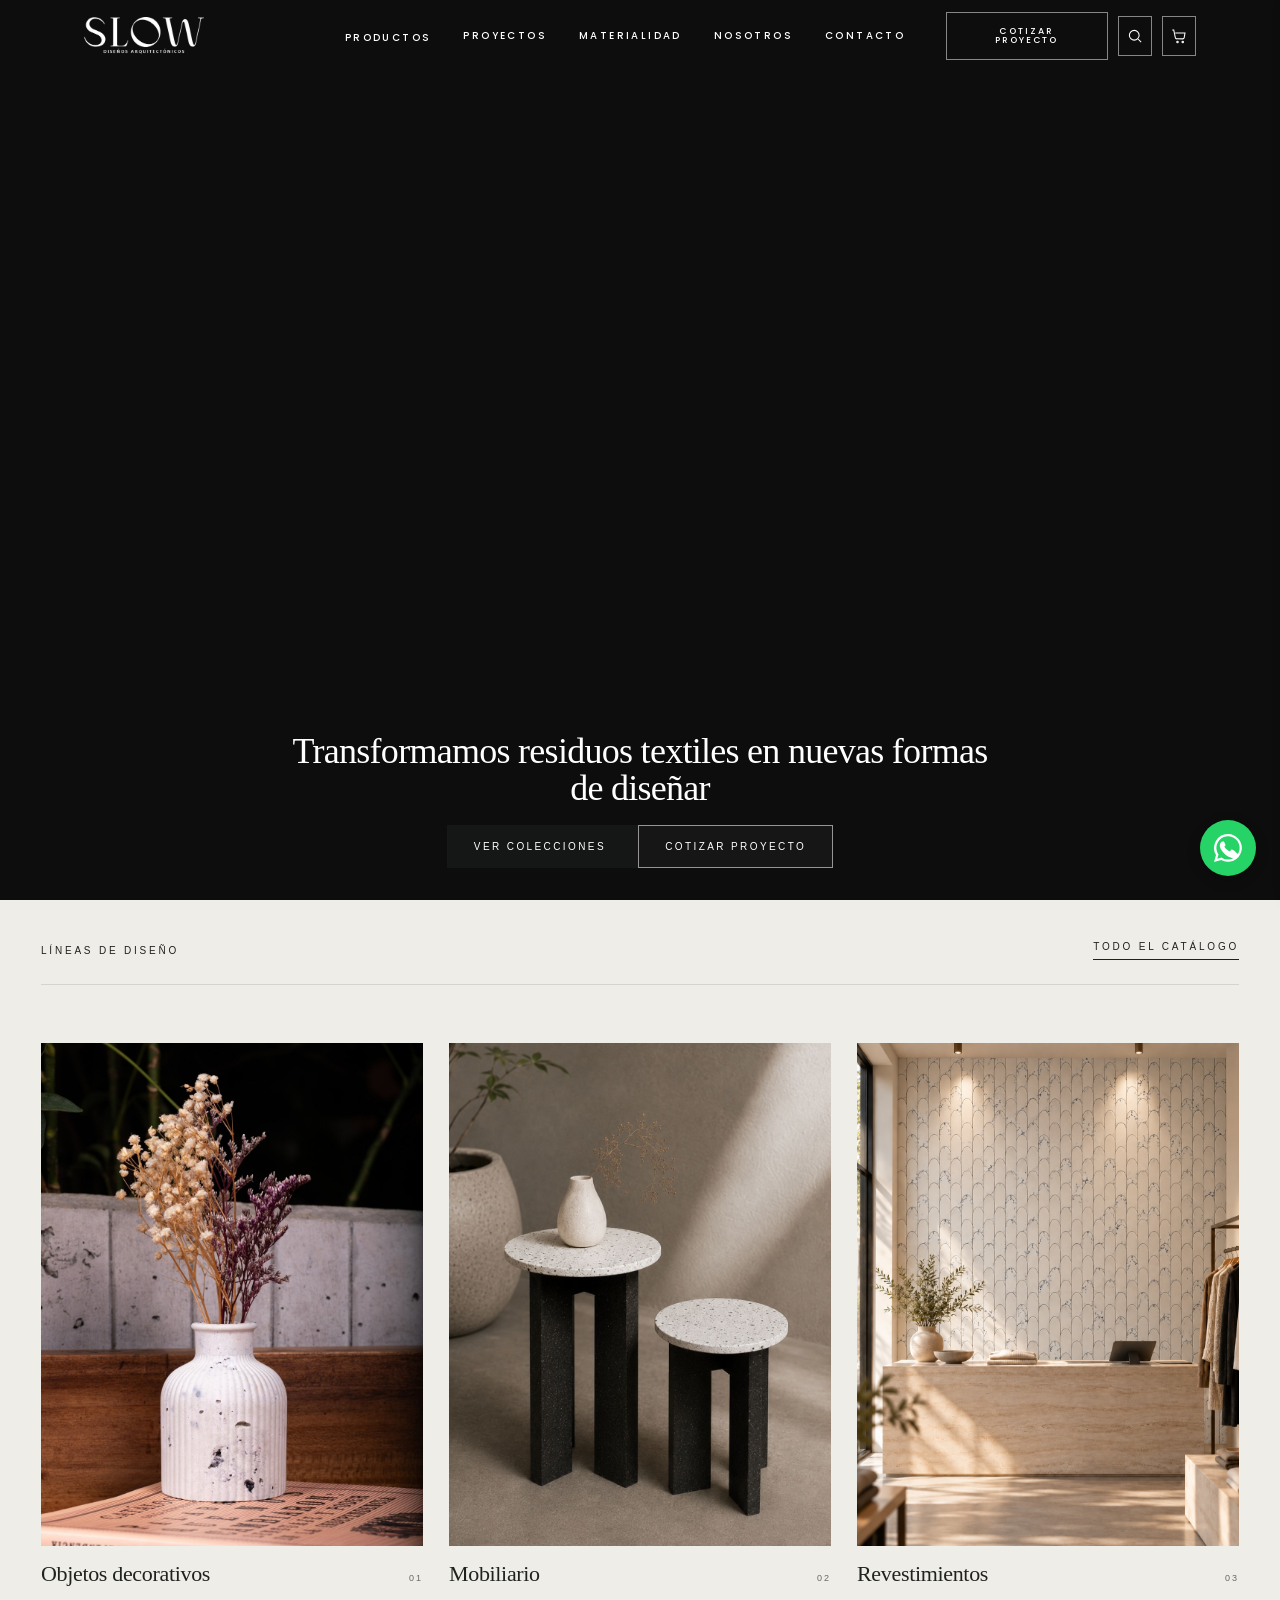
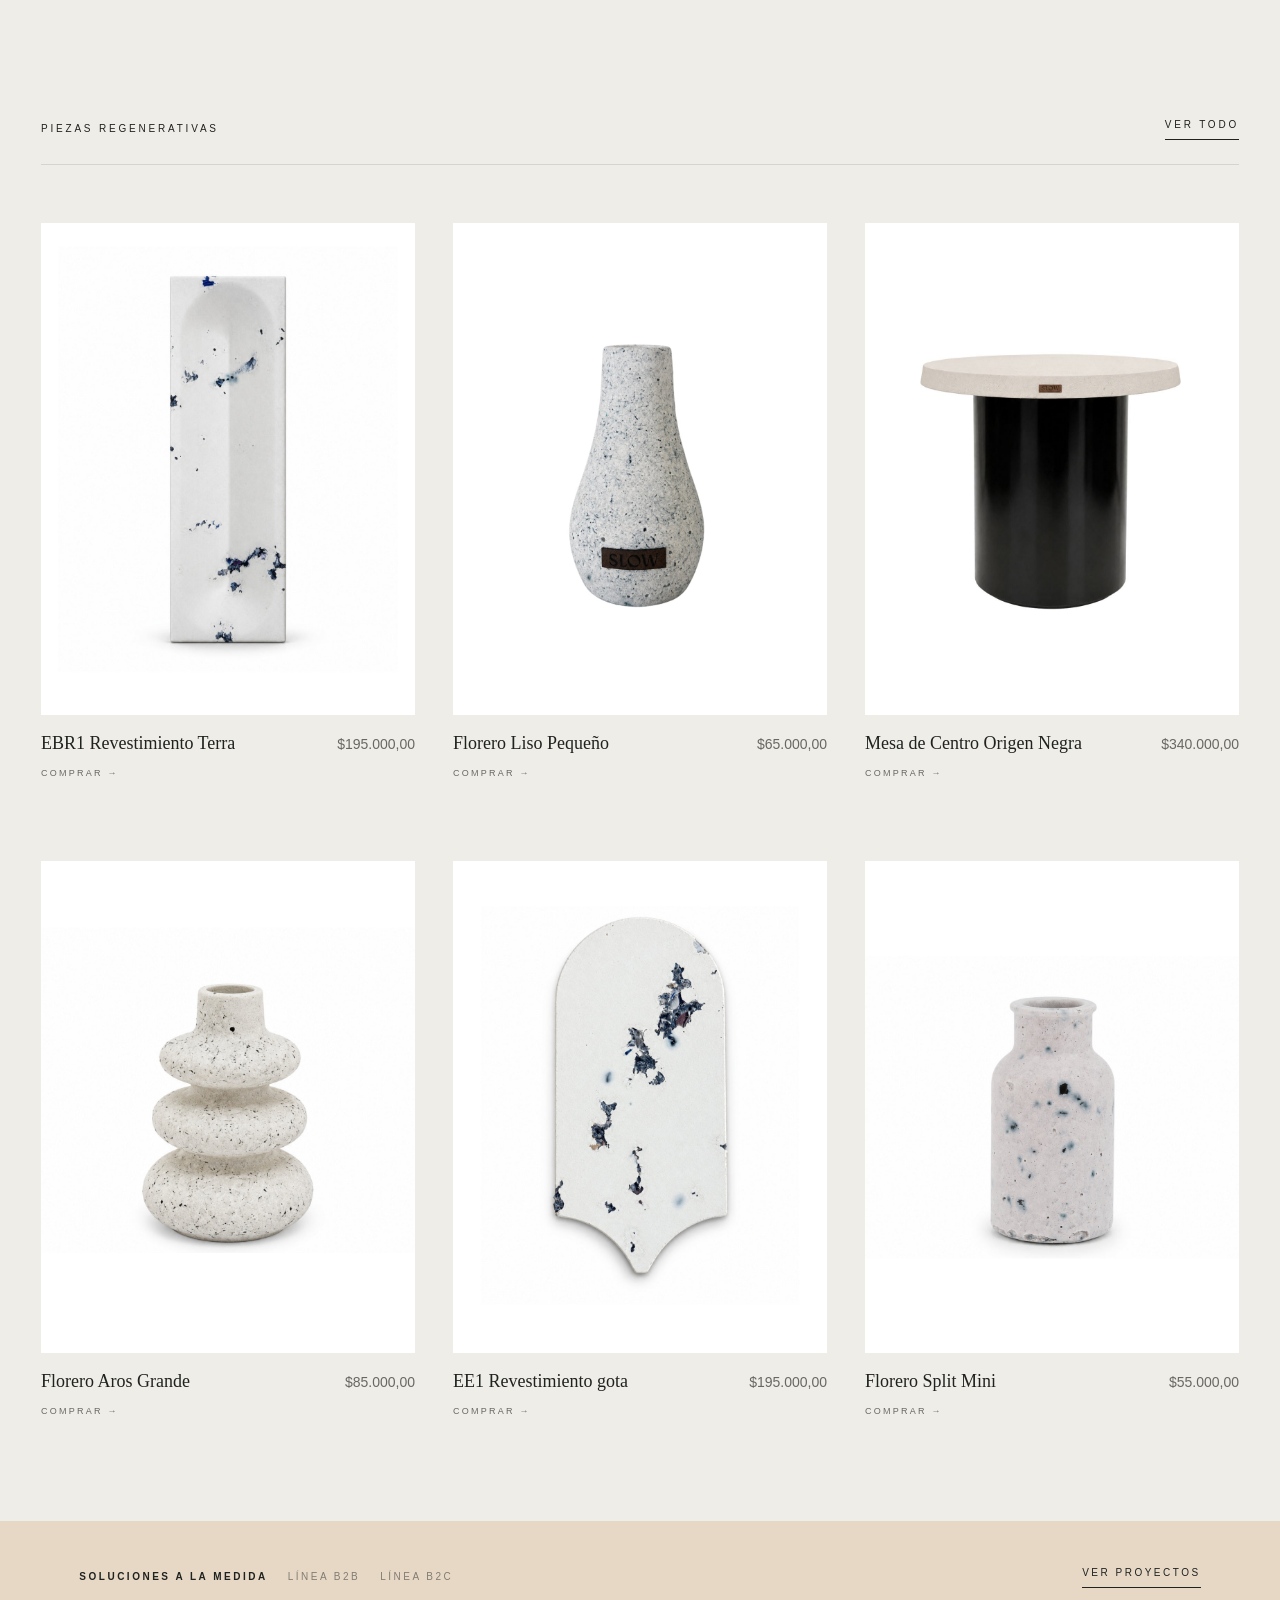
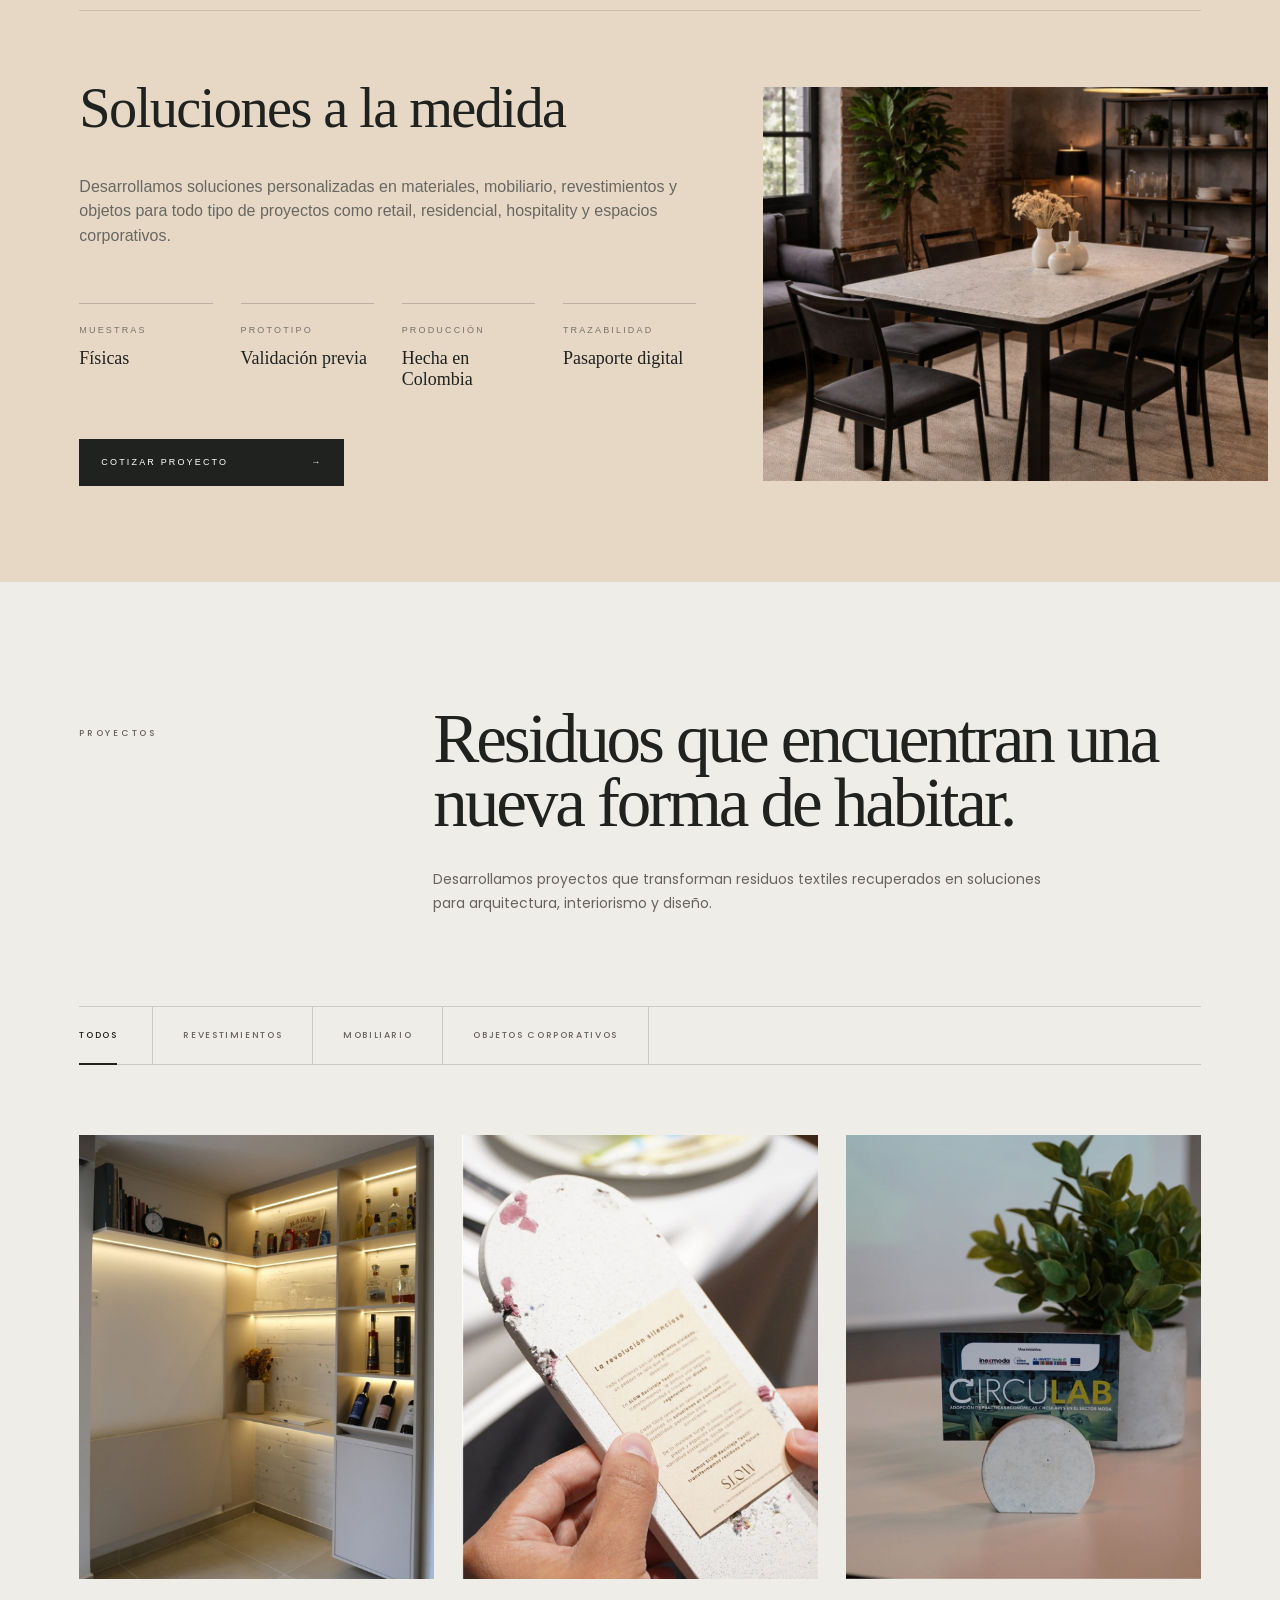
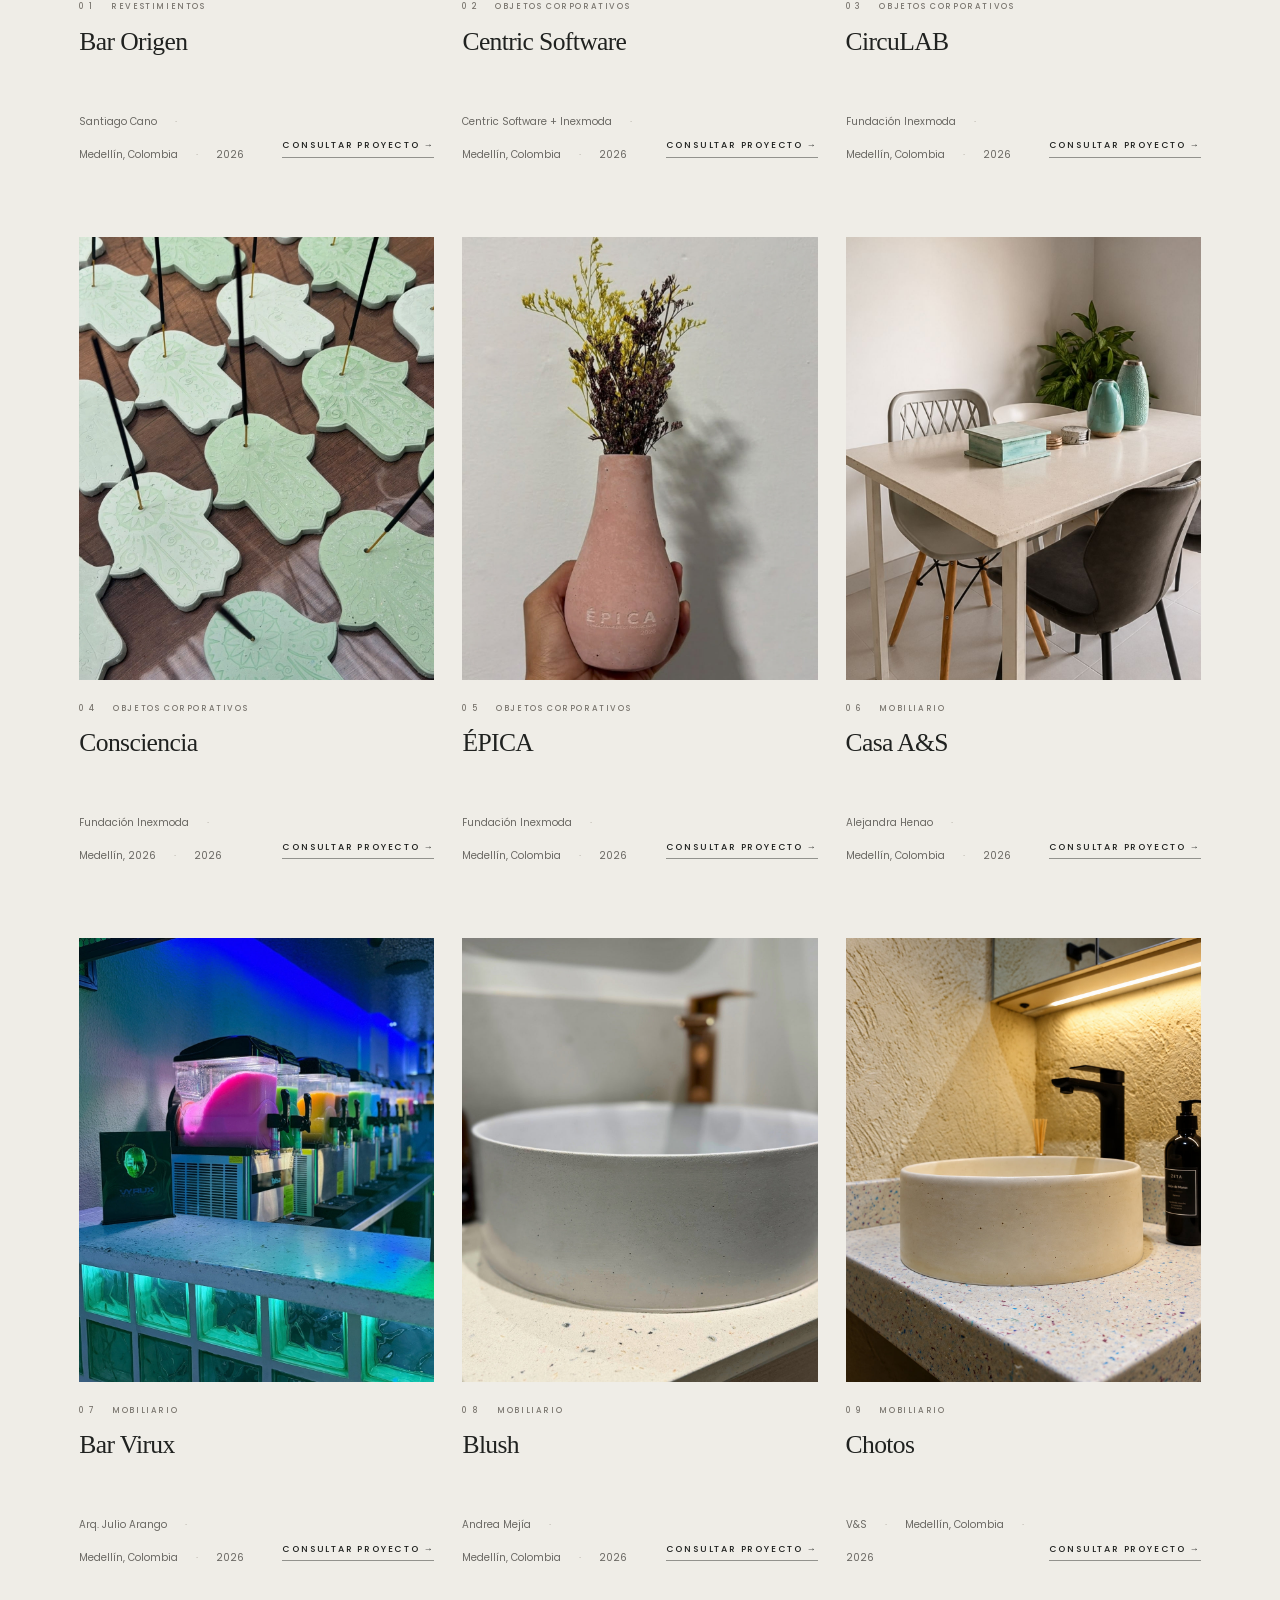
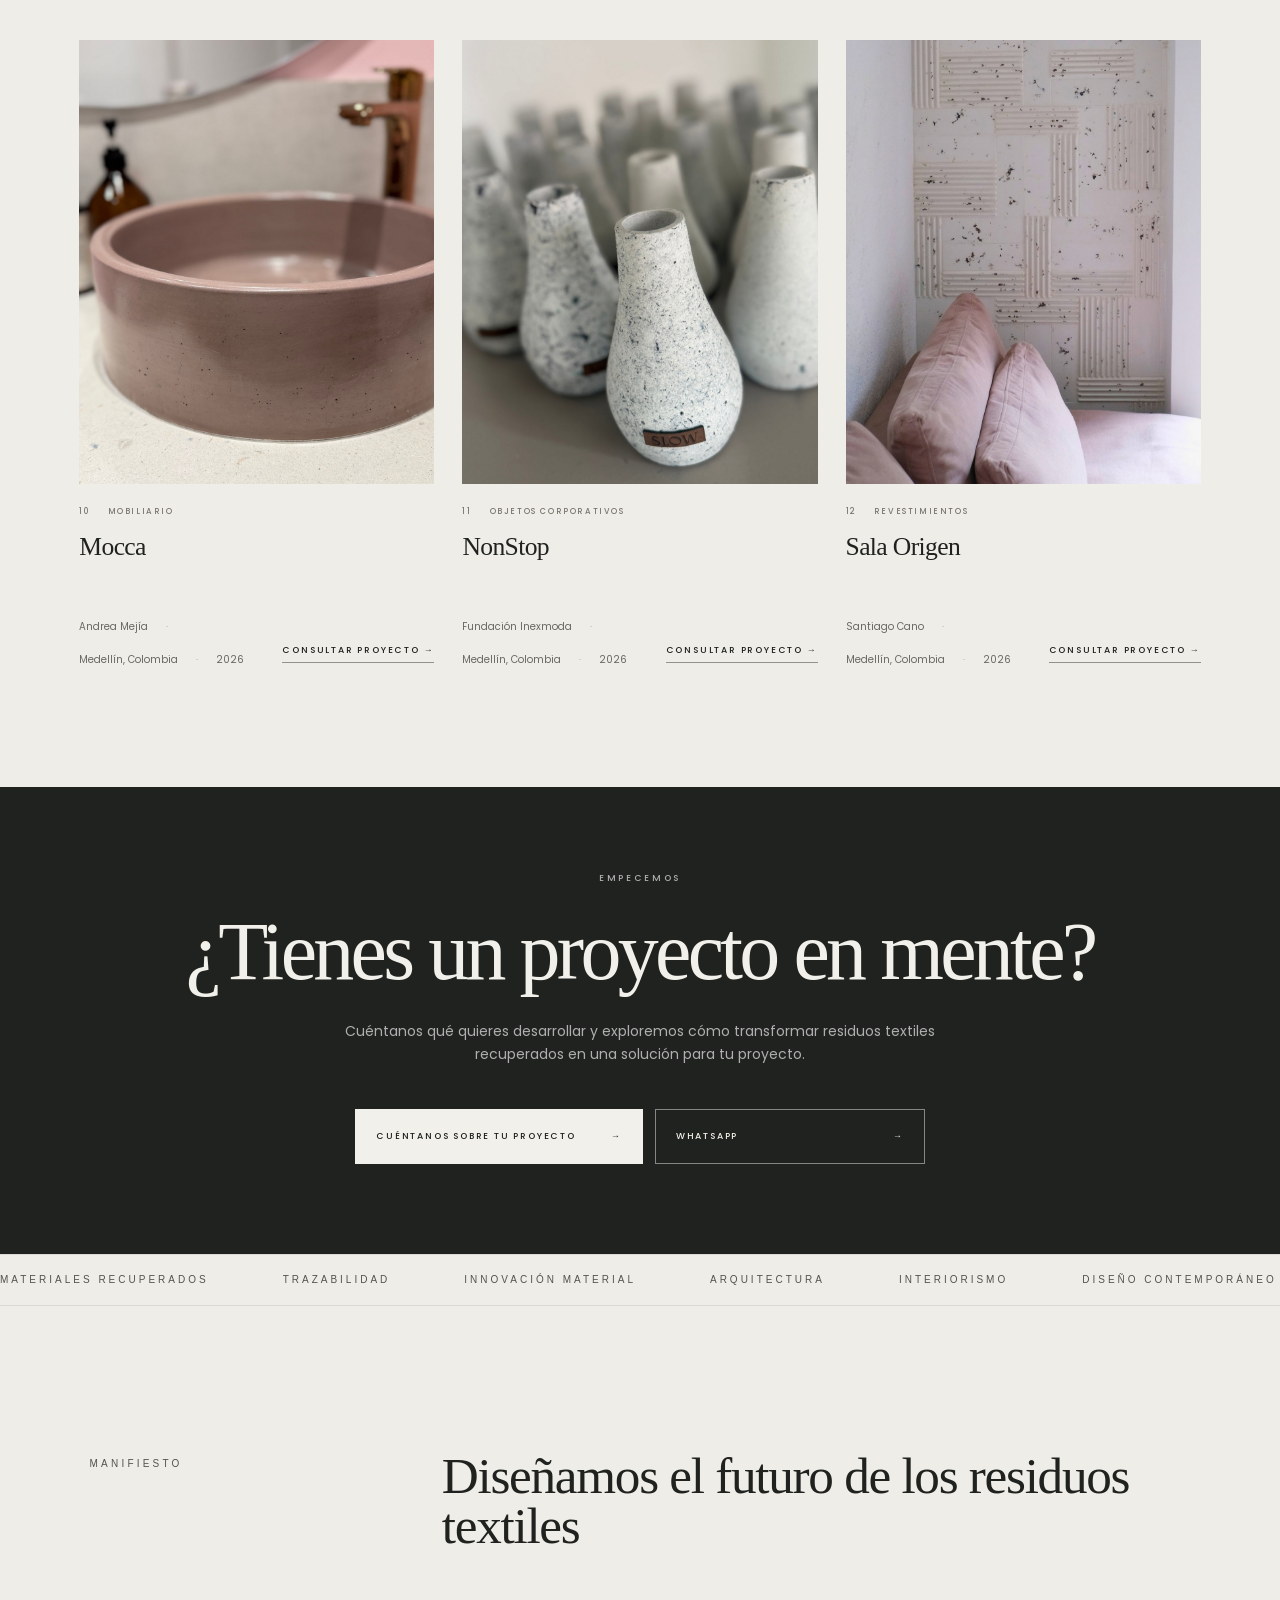
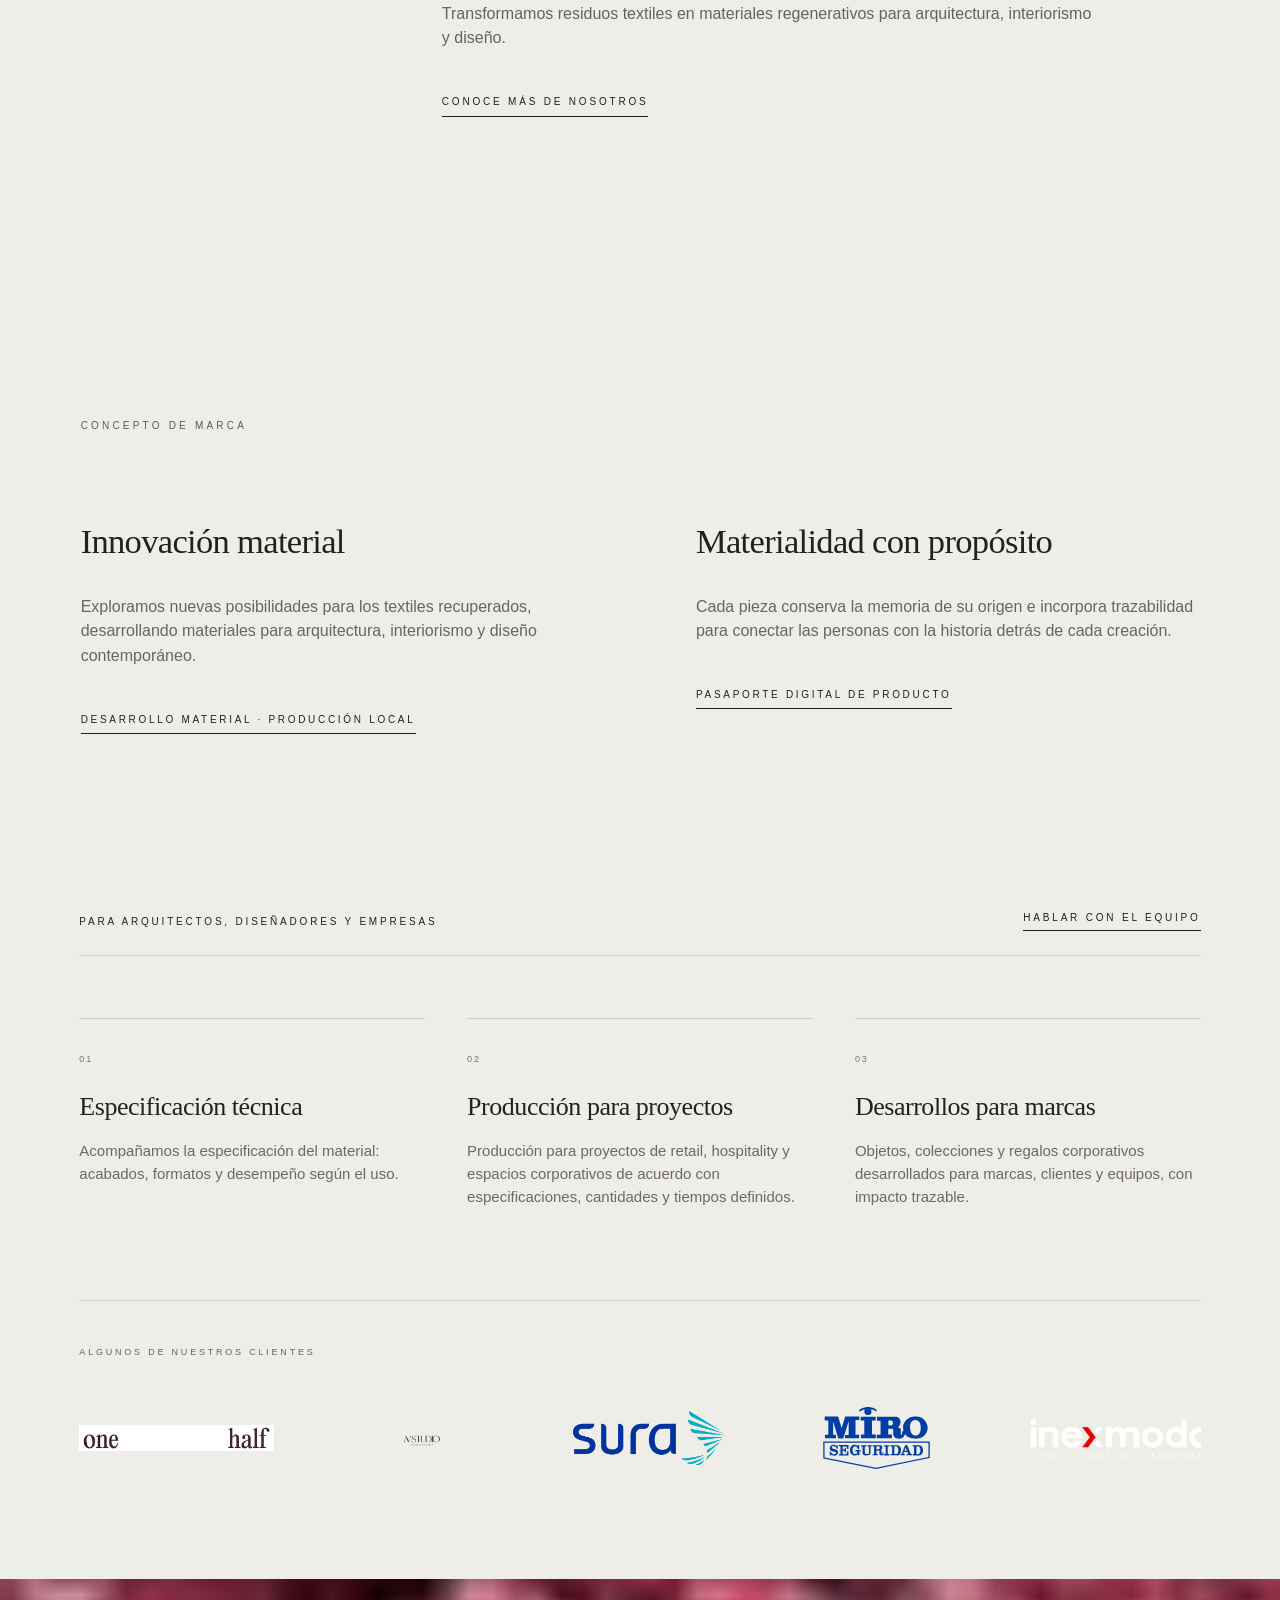
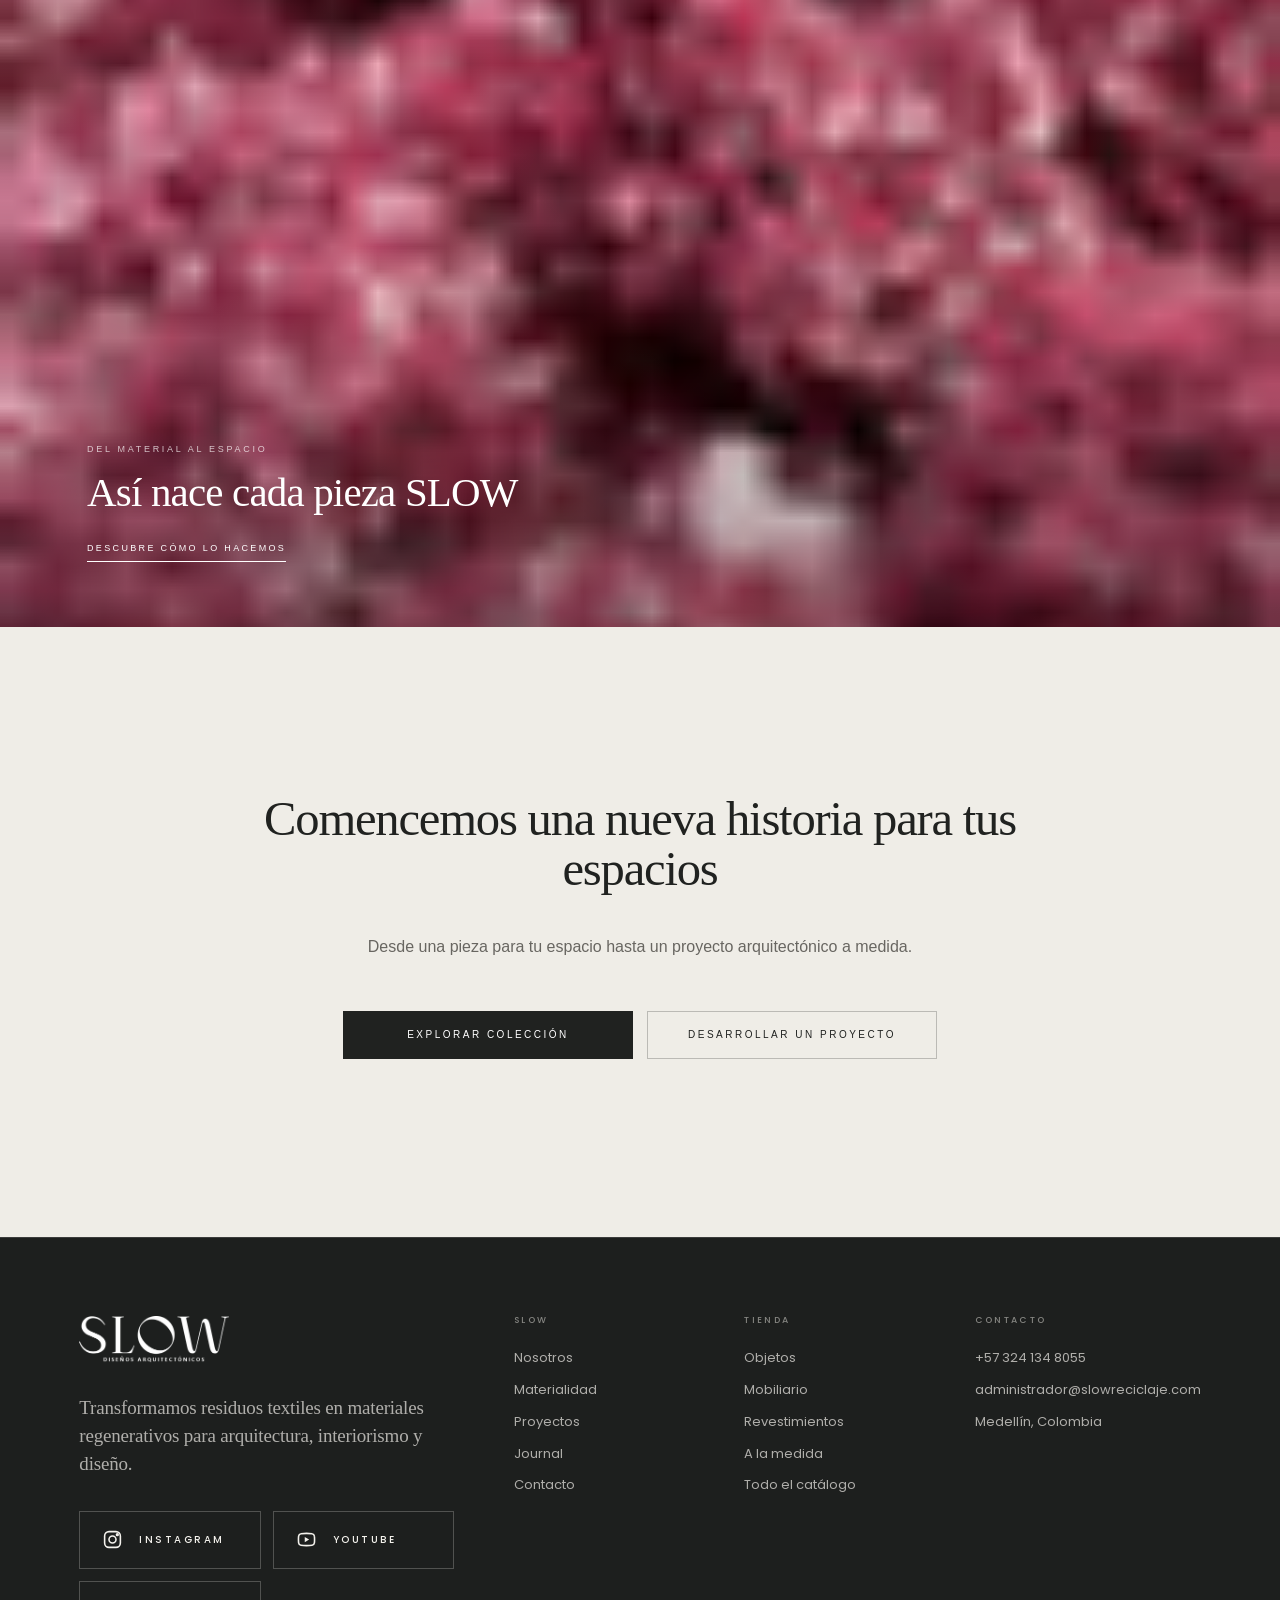
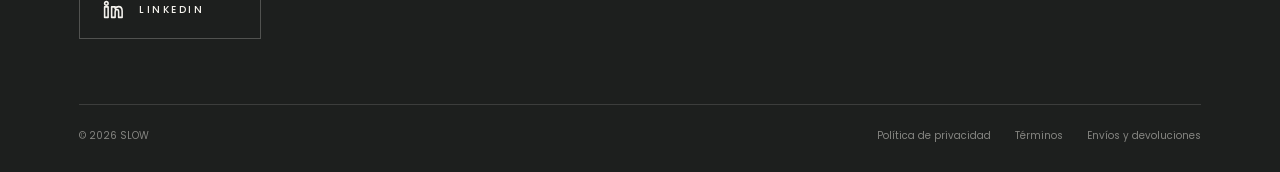
==== index.html @ 468e0f8c "Actualización: imágenes de proyectos, ajustes en index.html, script.js, styles.css y subpages/proyec" ====
﻿<!DOCTYPE html>
<html lang="es">
<head>
  <meta charset="UTF-8">
  <meta name="viewport" content="width=device-width, initial-scale=1.0">
  <title>SLOW | Materiales con Residuos Textiles en Colombia – SLOW Diseños Arquitectónicos</title>
  <meta name="description" content="Transformamos residuos textiles en materiales para arquitectura, interiorismo y diseño. Revestimientos, mobiliario y objetos desarrollados en Colombia.">
  <link rel="icon" type="image/png" href="assets/images/SLOW_RT_Negro.png">
  
  <!-- Google Fonts: Poppins -->
  <link rel="preconnect" href="https://fonts.googleapis.com">
  <link rel="preconnect" href="https://fonts.gstatic.com" crossorigin>
  <link href="https://fonts.googleapis.com/css2?family=Poppins:ital,wght@0,300;0,400;0,500;0,600;0,700;1,400;1,700&display=swap" rel="stylesheet">
  
  <!-- Main Stylesheet -->
  <link rel="stylesheet" href="styles.css">
</head>
<body class="template-index">

  <!-- HEADER -->
  <header
  class="
    slow-lovable-header
    
  "
  data-slow-header
>
 
  <div class="slow-lovable-header__inner">
 
 
    <!-- =========================
         LOGO
    ========================== -->
 
    <a
      href="/"
      class="slow-lovable-header__logo"
      aria-label="SLOW Diseños Arquitectónicos"
    >
 
      
 
        <img src="assets/images/SLOW_RT_Negro.png" alt="SLOW Diseños Arquitectónicos"  width="260" height="84" loading="eager" class="slow-lovable-header__logo-img">
 
      
 
    </a>
 
 
 
    <!-- =========================
         DESKTOP NAV
    ========================== -->
 
    <nav
      class="slow-lovable-header__nav"
      aria-label="Navegación principal"
    >
 
 
      <!-- PRODUCTOS -->
 
      <div
        class="
          slow-lovable-header__item
          slow-lovable-header__item--products
        "
      >
 
        <a
          href="subpages/productos.html"
          class="
            slow-lovable-header__nav-link
            slow-lovable-header__products-trigger
          "
        >
          PRODUCTOS
        </a>
 
 
        <div class="slow-lovable-header__dropdown">
 
 
          
 
            <a href="subpages/objetos.html">
              Objetos
            </a>
 
          
 
 
          
 
            <a href="subpages/mobiliario.html">
              Mobiliario
            </a>
 
          
 
 
          
 
            <a href="subpages/revestimientos.html">
              Revestimientos
            </a>
 
          
 
 
          
 
            <a href="subpages/a-la-medida.html">
              Soluciones a la medida
            </a>
 
          
</div>
 
      </div>
 
 
 
      <!-- PROYECTOS -->
 
      
 
        <a
          href="#proyectos"
          class="slow-lovable-header__nav-link"
        >
          PROYECTOS
        </a>
 
      
 
 
 
      <!-- MATERIALIDAD -->
 
      
 
        <a
          href="subpages/materialidad.html"
          class="slow-lovable-header__nav-link"
        >
          MATERIALIDAD
        </a>
 
      
 
 
 
      <!-- JOURNAL -->
 
      
 
 
 
      <!-- NOSOTROS -->
 
      
 
        <a
          href="subpages/nosotros.html"
          class="slow-lovable-header__nav-link"
        >
          NOSOTROS
        </a>
 
      
 
 
 
      <!-- CONTACTO -->
 
      
 
        <a
          href="subpages/contacto.html"
          class="slow-lovable-header__nav-link"
        >
          CONTACTO
        </a>
 
      
 
    </nav>
 
 
 
    <!-- =========================
         ACTIONS
    ========================== -->
 
    <div class="slow-lovable-header__actions">
 
 
      
 
        <a
          href="https://wa.me/573241348055"
          class="slow-lovable-header__quote"
        >
          COTIZAR PROYECTO
        </a>
 
      
 
 
      <button
        type="button"
        class="slow-lovable-header__search-toggle"
        aria-label="Buscar"
        aria-expanded="false"
        data-slow-search-toggle
      >
        <svg
          viewBox="0 0 24 24"
          fill="none"
          stroke="currentColor"
          stroke-width="1.4"
          aria-hidden="true"
        >
          <circle cx="11" cy="11" r="6.5"></circle>
          <path d="M16 16l4.2 4.2"></path>
        </svg>
      </button>
 
 
      <a
        href="/cart"
        class="slow-lovable-header__cart"
        aria-label="Carrito"
      >
 
        <svg
          viewBox="0 0 24 24"
          fill="none"
          stroke="currentColor"
          stroke-width="1.4"
          aria-hidden="true"
        >
 
          <path
            d="M3 4h2l2.1 10.2a2 2 0 0 0 2 1.6h7.8a2 2 0 0 0 2-1.6L20 8H7"
          />
 
          <circle
            cx="10"
            cy="20"
            r="1"
          />
 
          <circle
            cx="17"
            cy="20"
            r="1"
          />
 
        </svg>
 
        <span
          class="slow-lovable-header__cart-count is-empty"
          data-slow-cart-count
          aria-label="0 productos en el carrito"
        >
          <span data-slow-cart-count-text>
            0
          </span>
        </span>
 
      </a>
 
 
      <button
        type="button"
        class="slow-lovable-header__menu-toggle"
        aria-label="Abrir menú"
        aria-expanded="false"
      >
 
        <span></span>
        <span></span>
 
      </button>
 
 
    </div>
 
  </div>
 
 
 
  <!-- =========================
       GLOBAL SEARCH
  ========================== -->
 
  <div
    class="slow-lovable-header__search-panel"
    data-slow-search-panel
    aria-hidden="true"
  >
    <form
      action="/search"
      method="get"
      role="search"
      class="slow-lovable-header__search-form"
    >
      <label
        for="slow-global-search-sections--22717416308953__slow_lovable_header_d7waWR"
        class="visually-hidden"
      >
        Buscar en SLOW
      </label>
 
      <input
        id="slow-global-search-sections--22717416308953__slow_lovable_header_d7waWR"
        class="slow-lovable-header__search-input"
        type="search"
        name="q"
        value=""
        placeholder="Buscar producto, material o palabra..."
        autocomplete="off"
        data-slow-search-input
      >
 
      <button
        type="submit"
        class="slow-lovable-header__search-submit"
      >
        BUSCAR
      </button>
 
      <button
        type="button"
        class="slow-lovable-header__search-close"
        aria-label="Cerrar búsqueda"
        data-slow-search-close
      >
        ×
      </button>
    </form>
  </div>
 
 
  <!-- =========================
       MOBILE MENU
  ========================== -->
 
  <div class="slow-lovable-header__mobile">
 
    <nav class="slow-lovable-header__mobile-nav">
 
 
      
 
        <a href="subpages/objetos.html">
          OBJETOS
        </a>
 
      
 
 
      
 
        <a href="subpages/mobiliario.html">
          MOBILIARIO
        </a>
 
      
 
 
      
 
        <a href="subpages/revestimientos.html">
          REVESTIMIENTOS
        </a>
 
      
 
      
 
        <a href="subpages/a-la-medida.html">
          A LA MEDIDA
        </a>
 
      
 
 
      
 
        <a href="subpages/productos.html">
          PRODUCTOS
        </a>
 
      
 
 
      
 
        <a href="#proyectos">
          PROYECTOS
        </a>
 
      
 
 
      
 
        <a href="subpages/materialidad.html">
          MATERIALIDAD
        </a>
 
      
 
 
      
 
 
      
 
        <a href="subpages/nosotros.html">
          NOSOTROS
        </a>
 
      
 
 
      
 
        <a href="subpages/contacto.html">
          CONTACTO
        </a>
 
      
 
 
      
 
        <a
          href="https://wa.me/573241348055"
          class="slow-lovable-header__mobile-quote"
        >
          COTIZAR PROYECTO
        </a>
 
      
 
 
    </nav>
 
  </div>
 
</header>

  <!-- MAIN CONTENT -->
  <main id="MainContent" role="main">
    
<section class="slow-lovable-hero">
  <div class="slow-lovable-hero__media">
    
      <video playsinline="true" autoplay="autoplay" loop="loop" muted="muted" class="slow-lovable-hero__video" preload="metadata" poster="assets/images/6e42c0cf475540d3bdcc96270a161ef5.thumbnail.0000000000_small.jpg"><source src="assets/videos/hero_video.mp4" type="video/mp4"><img src="assets/images/6e42c0cf475540d3bdcc96270a161ef5.thumbnail.0000000000_small.jpg"></video>
    

    <div class="slow-lovable-hero__overlay"></div>
  </div>

  <div class="slow-lovable-hero__content">
    
      <h1 class="slow-lovable-hero__heading">
        Transformamos residuos textiles en nuevas formas de diseñar
      </h1>
    

    <div class="slow-lovable-hero__buttons">
      
        <a
          href="subpages/productos.html"
          class="slow-lovable-hero__button slow-lovable-hero__button--primary"
        >
          VER COLECCIONES
        </a>
      

      
        <a
          href="https://wa.me/573241348055"
          class="slow-lovable-hero__button slow-lovable-hero__button--secondary"
        >
          COTIZAR PROYECTO
        </a>
      
    </div>
  </div>
</section>

<section class="slow-lines" id="slow-lines-template--22717420830937__slow_lovable_lines_QwkFa3">
  <div class="slow-lines__top">
    <span class="slow-lines__eyebrow">
      LÍNEAS DE DISEÑO
    </span>

    
      <a href="subpages/productos.html" class="slow-lines__catalog-link">
        TODO EL CATÁLOGO
      </a>
    
  </div>

  <div class="slow-lines__grid">
    
      <article class="slow-lines__card" >
        
          <a href="subpages/objetos.html" class="slow-lines__card-link">
        

          <div class="slow-lines__image-wrap">
            
              <img src="assets/images/florero_Botanic_editorial.jpg" alt="Objetos decorativos"  width="1600" height="2000" loading="lazy" class="slow-lines__image">
            
          </div>

          <div class="slow-lines__meta">
            <h3 class="slow-lines__title">
              Objetos decorativos
            </h3>

            <span class="slow-lines__number">
              01
            </span>
          </div>

        
          </a>
        
      </article>
    
      <article class="slow-lines__card" >
        
          <a href="subpages/mobiliario.html" class="slow-lines__card-link">
        

          <div class="slow-lines__image-wrap">
            
              <img src="assets/images/MOBILIARIO_72311884-2e6a-4bbb-8da3-7fe47c004300.jpg" alt="Mobiliario"  width="1600" height="2000" loading="lazy" class="slow-lines__image">
            
          </div>

          <div class="slow-lines__meta">
            <h3 class="slow-lines__title">
              Mobiliario
            </h3>

            <span class="slow-lines__number">
              02
            </span>
          </div>

        
          </a>
        
      </article>
    
      <article class="slow-lines__card" >
        
          <a href="subpages/revestimientos.html" class="slow-lines__card-link">
        

          <div class="slow-lines__image-wrap">
            
              <img src="assets/images/ChatGPT_Image_23_sept_2026_21_33_56.png" alt="Revestimientos"  width="1600" height="1999" loading="lazy" class="slow-lines__image">
            
          </div>

          <div class="slow-lines__meta">
            <h3 class="slow-lines__title">
              Revestimientos
            </h3>

            <span class="slow-lines__number">
              03
            </span>
          </div>

        
          </a>
        
      </article>
    
  </div>
</section>

<section class="slow-selection" id="slow-selection-template--22717420830937__slow_lovable_selection_rwGyJg">

  <div class="slow-selection__top">
    <span>PIEZAS REGENERATIVAS</span>

    
      <a href="subpages/productos.html">
        VER TODO
      </a>
    
  </div>


  <div class="slow-selection__grid">

    
      

      

        <article
          class="slow-selection__product"
          
        >

          <a
            href="/products/ebr2-revestimiento-terra-tela-expuesta"
            class="slow-selection__image-link"
          >

            <div class="slow-selection__image-wrap">

              
                <img src="assets/images/RevestimientoRegenerativoTerra_2.jpg" alt="EBR1 Revestimiento Terra"  width="1400" height="1750" loading="lazy" class="slow-selection__image slow-selection__image--primary">
              


              

                

                <img src="assets/images/RevestimientoRegenerativoTerra_4.jpg" alt="EBR1 Revestimiento Terra"  width="1400" height="1750" loading="lazy" class="slow-selection__image slow-selection__image--secondary">

              

            </div>

          </a>


          <div class="slow-selection__info">

            <a
              href="/products/ebr2-revestimiento-terra-tela-expuesta"
              class="slow-selection__title"
            >
              EBR1 Revestimiento Terra
            </a>


            <span class="slow-selection__price">
              $195.000,00
            </span>

          </div>


          <a
            href="/products/ebr2-revestimiento-terra-tela-expuesta"
            class="slow-selection__buy"
          >
            COMPRAR →
          </a>

        </article>

      
    
      

      

        <article
          class="slow-selection__product"
          
        >

          <a
            href="/products/florero-liso"
            class="slow-selection__image-link"
          >

            <div class="slow-selection__image-wrap">

              
                <img src="assets/images/Florero_Liso_Regenerativo_blanco_tela_expuesta.png" alt="Florero Liso Pequeño"  width="1400" height="1750" loading="lazy" class="slow-selection__image slow-selection__image--primary">
              


              

                

                <img src="assets/images/Florero_liso_regenerativo_foto_editorial_blanca.jpg" alt="Florero Liso Pequeño"  width="1400" height="1750" loading="lazy" class="slow-selection__image slow-selection__image--secondary">

              

            </div>

          </a>


          <div class="slow-selection__info">

            <a
              href="/products/florero-liso"
              class="slow-selection__title"
            >
              Florero Liso Pequeño
            </a>


            <span class="slow-selection__price">
              $65.000,00
            </span>

          </div>


          <a
            href="/products/florero-liso"
            class="slow-selection__buy"
          >
            COMPRAR →
          </a>

        </article>

      
    
      

      

        <article
          class="slow-selection__product"
          
        >

          <a
            href="/products/mesa-grande-50cm"
            class="slow-selection__image-link"
          >

            <div class="slow-selection__image-wrap">

              
                <img src="assets/images/MesadeCentroOrigenNegra.jpg" alt="Mesa de Centro Origen Negra"  width="1400" height="1750" loading="lazy" class="slow-selection__image slow-selection__image--primary">
              


              

                

                <img src="assets/images/MEsa_de_centro_origen_negra.png" alt="Mesa de Centro Origen Negra"  width="1400" height="1748" loading="lazy" class="slow-selection__image slow-selection__image--secondary">

              

            </div>

          </a>


          <div class="slow-selection__info">

            <a
              href="/products/mesa-grande-50cm"
              class="slow-selection__title"
            >
              Mesa de Centro Origen Negra
            </a>


            <span class="slow-selection__price">
              $340.000,00
            </span>

          </div>


          <a
            href="/products/mesa-grande-50cm"
            class="slow-selection__buy"
          >
            COMPRAR →
          </a>

        </article>

      
    
      

      

        <article
          class="slow-selection__product"
          
        >

          <a
            href="/products/florero-aros-grande"
            class="slow-selection__image-link"
          >

            <div class="slow-selection__image-wrap">

              
                <img src="assets/images/Florero_Aros_rela_pulido.png" alt="Florero Aros Grande"  width="1400" height="1750" loading="lazy" class="slow-selection__image slow-selection__image--primary">
              


              

                

                <img src="assets/images/Florero_aros_foto_editorial_blanco.png" alt="Florero Aros Grande"  width="1400" height="1750" loading="lazy" class="slow-selection__image slow-selection__image--secondary">

              

            </div>

          </a>


          <div class="slow-selection__info">

            <a
              href="/products/florero-aros-grande"
              class="slow-selection__title"
            >
              Florero Aros Grande
            </a>


            <span class="slow-selection__price">
              $85.000,00
            </span>

          </div>


          <a
            href="/products/florero-aros-grande"
            class="slow-selection__buy"
          >
            COMPRAR →
          </a>

        </article>

      
    
      

      

        <article
          class="slow-selection__product"
          
        >

          <a
            href="/products/ee1-revestimiento-gota"
            class="slow-selection__image-link"
          >

            <div class="slow-selection__image-wrap">

              
                <img src="assets/images/RevestimientoGota.jpg" alt="EE1 Revestimiento gota"  width="1400" height="1750" loading="lazy" class="slow-selection__image slow-selection__image--primary">
              


              

                

                <img src="assets/images/RevestimientoGotamosaico1.jpg" alt="EE1 Revestimiento gota"  width="1400" height="1750" loading="lazy" class="slow-selection__image slow-selection__image--secondary">

              

            </div>

          </a>


          <div class="slow-selection__info">

            <a
              href="/products/ee1-revestimiento-gota"
              class="slow-selection__title"
            >
              EE1 Revestimiento gota
            </a>


            <span class="slow-selection__price">
              $195.000,00
            </span>

          </div>


          <a
            href="/products/ee1-revestimiento-gota"
            class="slow-selection__buy"
          >
            COMPRAR →
          </a>

        </article>

      
    
      

      

        <article
          class="slow-selection__product"
          
        >

          <a
            href="/products/florero-split-mini"
            class="slow-selection__image-link"
          >

            <div class="slow-selection__image-wrap">

              
                <img src="assets/images/FloreroBotanic_d0a3ee1f-5c14-4bbb-9f17-74ecba193adb.png" alt="Florero Split Mini"  width="1400" height="1750" loading="lazy" class="slow-selection__image slow-selection__image--primary">
              


              

                

                <img src="assets/images/Florero_Split_Mini_editorial.jpg" alt="Florero Split Mini"  width="1400" height="1750" loading="lazy" class="slow-selection__image slow-selection__image--secondary">

              

            </div>

          </a>


          <div class="slow-selection__info">

            <a
              href="/products/florero-split-mini"
              class="slow-selection__title"
            >
              Florero Split Mini
            </a>


            <span class="slow-selection__price">
              $55.000,00
            </span>

          </div>


          <a
            href="/products/florero-split-mini"
            class="slow-selection__buy"
          >
            COMPRAR →
          </a>

        </article>

      
    

  </div>

</section>

<section class="slow-custom" id="slow-custom-template--22717420830937__slow_lovable_custom_BcRaxP">

  <div class="slow-custom__top">
    <div class="slow-custom__tabs">
      <span>SOLUCIONES A LA MEDIDA</span>
      <span>LÍNEA B2B</span>
      <span>LÍNEA B2C</span>
    </div>

    
      <a href="#proyectos" class="slow-custom__projects-link">
        VER PROYECTOS
      </a>
    
  </div>

  <div class="slow-custom__main">

    <div class="slow-custom__content">

      
        <h2 class="slow-custom__heading">
          Soluciones a la medida
        </h2>
      

      
        <div class="slow-custom__description">
          <p>Desarrollamos soluciones personalizadas en materiales, mobiliario, revestimientos y objetos para todo tipo de proyectos como retail, residencial, hospitality y espacios corporativos.</p>
        </div>
      

      <div class="slow-custom__features">
        
          <div class="slow-custom__feature" >
            <div class="slow-custom__feature-line"></div>

            <span class="slow-custom__feature-label">
              MUESTRAS
            </span>

            <strong class="slow-custom__feature-value">
              Físicas
            </strong>
          </div>
        
          <div class="slow-custom__feature" >
            <div class="slow-custom__feature-line"></div>

            <span class="slow-custom__feature-label">
              PROTOTIPO
            </span>

            <strong class="slow-custom__feature-value">
              Validación previa
            </strong>
          </div>
        
          <div class="slow-custom__feature" >
            <div class="slow-custom__feature-line"></div>

            <span class="slow-custom__feature-label">
              PRODUCCIÓN
            </span>

            <strong class="slow-custom__feature-value">
              Hecha en Colombia
            </strong>
          </div>
        
          <div class="slow-custom__feature" >
            <div class="slow-custom__feature-line"></div>

            <span class="slow-custom__feature-label">
              TRAZABILIDAD
            </span>

            <strong class="slow-custom__feature-value">
              Pasaporte digital
            </strong>
          </div>
        
      </div>

      
        <a
          
            href="https://wa.me/573241348055"
          
          class="slow-custom__button"
        >
          COTIZAR PROYECTO
          <span>→</span>
        </a>
      

    </div>

    <div class="slow-custom__media">
      
        <img src="assets/images/Mesones.png" alt="Soluciones a la medida"  width="1800" height="2250" loading="lazy" class="slow-custom__image">
      
    </div>

  </div>

</section>

<!-- =========================================
     PROYECTOS - HERO & FILTROS
========================================= -->
<section class="slow-projects-hero" id="proyectos">
  <div class="slow-projects-hero__inner">

    <div class="slow-projects-hero__header">
      <div class="slow-projects-hero__label">
        <span>PROYECTOS</span>
      </div>

      <div class="slow-projects-hero__content">
        <h2 class="slow-projects-hero__heading">
          Residuos que encuentran una nueva forma de habitar.
        </h2>

        <div class="slow-projects-hero__description">
          <p>Desarrollamos proyectos que transforman residuos textiles recuperados en soluciones para arquitectura, interiorismo y diseño.</p>
        </div>
      </div>
    </div>

    <!-- FILTROS -->
    <nav class="slow-projects-hero__filters" aria-label="Categorías de proyectos">
      <button type="button" class="slow-projects-hero__filter is-active" data-project-filter="all">
        TODOS
      </button>
      <button type="button" class="slow-projects-hero__filter" data-project-filter="revestimientos">
        REVESTIMIENTOS
      </button>
      <button type="button" class="slow-projects-hero__filter" data-project-filter="mobiliario">
        MOBILIARIO
      </button>
      <button type="button" class="slow-projects-hero__filter" data-project-filter="objetos-corporativos">
        OBJETOS CORPORATIVOS
      </button>
    </nav>

  </div>
</section>

<!-- =========================================
     PROYECTOS - GRID (12 PROYECTOS)
========================================= -->
<section class="slow-projects-grid">
  <div class="slow-projects-grid__inner">
    <div class="slow-projects-grid__list">
      <article class="slow-projects-grid__project" data-project-category="revestimientos">
        <!-- IMAGEN -->
        <a href="https://wa.me/573122387209?text=Hola%20SLOW%2C%20me%20interesa%20conocer%20m%C3%A1s%20sobre%20el%20proyecto%3A%20Bar%20Origen" target="_blank" rel="noopener" class="slow-projects-grid__media-link" aria-label="Ver proyecto Bar Origen">
          <div class="slow-projects-grid__media" style="position:relative !important; display:block !important; width:100% !important; height:auto !important; overflow:hidden !important;">
            <div aria-hidden="true" style="display:block !important; width:100% !important; padding-top:125% !important; pointer-events:none !important;"></div>
            <img src="assets/images/projects/BAR_CHOTOS.jpg" alt="Bar Origen" loading="lazy" class="slow-projects-grid__image" style="position:absolute !important; inset:0 !important; width:100% !important; height:100% !important; object-fit:cover !important; object-position:center center !important; display:block !important;">
          </div>
        </a>

        <!-- INFORMACIÓN -->
        <div class="slow-projects-grid__info">
          <div class="slow-projects-grid__info-main">
            <!-- NÚMERO + CATEGORÍA -->
            <div class="slow-projects-grid__meta-top">
              <span class="slow-projects-grid__number">0 1</span>
              <span class="slow-projects-grid__category">Revestimientos</span>
            </div>

            <!-- TÍTULO -->
            <h3 class="slow-projects-grid__title">
              <a href="https://wa.me/573122387209?text=Hola%20SLOW%2C%20me%20interesa%20conocer%20m%C3%A1s%20sobre%20el%20proyecto%3A%20Bar%20Origen" target="_blank" rel="noopener" class="slow-projects-grid__title-link">
                Bar Origen
              </a>
            </h3>

            <!-- CLIENTE · CIUDAD · AÑO -->
            <div class="slow-projects-grid__meta-bottom">
              <span>Santiago Cano</span>
              <span>Medellín, Colombia</span>
              <span>2026</span>
            </div>
          </div>

          <!-- ENLACE ACCIÓN -->
          <a href="https://wa.me/573122387209?text=Hola%20SLOW%2C%20me%20interesa%20conocer%20m%C3%A1s%20sobre%20el%20proyecto%3A%20Bar%20Origen" target="_blank" rel="noopener" class="slow-projects-grid__link">
            CONSULTAR PROYECTO →
          </a>
        </div>
      </article>
      <article class="slow-projects-grid__project" data-project-category="objetos-corporativos">
        <!-- IMAGEN -->
        <a href="https://wa.me/573122387209?text=Hola%20SLOW%2C%20me%20interesa%20conocer%20m%C3%A1s%20sobre%20el%20proyecto%3A%20Centric%20Software" target="_blank" rel="noopener" class="slow-projects-grid__media-link" aria-label="Ver proyecto Centric Software">
          <div class="slow-projects-grid__media" style="position:relative !important; display:block !important; width:100% !important; height:auto !important; overflow:hidden !important;">
            <div aria-hidden="true" style="display:block !important; width:100% !important; padding-top:125% !important; pointer-events:none !important;"></div>
            <img src="assets/images/projects/CENTRIC_SOFTWARE_5.jpg" alt="Centric Software" loading="lazy" class="slow-projects-grid__image" style="position:absolute !important; inset:0 !important; width:100% !important; height:100% !important; object-fit:cover !important; object-position:center center !important; display:block !important;">
          </div>
        </a>

        <!-- INFORMACIÓN -->
        <div class="slow-projects-grid__info">
          <div class="slow-projects-grid__info-main">
            <!-- NÚMERO + CATEGORÍA -->
            <div class="slow-projects-grid__meta-top">
              <span class="slow-projects-grid__number">0 2</span>
              <span class="slow-projects-grid__category">Objetos Corporativos</span>
            </div>

            <!-- TÍTULO -->
            <h3 class="slow-projects-grid__title">
              <a href="https://wa.me/573122387209?text=Hola%20SLOW%2C%20me%20interesa%20conocer%20m%C3%A1s%20sobre%20el%20proyecto%3A%20Centric%20Software" target="_blank" rel="noopener" class="slow-projects-grid__title-link">
                Centric Software
              </a>
            </h3>

            <!-- CLIENTE · CIUDAD · AÑO -->
            <div class="slow-projects-grid__meta-bottom">
              <span>Centric Software + Inexmoda</span>
              <span>Medellín, Colombia</span>
              <span>2026</span>
            </div>
          </div>

          <!-- ENLACE ACCIÓN -->
          <a href="https://wa.me/573122387209?text=Hola%20SLOW%2C%20me%20interesa%20conocer%20m%C3%A1s%20sobre%20el%20proyecto%3A%20Centric%20Software" target="_blank" rel="noopener" class="slow-projects-grid__link">
            CONSULTAR PROYECTO →
          </a>
        </div>
      </article>
      <article class="slow-projects-grid__project" data-project-category="objetos-corporativos">
        <!-- IMAGEN -->
        <a href="https://wa.me/573122387209?text=Hola%20SLOW%2C%20me%20interesa%20conocer%20m%C3%A1s%20sobre%20el%20proyecto%3A%20CircuLAB" target="_blank" rel="noopener" class="slow-projects-grid__media-link" aria-label="Ver proyecto CircuLAB">
          <div class="slow-projects-grid__media" style="position:relative !important; display:block !important; width:100% !important; height:auto !important; overflow:hidden !important;">
            <div aria-hidden="true" style="display:block !important; width:100% !important; padding-top:125% !important; pointer-events:none !important;"></div>
            <img src="assets/images/projects/CIRCULAB_3.jpg" alt="CircuLAB" loading="lazy" class="slow-projects-grid__image" style="position:absolute !important; inset:0 !important; width:100% !important; height:100% !important; object-fit:cover !important; object-position:center center !important; display:block !important;">
          </div>
        </a>

        <!-- INFORMACIÓN -->
        <div class="slow-projects-grid__info">
          <div class="slow-projects-grid__info-main">
            <!-- NÚMERO + CATEGORÍA -->
            <div class="slow-projects-grid__meta-top">
              <span class="slow-projects-grid__number">0 3</span>
              <span class="slow-projects-grid__category">Objetos Corporativos</span>
            </div>

            <!-- TÍTULO -->
            <h3 class="slow-projects-grid__title">
              <a href="https://wa.me/573122387209?text=Hola%20SLOW%2C%20me%20interesa%20conocer%20m%C3%A1s%20sobre%20el%20proyecto%3A%20CircuLAB" target="_blank" rel="noopener" class="slow-projects-grid__title-link">
                CircuLAB
              </a>
            </h3>

            <!-- CLIENTE · CIUDAD · AÑO -->
            <div class="slow-projects-grid__meta-bottom">
              <span>Fundación Inexmoda</span>
              <span>Medellín, Colombia</span>
              <span>2026</span>
            </div>
          </div>

          <!-- ENLACE ACCIÓN -->
          <a href="https://wa.me/573122387209?text=Hola%20SLOW%2C%20me%20interesa%20conocer%20m%C3%A1s%20sobre%20el%20proyecto%3A%20CircuLAB" target="_blank" rel="noopener" class="slow-projects-grid__link">
            CONSULTAR PROYECTO →
          </a>
        </div>
      </article>
      <article class="slow-projects-grid__project" data-project-category="objetos-corporativos">
        <!-- IMAGEN -->
        <a href="https://wa.me/573122387209?text=Hola%20SLOW%2C%20me%20interesa%20conocer%20m%C3%A1s%20sobre%20el%20proyecto%3A%20Consciencia" target="_blank" rel="noopener" class="slow-projects-grid__media-link" aria-label="Ver proyecto Consciencia">
          <div class="slow-projects-grid__media" style="position:relative !important; display:block !important; width:100% !important; height:auto !important; overflow:hidden !important;">
            <div aria-hidden="true" style="display:block !important; width:100% !important; padding-top:125% !important; pointer-events:none !important;"></div>
            <img src="assets/images/projects/OBJETOS_CORPORATIVOS.jpg" alt="Consciencia" loading="lazy" class="slow-projects-grid__image" style="position:absolute !important; inset:0 !important; width:100% !important; height:100% !important; object-fit:cover !important; object-position:center center !important; display:block !important;">
          </div>
        </a>

        <!-- INFORMACIÓN -->
        <div class="slow-projects-grid__info">
          <div class="slow-projects-grid__info-main">
            <!-- NÚMERO + CATEGORÍA -->
            <div class="slow-projects-grid__meta-top">
              <span class="slow-projects-grid__number">0 4</span>
              <span class="slow-projects-grid__category">Objetos corporativos</span>
            </div>

            <!-- TÍTULO -->
            <h3 class="slow-projects-grid__title">
              <a href="https://wa.me/573122387209?text=Hola%20SLOW%2C%20me%20interesa%20conocer%20m%C3%A1s%20sobre%20el%20proyecto%3A%20Consciencia" target="_blank" rel="noopener" class="slow-projects-grid__title-link">
                Consciencia
              </a>
            </h3>

            <!-- CLIENTE · CIUDAD · AÑO -->
            <div class="slow-projects-grid__meta-bottom">
              <span>Fundación Inexmoda</span>
              <span>Medellín, 2026</span>
              <span>2026</span>
            </div>
          </div>

          <!-- ENLACE ACCIÓN -->
          <a href="https://wa.me/573122387209?text=Hola%20SLOW%2C%20me%20interesa%20conocer%20m%C3%A1s%20sobre%20el%20proyecto%3A%20Consciencia" target="_blank" rel="noopener" class="slow-projects-grid__link">
            CONSULTAR PROYECTO →
          </a>
        </div>
      </article>
      <article class="slow-projects-grid__project" data-project-category="objetos-corporativos">
        <!-- IMAGEN -->
        <a href="https://wa.me/573122387209?text=Hola%20SLOW%2C%20me%20interesa%20conocer%20m%C3%A1s%20sobre%20el%20proyecto%3A%20%C3%89PICA" target="_blank" rel="noopener" class="slow-projects-grid__media-link" aria-label="Ver proyecto ÉPICA">
          <div class="slow-projects-grid__media" style="position:relative !important; display:block !important; width:100% !important; height:auto !important; overflow:hidden !important;">
            <div aria-hidden="true" style="display:block !important; width:100% !important; padding-top:125% !important; pointer-events:none !important;"></div>
            <img src="assets/images/projects/EPICA_3.jpg" alt="ÉPICA" loading="lazy" class="slow-projects-grid__image" style="position:absolute !important; inset:0 !important; width:100% !important; height:100% !important; object-fit:cover !important; object-position:center center !important; display:block !important;">
          </div>
        </a>

        <!-- INFORMACIÓN -->
        <div class="slow-projects-grid__info">
          <div class="slow-projects-grid__info-main">
            <!-- NÚMERO + CATEGORÍA -->
            <div class="slow-projects-grid__meta-top">
              <span class="slow-projects-grid__number">0 5</span>
              <span class="slow-projects-grid__category">Objetos Corporativos</span>
            </div>

            <!-- TÍTULO -->
            <h3 class="slow-projects-grid__title">
              <a href="https://wa.me/573122387209?text=Hola%20SLOW%2C%20me%20interesa%20conocer%20m%C3%A1s%20sobre%20el%20proyecto%3A%20%C3%89PICA" target="_blank" rel="noopener" class="slow-projects-grid__title-link">
                ÉPICA
              </a>
            </h3>

            <!-- CLIENTE · CIUDAD · AÑO -->
            <div class="slow-projects-grid__meta-bottom">
              <span>Fundación Inexmoda</span>
              <span>Medellín, Colombia</span>
              <span>2026</span>
            </div>
          </div>

          <!-- ENLACE ACCIÓN -->
          <a href="https://wa.me/573122387209?text=Hola%20SLOW%2C%20me%20interesa%20conocer%20m%C3%A1s%20sobre%20el%20proyecto%3A%20%C3%89PICA" target="_blank" rel="noopener" class="slow-projects-grid__link">
            CONSULTAR PROYECTO →
          </a>
        </div>
      </article>
      <article class="slow-projects-grid__project" data-project-category="mobiliario">
        <!-- IMAGEN -->
        <a href="https://wa.me/573122387209?text=Hola%20SLOW%2C%20me%20interesa%20conocer%20m%C3%A1s%20sobre%20el%20proyecto%3A%20Casa%20A%26S" target="_blank" rel="noopener" class="slow-projects-grid__media-link" aria-label="Ver proyecto Casa A&S">
          <div class="slow-projects-grid__media" style="position:relative !important; display:block !important; width:100% !important; height:auto !important; overflow:hidden !important;">
            <div aria-hidden="true" style="display:block !important; width:100% !important; padding-top:125% !important; pointer-events:none !important;"></div>
            <img src="assets/images/projects/Comedor_AyS.jpg" alt="Casa A&S" loading="lazy" class="slow-projects-grid__image" style="position:absolute !important; inset:0 !important; width:100% !important; height:100% !important; object-fit:cover !important; object-position:center center !important; display:block !important;">
          </div>
        </a>

        <!-- INFORMACIÓN -->
        <div class="slow-projects-grid__info">
          <div class="slow-projects-grid__info-main">
            <!-- NÚMERO + CATEGORÍA -->
            <div class="slow-projects-grid__meta-top">
              <span class="slow-projects-grid__number">0 6</span>
              <span class="slow-projects-grid__category">Mobiliario</span>
            </div>

            <!-- TÍTULO -->
            <h3 class="slow-projects-grid__title">
              <a href="https://wa.me/573122387209?text=Hola%20SLOW%2C%20me%20interesa%20conocer%20m%C3%A1s%20sobre%20el%20proyecto%3A%20Casa%20A%26S" target="_blank" rel="noopener" class="slow-projects-grid__title-link">
                Casa A&S
              </a>
            </h3>

            <!-- CLIENTE · CIUDAD · AÑO -->
            <div class="slow-projects-grid__meta-bottom">
              <span>Alejandra Henao</span>
              <span>Medellín, Colombia</span>
              <span>2026</span>
            </div>
          </div>

          <!-- ENLACE ACCIÓN -->
          <a href="https://wa.me/573122387209?text=Hola%20SLOW%2C%20me%20interesa%20conocer%20m%C3%A1s%20sobre%20el%20proyecto%3A%20Casa%20A%26S" target="_blank" rel="noopener" class="slow-projects-grid__link">
            CONSULTAR PROYECTO →
          </a>
        </div>
      </article>
      <article class="slow-projects-grid__project" data-project-category="mobiliario">
        <!-- IMAGEN -->
        <a href="https://wa.me/573122387209?text=Hola%20SLOW%2C%20me%20interesa%20conocer%20m%C3%A1s%20sobre%20el%20proyecto%3A%20Bar%20Virux" target="_blank" rel="noopener" class="slow-projects-grid__media-link" aria-label="Ver proyecto Bar Virux">
          <div class="slow-projects-grid__media" style="position:relative !important; display:block !important; width:100% !important; height:auto !important; overflow:hidden !important;">
            <div aria-hidden="true" style="display:block !important; width:100% !important; padding-top:125% !important; pointer-events:none !important;"></div>
            <img src="assets/images/projects/PROYECTO_VIRUX_3.jpg" alt="Bar Virux" loading="lazy" class="slow-projects-grid__image" style="position:absolute !important; inset:0 !important; width:100% !important; height:100% !important; object-fit:cover !important; object-position:center center !important; display:block !important;">
          </div>
        </a>

        <!-- INFORMACIÓN -->
        <div class="slow-projects-grid__info">
          <div class="slow-projects-grid__info-main">
            <!-- NÚMERO + CATEGORÍA -->
            <div class="slow-projects-grid__meta-top">
              <span class="slow-projects-grid__number">0 7</span>
              <span class="slow-projects-grid__category">Mobiliario</span>
            </div>

            <!-- TÍTULO -->
            <h3 class="slow-projects-grid__title">
              <a href="https://wa.me/573122387209?text=Hola%20SLOW%2C%20me%20interesa%20conocer%20m%C3%A1s%20sobre%20el%20proyecto%3A%20Bar%20Virux" target="_blank" rel="noopener" class="slow-projects-grid__title-link">
                Bar Virux
              </a>
            </h3>

            <!-- CLIENTE · CIUDAD · AÑO -->
            <div class="slow-projects-grid__meta-bottom">
              <span>Arq. Julio Arango</span>
              <span>Medellín, Colombia</span>
              <span>2026</span>
            </div>
          </div>

          <!-- ENLACE ACCIÓN -->
          <a href="https://wa.me/573122387209?text=Hola%20SLOW%2C%20me%20interesa%20conocer%20m%C3%A1s%20sobre%20el%20proyecto%3A%20Bar%20Virux" target="_blank" rel="noopener" class="slow-projects-grid__link">
            CONSULTAR PROYECTO →
          </a>
        </div>
      </article>
      <article class="slow-projects-grid__project" data-project-category="mobiliario">
        <!-- IMAGEN -->
        <a href="https://wa.me/573122387209?text=Hola%20SLOW%2C%20me%20interesa%20conocer%20m%C3%A1s%20sobre%20el%20proyecto%3A%20Blush" target="_blank" rel="noopener" class="slow-projects-grid__media-link" aria-label="Ver proyecto Blush">
          <div class="slow-projects-grid__media" style="position:relative !important; display:block !important; width:100% !important; height:auto !important; overflow:hidden !important;">
            <div aria-hidden="true" style="display:block !important; width:100% !important; padding-top:125% !important; pointer-events:none !important;"></div>
            <img src="assets/images/projects/disenos_personalizados_79d19720-cbae-4885-9673-04213934d46d.jpg" alt="Blush" loading="lazy" class="slow-projects-grid__image" style="position:absolute !important; inset:0 !important; width:100% !important; height:100% !important; object-fit:cover !important; object-position:center center !important; display:block !important;">
          </div>
        </a>

        <!-- INFORMACIÓN -->
        <div class="slow-projects-grid__info">
          <div class="slow-projects-grid__info-main">
            <!-- NÚMERO + CATEGORÍA -->
            <div class="slow-projects-grid__meta-top">
              <span class="slow-projects-grid__number">0 8</span>
              <span class="slow-projects-grid__category">Mobiliario</span>
            </div>

            <!-- TÍTULO -->
            <h3 class="slow-projects-grid__title">
              <a href="https://wa.me/573122387209?text=Hola%20SLOW%2C%20me%20interesa%20conocer%20m%C3%A1s%20sobre%20el%20proyecto%3A%20Blush" target="_blank" rel="noopener" class="slow-projects-grid__title-link">
                Blush
              </a>
            </h3>

            <!-- CLIENTE · CIUDAD · AÑO -->
            <div class="slow-projects-grid__meta-bottom">
              <span>Andrea Mejía</span>
              <span>Medellín, Colombia</span>
              <span>2026</span>
            </div>
          </div>

          <!-- ENLACE ACCIÓN -->
          <a href="https://wa.me/573122387209?text=Hola%20SLOW%2C%20me%20interesa%20conocer%20m%C3%A1s%20sobre%20el%20proyecto%3A%20Blush" target="_blank" rel="noopener" class="slow-projects-grid__link">
            CONSULTAR PROYECTO →
          </a>
        </div>
      </article>
      <article class="slow-projects-grid__project" data-project-category="mobiliario">
        <!-- IMAGEN -->
        <a href="https://wa.me/573122387209?text=Hola%20SLOW%2C%20me%20interesa%20conocer%20m%C3%A1s%20sobre%20el%20proyecto%3A%20Chotos" target="_blank" rel="noopener" class="slow-projects-grid__media-link" aria-label="Ver proyecto Chotos">
          <div class="slow-projects-grid__media" style="position:relative !important; display:block !important; width:100% !important; height:auto !important; overflow:hidden !important;">
            <div aria-hidden="true" style="display:block !important; width:100% !important; padding-top:125% !important; pointer-events:none !important;"></div>
            <img src="assets/images/projects/Lavabo_moderno_con_luz_calida_y_jabon_ZETA.png" alt="Chotos" loading="lazy" class="slow-projects-grid__image" style="position:absolute !important; inset:0 !important; width:100% !important; height:100% !important; object-fit:cover !important; object-position:center center !important; display:block !important;">
          </div>
        </a>

        <!-- INFORMACIÓN -->
        <div class="slow-projects-grid__info">
          <div class="slow-projects-grid__info-main">
            <!-- NÚMERO + CATEGORÍA -->
            <div class="slow-projects-grid__meta-top">
              <span class="slow-projects-grid__number">0 9</span>
              <span class="slow-projects-grid__category">Mobiliario</span>
            </div>

            <!-- TÍTULO -->
            <h3 class="slow-projects-grid__title">
              <a href="https://wa.me/573122387209?text=Hola%20SLOW%2C%20me%20interesa%20conocer%20m%C3%A1s%20sobre%20el%20proyecto%3A%20Chotos" target="_blank" rel="noopener" class="slow-projects-grid__title-link">
                Chotos
              </a>
            </h3>

            <!-- CLIENTE · CIUDAD · AÑO -->
            <div class="slow-projects-grid__meta-bottom">
              <span>V&S</span>
              <span>Medellín, Colombia</span>
              <span>2026</span>
            </div>
          </div>

          <!-- ENLACE ACCIÓN -->
          <a href="https://wa.me/573122387209?text=Hola%20SLOW%2C%20me%20interesa%20conocer%20m%C3%A1s%20sobre%20el%20proyecto%3A%20Chotos" target="_blank" rel="noopener" class="slow-projects-grid__link">
            CONSULTAR PROYECTO →
          </a>
        </div>
      </article>
      <article class="slow-projects-grid__project" data-project-category="mobiliario">
        <!-- IMAGEN -->
        <a href="https://wa.me/573122387209?text=Hola%20SLOW%2C%20me%20interesa%20conocer%20m%C3%A1s%20sobre%20el%20proyecto%3A%20Mocca" target="_blank" rel="noopener" class="slow-projects-grid__media-link" aria-label="Ver proyecto Mocca">
          <div class="slow-projects-grid__media" style="position:relative !important; display:block !important; width:100% !important; height:auto !important; overflow:hidden !important;">
            <div aria-hidden="true" style="display:block !important; width:100% !important; padding-top:125% !important; pointer-events:none !important;"></div>
            <img src="assets/images/projects/118.jpg" alt="Mocca" loading="lazy" class="slow-projects-grid__image" style="position:absolute !important; inset:0 !important; width:100% !important; height:100% !important; object-fit:cover !important; object-position:center center !important; display:block !important;">
          </div>
        </a>

        <!-- INFORMACIÓN -->
        <div class="slow-projects-grid__info">
          <div class="slow-projects-grid__info-main">
            <!-- NÚMERO + CATEGORÍA -->
            <div class="slow-projects-grid__meta-top">
              <span class="slow-projects-grid__number">10</span>
              <span class="slow-projects-grid__category">Mobiliario</span>
            </div>

            <!-- TÍTULO -->
            <h3 class="slow-projects-grid__title">
              <a href="https://wa.me/573122387209?text=Hola%20SLOW%2C%20me%20interesa%20conocer%20m%C3%A1s%20sobre%20el%20proyecto%3A%20Mocca" target="_blank" rel="noopener" class="slow-projects-grid__title-link">
                Mocca
              </a>
            </h3>

            <!-- CLIENTE · CIUDAD · AÑO -->
            <div class="slow-projects-grid__meta-bottom">
              <span>Andrea Mejía</span>
              <span>Medellín, Colombia</span>
              <span>2026</span>
            </div>
          </div>

          <!-- ENLACE ACCIÓN -->
          <a href="https://wa.me/573122387209?text=Hola%20SLOW%2C%20me%20interesa%20conocer%20m%C3%A1s%20sobre%20el%20proyecto%3A%20Mocca" target="_blank" rel="noopener" class="slow-projects-grid__link">
            CONSULTAR PROYECTO →
          </a>
        </div>
      </article>
      <article class="slow-projects-grid__project" data-project-category="objetos-corporativos">
        <!-- IMAGEN -->
        <a href="https://wa.me/573122387209?text=Hola%20SLOW%2C%20me%20interesa%20conocer%20m%C3%A1s%20sobre%20el%20proyecto%3A%20NonStop" target="_blank" rel="noopener" class="slow-projects-grid__media-link" aria-label="Ver proyecto NonStop">
          <div class="slow-projects-grid__media" style="position:relative !important; display:block !important; width:100% !important; height:auto !important; overflow:hidden !important;">
            <div aria-hidden="true" style="display:block !important; width:100% !important; padding-top:125% !important; pointer-events:none !important;"></div>
            <img src="assets/images/projects/NONSTOP.jpg" alt="NonStop" loading="lazy" class="slow-projects-grid__image" style="position:absolute !important; inset:0 !important; width:100% !important; height:100% !important; object-fit:cover !important; object-position:center center !important; display:block !important;">
          </div>
        </a>

        <!-- INFORMACIÓN -->
        <div class="slow-projects-grid__info">
          <div class="slow-projects-grid__info-main">
            <!-- NÚMERO + CATEGORÍA -->
            <div class="slow-projects-grid__meta-top">
              <span class="slow-projects-grid__number">11</span>
              <span class="slow-projects-grid__category">Objetos Corporativos</span>
            </div>

            <!-- TÍTULO -->
            <h3 class="slow-projects-grid__title">
              <a href="https://wa.me/573122387209?text=Hola%20SLOW%2C%20me%20interesa%20conocer%20m%C3%A1s%20sobre%20el%20proyecto%3A%20NonStop" target="_blank" rel="noopener" class="slow-projects-grid__title-link">
                NonStop
              </a>
            </h3>

            <!-- CLIENTE · CIUDAD · AÑO -->
            <div class="slow-projects-grid__meta-bottom">
              <span>Fundación Inexmoda</span>
              <span>Medellín, Colombia</span>
              <span>2026</span>
            </div>
          </div>

          <!-- ENLACE ACCIÓN -->
          <a href="https://wa.me/573122387209?text=Hola%20SLOW%2C%20me%20interesa%20conocer%20m%C3%A1s%20sobre%20el%20proyecto%3A%20NonStop" target="_blank" rel="noopener" class="slow-projects-grid__link">
            CONSULTAR PROYECTO →
          </a>
        </div>
      </article>
      <article class="slow-projects-grid__project" data-project-category="revestimientos">
        <!-- IMAGEN -->
        <a href="https://wa.me/573122387209?text=Hola%20SLOW%2C%20me%20interesa%20conocer%20m%C3%A1s%20sobre%20el%20proyecto%3A%20Sala%20Origen" target="_blank" rel="noopener" class="slow-projects-grid__media-link" aria-label="Ver proyecto Sala Origen">
          <div class="slow-projects-grid__media" style="position:relative !important; display:block !important; width:100% !important; height:auto !important; overflow:hidden !important;">
            <div aria-hidden="true" style="display:block !important; width:100% !important; padding-top:125% !important; pointer-events:none !important;"></div>
            <img src="assets/images/projects/SALA_CHOTOS.jpg" alt="Sala Origen" loading="lazy" class="slow-projects-grid__image" style="position:absolute !important; inset:0 !important; width:100% !important; height:100% !important; object-fit:cover !important; object-position:center center !important; display:block !important;">
          </div>
        </a>

        <!-- INFORMACIÓN -->
        <div class="slow-projects-grid__info">
          <div class="slow-projects-grid__info-main">
            <!-- NÚMERO + CATEGORÍA -->
            <div class="slow-projects-grid__meta-top">
              <span class="slow-projects-grid__number">12</span>
              <span class="slow-projects-grid__category">Revestimientos</span>
            </div>

            <!-- TÍTULO -->
            <h3 class="slow-projects-grid__title">
              <a href="https://wa.me/573122387209?text=Hola%20SLOW%2C%20me%20interesa%20conocer%20m%C3%A1s%20sobre%20el%20proyecto%3A%20Sala%20Origen" target="_blank" rel="noopener" class="slow-projects-grid__title-link">
                Sala Origen
              </a>
            </h3>

            <!-- CLIENTE · CIUDAD · AÑO -->
            <div class="slow-projects-grid__meta-bottom">
              <span>Santiago Cano</span>
              <span>Medellín, Colombia</span>
              <span>2026</span>
            </div>
          </div>

          <!-- ENLACE ACCIÓN -->
          <a href="https://wa.me/573122387209?text=Hola%20SLOW%2C%20me%20interesa%20conocer%20m%C3%A1s%20sobre%20el%20proyecto%3A%20Sala%20Origen" target="_blank" rel="noopener" class="slow-projects-grid__link">
            CONSULTAR PROYECTO →
          </a>
        </div>
      </article>
    </div>
  </div>
</section>

<!-- =========================================
     PROYECTOS - LLAMADO A LA ACCIÓN
========================================= -->
<section class="slow-projects-cta">
  <div class="slow-projects-cta__inner">
    <span class="slow-projects-cta__eyebrow">EMPECEMOS</span>
    <h2 class="slow-projects-cta__heading">¿Tienes un proyecto en mente?</h2>
    <div class="slow-projects-cta__description">
      <p>Cuéntanos qué quieres desarrollar y exploremos cómo transformar residuos textiles recuperados en una solución para tu proyecto.</p>
    </div>

    <div class="slow-projects-cta__actions">
      <a href="https://wa.me/message/6XTM4HJWD54NJ1" target="_blank" rel="noopener" class="slow-projects-cta__button slow-projects-cta__button--light">
        <span>CUÉNTANOS SOBRE TU PROYECTO</span>
        <span aria-hidden="true">→</span>
      </a>
      <a href="https://wa.me/573122387209" target="_blank" rel="noopener" class="slow-projects-cta__button slow-projects-cta__button--outline">
        <span>WHATSAPP</span>
        <span aria-hidden="true">→</span>
      </a>
    </div>
  </div>
</section>

<section class="slow-intro" id="slow-intro-template--22717420830937__slow_lovable_intro_4LbcWf">

  <!-- MARQUESINA -->
  
    <div class="slow-intro__marquee">
      <div class="slow-intro__marquee-track">
        
          <div class="slow-intro__marquee-group" aria-hidden="false">
            
              
                <span class="slow-intro__marquee-item">
                  MATERIALES RECUPERADOS
                </span>
              
            
              
                <span class="slow-intro__marquee-item">
                  TRAZABILIDAD
                </span>
              
            
              
                <span class="slow-intro__marquee-item">
                  INNOVACIÓN MATERIAL
                </span>
              
            
              
                <span class="slow-intro__marquee-item">
                  ARQUITECTURA
                </span>
              
            
              
                <span class="slow-intro__marquee-item">
                  INTERIORISMO
                </span>
              
            
              
                <span class="slow-intro__marquee-item">
                  DISEÑO CONTEMPORÁNEO
                </span>
              
            
              
                <span class="slow-intro__marquee-item">
                  CIRCULARIDAD
                </span>
              
            
              
                <span class="slow-intro__marquee-item">
                  MATERIALIDAD
                </span>
              
            
              
                <span class="slow-intro__marquee-item">
                  HECHO EN COLOMBIA
                </span>
              
            
              
                <span class="slow-intro__marquee-item">
                  DISEÑO REGENERATIVO
                </span>
              
            
          </div>
        
          <div class="slow-intro__marquee-group" aria-hidden="true">
            
              
                <span class="slow-intro__marquee-item">
                  MATERIALES RECUPERADOS
                </span>
              
            
              
                <span class="slow-intro__marquee-item">
                  TRAZABILIDAD
                </span>
              
            
              
                <span class="slow-intro__marquee-item">
                  INNOVACIÓN MATERIAL
                </span>
              
            
              
                <span class="slow-intro__marquee-item">
                  ARQUITECTURA
                </span>
              
            
              
                <span class="slow-intro__marquee-item">
                  INTERIORISMO
                </span>
              
            
              
                <span class="slow-intro__marquee-item">
                  DISEÑO CONTEMPORÁNEO
                </span>
              
            
              
                <span class="slow-intro__marquee-item">
                  CIRCULARIDAD
                </span>
              
            
              
                <span class="slow-intro__marquee-item">
                  MATERIALIDAD
                </span>
              
            
              
                <span class="slow-intro__marquee-item">
                  HECHO EN COLOMBIA
                </span>
              
            
              
                <span class="slow-intro__marquee-item">
                  DISEÑO REGENERATIVO
                </span>
              
            
          </div>
        
      </div>
    </div>
  


  <!-- MANIFIESTO -->
  <div class="slow-intro__manifesto">

    <div class="slow-intro__label">
      MANIFIESTO
    </div>

    <div class="slow-intro__content">

      
        <h2 class="slow-intro__heading">
          Diseñamos el futuro de los residuos textiles
        </h2>
      

      
        <div class="slow-intro__description">
          <p>Transformamos residuos textiles en materiales regenerativos para arquitectura, interiorismo y diseño.</p>
        </div>
      

      
        <a
          class="slow-intro__link"
          
            href="subpages/nosotros.html"
          
        >
          CONOCE MÁS DE NOSOTROS
        </a>
      

    </div>

  </div>

</section>

<section class="slow-materiality" id="slow-materiality-template--22717420830937__slow_lovable_materiality_qVELYj">

  <div class="slow-materiality__eyebrow">
    CONCEPTO DE MARCA
  </div>

  <div class="slow-materiality__grid">

    <!-- COLUMNA 1 -->
    <div class="slow-materiality__column">

      
        <h2 class="slow-materiality__heading">
          Innovación material
        </h2>
      

      
        <div class="slow-materiality__description">
          <p>Exploramos nuevas posibilidades para los textiles recuperados, desarrollando materiales para arquitectura, interiorismo y diseño contemporáneo.</p>
        </div>
      

      
        
          <a
            href="subpages/materialidad.html"
            class="slow-materiality__link"
          >
            DESARROLLO MATERIAL · PRODUCCIÓN LOCAL
          </a>
        
      

    </div>


    <!-- COLUMNA 2 -->
    <div class="slow-materiality__column">

      
        <h2 class="slow-materiality__heading">
          Materialidad con propósito
        </h2>
      

      
        <div class="slow-materiality__description">
          <p>Cada pieza conserva la memoria de su origen e incorpora trazabilidad para conectar las personas con la historia detrás de cada creación.</p>
        </div>
      

      
        
          <a
            href="https://pasaportedigitalobjetos.slowreciclaje.com"
            class="slow-materiality__link"
          >
            PASAPORTE DIGITAL DE PRODUCTO
          </a>
        
      

    </div>

  </div>

</section>

<section class="slow-professionals" id="slow-professionals-template--22717420830937__slow_lovable_professionals_YRWaQC">
 
  <div class="slow-professionals__top">
    <span class="slow-professionals__eyebrow">
      PARA ARQUITECTOS, DISEÑADORES Y EMPRESAS
    </span>
 
    
      <a
        href="https://wa.me/573241348055"
        class="slow-professionals__contact"
      >
        HABLAR CON EL EQUIPO
      </a>
    
  </div>
 
  <div class="slow-professionals__services">
 
    
      
    
      
    
      
    
      
    
      
    
      
 
        <article
          class="slow-professionals__service"
          
        >
 
          <div class="slow-professionals__service-line"></div>
 
          <span class="slow-professionals__number">
            01
          </span>
 
          <h3 class="slow-professionals__title">
            Especificación técnica
          </h3>
 
          <div class="slow-professionals__description">
            <p>Acompañamos la especificación del material: acabados, formatos y desempeño según el uso.</p>
          </div>
 
        </article>
 
      
    
      
 
        <article
          class="slow-professionals__service"
          
        >
 
          <div class="slow-professionals__service-line"></div>
 
          <span class="slow-professionals__number">
            02
          </span>
 
          <h3 class="slow-professionals__title">
            Producción para proyectos
          </h3>
 
          <div class="slow-professionals__description">
            <p>Producción para proyectos de retail, hospitality y espacios corporativos de acuerdo con especificaciones, cantidades y tiempos definidos.</p>
          </div>
 
        </article>
 
      
    
      
 
        <article
          class="slow-professionals__service"
          
        >
 
          <div class="slow-professionals__service-line"></div>
 
          <span class="slow-professionals__number">
            03
          </span>
 
          <h3 class="slow-professionals__title">
            Desarrollos para marcas
          </h3>
 
          <div class="slow-professionals__description">
            <p>Objetos, colecciones y regalos corporativos desarrollados para marcas, clientes y equipos, con impacto trazable.</p>
          </div>
 
        </article>
 
      
    
 
  </div>
 
 
  <!-- CLIENTES / CARRUSEL -->
 
  <div class="slow-professionals__clients">
 
    <div class="slow-professionals__clients-title">
      ALGUNOS DE NUESTROS CLIENTES
    </div>
 
    <div class="slow-professionals__logos-marquee">
 
      <div class="slow-professionals__logos-track">
 
        
 
          <div class="slow-professionals__logos-group">
 
            
              
 
                <div
                  class="slow-professionals__logo"
                  
                    
                  
                >
 
                  
 
                  
 
                    <img src="assets/images/images.png" alt=""  width="600" height="80" loading="lazy" class="slow-professionals__logo-image">
 
                  
 
                  
 
                </div>
 
              
            
              
 
                <div
                  class="slow-professionals__logo"
                  
                    
                  
                >
 
                  
 
                  
 
                    <img src="assets/images/Photoroom_20260507_173307_3_png.webp" alt=""  width="600" height="716" loading="lazy" class="slow-professionals__logo-image">
 
                  
 
                  
 
                </div>
 
              
            
              
 
                <div
                  class="slow-professionals__logo"
                  
                    
                  
                >
 
                  
 
                  
 
                    <img src="assets/images/Seguros_SURA_Logo_svg.png" alt=""  width="600" height="233" loading="lazy" class="slow-professionals__logo-image">
 
                  
 
                  
 
                </div>
 
              
            
              
 
                <div
                  class="slow-professionals__logo"
                  
                    
                  
                >
 
                  
 
                  
 
                    <img src="assets/images/Miro-Segurodad-logo.svg" alt=""  width="600" height="348" loading="lazy" class="slow-professionals__logo-image">
 
                  
 
                  
 
                </div>
 
              
            
              
 
                <div
                  class="slow-professionals__logo"
                  
                    
                  
                >
 
                  
 
                  
 
                    <img src="assets/images/Logo-Inexmoda_png.webp" alt=""  width="600" height="154" loading="lazy" class="slow-professionals__logo-image">
 
                  
 
                  
 
                </div>
 
              
            
              
            
              
            
              
            
 
          </div>
 
        
 
          <div class="slow-professionals__logos-group">
 
            
              
 
                <div
                  class="slow-professionals__logo"
                  
                >
 
                  
 
                  
 
                    <img src="assets/images/images.png" alt=""  width="600" height="80" loading="lazy" class="slow-professionals__logo-image">
 
                  
 
                  
 
                </div>
 
              
            
              
 
                <div
                  class="slow-professionals__logo"
                  
                >
 
                  
 
                  
 
                    <img src="assets/images/Photoroom_20260507_173307_3_png.webp" alt=""  width="600" height="716" loading="lazy" class="slow-professionals__logo-image">
 
                  
 
                  
 
                </div>
 
              
            
              
 
                <div
                  class="slow-professionals__logo"
                  
                >
 
                  
 
                  
 
                    <img src="assets/images/Seguros_SURA_Logo_svg.png" alt=""  width="600" height="233" loading="lazy" class="slow-professionals__logo-image">
 
                  
 
                  
 
                </div>
 
              
            
              
 
                <div
                  class="slow-professionals__logo"
                  
                >
 
                  
 
                  
 
                    <img src="assets/images/Miro-Segurodad-logo.svg" alt=""  width="600" height="348" loading="lazy" class="slow-professionals__logo-image">
 
                  
 
                  
 
                </div>
 
              
            
              
 
                <div
                  class="slow-professionals__logo"
                  
                >
 
                  
 
                  
 
                    <img src="assets/images/Logo-Inexmoda_png.webp" alt=""  width="600" height="154" loading="lazy" class="slow-professionals__logo-image">
 
                  
 
                  
 
                </div>
 
              
            
              
            
              
            
              
            
 
          </div>
 
        
 
      </div>
 
    </div>
 
  </div>
 
</section>

<section class="slow-process" id="slow-process-template--22717420830937__slow_lovable_process_CxGKKK">

  <div class="slow-process__media">

    
      <video playsinline="true" autoplay="autoplay" loop="loop" muted="muted" class="slow-process__video" preload="metadata" poster="assets/images/65fd7bcc17444a9a82d346a794281bfa.thumbnail.0000000000_small.jpg" loading="lazy"><source src="assets/videos/process_video.mp4" type="video/mp4"><img src="assets/images/65fd7bcc17444a9a82d346a794281bfa.thumbnail.0000000000_small.jpg"></video>
    

    <div class="slow-process__overlay"></div>

    <div class="slow-process__content">

      
        <span class="slow-process__eyebrow">
          DEL MATERIAL AL ESPACIO
        </span>
      

      
        <h2 class="slow-process__heading">
          Así nace cada pieza SLOW
        </h2>
      

      
        <a
          
            href="subpages/materialidad.html"
          
          class="slow-process__link"
        >
          DESCUBRE CÓMO LO HACEMOS
        </a>
      

    </div>

  </div>

</section>

<section class="slow-final-cta" id="slow-final-cta-template--22717420830937__slow_lovable_final_cta_yBGamd">

  <div class="slow-final-cta__inner">

    
      <h2 class="slow-final-cta__heading">
        Comencemos una nueva historia para tus espacios
      </h2>
    

    
      <div class="slow-final-cta__description">
        <p>Desde una pieza para tu espacio hasta un proyecto arquitectónico a medida.</p>
      </div>
    

    <div class="slow-final-cta__buttons">

      
        <a
          
            href="subpages/productos.html"
          
          class="slow-final-cta__button slow-final-cta__button--primary"
        >
          EXPLORAR COLECCIÓN
        </a>
      

      
        <a
          
            href="https://wa.me/573241348055"
          
          class="slow-final-cta__button slow-final-cta__button--secondary"
        >
          DESARROLLAR UN PROYECTO
        </a>
      

    </div>

  </div>

</section>

  </main>

  <!-- FOOTER -->
  <footer>
      <!-- BEGIN sections: footer-group -->
<div id="shopify-section-sections--22717416177881__slow_lovable_footer_XLrp7i" class="shopify-section shopify-section-group-footer-group"><footer class="slow-footer" id="slow-footer-sections--22717416177881__slow_lovable_footer_XLrp7i">
 
  <div class="slow-footer__main">
 
    <!-- MARCA -->
    <div class="slow-footer__brand">
 
      
        <img src="assets/images/SLOW_RT_Negro.png" alt="SLOW Diseños Arquitectónicos"  width="320" height="103" loading="lazy" class="slow-footer__logo">
      
 
      
        <div class="slow-footer__brand-text">
          <p>Transformamos residuos textiles en materiales regenerativos para arquitectura, interiorismo y diseño.</p>
        </div>
      
 
 
      <!-- REDES SOCIALES -->
      <div class="slow-footer__socials">
 
        
          <a
            href="https://www.instagram.com/slow_reciclajetextil/"
            target="_blank"
            rel="noopener"
            class="slow-footer__social"
            aria-label="Instagram"
          >
            <svg viewBox="0 0 24 24" aria-hidden="true">
              <rect x="3" y="3" width="18" height="18" rx="5"></rect>
              <circle cx="12" cy="12" r="4"></circle>
              <circle cx="17.5" cy="6.5" r="1"></circle>
            </svg>
 
            <span>INSTAGRAM</span>
          </a>
        
 
 
        
          <a
            href="https://www.youtube.com/@slow_reciclajetextil"
            target="_blank"
            rel="noopener"
            class="slow-footer__social"
            aria-label="YouTube"
          >
            <svg viewBox="0 0 24 24" aria-hidden="true">
              <path d="M21 8.2c-.2-1.5-1.2-2.6-2.7-2.8C16.5 5.1 14.2 5 12 5s-4.5.1-6.3.4C4.2 5.6 3.2 6.7 3 8.2A25.6 25.6 0 0 0 2.8 12c0 1.3.1 2.6.2 3.8.2 1.5 1.2 2.6 2.7 2.8 1.8.3 4.1.4 6.3.4s4.5-.1 6.3-.4c1.5-.2 2.5-1.3 2.7-2.8.2-1.2.2-2.5.2-3.8s0-2.6-.2-3.8Z"></path>
              <path class="slow-footer__youtube-play" d="m10 9 5 3-5 3Z"></path>
            </svg>
 
            <span>YOUTUBE</span>
          </a>
        
 
 
        
          <a
            href="https://www.linkedin.com/company/slow-reciclaje-textil/"
            target="_blank"
            rel="noopener"
            class="slow-footer__social"
            aria-label="LinkedIn"
          >
            <svg viewBox="0 0 24 24" aria-hidden="true">
              <rect x="3" y="9" width="4" height="12"></rect>
              <circle cx="5" cy="5" r="2"></circle>
              <path d="M11 21V9h4v2c1-1.5 2.4-2.3 4-2.3 3 0 4 2 4 5V21h-4v-6.3c0-1.7-.5-2.7-1.9-2.7-1.5 0-2.1 1-2.1 3V21Z"></path>
            </svg>
 
            <span>LINKEDIN</span>
          </a>
        
 
      </div>
 
    </div>
 
 
    <!-- COLUMNA SLOW -->
    <div class="slow-footer__column">
 
      <h3 class="slow-footer__heading">
        SLOW
      </h3>
 
      
        <a href="subpages/nosotros.html">Nosotros</a>
      
 
      
        <a href="subpages/materialidad.html">Materialidad</a>
      
 
      
        <a href="#proyectos">Proyectos</a>
      
 
      
        <a href="subpages/a-la-medida.html">Journal</a>
      
 
      
        <a href="subpages/contacto.html">Contacto</a>
      
 
    </div>
 
 
    <!-- COLUMNA TIENDA -->
    <div class="slow-footer__column">
 
      <h3 class="slow-footer__heading">
        TIENDA
      </h3>
 
      
        <a href="subpages/objetos.html">Objetos</a>
      
 
      
        <a href="subpages/mobiliario.html">Mobiliario</a>
      
 
      
        <a href="subpages/revestimientos.html">Revestimientos</a>
      
 
      
        <a href="subpages/a-la-medida.html">A la medida</a>
      
 
      
        <a href="subpages/productos.html">Todo el catálogo</a>
      
 
    </div>
 
 
    <!-- CONTACTO -->
    <div class="slow-footer__column slow-footer__contact">
 
      <h3 class="slow-footer__heading">
        CONTACTO
      </h3>
 
      
        <a href="tel:+573241348055">
          +57 324 134 8055
        </a>
      
 
      
        <a href="mailto:administrador@slowreciclaje.com">
          administrador@slowreciclaje.com
        </a>
      
 
      
        <span>Medellín, Colombia</span>
      
 
    </div>
 
  </div>
 
 
  <!-- PARTE INFERIOR -->
  <div class="slow-footer__bottom">
 
    <div class="slow-footer__copyright">
      © 2026 SLOW
    </div>
 
    <div class="slow-footer__legal">
 
      
        <a href="/policies/privacy-policy">
          Política de privacidad
        </a>
      
 
      
        <a href="/policies/terms-of-service">
          Términos
        </a>
      
 
      
        <a href="/policies/refund-policy">
          Envíos y devoluciones
        </a>
      
 
    </div>
 
  </div>
 
</footer>

  <!-- FLOATING WHATSAPP -->
  <a href="https://wa.me/573241348055" target="_blank" rel="noopener" class="slow-whatsapp-floating" aria-label="Escríbenos por WhatsApp">
    <svg viewBox="0 0 32 32" aria-hidden="true">
      <path d="M16 2a13.9 13.9 0 0 0-12 21L2 30l7.3-1.9A13.9 13.9 0 1 0 16 2zm0 25.5a11.6 11.6 0 0 1-5.9-1.6l-.4-.3-4.4 1.1 1.2-4.2-.3-.4A11.6 11.6 0 1 1 16 27.5zm6.4-8.7c-.4-.2-2.1-1-2.4-1.2s-.6-.2-.8.2-.9 1.2-1.2 1.4-.4.2-.8 0a9.8 9.8 0 0 1-4.7-4.1c-.4-.6.4-.6 1-1.8.1-.2 0-.4-.1-.6s-.8-2-1.2-2.7c-.3-.7-.7-.6-.9-.6h-.8a1.6 1.6 0 0 0-1.2.6 5 5 0 0 0-1.5 3.7c0 2.2 1.6 4.3 1.8 4.6s3.2 4.9 7.7 6.8c1.1.5 1.9.7 2.6.9a6.2 6.2 0 0 0 2.8.2c.9-.1 2.7-1.1 3.1-2.2s.4-2 .2-2.2-.6-.3-.9-.4z"/>
    </svg>
  </a>

  <!-- CART BACKDROP & DRAWER -->
  <div class="slow-cart-backdrop" id="slow-cart-backdrop"></div>
  <aside class="slow-cart-drawer" id="slow-cart-drawer" aria-label="Carrito de compras">
    <div class="slow-cart-drawer__header">
      <span class="slow-cart-drawer__title">CARRITO</span>
      <button type="button" class="slow-cart-drawer__close" id="slow-cart-close" aria-label="Cerrar carrito">×</button>
    </div>
    <div class="slow-cart-drawer__body" id="slow-cart-items">
      <div class="slow-cart-drawer__empty">Tu carrito está actualmente vacío.</div>
    </div>
    <div class="slow-cart-drawer__footer">
      <div class="slow-cart-drawer__total">
        <span>SUBTOTAL</span>
        <span id="slow-cart-subtotal">$0,00</span>
      </div>
      <a href="https://wa.me/573241348055?text=Hola,%20quisiera%20finalizar%20mi%20pedido" target="_blank" rel="noopener" class="slow-cart-drawer__checkout-btn">
        FINALIZAR COMPRA
      </a>
    </div>
  </aside>

  <!-- TOAST NOTIFICATION -->
  <div class="slow-toast" id="slow-toast">¡Producto agregado al carrito!</div>

  <!-- SCRIPT -->
  <script src="script.js"></script>
</body>
</html>
---- styles.css ----
﻿/* SLOW RECICLAJE TEXTIL - CLONE STYLES */
@import url('https://fonts.googleapis.com/css2?family=Poppins:ital,wght@0,300;0,400;0,500;0,600;0,700;1,400;1,700&display=swap');

:root {
  --font-family: 'Poppins', -apple-system, BlinkMacSystemFont, 'Segoe UI', Roboto, Helvetica, Arial, sans-serif;
  --slow-cream: #efede7;
  --slow-bg: #efede7;
  --slow-black: #202220;
  --slow-dark: #1d1f1e;
  --slow-gray: #6a6863;
  --slow-muted: rgba(32, 34, 32, 0.65);
  --slow-border: rgba(32, 34, 32, 0.12);
  --slow-accent: #2e4a38;
}

* {
  box-sizing: border-box;
  margin: 0;
  padding: 0;
}

html {
  font-family: var(--font-family);
  font-size: 16px;
  color: var(--slow-black);
  background-color: var(--slow-cream);
  scroll-behavior: smooth;
  -webkit-font-smoothing: antialiased;
  -moz-osx-font-smoothing: grayscale;
}

body {
  font-family: var(--font-family);
  color: var(--slow-black);
  background-color: var(--slow-cream);
  line-height: 1.5;
  overflow-x: hidden;
  position: relative;
}

a {
  color: inherit;
  text-decoration: none;
  transition: opacity 0.2s ease, color 0.2s ease;
}

img {
  max-width: 100%;
  height: auto;
  display: block;
}

button {
  font-family: inherit;
  border: none;
  background: none;
  cursor: pointer;
}

.visually-hidden {
  position: absolute;
  width: 1px;
  height: 1px;
  margin: -1px;
  padding: 0;
  overflow: hidden;
  clip: rect(0, 0, 0, 0);
  border: 0;
}


/* ==================== STYLE 2 ==================== */

 
  /* =========================================
     GLOBAL HEADER
  ========================================= */
 
  .slow-lovable-header {
 
    --slow-bg: #efede7;
    --slow-text: #1d1f1e;
    --slow-light: #ffffff;
 
    position: fixed;
 
    top: 0;
    left: 0;
    right: 0;
 
    z-index: 9999;
 
    width: 100%;
 
    color: var(--slow-light);
 
    background: transparent;
 
    transition:
      background-color 0.35s ease,
      color 0.35s ease,
      box-shadow 0.35s ease;
 
  }
 
 
 
  /* =========================================
     INTERNAL PAGES
     Objetos / Catálogo / Proyectos /
     Nosotros / Contacto / etc.
  ========================================= */
 
  .slow-lovable-header.is-internal {
 
    background:
      rgba(239,237,231,0.97);
 
    color:
      var(--slow-text);
 
    box-shadow:
      0 1px 0
      rgba(0,0,0,0.08);
 
    backdrop-filter:
      blur(10px);
 
    -webkit-backdrop-filter:
      blur(10px);
 
  }
 
 
 
  /* =========================================
     HOME AFTER SCROLL
  ========================================= */
 
  .slow-lovable-header.is-scrolled {
 
    background:
      rgba(239,237,231,0.97);
 
    color:
      var(--slow-text);
 
    box-shadow:
      0 1px 0
      rgba(0,0,0,0.08);
 
    backdrop-filter:
      blur(10px);
 
    -webkit-backdrop-filter:
      blur(10px);
 
  }
 
 
 
  /* =========================================
     INNER
  ========================================= */
 
  .slow-lovable-header__inner {
 
    width: 100%;
 
    min-height: 72px;
 
    padding:
      0
      6.6%;
 
    display: grid;
 
    grid-template-columns:
      220px
      1fr
      250px;
 
    align-items: center;
 
    gap: 24px;
 
  }
 
 
 
  /* =========================================
     LOGO
  ========================================= */
 
  .slow-lovable-header__logo {
 
    display: inline-flex;
 
    align-items: center;
 
    justify-content: flex-start;
 
    width: fit-content;
 
    color: inherit;
 
    text-decoration: none;
 
  }
 
 
  .slow-lovable-header__logo-img {
 
    width: auto;
 
    max-width: 120px;
 
    max-height: 48px;
 
    object-fit: contain;
 
    filter:
      brightness(0)
      invert(1);
 
    transition:
      filter
      0.35s ease;
 
  }
 
 
 
  /* INTERNAL = ORIGINAL/DARK LOGO */
 
  .slow-lovable-header.is-internal
  .slow-lovable-header__logo-img,
 
  .slow-lovable-header.is-scrolled
  .slow-lovable-header__logo-img {
 
    filter: none;
 
  }
 
 
  .slow-lovable-header__logo-text {
 
    font-family:
      Georgia,
      'Times New Roman',
      serif;
 
    font-size: 30px;
 
    letter-spacing: 0.06em;
 
  }
 
 
 
  /* =========================================
     NAV
  ========================================= */
 
  .slow-lovable-header__nav {
 
    display: flex;
 
    align-items: center;
 
    justify-content: center;
 
    gap:
      clamp(
        22px,
        2.5vw,
        42px
      );
 
  }
 
 
  .slow-lovable-header__nav-link {
 
    appearance: none;
 
    border: 0;
 
    background: none;
 
    padding:
      28px
      0;
 
    margin: 0;
 
    color: inherit;
 
    font-family:
      'Poppins',
      sans-serif !important;
 
    font-size:
      10px !important;
 
    font-weight:
      500 !important;
 
    letter-spacing:
      0.24em !important;
 
    line-height:
      1 !important;
 
    text-decoration: none;
 
    cursor: pointer;
 
    white-space: nowrap;
 
  }
 
 
  .slow-lovable-header__item {
 
    position: relative;
 
  }
 
 
 
  /* =========================================
     PRODUCTS DROPDOWN
  ========================================= */
 
  .slow-lovable-header__dropdown {
 
    position: absolute;
 
    top:
      calc(100% - 4px);
 
    left: 50%;
 
    transform:
      translate(-50%,8px);
 
    min-width: 245px;
 
    padding:
      20px
      24px;
 
    background:
      #efede7;
 
    color:
      #1d1f1e;
 
    opacity: 0;
 
    visibility: hidden;
 
    pointer-events: none;
 
    transition:
      opacity 0.25s ease,
      transform 0.25s ease,
      visibility 0.25s ease;
 
    box-shadow:
      0
      16px
      40px
      rgba(0,0,0,0.08);
 
  }
 
 
  .slow-lovable-header__dropdown a {
 
    display: block;
 
    padding:
      9px
      0;
 
    color: inherit;
 
    font-family:
      'Poppins',
      sans-serif !important;
 
    font-size:
      10px !important;
 
    font-weight:
      400 !important;
 
    letter-spacing:
      0.08em !important;
 
    text-decoration: none;
 
  }
 
 
  .slow-lovable-header__dropdown a:hover {
 
    opacity: 0.55;
 
  }
 
 
  .slow-lovable-header__item--products:hover
  .slow-lovable-header__dropdown,
 
  .slow-lovable-header__item--products.is-open
  .slow-lovable-header__dropdown {
 
    opacity: 1;
 
    visibility: visible;
 
    pointer-events: auto;
 
    transform:
      translate(-50%,0);
 
  }
 
 
 
  /* =========================================
     ACTIONS
  ========================================= */
 
  .slow-lovable-header__actions {
 
    display: flex;
 
    justify-content: flex-end;
 
    align-items: center;
 
    gap: 10px;
 
  }
 
 
 
  /* =========================================
     QUOTE BUTTON
  ========================================= */
 
  .slow-lovable-header__quote {
 
    min-width: 162px;
 
    padding:
      14px
      20px;
 
    border:
      1px solid
      rgba(255,255,255,0.50);
 
    color: inherit;
 
    font-family:
      'Poppins',
      sans-serif !important;
 
    font-size:
      9px !important;
 
    font-weight:
      500 !important;
 
    letter-spacing:
      0.22em !important;
 
    line-height:
      1 !important;
 
    text-align: center;
 
    text-decoration: none;
 
    transition:
      background-color 0.25s ease,
      color 0.25s ease,
      border-color 0.25s ease;
 
  }
 
 
 
  /* INTERNAL / SCROLLED QUOTE */
 
  .slow-lovable-header.is-internal
  .slow-lovable-header__quote,
 
  .slow-lovable-header.is-scrolled
  .slow-lovable-header__quote {
 
    background:
      #1d1f1e;
 
    border-color:
      #1d1f1e;
 
    color:
      #ffffff;
 
  }
 
 
 
  /* =========================================
     GLOBAL SEARCH
  ========================================= */
 
  .slow-lovable-header__search-toggle {
    display: inline-flex;
    width: 40px;
    height: 40px;
    align-items: center;
    justify-content: center;
    padding: 0;
    border: 1px solid rgba(255,255,255,0.50);
    background: transparent;
    color: inherit;
    cursor: pointer;
    transition: border-color 0.25s ease, opacity 0.25s ease;
  }
 
  .slow-lovable-header.is-internal .slow-lovable-header__search-toggle,
  .slow-lovable-header.is-scrolled .slow-lovable-header__search-toggle {
    border-color: rgba(29,31,30,0.20);
  }
 
  .slow-lovable-header__search-toggle:hover {
    opacity: 0.6;
  }
 
  .slow-lovable-header__search-toggle svg {
    width: 18px;
    height: 18px;
  }
 
  .slow-lovable-header__search-panel {
    position: absolute;
    top: 100%;
    left: 0;
    right: 0;
    z-index: 5;
    padding: 26px 6.6%;
    background: #efede7;
    color: #1d1f1e;
    border-top: 1px solid rgba(29,31,30,0.08);
    border-bottom: 1px solid rgba(29,31,30,0.10);
    box-shadow: 0 18px 44px rgba(0,0,0,0.08);
    opacity: 0;
    visibility: hidden;
    pointer-events: none;
    transform: translateY(-8px);
    transition: opacity 0.25s ease, visibility 0.25s ease, transform 0.25s ease;
  }
 
  .slow-lovable-header.is-search-open .slow-lovable-header__search-panel {
    opacity: 1;
    visibility: visible;
    pointer-events: auto;
    transform: translateY(0);
  }
 
  .slow-lovable-header__search-form {
    display: grid;
    grid-template-columns: 1fr auto auto;
    align-items: center;
    gap: 12px;
    max-width: 1180px;
    margin: 0 auto;
  }
 
  .slow-lovable-header__search-input {
    width: 100%;
    min-height: 52px;
    padding: 0 18px;
    border: 1px solid rgba(29,31,30,0.20);
    border-radius: 0;
    outline: none;
    background: rgba(255,255,255,0.45);
    color: #1d1f1e;
    font-family: 'Poppins', sans-serif !important;
    font-size: 13px !important;
    font-weight: 400 !important;
  }
 
  .slow-lovable-header__search-input::placeholder {
    color: rgba(29,31,30,0.50);
  }
 
  .slow-lovable-header__search-input:focus {
    border-color: #1d1f1e;
  }
 
  .slow-lovable-header__search-submit {
    min-height: 52px;
    padding: 0 24px;
    border: 1px solid #1d1f1e;
    background: #1d1f1e;
    color: #ffffff;
    cursor: pointer;
    font-family: 'Poppins', sans-serif !important;
    font-size: 9px !important;
    font-weight: 500 !important;
    letter-spacing: 0.22em !important;
  }
 
  .slow-lovable-header__search-close {
    display: inline-flex;
    width: 52px;
    height: 52px;
    align-items: center;
    justify-content: center;
    padding: 0;
    border: 1px solid rgba(29,31,30,0.20);
    background: transparent;
    color: #1d1f1e;
    cursor: pointer;
    font-family: Arial, sans-serif;
    font-size: 26px;
    font-weight: 300;
    line-height: 1;
  }
 
 
  /* =========================================
     CART
  ========================================= */
 
  .slow-lovable-header__cart {
 
    position: relative;
 
    display: inline-flex;
 
    width: 40px;
 
    height: 40px;
 
    align-items: center;
 
    justify-content: center;
 
    border:
      1px solid
      rgba(255,255,255,0.50);
 
    color: inherit;
 
    text-decoration: none;
 
    overflow: visible;
 
    transition:
      border-color
      0.25s ease;
 
  }
 
 
  .slow-lovable-header.is-internal
  .slow-lovable-header__cart,
 
  .slow-lovable-header.is-scrolled
  .slow-lovable-header__cart {
 
    border-color:
      rgba(29,31,30,0.20);
 
  }
 
 
  .slow-lovable-header__cart svg {
 
    width: 18px;
 
    height: 18px;
 
  }
 
 
  /* =========================================
     CART COUNT BADGE
  ========================================= */
 
  .slow-lovable-header__cart-count {
    position: absolute;
    top: -7px;
    right: -7px;
    z-index: 2;
 
    display: inline-flex;
    align-items: center;
    justify-content: center;
 
    min-width: 17px;
    height: 17px;
    padding: 0 4px;
 
    border-radius: 999px;
 
    background: #1d1f1e;
    color: #ffffff;
 
    font-family: 'Poppins', sans-serif;
    font-size: 8px;
    font-weight: 500;
    line-height: 1;
 
    pointer-events: none;
  }
 
  .slow-lovable-header__cart-count.is-empty {
    display: none;
  }
 
  @media screen and (max-width: 900px) {
    .slow-lovable-header__cart-count {
      top: -6px;
      right: -6px;
    }
  }
 
 
  /* =========================================
     MOBILE TOGGLE
  ========================================= */
 
  .slow-lovable-header__menu-toggle {
 
    display: none;
 
    width: 42px;
 
    height: 42px;
 
    border: 0;
 
    background: transparent;
 
    color: inherit;
 
    padding:
      11px
      8px;
 
    cursor: pointer;
 
  }
 
 
  .slow-lovable-header__menu-toggle span {
 
    display: block;
 
    width: 100%;
 
    height: 1px;
 
    margin:
      6px
      0;
 
    background:
      currentColor;
 
    transition:
      transform
      0.25s ease;
 
  }
 
 
 
  /* =========================================
     MOBILE MENU
  ========================================= */
 
  .slow-lovable-header__mobile {
 
    display: none;
 
  }
 
 
 
  /* =========================================
     TABLET / SMALL DESKTOP
  ========================================= */
 
  @media screen and (max-width: 1150px) {
 
    .slow-lovable-header__inner {
 
      grid-template-columns:
        160px
        1fr
        210px;
 
      padding:
        0
        4%;
 
    }
 
 
    .slow-lovable-header__nav {
 
      gap: 20px;
 
    }
 
 
    .slow-lovable-header__nav-link {
 
      font-size:
        9px !important;
 
      letter-spacing:
        0.18em !important;
 
    }
 
 
    .slow-lovable-header__quote {
 
      min-width: 150px;
 
      padding-left: 14px;
 
      padding-right: 14px;
 
    }
 
  }
 
 
 
  /* =========================================
     MOBILE
  ========================================= */
 
  @media screen and (max-width: 900px) {
 
    .slow-lovable-header__inner {
 
      min-height: 66px;
 
      grid-template-columns:
        1fr
        auto;
 
      padding:
        0
        22px;
 
    }
 
 
    .slow-lovable-header__nav,
 
    .slow-lovable-header__quote {
 
      display: none;
 
    }
 
 
    .slow-lovable-header__logo-img {
 
      max-width: 100px;
 
    }
 
 
    .slow-lovable-header__actions {
 
      gap: 4px;
 
    }
 
 
    .slow-lovable-header__menu-toggle {
 
      display: block;
 
    }
 
 
    .slow-lovable-header__search-toggle {
      width: 40px;
      height: 40px;
    }
 
    .slow-lovable-header__search-panel {
      position: fixed;
      top: 66px;
      padding: 18px 22px;
    }
 
    .slow-lovable-header__search-form {
      grid-template-columns: 1fr auto;
      gap: 8px;
    }
 
    .slow-lovable-header__search-input {
      min-height: 48px;
      font-size: 12px !important;
    }
 
    .slow-lovable-header__search-submit {
      min-height: 48px;
      padding: 0 16px;
      font-size: 8px !important;
    }
 
    .slow-lovable-header__search-close {
      grid-column: 1 / -1;
      width: 100%;
      height: 42px;
      font-size: 22px;
    }
 
 
    .slow-lovable-header__mobile {
 
      position: fixed;
 
      height: calc(100dvh - 66px);
      min-height: calc(100vh - 66px);

      inset:
        66px
        0
        0;
 
      display: block;
 
      background:
        #efede7;
 
      color:
        #1d1f1e;
 
      transform:
        translateX(100%);
 
      visibility: hidden;
 
      transition:
        transform 0.35s ease,
        visibility 0.35s ease;
 
    }
 
 
    .slow-lovable-header.is-menu-open
    .slow-lovable-header__mobile {
 
      transform:
        translateX(0);
 
      visibility:
        visible;
 
    }
 
 
    .slow-lovable-header__mobile-nav {
 
      display: flex;
 
      flex-direction: column;
 
      padding:
        40px
        26px
        60px;
 
      overflow-y: auto;
 
      height: 100%;
 
    }
 
 
    .slow-lovable-header__mobile-nav a {
 
      padding:
        15px
        0;
 
      border-bottom:
        1px solid
        rgba(29,31,30,0.12);
 
      color: inherit;
 
      font-family:
        'Poppins',
        sans-serif !important;
 
      font-size:
        11px !important;
 
      font-weight:
        500 !important;
 
      letter-spacing:
        0.18em !important;
 
      text-decoration: none;
 
    }
 
 
    .slow-lovable-header__mobile-quote {
 
      margin-top: 26px;
 
      padding:
        17px
        20px !important;
 
      background:
        #1d1f1e;
 
      color:
        #ffffff !important;
 
      text-align: center;
 
      border:
        0 !important;
 
    }
 
  }
 


/* ==================== STYLE 3 ==================== */

  .slow-lovable-hero {
    position: relative;
    width: 100%;
    height: 100svh;
    min-height: 700px;
    overflow: hidden;
    background: #1d1f1e;
  }

  .slow-lovable-hero__media {
    position: absolute;
    inset: 0;
    width: 100%;
    height: 100%;
  }

  .slow-lovable-hero__video,
  .slow-lovable-hero__media video {
    width: 100%;
    height: 100%;
    object-fit: cover;
    object-position: center;
    display: block;
  }

  .slow-lovable-hero__placeholder {
    width: 100%;
    height: 100%;
    background: #d8d5ce;
  }

  .slow-lovable-hero__overlay {
    position: absolute;
    inset: 0;
    background: rgba(0, 0, 0, 0.25);
    pointer-events: none;
  }

  .slow-lovable-hero__content {
  position: absolute;
  left: 50%;
  bottom: 4.8%;
  transform: translateX(-50%);
  width: min(820px, calc(100% - 48px));
  text-align: center;
  z-index: 2;
  color: #ffffff;
}

.slow-lovable-hero__heading {
  margin: 0 auto 26px;
  max-width: 720px;
  font-family: Georgia, 'Times New Roman', serif;
  font-weight: 400;
  font-size: clamp(36px, 2.65vw, 48px);
  line-height: 1.03;
  letter-spacing: -0.02em;
  color: #ffffff;
}

.slow-lovable-hero__button {
  min-width: 200px;
  padding: 15px 26px;
  text-decoration: none;
  text-transform: uppercase;
  font-family: Arial, sans-serif;
  font-size: 10px;
  font-weight: 500;
  letter-spacing: 0.24em;
  line-height: 1;
  transition: all 0.25s ease;
}

  .slow-lovable-hero__button--primary {
    background: rgba(22, 24, 23, 0.92);
    border: 1px solid rgba(22, 24, 23, 0.92);
    color: #ffffff;
  }

  .slow-lovable-hero__button--secondary {
    background: rgba(255, 255, 255, 0.04);
    border: 1px solid rgba(255, 255, 255, 0.55);
    color: #ffffff;
    backdrop-filter: blur(2px);
  }

  .slow-lovable-hero__button:hover {
    transform: translateY(-1px);
  }

  .slow-lovable-hero__button--primary:hover {
    background: #ffffff;
    border-color: #ffffff;
    color: #1d1f1e;
  }

  .slow-lovable-hero__button--secondary:hover {
    background: #ffffff;
    border-color: #ffffff;
    color: #1d1f1e;
  }

  @media screen and (max-width: 749px) {
    .slow-lovable-hero {
      height: 100svh;
      min-height: 620px;
    }

    .slow-lovable-hero__content {
      bottom: 7%;
      width: calc(100% - 32px);
    }

    .slow-lovable-hero__heading {
      max-width: 520px;
      margin-bottom: 24px;
      font-size: clamp(34px, 10vw, 46px);
      line-height: 1.05;
    }

    .slow-lovable-hero__buttons {
      flex-direction: column;
      width: 100%;
    }

    .slow-lovable-hero__button {
      width: min(100%, 310px);
      min-width: 0;
    }
  }


/* ==================== STYLE 4 ==================== */

  #slow-lines-template--22717420830937__slow_lovable_lines_QwkFa3 {
    --slow-cream: #efede7;
    --slow-black: #202220;
    --slow-gray: #6a6863;

    width: 100%;
    padding: 42px 3.2% 90px;
    background: var(--slow-cream);
    color: var(--slow-black);
  }

  #slow-lines-template--22717420830937__slow_lovable_lines_QwkFa3 .slow-lines__top {
    display: flex;
    align-items: center;
    justify-content: space-between;

    padding-bottom: 24px;
    border-bottom: 1px solid rgba(32, 34, 32, 0.12);
  }

  #slow-lines-template--22717420830937__slow_lovable_lines_QwkFa3 .slow-lines__eyebrow,
  #slow-lines-template--22717420830937__slow_lovable_lines_QwkFa3 .slow-lines__catalog-link {
    font-family: Arial, sans-serif;
    font-size: 10px;
    font-weight: 500;
    line-height: 1;
    letter-spacing: 0.28em;
    text-transform: uppercase;
    color: var(--slow-black);
  }

  #slow-lines-template--22717420830937__slow_lovable_lines_QwkFa3 .slow-lines__catalog-link {
    padding-bottom: 7px;
    border-bottom: 1px solid currentColor;
    text-decoration: none;
  }

  #slow-lines-template--22717420830937__slow_lovable_lines_QwkFa3 .slow-lines__grid {
    display: grid;
    grid-template-columns: repeat(3, minmax(0, 1fr));
    gap: 26px;
    margin-top: 58px;
  }

  #slow-lines-template--22717420830937__slow_lovable_lines_QwkFa3 .slow-lines__card-link {
    display: block;
    color: inherit;
    text-decoration: none;
  }

  #slow-lines-template--22717420830937__slow_lovable_lines_QwkFa3 .slow-lines__image-wrap {
    position: relative;
    width: 100%;
    aspect-ratio: 0.76;
    overflow: hidden;
    background: #dedbd3;
  }

  #slow-lines-template--22717420830937__slow_lovable_lines_QwkFa3 .slow-lines__image {
    width: 100%;
    height: 100%;
    display: block;
    object-fit: cover;
    transition: transform 0.6s ease;
  }

  #slow-lines-template--22717420830937__slow_lovable_lines_QwkFa3 .slow-lines__card:hover .slow-lines__image {
    transform: scale(1.025);
  }

  #slow-lines-template--22717420830937__slow_lovable_lines_QwkFa3 .slow-lines__placeholder {
    width: 100%;
    height: 100%;
    background: #dedbd3;
  }

  #slow-lines-template--22717420830937__slow_lovable_lines_QwkFa3 .slow-lines__meta {
    display: flex;
    align-items: baseline;
    justify-content: space-between;
    gap: 20px;
    padding-top: 17px;
  }

  #slow-lines-template--22717420830937__slow_lovable_lines_QwkFa3 .slow-lines__title {
    margin: 0;

    font-family: Georgia, 'Times New Roman', serif;
    font-size: clamp(22px, 1.6vw, 30px);
    font-weight: 400;
    line-height: 1;
    letter-spacing: -0.015em;
    color: var(--slow-black);
  }

  #slow-lines-template--22717420830937__slow_lovable_lines_QwkFa3 .slow-lines__number {
    flex-shrink: 0;

    font-family: Arial, sans-serif;
    font-size: 9px;
    font-weight: 500;
    line-height: 1;
    letter-spacing: 0.22em;
    color: var(--slow-gray);
  }

  @media screen and (max-width: 990px) {
    #slow-lines-template--22717420830937__slow_lovable_lines_QwkFa3 {
      padding-left: 4%;
      padding-right: 4%;
    }

    #slow-lines-template--22717420830937__slow_lovable_lines_QwkFa3 .slow-lines__grid {
      gap: 18px;
    }

    #slow-lines-template--22717420830937__slow_lovable_lines_QwkFa3 .slow-lines__image-wrap {
      aspect-ratio: 0.78;
    }
  }

  @media screen and (max-width: 749px) {
    #slow-lines-template--22717420830937__slow_lovable_lines_QwkFa3 {
      padding: 34px 20px 72px;
    }

    #slow-lines-template--22717420830937__slow_lovable_lines_QwkFa3 .slow-lines__top {
      padding-bottom: 18px;
    }

    #slow-lines-template--22717420830937__slow_lovable_lines_QwkFa3 .slow-lines__grid {
      grid-template-columns: 1fr;
      gap: 46px;
      margin-top: 40px;
    }

    #slow-lines-template--22717420830937__slow_lovable_lines_QwkFa3 .slow-lines__image-wrap {
      aspect-ratio: 0.82;
    }

    #slow-lines-template--22717420830937__slow_lovable_lines_QwkFa3 .slow-lines__title {
      font-size: 26px;
    }
  }


/* ==================== STYLE 5 ==================== */


  /* =========================
     SECTION
  ========================== */

  #slow-selection-template--22717420830937__slow_lovable_selection_rwGyJg {

    --slow-bg: #efede7;
    --slow-black: #202220;
    --slow-gray: #696762;

    width: 100%;

    padding:
      42px
      3.2%
      100px;

    background: var(--slow-bg);

    color: var(--slow-black);

  }


  /* =========================
     TOP
  ========================== */

  #slow-selection-template--22717420830937__slow_lovable_selection_rwGyJg .slow-selection__top {

    display: flex;

    justify-content: space-between;

    align-items: center;

    padding-bottom: 24px;

    margin-bottom: 58px;

    border-bottom:
      1px solid
      rgba(32, 34, 32, 0.12);

    font-family:
      Arial,
      sans-serif;

    font-size: 10px;

    font-weight: 500;

    letter-spacing: 0.28em;

    text-transform: uppercase;

  }


  #slow-selection-template--22717420830937__slow_lovable_selection_rwGyJg .slow-selection__top a {

    color: inherit;

    text-decoration: none;

    padding-bottom: 7px;

    border-bottom:
      1px solid
      currentColor;

  }


  /* =========================
     GRID
  ========================== */

  #slow-selection-template--22717420830937__slow_lovable_selection_rwGyJg .slow-selection__grid {

    display: grid;

    grid-template-columns:
      repeat(
        3,
        minmax(0, 1fr)
      );

    column-gap: 38px;

    row-gap: 78px;

  }


  /* =========================
     IMAGE LINK
  ========================== */

  #slow-selection-template--22717420830937__slow_lovable_selection_rwGyJg .slow-selection__image-link {

    display: block !important;

    position: relative;

    width: 100%;

    margin: 0 !important;

    padding: 0 !important;

    border: 0 !important;

    line-height: 0 !important;

    font-size: 0 !important;

    text-decoration: none !important;

  }


  #slow-selection-template--22717420830937__slow_lovable_selection_rwGyJg .slow-selection__image-link::before,
  #slow-selection-template--22717420830937__slow_lovable_selection_rwGyJg .slow-selection__image-link::after {

    content: none !important;

    display: none !important;

  }


  /* =========================
     IMAGE CONTAINER
  ========================== */

  #slow-selection-template--22717420830937__slow_lovable_selection_rwGyJg .slow-selection__image-wrap {

    position: relative;

    width: 100%;

    aspect-ratio: 0.76;

    margin: 0 !important;

    padding: 0 !important;

    overflow: hidden;

    background: #ffffff;

    line-height: 0;

  }


  /* =========================
     BOTH IMAGES
  ========================== */

  #slow-selection-template--22717420830937__slow_lovable_selection_rwGyJg .slow-selection__image {

    position: absolute;

    inset: 0;

    display: block;

    width: 100%;

    height: 100%;

    margin: 0 !important;

    padding: 0 !important;

    border: 0 !important;

    transition:
      opacity 0.45s ease,
      transform 0.55s ease;

  }


  /* =========================
     PRIMARY IMAGE
     Ecommerce image
  ========================== */

  #slow-selection-template--22717420830937__slow_lovable_selection_rwGyJg .slow-selection__image--primary {

    object-fit: contain;

    object-position: center;

    opacity: 1;

    z-index: 1;

  }


  /* =========================
     SECONDARY IMAGE
     Editorial hover image
  ========================== */

  #slow-selection-template--22717420830937__slow_lovable_selection_rwGyJg .slow-selection__image--secondary {

    object-fit: cover;

    object-position: center;

    opacity: 0;

    z-index: 2;

  }


  /* =========================
     HOVER
  ========================== */

  #slow-selection-template--22717420830937__slow_lovable_selection_rwGyJg
  .slow-selection__product:hover
  .slow-selection__image--primary {

    opacity: 0;

    transform: scale(1.01);

  }


  #slow-selection-template--22717420830937__slow_lovable_selection_rwGyJg
  .slow-selection__product:hover
  .slow-selection__image--secondary {

    opacity: 1;

    transform: scale(1.02);

  }


  /* =========================
     PRODUCT INFORMATION
  ========================== */

  #slow-selection-template--22717420830937__slow_lovable_selection_rwGyJg .slow-selection__info {

    display: flex;

    align-items: baseline;

    justify-content: space-between;

    gap: 20px;

    margin-top: 17px;

  }


  #slow-selection-template--22717420830937__slow_lovable_selection_rwGyJg .slow-selection__title {

    color: var(--slow-black);

    text-decoration: none;

    font-family:
      Georgia,
      'Times New Roman',
      serif;

    font-size: 18px;

    font-weight: 400;

    line-height: 1.25;

  }


  #slow-selection-template--22717420830937__slow_lovable_selection_rwGyJg .slow-selection__price {

    flex-shrink: 0;

    font-family:
      Arial,
      sans-serif;

    font-size: 14px;

    color: var(--slow-gray);

  }


  /* =========================
     BUY LINK
  ========================== */

  #slow-selection-template--22717420830937__slow_lovable_selection_rwGyJg .slow-selection__buy {

    display: inline-block;

    margin-top: 12px;

    color: var(--slow-gray);

    text-decoration: none;

    font-family:
      Arial,
      sans-serif;

    font-size: 9px;

    font-weight: 500;

    letter-spacing: 0.25em;

    text-transform: uppercase;

  }


  /* =========================
     TABLET
  ========================== */

  @media screen and (max-width: 990px) {

    #slow-selection-template--22717420830937__slow_lovable_selection_rwGyJg {

      padding-left: 4%;

      padding-right: 4%;

    }


    #slow-selection-template--22717420830937__slow_lovable_selection_rwGyJg .slow-selection__grid {

      column-gap: 22px;

    }

  }


  /* =========================
     MOBILE
  ========================== */

  @media screen and (max-width: 749px) {

    #slow-selection-template--22717420830937__slow_lovable_selection_rwGyJg {

      padding:
        34px
        20px
        72px;

    }


    #slow-selection-template--22717420830937__slow_lovable_selection_rwGyJg .slow-selection__top {

      margin-bottom: 40px;

    }


    #slow-selection-template--22717420830937__slow_lovable_selection_rwGyJg .slow-selection__grid {

      grid-template-columns: 1fr;

      gap: 50px;

    }


    #slow-selection-template--22717420830937__slow_lovable_selection_rwGyJg .slow-selection__image-wrap {

      aspect-ratio: 0.82;

    }


    /* En móvil no existe hover real.
       Dejamos visible la imagen principal. */

    #slow-selection-template--22717420830937__slow_lovable_selection_rwGyJg
    .slow-selection__product:hover
    .slow-selection__image--primary {

      opacity: 1;

      transform: none;

    }


    #slow-selection-template--22717420830937__slow_lovable_selection_rwGyJg
    .slow-selection__product:hover
    .slow-selection__image--secondary {

      opacity: 0;

      transform: none;

    }

  }



/* ==================== STYLE 6 ==================== */

  #slow-custom-template--22717420830937__slow_lovable_custom_BcRaxP {
    --slow-bg: #e6d8c5;
    --slow-black: #202220;
    --slow-gray: #696762;

    width: 100%;
    padding: 44px 6.2% 96px;
    background: var(--slow-bg);
    color: var(--slow-black);
  }

  #slow-custom-template--22717420830937__slow_lovable_custom_BcRaxP .slow-custom__top {
    display: flex;
    justify-content: space-between;
    align-items: center;
    padding-bottom: 22px;
    border-bottom: 1px solid rgba(32, 34, 32, 0.14);
  }

  #slow-custom-template--22717420830937__slow_lovable_custom_BcRaxP .slow-custom__tabs {
    display: flex;
    gap: 20px;
    flex-wrap: wrap;
  }

  #slow-custom-template--22717420830937__slow_lovable_custom_BcRaxP .slow-custom__tabs span,
  #slow-custom-template--22717420830937__slow_lovable_custom_BcRaxP .slow-custom__projects-link {
    font-family: Arial, sans-serif;
    font-size: 10px;
    font-weight: 500;
    letter-spacing: 0.25em;
    text-transform: uppercase;
    color: var(--slow-black);
  }

  #slow-custom-template--22717420830937__slow_lovable_custom_BcRaxP .slow-custom__projects-link {
    padding-bottom: 7px;
    border-bottom: 1px solid currentColor;
    text-decoration: none;
  }

  #slow-custom-template--22717420830937__slow_lovable_custom_BcRaxP .slow-custom__main {
    display: grid;
    grid-template-columns: 55% 45%;
    gap: 6%;
    align-items: center;
    margin-top: 70px;
  }

  #slow-custom-template--22717420830937__slow_lovable_custom_BcRaxP .slow-custom__content {
    min-width: 0;
  }

  #slow-custom-template--22717420830937__slow_lovable_custom_BcRaxP .slow-custom__heading {
    margin: 0;
    max-width: 760px;

    font-family: Georgia, 'Times New Roman', serif;
    font-size: clamp(48px, 4.4vw, 76px);
    font-weight: 400;
    line-height: 0.99;
    letter-spacing: -0.028em;
    color: var(--slow-black);
  }

  #slow-custom-template--22717420830937__slow_lovable_custom_BcRaxP .slow-custom__description {
    max-width: 720px;
    margin-top: 38px;

    font-family: Arial, sans-serif;
    font-size: 16px;
    line-height: 1.55;
    color: var(--slow-gray);
  }

  #slow-custom-template--22717420830937__slow_lovable_custom_BcRaxP .slow-custom__description p {
    margin: 0;
  }

  #slow-custom-template--22717420830937__slow_lovable_custom_BcRaxP .slow-custom__features {
    display: grid;
    grid-template-columns: repeat(4, minmax(0, 1fr));
    gap: 28px;
    margin-top: 54px;
  }

  #slow-custom-template--22717420830937__slow_lovable_custom_BcRaxP .slow-custom__feature-line {
    height: 1px;
    background: rgba(32, 34, 32, 0.22);
    margin-bottom: 20px;
  }

  #slow-custom-template--22717420830937__slow_lovable_custom_BcRaxP .slow-custom__feature-label {
    display: block;
    margin-bottom: 10px;

    font-family: Arial, sans-serif;
    font-size: 9px;
    font-weight: 500;
    letter-spacing: 0.24em;
    text-transform: uppercase;
    color: #77736c;
  }

  #slow-custom-template--22717420830937__slow_lovable_custom_BcRaxP .slow-custom__feature-value {
    display: block;

    font-family: Georgia, 'Times New Roman', serif;
    font-size: 18px;
    font-weight: 400;
    line-height: 1.2;
    color: var(--slow-black);
  }

  #slow-custom-template--22717420830937__slow_lovable_custom_BcRaxP .slow-custom__button {
    display: inline-flex;
    align-items: center;
    justify-content: space-between;
    gap: 34px;

    margin-top: 48px;
    min-width: 265px;
    padding: 17px 22px;

    background: #202220;
    color: #ffffff;
    text-decoration: none;

    font-family: Arial, sans-serif;
    font-size: 9px;
    font-weight: 500;
    letter-spacing: 0.24em;
    text-transform: uppercase;
  }

  #slow-custom-template--22717420830937__slow_lovable_custom_BcRaxP .slow-custom__media {
    width: 100%;
    aspect-ratio: 1.28;
    overflow: hidden;
    background: #d6c9b6;
  }

  #slow-custom-template--22717420830937__slow_lovable_custom_BcRaxP .slow-custom__image {
    display: block;
    width: 100%;
    height: 100%;
    object-fit: cover;
    object-position: center;
  }

  #slow-custom-template--22717420830937__slow_lovable_custom_BcRaxP .slow-custom__placeholder,
  #slow-custom-template--22717420830937__slow_lovable_custom_BcRaxP .slow-custom__placeholder svg {
    width: 100%;
    height: 100%;
  }

  @media screen and (max-width: 990px) {
    #slow-custom-template--22717420830937__slow_lovable_custom_BcRaxP {
      padding-left: 5%;
      padding-right: 5%;
    }

    #slow-custom-template--22717420830937__slow_lovable_custom_BcRaxP .slow-custom__main {
      grid-template-columns: 1fr 0.9fr;
      gap: 5%;
    }

    #slow-custom-template--22717420830937__slow_lovable_custom_BcRaxP .slow-custom__features {
      grid-template-columns: repeat(2, minmax(0, 1fr));
      row-gap: 32px;
    }
  }

  @media screen and (max-width: 749px) {
    #slow-custom-template--22717420830937__slow_lovable_custom_BcRaxP {
      padding: 36px 22px 72px;
    }

    #slow-custom-template--22717420830937__slow_lovable_custom_BcRaxP .slow-custom__top {
      align-items: flex-start;
      gap: 20px;
    }

    #slow-custom-template--22717420830937__slow_lovable_custom_BcRaxP .slow-custom__tabs {
      gap: 12px 18px;
    }

    #slow-custom-template--22717420830937__slow_lovable_custom_BcRaxP .slow-custom__main {
      grid-template-columns: 1fr;
      gap: 48px;
      margin-top: 52px;
    }

    #slow-custom-template--22717420830937__slow_lovable_custom_BcRaxP .slow-custom__heading {
      font-size: 42px;
    }

    #slow-custom-template--22717420830937__slow_lovable_custom_BcRaxP .slow-custom__description {
      margin-top: 28px;
      font-size: 15px;
    }

    #slow-custom-template--22717420830937__slow_lovable_custom_BcRaxP .slow-custom__features {
      grid-template-columns: repeat(2, minmax(0, 1fr));
      gap: 28px 20px;
      margin-top: 40px;
    }

    #slow-custom-template--22717420830937__slow_lovable_custom_BcRaxP .slow-custom__button {
      margin-top: 38px;
    }

    #slow-custom-template--22717420830937__slow_lovable_custom_BcRaxP .slow-custom__media {
      aspect-ratio: 1.1;
    }
  }


/* ==================== STYLE 7 ==================== */


  #slow-intro-template--22717420830937__slow_lovable_intro_4LbcWf {
    --slow-cream: #efede7;
    --slow-black: #202220;
    --slow-gray: #65635f;

    background: var(--slow-cream);
    color: var(--slow-black);
    width: 100%;
  }


  /* =========================
     MARQUESINA
  ========================== */

  #slow-intro-template--22717420830937__slow_lovable_intro_4LbcWf .slow-intro__marquee {
    width: 100%;
    overflow: hidden;
    border-top: 1px solid rgba(32, 34, 32, 0.10);
    border-bottom: 1px solid rgba(32, 34, 32, 0.10);
    padding: 20px 0;
  }

  #slow-intro-template--22717420830937__slow_lovable_intro_4LbcWf .slow-intro__marquee-track {
    display: flex;
    width: max-content;
    animation: slow-marquee-template--22717420830937__slow_lovable_intro_4LbcWf 40s linear infinite;
  }

  #slow-intro-template--22717420830937__slow_lovable_intro_4LbcWf .slow-intro__marquee-group {
    display: flex;
    align-items: center;
    flex-shrink: 0;
  }

  #slow-intro-template--22717420830937__slow_lovable_intro_4LbcWf .slow-intro__marquee-item {
    display: inline-block;
    flex-shrink: 0;
    margin-right: 74px;

    font-family: Arial, sans-serif;
    font-size: 10px;
    font-weight: 500;
    line-height: 1;
    letter-spacing: 0.30em;
    text-transform: uppercase;
    white-space: nowrap;
    color: #54534f;
  }

  @keyframes slow-marquee-template--22717420830937__slow_lovable_intro_4LbcWf {
    from {
      transform: translateX(0);
    }

    to {
      transform: translateX(-50%);
    }
  }


  /* =========================
     MANIFIESTO
  ========================== */

  #slow-intro-template--22717420830937__slow_lovable_intro_4LbcWf .slow-intro__manifesto {
    min-height: 610px;
    padding: 145px 7% 135px;

    display: grid;
    grid-template-columns: 25% 1fr;
    column-gap: 7%;
    align-items: start;
  }

  #slow-intro-template--22717420830937__slow_lovable_intro_4LbcWf .slow-intro__label {
    padding-top: 7px;

    font-family: Arial, sans-serif;
    font-size: 10px;
    font-weight: 500;
    line-height: 1.2;
    letter-spacing: 0.32em;
    text-transform: uppercase;
    color: #54534f;
  }

  #slow-intro-template--22717420830937__slow_lovable_intro_4LbcWf .slow-intro__content {
    max-width: 760px;
  }

  #slow-intro-template--22717420830937__slow_lovable_intro_4LbcWf .slow-intro__heading {
    margin: 0;
    max-width: 730px;

    font-family: Georgia, 'Times New Roman', serif;
    font-size: clamp(42px, 4vw, 68px);
    font-weight: 400;
    line-height: 0.98;
    letter-spacing: -0.025em;
    color: var(--slow-black);
  }

  #slow-intro-template--22717420830937__slow_lovable_intro_4LbcWf .slow-intro__description {
    max-width: 660px;
    margin-top: 50px;

    font-family: Arial, sans-serif;
    font-size: 16px;
    font-weight: 400;
    line-height: 1.55;
    color: var(--slow-gray);
  }

  #slow-intro-template--22717420830937__slow_lovable_intro_4LbcWf .slow-intro__description p {
    margin: 0;
  }

  #slow-intro-template--22717420830937__slow_lovable_intro_4LbcWf .slow-intro__link {
    display: inline-block;
    margin-top: 46px;
    padding-bottom: 9px;

    border-bottom: 1px solid currentColor;

    font-family: Arial, sans-serif;
    font-size: 10px;
    font-weight: 500;
    line-height: 1;
    letter-spacing: 0.28em;
    text-transform: uppercase;
    text-decoration: none;
    color: var(--slow-black);
  }


  /* =========================
     TABLET
  ========================== */

  @media screen and (max-width: 990px) {

    #slow-intro-template--22717420830937__slow_lovable_intro_4LbcWf .slow-intro__manifesto {
      min-height: auto;
      padding: 110px 6%;

      grid-template-columns: 20% 1fr;
      column-gap: 6%;
    }

    #slow-intro-template--22717420830937__slow_lovable_intro_4LbcWf .slow-intro__heading {
      font-size: clamp(40px, 5vw, 58px);
    }

  }


  /* =========================
     MOBILE
  ========================== */

  @media screen and (max-width: 749px) {

    #slow-intro-template--22717420830937__slow_lovable_intro_4LbcWf .slow-intro__marquee {
      padding: 17px 0;
    }

    #slow-intro-template--22717420830937__slow_lovable_intro_4LbcWf .slow-intro__marquee-item {
      margin-right: 44px;
      font-size: 9px;
      letter-spacing: 0.25em;
    }

    #slow-intro-template--22717420830937__slow_lovable_intro_4LbcWf .slow-intro__manifesto {
      padding: 82px 24px 90px;

      display: block;
    }

    #slow-intro-template--22717420830937__slow_lovable_intro_4LbcWf .slow-intro__label {
      margin-bottom: 48px;
      padding-top: 0;
    }

    #slow-intro-template--22717420830937__slow_lovable_intro_4LbcWf .slow-intro__heading {
      font-size: clamp(38px, 11vw, 52px);
      line-height: 1;
    }

    #slow-intro-template--22717420830937__slow_lovable_intro_4LbcWf .slow-intro__description {
      margin-top: 34px;
      font-size: 15px;
    }

    #slow-intro-template--22717420830937__slow_lovable_intro_4LbcWf .slow-intro__link {
      margin-top: 36px;
    }

  }



/* ==================== STYLE 8 ==================== */


  #slow-materiality-template--22717420830937__slow_lovable_materiality_qVELYj {
    --slow-bg: #efede7;
    --slow-black: #202220;
    --slow-gray: #686661;

    width: 100%;
    background: var(--slow-bg);
    color: var(--slow-black);

    padding:
      105px
      6.3%
      125px;
  }


  /* =========================
     EYEBROW
  ========================== */

  #slow-materiality-template--22717420830937__slow_lovable_materiality_qVELYj .slow-materiality__eyebrow {
    margin-bottom: 92px;

    font-family: Arial, sans-serif;
    font-size: 10px;
    font-weight: 500;
    line-height: 1;
    letter-spacing: 0.32em;
    text-transform: uppercase;
    color: #5d5b57;
  }


  /* =========================
     GRID
  ========================== */

  #slow-materiality-template--22717420830937__slow_lovable_materiality_qVELYj .slow-materiality__grid {
    display: grid;
    grid-template-columns: repeat(2, minmax(0, 1fr));
    column-gap: 10%;
  }


  #slow-materiality-template--22717420830937__slow_lovable_materiality_qVELYj .slow-materiality__column {
    max-width: 610px;
  }


  /* =========================
     HEADING
  ========================== */

  #slow-materiality-template--22717420830937__slow_lovable_materiality_qVELYj .slow-materiality__heading {
    margin: 0;

    font-family: Georgia, 'Times New Roman', serif;
    font-size: clamp(34px, 2.7vw, 48px);
    font-weight: 400;
    line-height: 1.05;
    letter-spacing: -0.02em;
    color: var(--slow-black);
  }


  /* =========================
     DESCRIPTION
  ========================== */

  #slow-materiality-template--22717420830937__slow_lovable_materiality_qVELYj .slow-materiality__description {
    max-width: 560px;
    margin-top: 35px;

    font-family: Arial, sans-serif;
    font-size: 16px;
    font-weight: 400;
    line-height: 1.55;
    color: var(--slow-gray);
  }


  #slow-materiality-template--22717420830937__slow_lovable_materiality_qVELYj .slow-materiality__description p {
    margin: 0;
  }


  /* =========================
     LINK / LABEL
  ========================== */

  #slow-materiality-template--22717420830937__slow_lovable_materiality_qVELYj .slow-materiality__link {
    display: inline-block;
    margin-top: 46px;
    padding-bottom: 8px;

    border-bottom: 1px solid currentColor;

    font-family: Arial, sans-serif;
    font-size: 10px;
    font-weight: 500;
    line-height: 1;
    letter-spacing: 0.27em;
    text-transform: uppercase;
    text-decoration: none;
    color: var(--slow-black);
  }


  #slow-materiality-template--22717420830937__slow_lovable_materiality_qVELYj .slow-materiality__link--static {
    cursor: default;
  }


  /* =========================
     TABLET
  ========================== */

  @media screen and (max-width: 990px) {

    #slow-materiality-template--22717420830937__slow_lovable_materiality_qVELYj {
      padding:
        90px
        5%
        105px;
    }


    #slow-materiality-template--22717420830937__slow_lovable_materiality_qVELYj .slow-materiality__eyebrow {
      margin-bottom: 70px;
    }


    #slow-materiality-template--22717420830937__slow_lovable_materiality_qVELYj .slow-materiality__grid {
      column-gap: 7%;
    }

  }


  /* =========================
     MOBILE
  ========================== */

  @media screen and (max-width: 749px) {

    #slow-materiality-template--22717420830937__slow_lovable_materiality_qVELYj {
      padding:
        76px
        24px
        84px;
    }


    #slow-materiality-template--22717420830937__slow_lovable_materiality_qVELYj .slow-materiality__eyebrow {
      margin-bottom: 52px;
    }


    #slow-materiality-template--22717420830937__slow_lovable_materiality_qVELYj .slow-materiality__grid {
      grid-template-columns: 1fr;
      row-gap: 72px;
    }


    #slow-materiality-template--22717420830937__slow_lovable_materiality_qVELYj .slow-materiality__heading {
      font-size: 36px;
    }


    #slow-materiality-template--22717420830937__slow_lovable_materiality_qVELYj .slow-materiality__description {
      margin-top: 26px;
      font-size: 15px;
    }


    #slow-materiality-template--22717420830937__slow_lovable_materiality_qVELYj .slow-materiality__link {
      margin-top: 32px;
    }

  }



/* ==================== STYLE 9 ==================== */

 
  #slow-professionals-template--22717420830937__slow_lovable_professionals_YRWaQC {
    --slow-bg: #efede7;
    --slow-black: #202220;
    --slow-gray: #6c6964;
 
    width: 100%;
    padding: 54px 6.2% 105px;
    background: var(--slow-bg);
    color: var(--slow-black);
    overflow: hidden;
  }
 
 
  /* =========================
     TOP
  ========================== */
 
  #slow-professionals-template--22717420830937__slow_lovable_professionals_YRWaQC .slow-professionals__top {
    display: flex;
    justify-content: space-between;
    align-items: center;
 
    padding-bottom: 24px;
 
    border-bottom:
      1px solid
      rgba(32, 34, 32, 0.13);
  }
 
 
  #slow-professionals-template--22717420830937__slow_lovable_professionals_YRWaQC .slow-professionals__eyebrow,
  #slow-professionals-template--22717420830937__slow_lovable_professionals_YRWaQC .slow-professionals__contact {
    font-family: Arial, sans-serif;
    font-size: 10px;
    font-weight: 500;
    line-height: 1;
    letter-spacing: 0.28em;
    text-transform: uppercase;
    color: var(--slow-black);
  }
 
 
  #slow-professionals-template--22717420830937__slow_lovable_professionals_YRWaQC .slow-professionals__contact {
    padding-bottom: 7px;
    border-bottom: 1px solid currentColor;
    text-decoration: none;
  }
 
 
  /* =========================
     SERVICIOS
  ========================== */
 
  #slow-professionals-template--22717420830937__slow_lovable_professionals_YRWaQC .slow-professionals__services {
    display: grid;
    grid-template-columns:
      repeat(3, minmax(0, 1fr));
 
    gap: 42px;
    margin-top: 62px;
  }
 
 
  #slow-professionals-template--22717420830937__slow_lovable_professionals_YRWaQC .slow-professionals__service-line {
    width: 100%;
    height: 1px;
    margin-bottom: 34px;
 
    background:
      rgba(32, 34, 32, 0.16);
  }
 
 
  #slow-professionals-template--22717420830937__slow_lovable_professionals_YRWaQC .slow-professionals__number {
    display: block;
    margin-bottom: 27px;
 
    font-family: Arial, sans-serif;
    font-size: 9px;
    font-weight: 500;
    letter-spacing: 0.22em;
 
    color: #77746e;
  }
 
 
  #slow-professionals-template--22717420830937__slow_lovable_professionals_YRWaQC .slow-professionals__title {
    margin: 0;
 
    font-family:
      Georgia,
      'Times New Roman',
      serif;
 
    font-size:
      clamp(26px, 2vw, 34px);
 
    font-weight: 400;
    line-height: 1.05;
    letter-spacing: -0.018em;
 
    color: var(--slow-black);
  }
 
 
  #slow-professionals-template--22717420830937__slow_lovable_professionals_YRWaQC .slow-professionals__description {
    max-width: 470px;
    margin-top: 18px;
 
    font-family: Arial, sans-serif;
    font-size: 15px;
    line-height: 1.55;
 
    color: var(--slow-gray);
  }
 
 
  #slow-professionals-template--22717420830937__slow_lovable_professionals_YRWaQC .slow-professionals__description p {
    margin: 0;
  }
 
 
  /* =========================
     CLIENTES
  ========================== */
 
  #slow-professionals-template--22717420830937__slow_lovable_professionals_YRWaQC .slow-professionals__clients {
    margin-top: 92px;
    padding-top: 45px;
 
    border-top:
      1px solid
      rgba(32, 34, 32, 0.13);
  }
 
 
  #slow-professionals-template--22717420830937__slow_lovable_professionals_YRWaQC .slow-professionals__clients-title {
    font-family: Arial, sans-serif;
    font-size: 9px;
    font-weight: 500;
    letter-spacing: 0.31em;
    text-transform: uppercase;
 
    color: #66635e;
  }
 
 
  /* =========================
     CARRUSEL
  ========================== */
 
  #slow-professionals-template--22717420830937__slow_lovable_professionals_YRWaQC .slow-professionals__logos-marquee {
    width: 100%;
    margin-top: 42px;
 
    overflow: hidden;
  }
 
 
  #slow-professionals-template--22717420830937__slow_lovable_professionals_YRWaQC .slow-professionals__logos-track {
    display: flex;
    width: max-content;
 
    animation:
      slow-client-marquee-template--22717420830937__slow_lovable_professionals_YRWaQC
      38s
      linear
      infinite;
  }
 
 
  #slow-professionals-template--22717420830937__slow_lovable_professionals_YRWaQC .slow-professionals__logos-group {
    display: flex;
    align-items: center;
    flex-shrink: 0;
 
    gap: 80px;
 
    padding-right: 80px;
  }
 
 
  #slow-professionals-template--22717420830937__slow_lovable_professionals_YRWaQC .slow-professionals__logo {
    display: flex;
    align-items: center;
    justify-content: center;
 
    flex-shrink: 0;
 
    min-width: 135px;
    height: 72px;
  }
 
 
  #slow-professionals-template--22717420830937__slow_lovable_professionals_YRWaQC .slow-professionals__logo a {
    display: block;
    line-height: 0;
  }
 
 
  #slow-professionals-template--22717420830937__slow_lovable_professionals_YRWaQC .slow-professionals__logo-image {
    display: block;
 
    width: auto;
    max-width: 195px;
    max-height: 62px;
 
    object-fit: contain;
 
    /* Respeta los colores originales de cada marca */
    filter: none;
 
    opacity: 1;
 
    transition:
      transform 0.3s ease;
  }
 
 
  #slow-professionals-template--22717420830937__slow_lovable_professionals_YRWaQC
  .slow-professionals__logo:hover
  .slow-professionals__logo-image {
    transform: scale(1.02);
  }
 
 
  #slow-professionals-template--22717420830937__slow_lovable_professionals_YRWaQC .slow-professionals__logo-name {
    font-family: Arial, sans-serif;
    font-size: 15px;
    color: #77746e;
  }
 
 
  #slow-professionals-template--22717420830937__slow_lovable_professionals_YRWaQC
  .slow-professionals__logos-marquee:hover
  .slow-professionals__logos-track {
    animation-play-state: paused;
  }
 
 
  @keyframes slow-client-marquee-template--22717420830937__slow_lovable_professionals_YRWaQC {
 
    from {
      transform: translateX(0);
    }
 
    to {
      transform: translateX(-50%);
    }
 
  }
 
 
  /* =========================
     TABLET
  ========================== */
 
  @media screen and (max-width: 990px) {
 
    #slow-professionals-template--22717420830937__slow_lovable_professionals_YRWaQC {
      padding-left: 5%;
      padding-right: 5%;
    }
 
 
    #slow-professionals-template--22717420830937__slow_lovable_professionals_YRWaQC .slow-professionals__services {
      gap: 26px;
    }
 
 
    #slow-professionals-template--22717420830937__slow_lovable_professionals_YRWaQC .slow-professionals__logos-group {
      gap: 60px;
      padding-right: 60px;
    }
 
 
    #slow-professionals-template--22717420830937__slow_lovable_professionals_YRWaQC .slow-professionals__logo {
      min-width: 120px;
    }
 
 
    #slow-professionals-template--22717420830937__slow_lovable_professionals_YRWaQC .slow-professionals__logo-image {
      max-width: 165px;
      max-height: 55px;
    }
 
  }
 
 
  /* =========================
     MOBILE
  ========================== */
 
  @media screen and (max-width: 749px) {
 
    #slow-professionals-template--22717420830937__slow_lovable_professionals_YRWaQC {
      padding: 42px 22px 78px;
    }
 
 
    #slow-professionals-template--22717420830937__slow_lovable_professionals_YRWaQC .slow-professionals__top {
      align-items: flex-start;
      gap: 25px;
    }
 
 
    #slow-professionals-template--22717420830937__slow_lovable_professionals_YRWaQC .slow-professionals__services {
      grid-template-columns: 1fr;
 
      gap: 55px;
 
      margin-top: 48px;
    }
 
 
    #slow-professionals-template--22717420830937__slow_lovable_professionals_YRWaQC .slow-professionals__service-line {
      margin-bottom: 27px;
    }
 
 
    #slow-professionals-template--22717420830937__slow_lovable_professionals_YRWaQC .slow-professionals__title {
      font-size: 30px;
    }
 
 
    #slow-professionals-template--22717420830937__slow_lovable_professionals_YRWaQC .slow-professionals__clients {
      margin-top: 68px;
      padding-top: 38px;
    }
 
 
    #slow-professionals-template--22717420830937__slow_lovable_professionals_YRWaQC .slow-professionals__logos-marquee {
      margin-top: 34px;
    }
 
 
    #slow-professionals-template--22717420830937__slow_lovable_professionals_YRWaQC .slow-professionals__logos-group {
      gap: 48px;
      padding-right: 48px;
    }
 
 
    #slow-professionals-template--22717420830937__slow_lovable_professionals_YRWaQC .slow-professionals__logo {
      min-width: 110px;
      height: 58px;
    }
 
 
    #slow-professionals-template--22717420830937__slow_lovable_professionals_YRWaQC .slow-professionals__logo-image {
      max-width: 145px;
      max-height: 48px;
    }
 
  }
 


/* ==================== STYLE 10 ==================== */


  #slow-process-template--22717420830937__slow_lovable_process_CxGKKK {
    width: 100%;
    background: #202220;
  }

  #slow-process-template--22717420830937__slow_lovable_process_CxGKKK .slow-process__media {
    position: relative;
    width: 100%;
    height: 72vh;
    min-height: 620px;
    max-height: 920px;
    overflow: hidden;
    background: #202220;
  }

  #slow-process-template--22717420830937__slow_lovable_process_CxGKKK .slow-process__video,
  #slow-process-template--22717420830937__slow_lovable_process_CxGKKK .slow-process__media video {
    position: absolute;
    inset: 0;

    width: 100%;
    height: 100%;

    display: block;

    object-fit: cover;
    object-position: center;
  }

  #slow-process-template--22717420830937__slow_lovable_process_CxGKKK .slow-process__placeholder {
    position: absolute;
    inset: 0;

    width: 100%;
    height: 100%;

    background: #b45c63;
  }

  #slow-process-template--22717420830937__slow_lovable_process_CxGKKK .slow-process__overlay {
    position: absolute;
    inset: 0;

    background:
      linear-gradient(
        180deg,
        rgba(0,0,0,0.02) 0%,
        rgba(0,0,0,0.08) 55%,
        rgba(0,0,0,0.34) 100%
      );

    pointer-events: none;
  }

  #slow-process-template--22717420830937__slow_lovable_process_CxGKKK .slow-process__content {
    position: absolute;
    left: 6.8%;
    bottom: 10%;

    z-index: 2;

    max-width: 560px;

    color: #ffffff;
  }

  #slow-process-template--22717420830937__slow_lovable_process_CxGKKK .slow-process__eyebrow {
    display: block;

    margin-bottom: 18px;

    font-family: Arial, sans-serif;
    font-size: 9px;
    font-weight: 500;
    line-height: 1;
    letter-spacing: 0.30em;
    text-transform: uppercase;

    color: rgba(255,255,255,0.72);
  }

  #slow-process-template--22717420830937__slow_lovable_process_CxGKKK .slow-process__heading {
    margin: 0;

    font-family:
      Georgia,
      'Times New Roman',
      serif;

    font-size: clamp(38px, 3.2vw, 58px);
    font-weight: 400;
    line-height: 1.02;
    letter-spacing: -0.02em;

    color: #ffffff;
  }

  #slow-process-template--22717420830937__slow_lovable_process_CxGKKK .slow-process__link {
    display: inline-block;

    margin-top: 30px;
    padding-bottom: 8px;

    border-bottom: 1px solid currentColor;

    font-family: Arial, sans-serif;
    font-size: 9px;
    font-weight: 500;
    line-height: 1;
    letter-spacing: 0.26em;
    text-transform: uppercase;
    text-decoration: none;

    color: #ffffff;
  }

  @media screen and (max-width: 990px) {

    #slow-process-template--22717420830937__slow_lovable_process_CxGKKK .slow-process__media {
      height: 68vh;
      min-height: 560px;
    }

    #slow-process-template--22717420830937__slow_lovable_process_CxGKKK .slow-process__content {
      left: 5%;
      bottom: 9%;
    }

  }

  @media screen and (max-width: 749px) {

    #slow-process-template--22717420830937__slow_lovable_process_CxGKKK .slow-process__media {
      height: 72svh;
      min-height: 520px;
      max-height: none;
    }

    #slow-process-template--22717420830937__slow_lovable_process_CxGKKK .slow-process__content {
      left: 24px;
      right: 24px;
      bottom: 8%;

      max-width: none;
    }

    #slow-process-template--22717420830937__slow_lovable_process_CxGKKK .slow-process__heading {
      font-size: 40px;
    }

    #slow-process-template--22717420830937__slow_lovable_process_CxGKKK .slow-process__link {
      margin-top: 26px;
    }

  }



/* ==================== STYLE 11 ==================== */


  #slow-final-cta-template--22717420830937__slow_lovable_final_cta_yBGamd {
    --slow-bg: #efede7;
    --slow-black: #202220;
    --slow-gray: #686661;

    width: 100%;
    background: var(--slow-bg);
    color: var(--slow-black);
  }


  #slow-final-cta-template--22717420830937__slow_lovable_final_cta_yBGamd .slow-final-cta__inner {
    min-height: 610px;

    display: flex;
    flex-direction: column;
    align-items: center;
    justify-content: center;

    padding:
      100px
      24px
      110px;

    text-align: center;
  }


  #slow-final-cta-template--22717420830937__slow_lovable_final_cta_yBGamd .slow-final-cta__heading {
    max-width: 820px;
    margin: 0;

    font-family:
      Georgia,
      'Times New Roman',
      serif;

    font-size:
      clamp(42px, 3.8vw, 64px);

    font-weight: 400;
    line-height: 1.02;
    letter-spacing: -0.025em;

    color: var(--slow-black);
  }


  #slow-final-cta-template--22717420830937__slow_lovable_final_cta_yBGamd .slow-final-cta__description {
    max-width: 650px;

    margin-top: 40px;

    font-family:
      Arial,
      sans-serif;

    font-size: 16px;
    font-weight: 400;
    line-height: 1.5;

    color: var(--slow-gray);
  }


  #slow-final-cta-template--22717420830937__slow_lovable_final_cta_yBGamd .slow-final-cta__description p {
    margin: 0;
  }


  #slow-final-cta-template--22717420830937__slow_lovable_final_cta_yBGamd .slow-final-cta__buttons {
    display: flex;
    align-items: center;
    justify-content: center;

    gap: 14px;

    margin-top: 52px;

    flex-wrap: wrap;
  }


  #slow-final-cta-template--22717420830937__slow_lovable_final_cta_yBGamd .slow-final-cta__button {
    display: inline-flex;
    align-items: center;
    justify-content: center;

    min-width: 290px;

    padding:
      18px
      30px;

    font-family:
      Arial,
      sans-serif;

    font-size: 10px;
    font-weight: 500;
    line-height: 1;

    letter-spacing: 0.25em;
    text-transform: uppercase;
    text-decoration: none;

    transition:
      background 0.25s ease,
      color 0.25s ease,
      border-color 0.25s ease;
  }


  #slow-final-cta-template--22717420830937__slow_lovable_final_cta_yBGamd .slow-final-cta__button--primary {
    background: var(--slow-black);

    border:
      1px solid
      var(--slow-black);

    color: #ffffff;
  }


  #slow-final-cta-template--22717420830937__slow_lovable_final_cta_yBGamd .slow-final-cta__button--secondary {
    background: transparent;

    border:
      1px solid
      rgba(32, 34, 32, 0.25);

    color: var(--slow-black);
  }


  #slow-final-cta-template--22717420830937__slow_lovable_final_cta_yBGamd .slow-final-cta__button--primary:hover {
    background: transparent;
    color: var(--slow-black);
  }


  #slow-final-cta-template--22717420830937__slow_lovable_final_cta_yBGamd .slow-final-cta__button--secondary:hover {
    background: var(--slow-black);
    border-color: var(--slow-black);
    color: #ffffff;
  }


  @media screen and (max-width: 749px) {

    #slow-final-cta-template--22717420830937__slow_lovable_final_cta_yBGamd .slow-final-cta__inner {
      min-height: 520px;

      padding:
        82px
        22px
        90px;
    }


    #slow-final-cta-template--22717420830937__slow_lovable_final_cta_yBGamd .slow-final-cta__heading {
      font-size: 40px;
      line-height: 1.03;
    }


    #slow-final-cta-template--22717420830937__slow_lovable_final_cta_yBGamd .slow-final-cta__description {
      margin-top: 30px;

      font-size: 15px;
    }


    #slow-final-cta-template--22717420830937__slow_lovable_final_cta_yBGamd .slow-final-cta__buttons {
      width: 100%;

      margin-top: 40px;

      flex-direction: column;
    }


    #slow-final-cta-template--22717420830937__slow_lovable_final_cta_yBGamd .slow-final-cta__button {
      width: min(100%, 330px);

      min-width: 0;
    }

  }



/* ==================== STYLE 12 ==================== */

 
  #slow-footer-sections--22717416177881__slow_lovable_footer_XLrp7i {
    --slow-bg: #1d1f1e;
    --slow-text: #f4f2ed;
    --slow-muted: rgba(244, 242, 237, 0.68);
    --slow-soft: rgba(244, 242, 237, 0.48);
    --slow-line: rgba(244, 242, 237, 0.14);
 
    width: 100%;
    padding: 78px 6.2% 30px;
 
    background: var(--slow-bg);
    color: var(--slow-text);
 
    border-top: 1px solid var(--slow-line);
  }
 
 
  /* MAIN GRID */
 
  #slow-footer-sections--22717416177881__slow_lovable_footer_XLrp7i .slow-footer__main {
    display: grid;
    grid-template-columns: 2.2fr 1fr 1fr 1.2fr;
    gap: 60px;
    align-items: start;
  }
 
 
  /* BRAND */
 
  #slow-footer-sections--22717416177881__slow_lovable_footer_XLrp7i .slow-footer__brand {
    max-width: 480px;
  }
 
  #slow-footer-sections--22717416177881__slow_lovable_footer_XLrp7i .slow-footer__logo {
    display: block;
    width: auto;
    max-width: 150px;
    max-height: 72px;
 
    object-fit: contain;
 
    filter: brightness(0) invert(1);
  }
 
  #slow-footer-sections--22717416177881__slow_lovable_footer_XLrp7i .slow-footer__logo-text {
    font-family: Georgia, 'Times New Roman', serif;
    font-size: 46px;
    font-weight: 400;
    line-height: 1;
    letter-spacing: 0.03em;
    color: var(--slow-text);
  }
 
  #slow-footer-sections--22717416177881__slow_lovable_footer_XLrp7i .slow-footer__brand-text {
    max-width: 440px;
    margin-top: 30px;
 
    font-family: Georgia, 'Times New Roman', serif;
    font-size: 19px;
    font-weight: 400;
    line-height: 1.48;
    letter-spacing: -0.01em;
 
    color: var(--slow-muted);
  }
 
  #slow-footer-sections--22717416177881__slow_lovable_footer_XLrp7i .slow-footer__brand-text p {
    margin: 0;
  }
 
 
  /* REDES */
 
  #slow-footer-sections--22717416177881__slow_lovable_footer_XLrp7i .slow-footer__socials {
    display: grid;
    grid-template-columns: repeat(2, minmax(0, 1fr));
    gap: 12px;
    max-width: 430px;
    margin-top: 32px;
  }
 
  #slow-footer-sections--22717416177881__slow_lovable_footer_XLrp7i .slow-footer__social {
    min-height: 58px;
 
    display: flex;
    align-items: center;
    justify-content: flex-start;
    gap: 16px;
 
    padding: 0 22px;
 
    border: 1px solid rgba(244, 242, 237, 0.24);
 
    color: var(--slow-text);
    text-decoration: none;
 
    font-family: 'Poppins', sans-serif;
    font-size: 10px;
    font-weight: 500;
    letter-spacing: 0.25em;
 
    transition:
      background 0.25s ease,
      color 0.25s ease,
      border-color 0.25s ease;
  }
 
  #slow-footer-sections--22717416177881__slow_lovable_footer_XLrp7i .slow-footer__social svg {
    width: 21px;
    height: 21px;
    flex-shrink: 0;
 
    fill: none;
    stroke: currentColor;
    stroke-width: 1.8;
    stroke-linecap: round;
    stroke-linejoin: round;
  }
 
  #slow-footer-sections--22717416177881__slow_lovable_footer_XLrp7i .slow-footer__social svg path:not(.slow-footer__youtube-play) {
    fill: none;
  }
 
  #slow-footer-sections--22717416177881__slow_lovable_footer_XLrp7i .slow-footer__social .slow-footer__youtube-play {
    fill: currentColor;
    stroke: none;
  }
 
  #slow-footer-sections--22717416177881__slow_lovable_footer_XLrp7i .slow-footer__social:hover {
    background: var(--slow-black);
    color: var(--slow-bg);
    border-color: var(--slow-text);
  }
 
 
  /* COLUMNAS */
 
  #slow-footer-sections--22717416177881__slow_lovable_footer_XLrp7i .slow-footer__column {
    display: flex;
    flex-direction: column;
    align-items: flex-start;
  }
 
  #slow-footer-sections--22717416177881__slow_lovable_footer_XLrp7i .slow-footer__heading {
    margin: 0 0 24px;
 
    font-family: 'Poppins', sans-serif;
    font-size: 9px;
    font-weight: 500;
    line-height: 1;
 
    letter-spacing: 0.26em;
    text-transform: uppercase;
 
    color: var(--slow-soft);
  }
 
  #slow-footer-sections--22717416177881__slow_lovable_footer_XLrp7i .slow-footer__column a,
  #slow-footer-sections--22717416177881__slow_lovable_footer_XLrp7i .slow-footer__column span {
    display: inline-block;
    margin-bottom: 13px;
 
    font-family: 'Poppins', sans-serif;
    font-size: 13px;
    font-weight: 400;
    line-height: 1.45;
 
    color: var(--slow-muted);
    text-decoration: none;
 
    transition: color 0.2s ease;
  }
 
  #slow-footer-sections--22717416177881__slow_lovable_footer_XLrp7i .slow-footer__column a:hover {
    color: var(--slow-text);
  }
 
 
  /* BOTTOM */
 
  #slow-footer-sections--22717416177881__slow_lovable_footer_XLrp7i .slow-footer__bottom {
    display: flex;
    justify-content: space-between;
    align-items: center;
    gap: 30px;
 
    margin-top: 65px;
    padding-top: 24px;
 
    border-top: 1px solid var(--slow-line);
  }
 
  #slow-footer-sections--22717416177881__slow_lovable_footer_XLrp7i .slow-footer__copyright,
  #slow-footer-sections--22717416177881__slow_lovable_footer_XLrp7i .slow-footer__legal a {
    font-family: 'Poppins', sans-serif;
    font-size: 10px;
    line-height: 1.3;
 
    color: var(--slow-soft);
    text-decoration: none;
  }
 
  #slow-footer-sections--22717416177881__slow_lovable_footer_XLrp7i .slow-footer__legal {
    display: flex;
    align-items: center;
    gap: 24px;
    flex-wrap: wrap;
  }
 
  #slow-footer-sections--22717416177881__slow_lovable_footer_XLrp7i .slow-footer__legal a:hover {
    color: var(--slow-text);
  }
 
 
  /* TABLET */
 
  @media screen and (max-width: 990px) {
 
    #slow-footer-sections--22717416177881__slow_lovable_footer_XLrp7i {
      padding-left: 5%;
      padding-right: 5%;
    }
 
    #slow-footer-sections--22717416177881__slow_lovable_footer_XLrp7i .slow-footer__main {
      grid-template-columns: 1.8fr 1fr 1fr;
      gap: 55px 40px;
    }
 
    #slow-footer-sections--22717416177881__slow_lovable_footer_XLrp7i .slow-footer__contact {
      grid-column: 2 / 4;
    }
 
  }
 
 
  /* MOBILE */
 
  @media screen and (max-width: 749px) {
 
    #slow-footer-sections--22717416177881__slow_lovable_footer_XLrp7i {
      padding: 58px 24px 26px;
    }
 
    #slow-footer-sections--22717416177881__slow_lovable_footer_XLrp7i .slow-footer__main {
      grid-template-columns: 1fr;
      gap: 46px;
    }
 
    #slow-footer-sections--22717416177881__slow_lovable_footer_XLrp7i .slow-footer__brand {
      max-width: none;
    }
 
    #slow-footer-sections--22717416177881__slow_lovable_footer_XLrp7i .slow-footer__socials {
      grid-template-columns: 1fr 1fr;
      max-width: 100%;
    }
 
    #slow-footer-sections--22717416177881__slow_lovable_footer_XLrp7i .slow-footer__social {
      padding: 0 16px;
      gap: 12px;
      font-size: 9px;
    }
 
    #slow-footer-sections--22717416177881__slow_lovable_footer_XLrp7i .slow-footer__contact {
      grid-column: auto;
    }
 
    #slow-footer-sections--22717416177881__slow_lovable_footer_XLrp7i .slow-footer__bottom {
      flex-direction: column;
      align-items: flex-start;
      margin-top: 54px;
    }
 
    #slow-footer-sections--22717416177881__slow_lovable_footer_XLrp7i .slow-footer__legal {
      flex-direction: column;
      align-items: flex-start;
      gap: 10px;
    }
 
  }
 
 
  @media screen and (max-width: 480px) {
 
    #slow-footer-sections--22717416177881__slow_lovable_footer_XLrp7i .slow-footer__socials {
      grid-template-columns: 1fr;
    }
 
  }
 

/* ==================== CLONE ENHANCEMENTS & MARQUEE ANIMATIONS ==================== */
@keyframes slowMarqueeAnim {
  0% { transform: translateX(0); }
  100% { transform: translateX(-50%); }
}

.slow-intro__marquee-track,
.slow-professionals__logos-track {
  display: flex;
  width: max-content;
  animation: slowMarqueeAnim 35s linear infinite;
}

.slow-intro__marquee-track:hover,
.slow-professionals__logos-track:hover {
  animation-play-state: paused;
}

.slow-intro__marquee-group,
.slow-professionals__logos-group {
  display: flex;
  align-items: center;
  flex-shrink: 0;
}

/* Floating WhatsApp Button */
.slow-whatsapp-floating {
  position: fixed;
  bottom: 24px;
  right: 24px;
  z-index: 999;
  display: flex;
  align-items: center;
  justify-content: center;
  width: 56px;
  height: 56px;
  background-color: #25d366;
  color: #fff;
  border-radius: 50%;
  box-shadow: 0 4px 14px rgba(0, 0, 0, 0.2);
  transition: transform 0.25s ease, box-shadow 0.25s ease;
}

.slow-whatsapp-floating:hover {
  transform: scale(1.08);
  box-shadow: 0 6px 20px rgba(0, 0, 0, 0.28);
}

.slow-whatsapp-floating svg {
  width: 32px;
  height: 32px;
  fill: currentColor;
}

/* Cart Modal Drawer */
.slow-cart-drawer {
  position: fixed;
  top: 0;
  right: -420px;
  width: 100%;
  max-width: 400px;
  height: 100vh;
  background: #ffffff;
  box-shadow: -4px 0 24px rgba(0,0,0,0.15);
  z-index: 10000;
  transition: right 0.35s cubic-bezier(0.16, 1, 0.3, 1);
  display: flex;
  flex-direction: column;
}

.slow-cart-drawer.is-open {
  right: 0;
}

.slow-cart-backdrop {
  position: fixed;
  top: 0;
  left: 0;
  width: 100vw;
  height: 100vh;
  background: rgba(0,0,0,0.45);
  z-index: 9999;
  opacity: 0;
  visibility: hidden;
  transition: opacity 0.3s ease, visibility 0.3s ease;
}

.slow-cart-backdrop.is-open {
  opacity: 1;
  visibility: visible;
}

.slow-cart-drawer__header {
  padding: 20px 24px;
  border-bottom: 1px solid #ebebeb;
  display: flex;
  justify-content: space-between;
  align-items: center;
}

.slow-cart-drawer__title {
  font-size: 1.1rem;
  font-weight: 600;
  letter-spacing: 0.05em;
  text-transform: uppercase;
}

.slow-cart-drawer__close {
  font-size: 1.5rem;
  line-height: 1;
  color: #333;
  padding: 4px;
}

.slow-cart-drawer__body {
  padding: 24px;
  flex: 1;
  overflow-y: auto;
}

.slow-cart-drawer__empty {
  text-align: center;
  color: #777;
  padding: 40px 0;
  font-size: 0.95rem;
}

.slow-cart-item {
  display: flex;
  gap: 16px;
  margin-bottom: 20px;
  padding-bottom: 16px;
  border-bottom: 1px solid #f0f0f0;
}

.slow-cart-item img {
  width: 70px;
  height: 70px;
  object-fit: cover;
  border-radius: 4px;
}

.slow-cart-item__info {
  flex: 1;
}

.slow-cart-item__title {
  font-size: 0.9rem;
  font-weight: 500;
  margin-bottom: 4px;
}

.slow-cart-item__price {
  font-size: 0.85rem;
  color: #666;
}

.slow-cart-drawer__footer {
  padding: 20px 24px;
  border-top: 1px solid #ebebeb;
  background: #fcfcfc;
}

.slow-cart-drawer__total {
  display: flex;
  justify-content: space-between;
  font-weight: 600;
  font-size: 1rem;
  margin-bottom: 16px;
}

.slow-cart-drawer__checkout-btn {
  display: block;
  width: 100%;
  background: var(--slow-black);
  color: #fff;
  text-align: center;
  padding: 14px;
  font-size: 0.85rem;
  font-weight: 600;
  letter-spacing: 0.08em;
  text-transform: uppercase;
  border-radius: 2px;
  transition: background 0.2s ease;
}

.slow-cart-drawer__checkout-btn:hover {
  background: #333;
}

/* Toast alert */
.slow-toast {
  position: fixed;
  bottom: 30px;
  left: 50%;
  transform: translateX(-50%) translateY(100px);
  background: var(--slow-black);
  color: #fff;
  padding: 12px 24px;
  border-radius: 4px;
  font-size: 0.9rem;
  font-weight: 500;
  z-index: 10001;
  opacity: 0;
  transition: transform 0.3s ease, opacity 0.3s ease;
  box-shadow: 0 4px 16px rgba(0,0,0,0.25);
  pointer-events: none;
}

.slow-toast.show {
  transform: translateX(-50%) translateY(0);
  opacity: 1;
}

/* =========================================
   PROYECTOS SECTION STYLES
========================================= */


/* === SECTION STYLE BLOCK === */

 
 
 
  .slow-projects-hero {
 
    --slow-bg: #efede7;
 
    --slow-black: #202220;
 
    --slow-gray: #68635d;
 
    --slow-line: rgba(32,34,32,0.17);
 
 
 
    width: 100%;
 
 
 
    padding:
 
      125px
 
      6.2%
 
      0;
 
 
 
    background: var(--slow-bg);
 
    color: var(--slow-black);
 
  }
 
 
 
 
 
  .slow-projects-hero
 
  .slow-projects-hero__inner {
 
 
 
    width: 100%;
 
    max-width: 1700px;
 
 
 
    margin: 0 auto;
 
  }
 
 
 
 
 
  /* =============================
 
     HEADER
 
  ============================= */
 
 
 
  .slow-projects-hero
 
  .slow-projects-hero__header {
 
 
 
    display: grid;
 
 
 
    grid-template-columns:
 
      28%
 
      72%;
 
 
 
    gap: 40px;
 
 
 
    padding-bottom: 90px;
 
  }
 
 
 
 
 
  /* LABEL */
 
 
 
  .slow-projects-hero
 
  .slow-projects-hero__label {
 
 
 
    padding-top: 12px;
 
  }
 
 
 
 
 
  .slow-projects-hero
 
  .slow-projects-hero__label span {
 
 
 
    font-family:
 
      'Poppins',
 
      sans-serif !important;
 
 
 
    font-size: 9px !important;
 
    font-weight: 500 !important;
 
 
 
    line-height: 1.4 !important;
 
 
 
    letter-spacing: 0.30em !important;
 
 
 
    text-transform: uppercase;
 
 
 
    color: var(--slow-gray) !important;
 
  }
 
 
 
 
 
  /* CONTENT */
 
 
 
  .slow-projects-hero
 
  .slow-projects-hero__content {
 
 
 
    max-width: 1000px;
 
  }
 
 
 
 
 
  /* HEADING */
 
 
 
  .slow-projects-hero
 
  .slow-projects-hero__heading {
 
 
 
    max-width: 980px;
 
 
 
    margin: 0 !important;
 
 
 
    font-family:
 
      Georgia,
 
      'Times New Roman',
 
      serif !important;
 
 
 
    font-size:
 
      clamp(52px, 5.4vw, 82px) !important;
 
 
 
    font-weight: 400 !important;
 
 
 
    line-height: 0.92 !important;
 
 
 
    letter-spacing: -0.045em !important;
 
 
 
    color: var(--slow-black) !important;
 
  }
 
 
 
 
 
  /* DESCRIPTION */
 
 
 
  .slow-projects-hero
 
  .slow-projects-hero__description {
 
 
 
    max-width: 620px;
 
 
 
    margin-top: 34px;
 
  }
 
 
 
 
 
  .slow-projects-hero
 
  .slow-projects-hero__description,
 
 
 
  .slow-projects-hero
 
  .slow-projects-hero__description p,
 
 
 
  .slow-projects-hero
 
  .slow-projects-hero__description span {
 
 
 
    font-family:
 
      'Poppins',
 
      sans-serif !important;
 
 
 
    font-size: 14px !important;
 
    font-weight: 400 !important;
 
 
 
    line-height: 1.7 !important;
 
 
 
    letter-spacing: 0 !important;
 
 
 
    color: var(--slow-gray) !important;
 
  }
 
 
 
 
 
  .slow-projects-hero
 
  .slow-projects-hero__description p {
 
 
 
    margin: 0 !important;
 
  }
 
 
 
 
 
  /* =============================
 
     FILTERS
 
  ============================= */
 
 
 
  .slow-projects-hero
 
  .slow-projects-hero__filters {
 
 
 
    width: 100%;
 
 
 
    display: flex;
 
 
 
    align-items: center;
 
 
 
    gap: 0;
 
 
 
    border-top:
 
      1px solid
 
      var(--slow-line);
 
 
 
    border-bottom:
 
      1px solid
 
      var(--slow-line);
 
  }
 
 
 
 
 
  .slow-projects-hero
 
  .slow-projects-hero__filter {
 
 
 
    position: relative;
 
 
 
    appearance: none;
 
 
 
    border: 0;
 
    border-right:
 
      1px solid
 
      var(--slow-line);
 
 
 
    border-radius: 0;
 
 
 
    background: transparent;
 
 
 
    margin: 0;
 
 
 
    padding:
 
      22px
 
      30px;
 
 
 
    cursor: pointer;
 
 
 
    font-family:
 
      'Poppins',
 
      sans-serif !important;
 
 
 
    font-size: 9px !important;
 
    font-weight: 500 !important;
 
 
 
    line-height: 1.4 !important;
 
 
 
    letter-spacing: 0.18em !important;
 
 
 
    text-transform: uppercase;
 
 
 
    color:
 
      var(--slow-gray) !important;
 
 
 
    transition:
 
      background 0.25s ease,
 
      color 0.25s ease;
 
  }
 
 
 
 
 
  .slow-projects-hero
 
  .slow-projects-hero__filter:first-child {
 
 
 
    padding-left: 0;
 
    padding-right: 35px;
 
  }
 
 
 
 
 
  .slow-projects-hero
 
  .slow-projects-hero__filter.is-active {
 
 
 
    color:
 
      var(--slow-black) !important;
 
  }
 
 
 
 
 
  .slow-projects-hero
 
  .slow-projects-hero__filter.is-active::after {
 
 
 
    content: "";
 
 
 
    position: absolute;
 
 
 
    left: 30px;
 
    right: 30px;
 
    bottom: -1px;
 
 
 
    height: 2px;
 
 
 
    background:
 
      var(--slow-black);
 
  }
 
 
 
 
 
  .slow-projects-hero
 
  .slow-projects-hero__filter:first-child.is-active::after {
 
 
 
    left: 0;
 
    right: 35px;
 
  }
 
 
 
 
 
  @media (hover: hover) {
 
 
 
    .slow-projects-hero
 
    .slow-projects-hero__filter:hover {
 
 
 
      color:
 
        var(--slow-black) !important;
 
    }
 
 
 
  }
 
 
 
 
 
  /* =============================
 
     TABLET
 
  ============================= */
 
 
 
  @media screen and (max-width: 990px) {
 
 
 
    .slow-projects-hero {
 
 
 
      padding:
 
        100px
 
        5%
 
        0;
 
    }
 
 
 
 
 
    .slow-projects-hero
 
    .slow-projects-hero__header {
 
 
 
      grid-template-columns:
 
        24%
 
        76%;
 
 
 
      padding-bottom: 75px;
 
    }
 
 
 
 
 
    .slow-projects-hero
 
    .slow-projects-hero__filter {
 
 
 
      padding-left: 20px;
 
      padding-right: 20px;
 
    }
 
 
 
  }
 
 
 
 
 
  /* =============================
 
     MOBILE
 
  ============================= */
 
 
 
  @media screen and (max-width: 749px) {
 
 
 
    .slow-projects-hero {
 
 
 
      padding:
 
        75px
 
        22px
 
        0;
 
    }
 
 
 
 
 
    .slow-projects-hero
 
    .slow-projects-hero__header {
 
 
 
      grid-template-columns: 1fr;
 
 
 
      gap: 30px;
 
 
 
      padding-bottom: 55px;
 
    }
 
 
 
 
 
    .slow-projects-hero
 
    .slow-projects-hero__label {
 
 
 
      padding-top: 0;
 
    }
 
 
 
 
 
    .slow-projects-hero
 
    .slow-projects-hero__heading {
 
 
 
      font-size: 44px !important;
 
 
 
      line-height: 0.95 !important;
 
    }
 
 
 
 
 
    .slow-projects-hero
 
    .slow-projects-hero__description {
 
 
 
      margin-top: 25px;
 
    }
 
 
 
 
 
    /* filtros scroll horizontal */
 
 
 
    .slow-projects-hero
 
    .slow-projects-hero__filters {
 
 
 
      overflow-x: auto;
 
 
 
      justify-content: flex-start;
 
 
 
      scrollbar-width: none;
 
 
 
      -webkit-overflow-scrolling: touch;
 
    }
 
 
 
 
 
    .slow-projects-hero
 
    .slow-projects-hero__filters::-webkit-scrollbar {
 
 
 
      display: none;
 
    }
 
 
 
 
 
    .slow-projects-hero
 
    .slow-projects-hero__filter {
 
 
 
      flex: 0 0 auto;
 
 
 
      white-space: nowrap;
 
 
 
      padding:
 
        19px
 
        20px;
 
    }
 
 
 
 
 
    .slow-projects-hero
 
    .slow-projects-hero__filter:first-child {
 
 
 
      padding-left: 0;
 
      padding-right: 22px;
 
    }
 
 
 
 
 
    .slow-projects-hero
 
    .slow-projects-hero__filter.is-active::after {
 
 
 
      left: 20px;
 
      right: 20px;
 
    }
 
 
 
 
 
    .slow-projects-hero
 
    .slow-projects-hero__filter:first-child.is-active::after {
 
 
 
      left: 0;
 
      right: 22px;
 
    }
 
 
 
  }
 
 
 

/* === SECTION STYLE BLOCK === */

 
  /* =========================================
 
     SECTION
 
  \\========================================= */
 
  .slow-projects-grid {
 
    \\--slow-bg: #efede7;
 
    \\--slow-black: #202220;
 
    \\--slow-gray: #696660;
 
    \\--slow-line: rgba(32,34,32,0.16);
 
    width: 100%;
 
    padding:
 
      70px
 
      6.2%
 
      120px;
 
    background: var(--slow-bg);
 
    color: var(--slow-black);
 
  }
 
  .slow-projects-grid
 
  .slow-projects-grid__inner {
 
    width: 100%;
 
    max-width: 1700px;
 
    margin: 0 auto;
 
  }
 
  /* =========================================
 
     TOP
 
  \\========================================= */
 
  .slow-projects-grid
 
  .slow-projects-grid__top {
 
    display: flex;
 
    justify-content: space-between;
 
    align-items: center;
 
    gap: 30px;
 
    padding-bottom: 26px;
 
    margin-bottom: 55px;
 
    border-bottom:
 
      1px solid
 
      var(--slow-line);
 
  }
 
  .slow-projects-grid
 
  .slow-projects-grid__eyebrow,
 
  .slow-projects-grid
 
  .slow-projects-grid__count {
 
    font-family:
 
      'Poppins',
 
      sans-serif !important;
 
    font-size: 9px !important;
 
    font-weight: 500 !important;
 
    line-height: 1.4 !important;
 
    letter-spacing: 0.25em !important;
 
    text-transform: uppercase;
 
    color: var(--slow-gray) !important;
 
  }
 
  /* =========================================
 
     GRID
 
  \\========================================= */
 
  .slow-projects-grid
 
  .slow-projects-grid__list {
 
    display: grid;
 
    grid-template-columns:
 
      repeat(3, minmax(0, 1fr));
 
    column-gap: 28px;
 
    row-gap: 75px;
 
  }
 
  .slow-projects-grid
 
  .slow-projects-grid__project {
 
    min-width: 0;
 
  }
 
  .slow-projects-grid
 
  .slow-projects-grid__project {
 
    grid-column: span 1;
 
  }
 
  /* =========================================
 
     MEDIA
 
  \\========================================= */
 
  .slow-projects-grid
 
  .slow-projects-grid__media-link {
 
    display: block;
 
    text-decoration: none;
 
  }
 
  .slow-projects-grid
 
  .slow-projects-grid__media {
 
    position: relative;
 
    width: 100%;
 
    overflow: hidden;
 
    background: #d8d5ce;
 
  }
 
  .slow-projects-grid
 
  .slow-projects-grid__media {
 
    aspect-ratio: 4 / 5;
 
  }
 
  .slow-projects-grid
 
  .slow-projects-grid__image {
 
    width: 100%;
 
    height: 100%;
 
    display: block;
 
    object-fit: cover;
 
    object-position: center;
 
    transition:
 
      transform
 
      0.7s
 
      cubic-bezier(0.22,1,0.36,1);
 
  }
 
  .slow-projects-grid
 
  .slow-projects-grid__project:hover
 
  .slow-projects-grid__image {
 
    transform: scale(1.015);
 
  }
 
  .slow-projects-grid
 
  .slow-projects-grid__placeholder {
 
    width: 100%;
 
    height: 100%;
 
  }
 
  .slow-projects-grid
 
  .slow-projects-grid__placeholder svg {
 
    width: 100%;
 
    height: 100%;
 
  }
 
  /* =========================================
 
     PROJECT INFO
 
  \\========================================= */
 
  .slow-projects-grid
 
  .slow-projects-grid__info {
 
    display: flex;
 
    justify-content: space-between;
 
    align-items: flex-end;
 
    gap: 35px;
 
    padding-top: 22px;
 
  }
 
  .slow-projects-grid
 
  .slow-projects-grid__info-main {
 
    max-width: 700px;
 
  }
 
  /* =========================================
 
     META TOP
 
  \\========================================= */
 
  .slow-projects-grid
 
  .slow-projects-grid__meta-top {
 
    display: flex;
 
    align-items: center;
 
    gap: 18px;
 
    margin-bottom: 16px;
 
  }
 
  .slow-projects-grid
 
  .slow-projects-grid__number,
 
  .slow-projects-grid
 
  .slow-projects-grid__category {
 
    font-family:
 
      'Poppins',
 
      sans-serif !important;
 
    font-size: 8px !important;
 
    font-weight: 500 !important;
 
    line-height: 1.4 !important;
 
    letter-spacing: 0.20em !important;
 
    text-transform: uppercase;
 
    color: #7a766f !important;
 
  }
 
  /* =========================================
 
     TITLE
 
  \\========================================= */
 
  .slow-projects-grid
 
  .slow-projects-grid__title {
 
    margin: 0 !important;
 
    font-family:
 
      Georgia,
 
      'Times New Roman',
 
      serif !important;
 
    font-size:
 
      clamp(25px,2vw,34px) !important;
 
    font-weight: 400 !important;
 
    line-height: 1.02 !important;
 
    letter-spacing: -0.025em !important;
 
    color: var(--slow-black) !important;
 
  }
 
  .slow-projects-grid
 
  .slow-projects-grid__title-link {
 
    color: inherit !important;
 
    text-decoration: none !important;
 
  }
 
  /* =========================================
 
     META BOTTOM
 
  \\========================================= */
 
  .slow-projects-grid
 
  .slow-projects-grid__meta-bottom {
 
    display: flex;
 
    gap: 18px;
 
    flex-wrap: wrap;
 
    margin-top: 15px;
 
  }
 
  .slow-projects-grid
 
  .slow-projects-grid__meta-bottom span {
 
    position: relative;
 
    font-family:
 
      'Poppins',
 
      sans-serif !important;
 
    font-size: 10px !important;
 
    font-weight: 400 !important;
 
    line-height: 1.5 !important;
 
    color: var(--slow-gray) !important;
 
  }
 
  .slow-projects-grid
 
  .slow-projects-grid__meta-bottom
 
  span:not(:last-child)::after {
 
    content: "·";
 
    margin-left: 18px;
 
    color: #aaa69e;
 
  }
 
  /* =========================================
 
     LINK
 
  \\========================================= */
 
  .slow-projects-grid
 
  .slow-projects-grid__link {
 
    flex-shrink: 0;
 
    padding-bottom: 5px;
 
    border-bottom:
 
      1px solid
 
      rgba(32,34,32,0.45);
 
    text-decoration: none;
 
    font-family:
 
      'Poppins',
 
      sans-serif !important;
 
    font-size: 9px !important;
 
    font-weight: 500 !important;
 
    line-height: 1.4 !important;
 
    letter-spacing: 0.20em !important;
 
    text-transform: uppercase;
 
    color: var(--slow-black) !important;
 
    transition:
 
      opacity
 
      0.25s
 
      ease;
 
  }
 
  .slow-projects-grid
 
  .slow-projects-grid__link:hover {
 
    opacity: 0.55;
 
  }
 
  /* =========================================
 
     FILTER
 
  \\========================================= */
 
  .slow-projects-grid
 
  .slow-projects-grid__project.is-hidden {
 
    display: none;
 
  }
 
  /* =========================================
 
     EMPTY
 
  \\========================================= */
 
  .slow-projects-grid
 
  .slow-projects-grid__empty {
 
    min-height: 260px;
 
    display: flex;
 
    align-items: center;
 
    justify-content: center;
 
    border:
 
      1px solid
 
      var(--slow-line);
 
  }
 
  .slow-projects-grid
 
  .slow-projects-grid__empty span {
 
    font-family:
 
      'Poppins',
 
      sans-serif !important;
 
    font-size: 9px !important;
 
    font-weight: 500 !important;
 
    letter-spacing: 0.22em !important;
 
    color: var(--slow-gray) !important;
 
  }
 
  /* =========================================
 
     TABLET
 
  \\========================================= */
 
  @media screen and (max-width: 990px) {
 
    .slow-projects-grid {
 
      padding:
 
        60px
 
        5%
 
        100px;
 
    }
 
    .slow-projects-grid
 
    .slow-projects-grid__list {
 
      grid-template-columns:
 
        repeat(2, minmax(0, 1fr));
 
      column-gap: 20px;
 
      row-gap: 60px;
 
    }
 
    .slow-projects-grid
 
    .slow-projects-grid__info {
 
      flex-direction: column;
 
      align-items: flex-start;
 
      gap: 22px;
 
    }
 
  }
 
  /* =========================================
 
     MOBILE
 
  \\========================================= */
 
  @media screen and (max-width: 749px) {
 
    .slow-projects-grid {
 
      padding:
 
        50px
 
        22px
 
        80px;
 
    }
 
    .slow-projects-grid
 
    .slow-projects-grid__top {
 
      margin-bottom: 40px;
 
    }
 
    .slow-projects-grid
 
    .slow-projects-grid__list {
 
      grid-template-columns: 1fr;
 
      gap: 55px;
 
    }
 
    .slow-projects-grid
 
    .slow-projects-grid__project {
 
      grid-column: auto;
 
    }
 
    .slow-projects-grid
 
    .slow-projects-grid__media {
 
      aspect-ratio: 4 / 5;
 
    }
 
    .slow-projects-grid
 
    .slow-projects-grid__info {
 
      padding-top: 18px;
 
      gap: 18px;
 
    }
 
    .slow-projects-grid
 
    .slow-projects-grid__title {
 
      font-size: 31px !important;
 
    }
 
  }
 
  /* =========================================
 
     CARD ALIGNMENT — SAME HEIGHT / SAME ORDER
 
  \\========================================= */
 
  .slow-projects-grid .slow-projects-grid__project {
 
    display: flex;
 
    flex-direction: column;
 
    height: 100%;
 
  }
 
  .slow-projects-grid .slow-projects-grid__info {
 
    flex: 1;
 
    display: grid;
 
    grid-template-columns: minmax(0, 1fr) auto;
 
    align-items: end;
 
    column-gap: 24px;
 
    padding-top: 22px;
 
  }
 
  .slow-projects-grid .slow-projects-grid__info-main {
 
    width: 100%;
 
    max-width: none;
 
    display: flex;
 
    flex-direction: column;
 
  }
 
  .slow-projects-grid .slow-projects-grid__meta-top {
 
    min-height: 12px;
 
  }
 
  .slow-projects-grid .slow-projects-grid__title {
 
    min-height: 70px;
 
    display: flex;
 
    align-items: flex-start;
 
  }
 
  .slow-projects-grid .slow-projects-grid__meta-bottom {
 
    min-height: 46px;
 
    align-content: flex-start;
 
  }
 
  .slow-projects-grid .slow-projects-grid__link {
 
    align-self: end;
 
    justify-self: end;
 
    margin-bottom: 4px;
 
    white-space: nowrap;
 
  }
 
  @media screen and (max-width: 990px) {
 
    .slow-projects-grid .slow-projects-grid__title {
 
      min-height: 64px;
 
    }
 
    .slow-projects-grid .slow-projects-grid__meta-bottom {
 
      min-height: 46px;
 
    }
 
  }
 
  @media screen and (max-width: 749px) {
 
    .slow-projects-grid .slow-projects-grid__info {
 
      grid-template-columns: 1fr;
 
      row-gap: 20px;
 
    }
 
    .slow-projects-grid .slow-projects-grid__title,
 
    .slow-projects-grid .slow-projects-grid__meta-bottom {
 
      min-height: 0;
 
    }
 
    .slow-projects-grid .slow-projects-grid__link {
 
      justify-self: start;
 
      align-self: start;
 
      margin-bottom: 0;
 
    }
 
  }
 
 

/* === SECTION STYLE BLOCK === */


  .slow-projects-cta {
    --slow-bg: #202220;
    --slow-light: #f2f0ea;
    --slow-muted: rgba(255,255,255,0.64);

    width: 100%;

    padding:
      85px
      6.2%
      90px;

    background: var(--slow-bg);
    color: var(--slow-light);
  }


  .slow-projects-cta
  .slow-projects-cta__inner {

    width: 100%;
    max-width: 1450px;

    margin: 0 auto;

    text-align: center;
  }


  /* EYEBROW */

  .slow-projects-cta
  .slow-projects-cta__eyebrow {

    display: block;

    margin-bottom: 28px;

    font-family:
      'Poppins',
      sans-serif !important;

    font-size: 9px !important;
    font-weight: 500 !important;

    line-height: 1.4 !important;

    letter-spacing: 0.30em !important;

    text-transform: uppercase;

    color: var(--slow-muted) !important;
  }


  /* HEADING */

  .slow-projects-cta
  .slow-projects-cta__heading {

    max-width: 1050px;

    margin:
      0
      auto !important;

    font-family:
      Georgia,
      'Times New Roman',
      serif !important;

    font-size:
      clamp(56px, 6.4vw, 96px) !important;

    font-weight: 400 !important;

    line-height: 0.94 !important;

    letter-spacing: -0.045em !important;

    color: var(--slow-light) !important;
  }


  /* DESCRIPTION */

  .slow-projects-cta
  .slow-projects-cta__description {

    max-width: 650px;

    margin:
      30px
      auto
      0;
  }


  .slow-projects-cta
  .slow-projects-cta__description,

  .slow-projects-cta
  .slow-projects-cta__description p,

  .slow-projects-cta
  .slow-projects-cta__description span {

    font-family:
      'Poppins',
      sans-serif !important;

    font-size: 14px !important;
    font-weight: 400 !important;

    line-height: 1.7 !important;

    letter-spacing: 0 !important;

    color: var(--slow-muted) !important;
  }


  .slow-projects-cta
  .slow-projects-cta__description p {

    margin: 0 !important;
  }


  /* ACTIONS */

  .slow-projects-cta
  .slow-projects-cta__actions {

    display: flex;

    align-items: center;
    justify-content: center;

    gap: 12px;

    flex-wrap: wrap;

    margin-top: 42px;
  }


  /* BUTTONS */

  .slow-projects-cta
  .slow-projects-cta__button {

    min-width: 270px;
    min-height: 55px;

    display: inline-flex;

    align-items: center;
    justify-content: space-between;

    gap: 35px;

    padding:
      0
      20px;

    text-decoration: none;

    font-family:
      'Poppins',
      sans-serif !important;

    font-size: 9px !important;
    font-weight: 500 !important;

    line-height: 1.4 !important;

    letter-spacing: 0.20em !important;

    text-transform: uppercase;

    transition:
      background 0.25s ease,
      color 0.25s ease,
      border-color 0.25s ease;
  }


  .slow-projects-cta
  .slow-projects-cta__button--light {

    background: var(--slow-light);

    border:
      1px solid
      var(--slow-light);

    color: var(--slow-bg) !important;
  }


  .slow-projects-cta
  .slow-projects-cta__button--light:hover {

    background: transparent;

    color: var(--slow-light) !important;
  }


  .slow-projects-cta
  .slow-projects-cta__button--outline {

    background: transparent;

    border:
      1px solid
      rgba(255,255,255,0.45);

    color: var(--slow-light) !important;
  }


  .slow-projects-cta
  .slow-projects-cta__button--outline:hover {

    background: var(--slow-light);

    border-color: var(--slow-light);

    color: var(--slow-bg) !important;
  }


  /* MOBILE */

  @media screen and (max-width: 749px) {

    .slow-projects-cta {

      padding:
        70px
        22px
        75px;
    }


    .slow-projects-cta
    .slow-projects-cta__heading {

      font-size: 48px !important;

      line-height: 0.97 !important;
    }


    .slow-projects-cta
    .slow-projects-cta__description {

      margin-top: 25px;
    }


    .slow-projects-cta
    .slow-projects-cta__actions {

      flex-direction: column;

      align-items: stretch;

      gap: 10px;

      margin-top: 35px;
    }


    .slow-projects-cta
    .slow-projects-cta__button {

      width: 100%;

      min-width: 0;
    }

  }


/* =========================================
   PROJECTS FILTER & TRANSITION ENHANCEMENTS
========================================= */
.slow-projects-grid__project {
  transition: opacity 0.3s cubic-bezier(0.25, 0.46, 0.45, 0.94), transform 0.3s cubic-bezier(0.25, 0.46, 0.45, 0.94);
}

.slow-projects-grid__project.is-hidden {
  display: none !important;
}

.slow-projects-hero__filter {
  cursor: pointer;
  transition: all 0.25s ease;
}

.slow-projects-grid__media {
  overflow: hidden;
  position: relative;
}

.slow-projects-grid__image {
  transition: transform 0.6s cubic-bezier(0.16, 1, 0.3, 1);
}

.slow-projects-grid__media-link:hover .slow-projects-grid__image,
.slow-projects-grid__project:hover .slow-projects-grid__image {
  transform: scale(1.05);
}
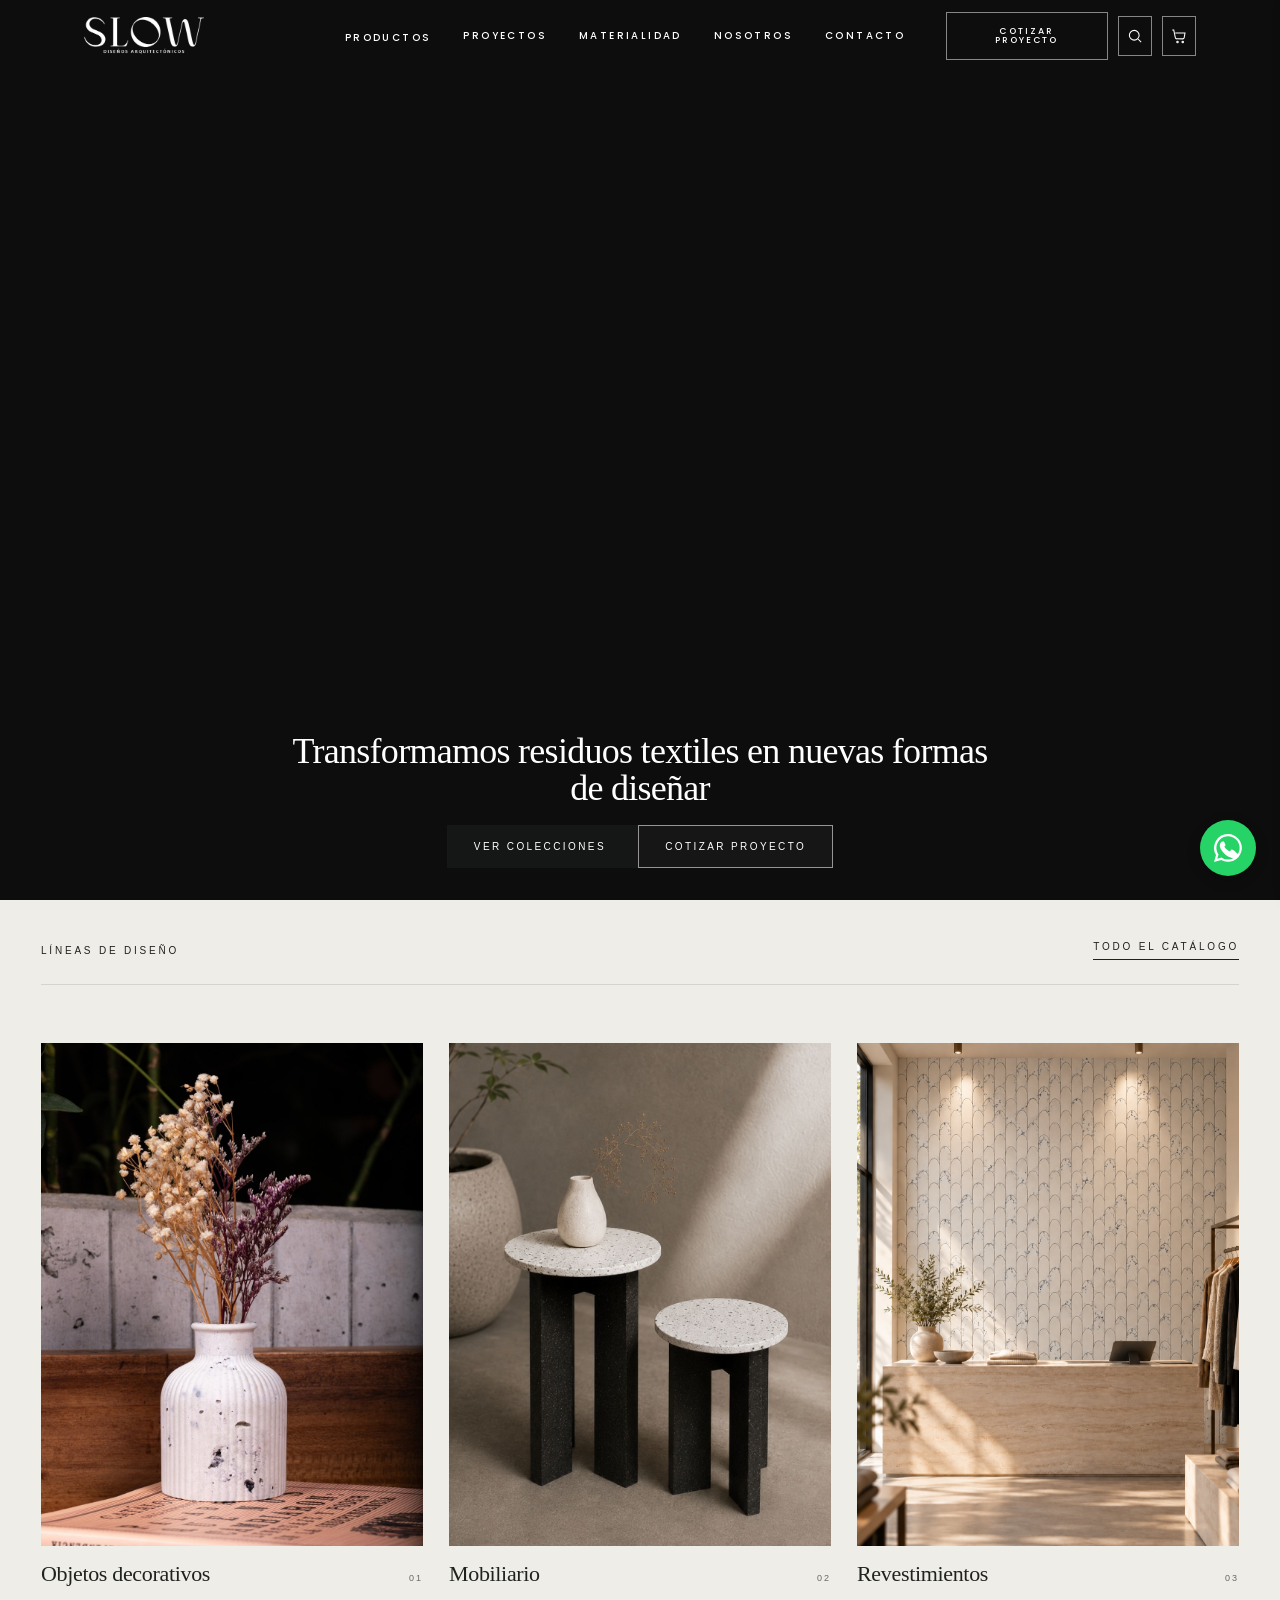
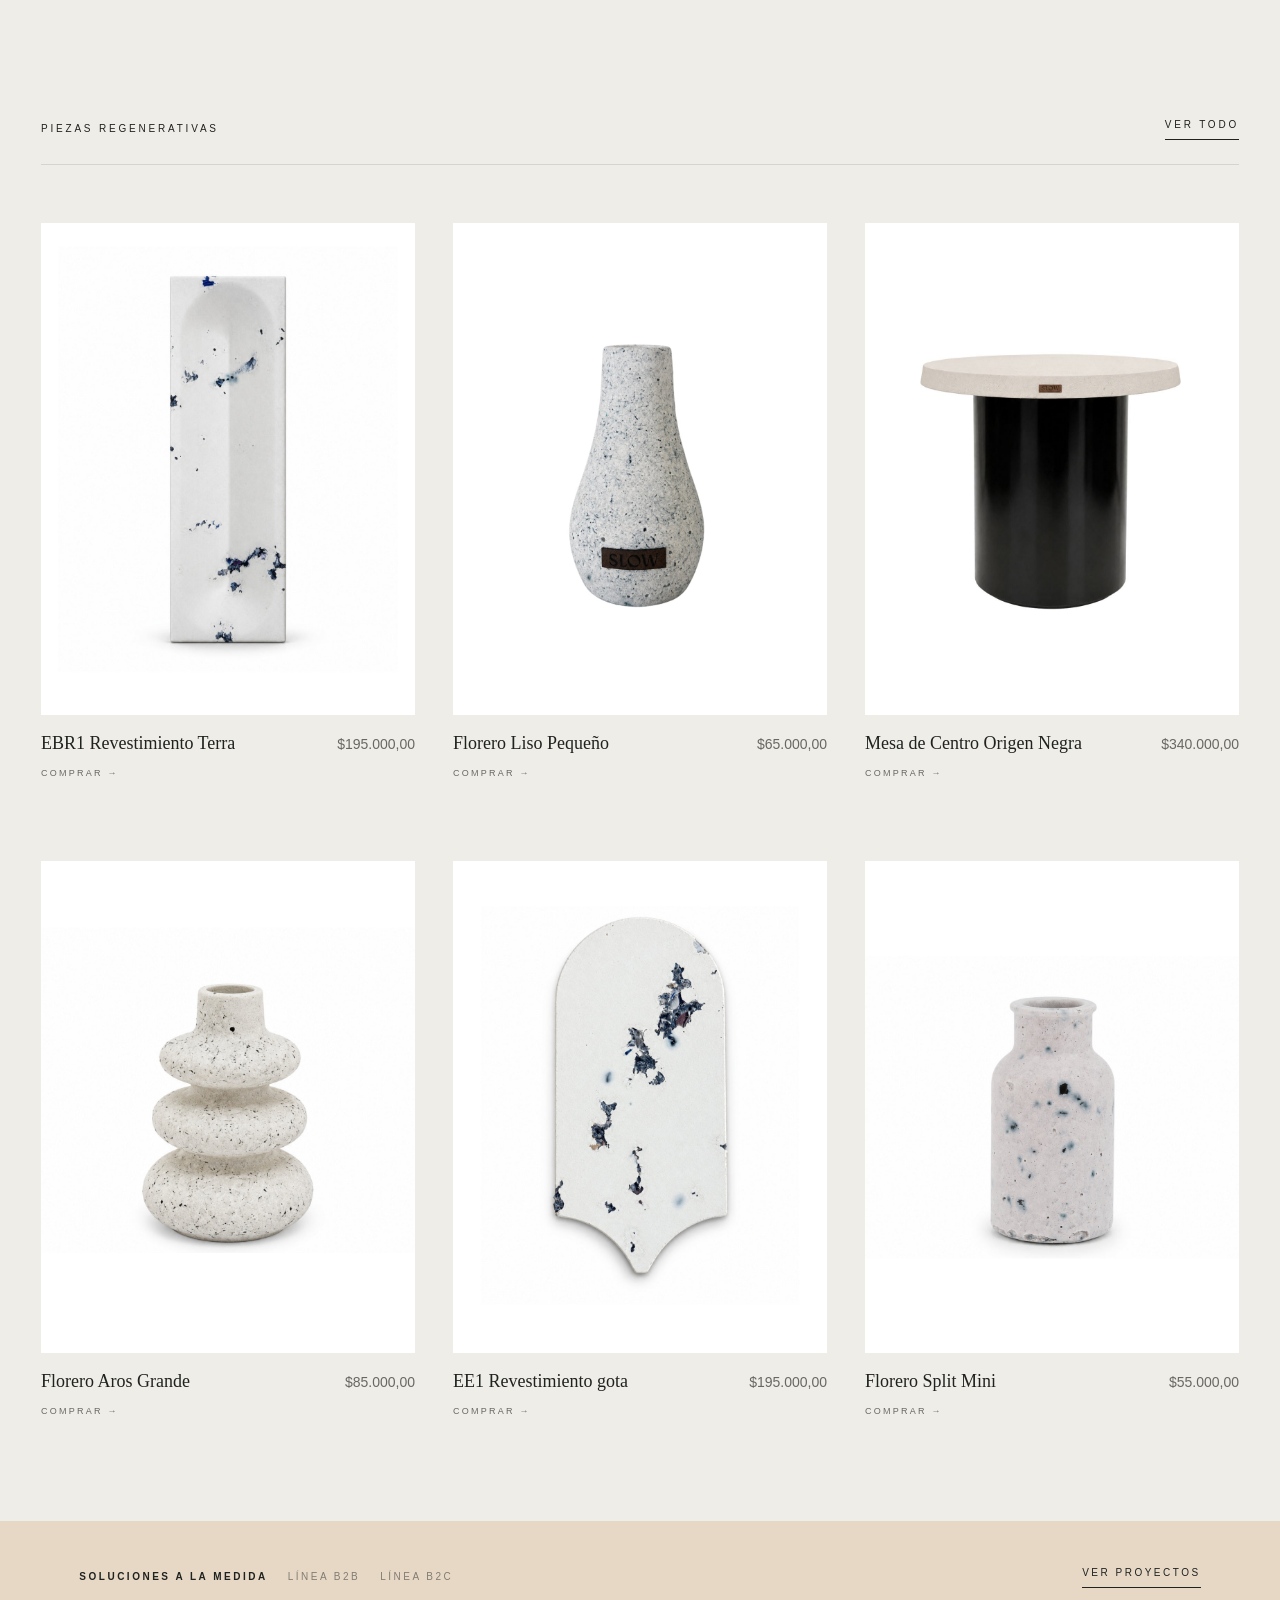
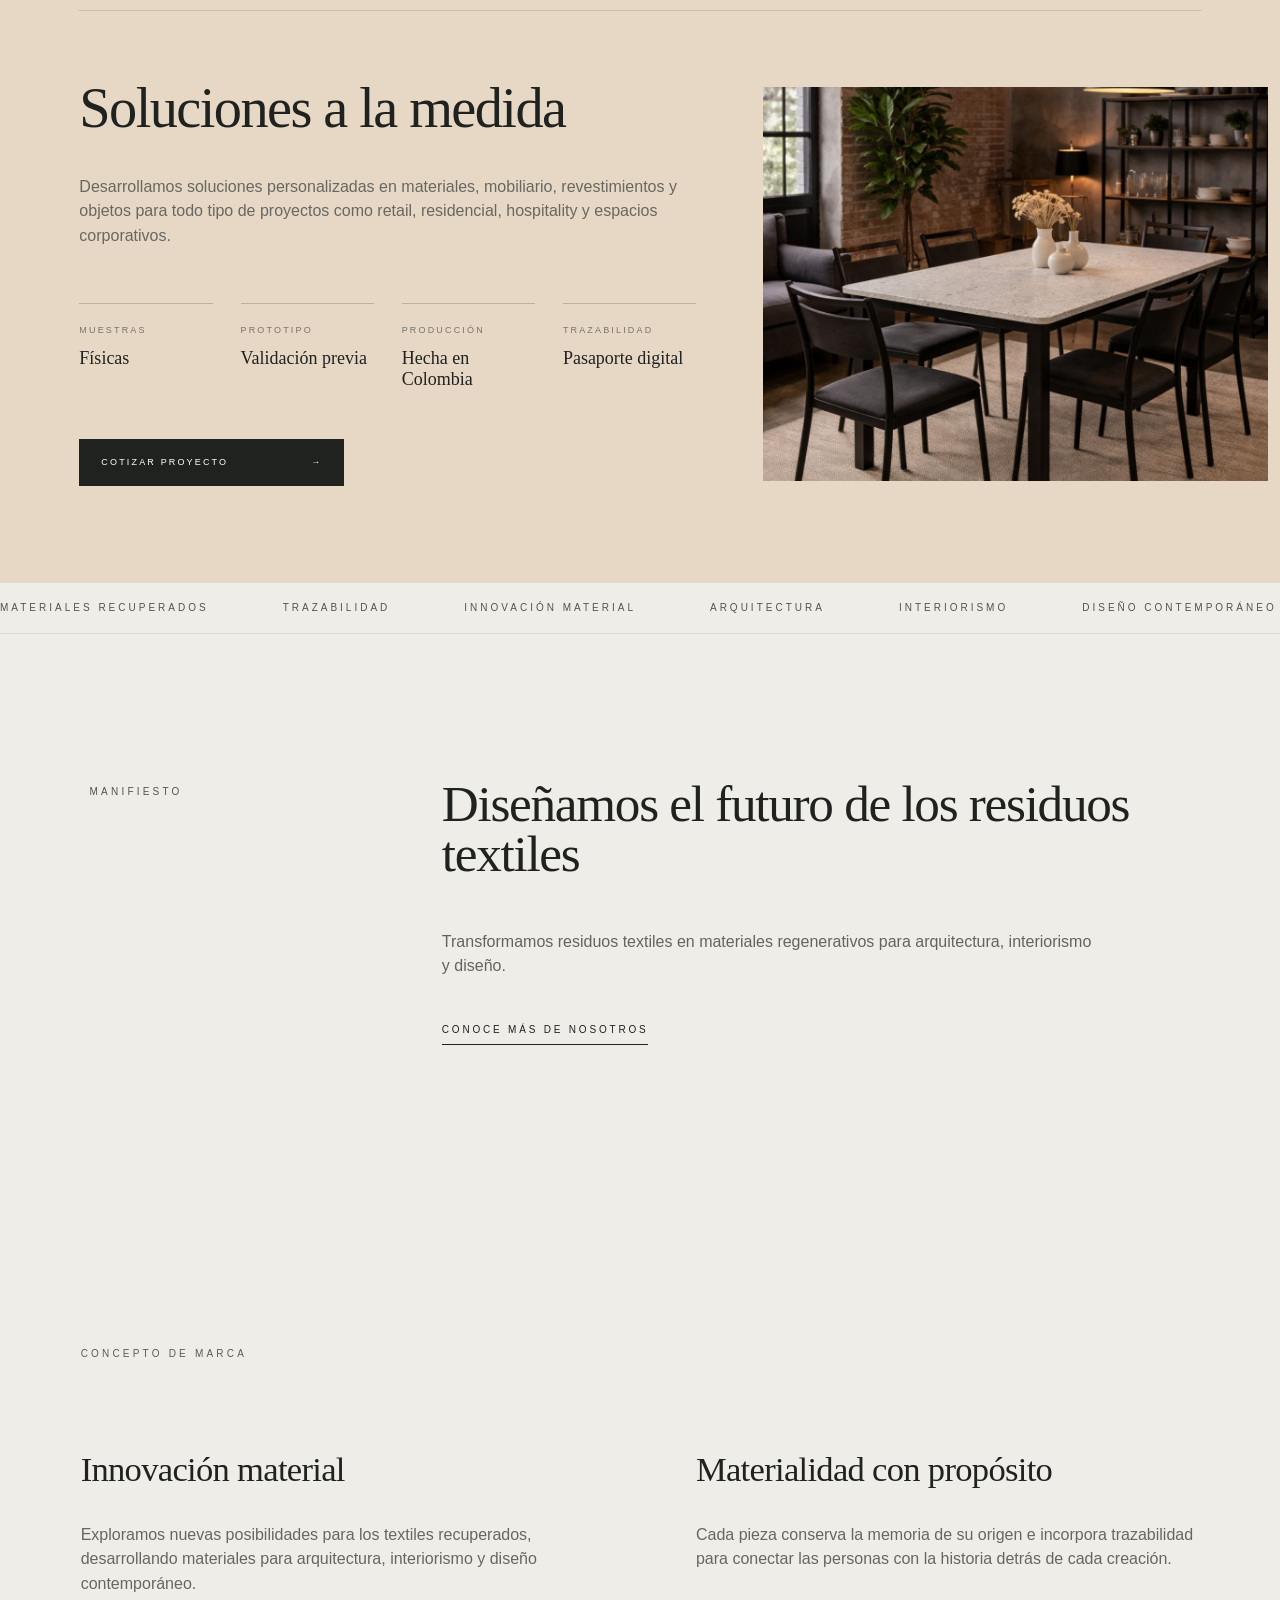
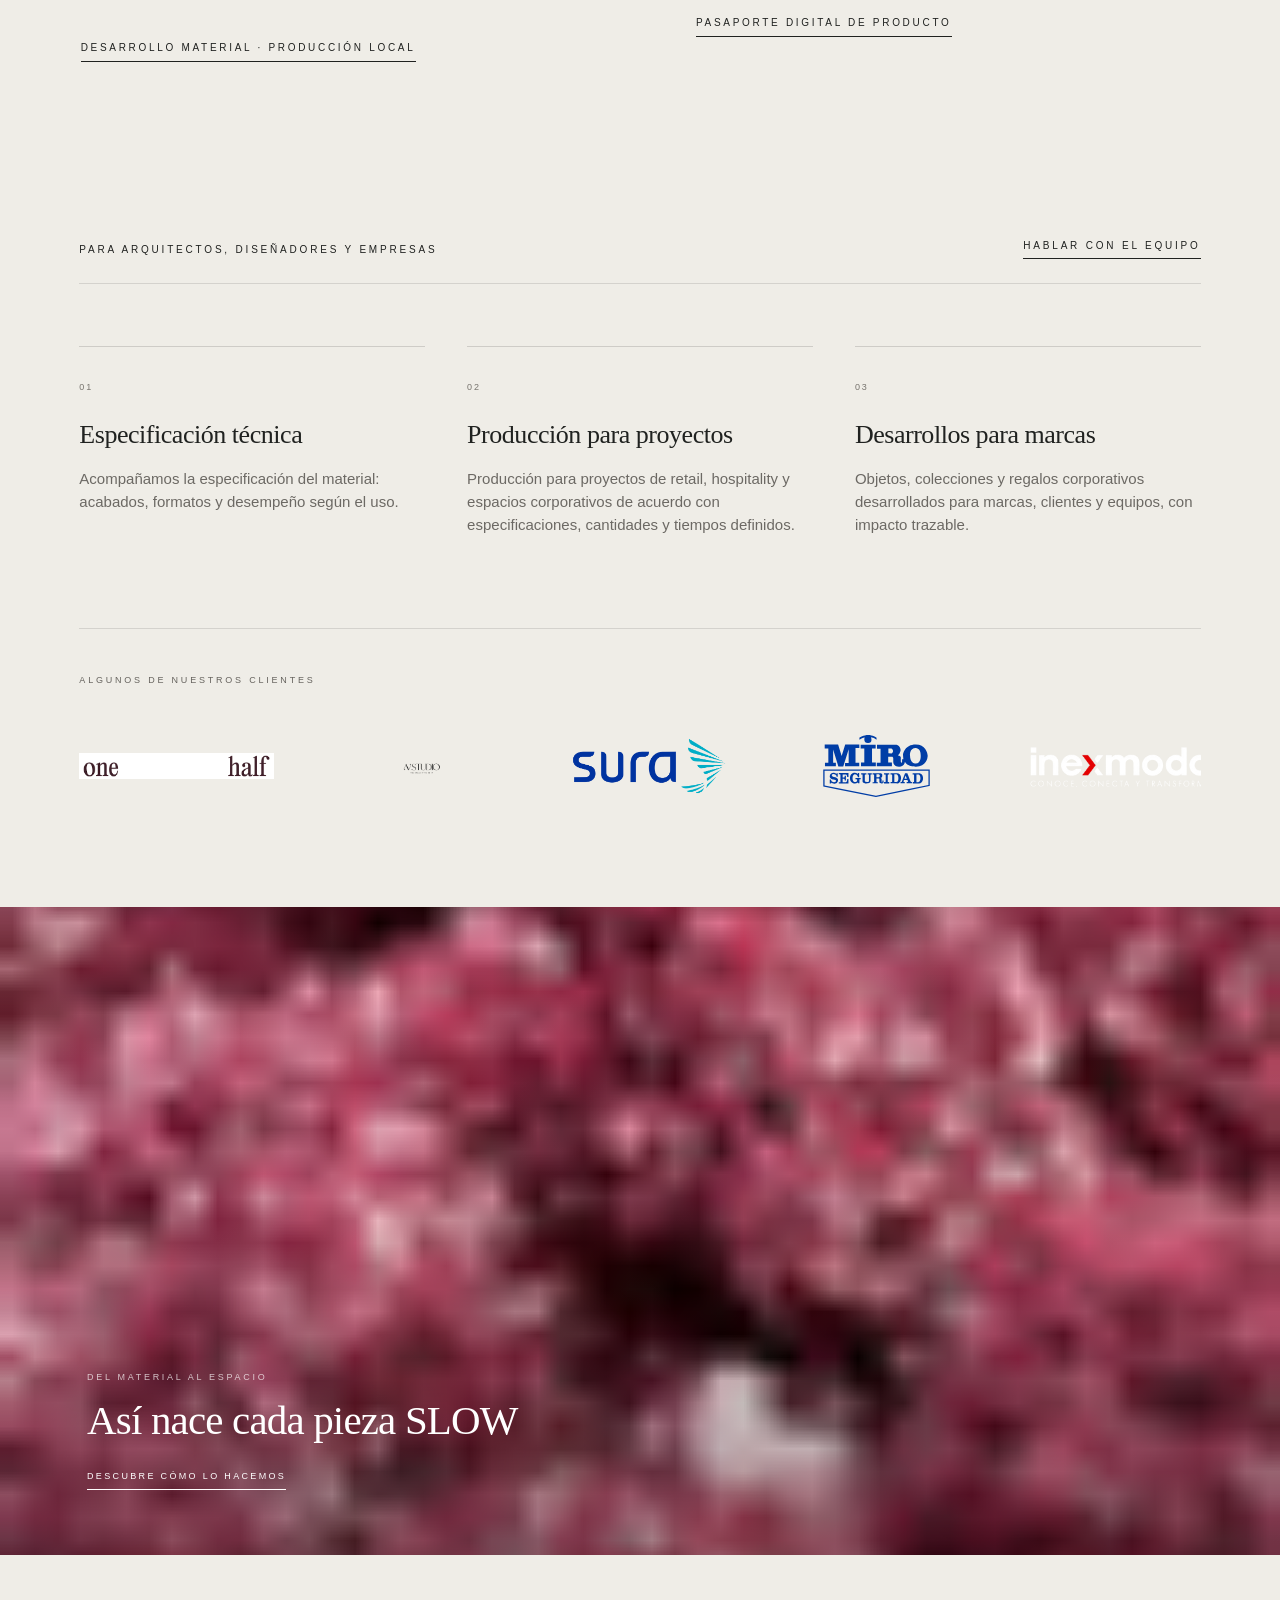
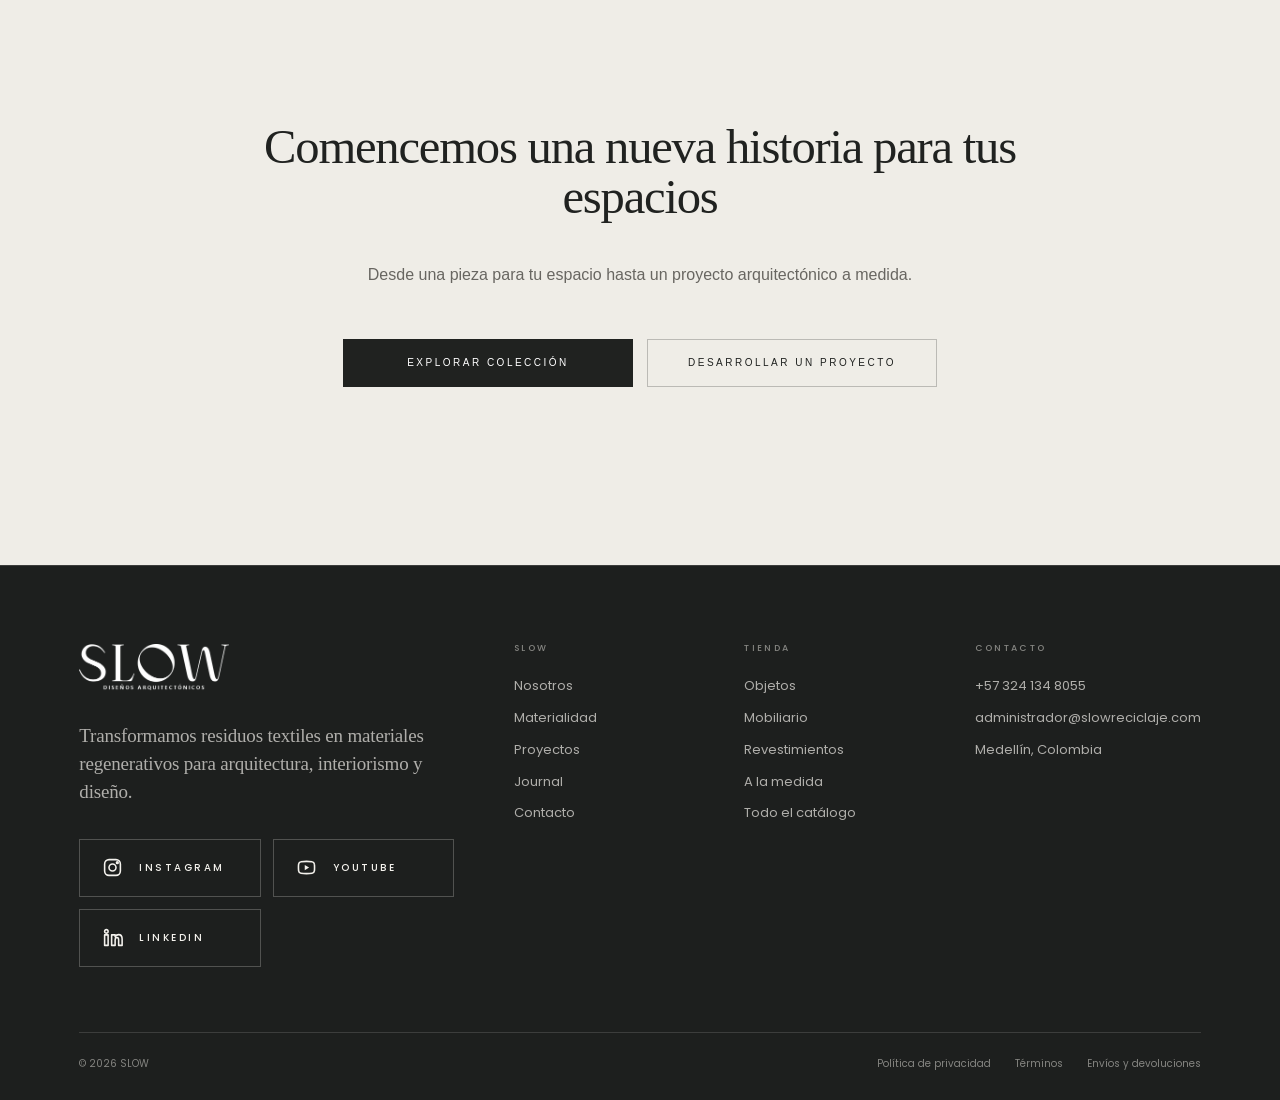
==== commit 13ba7d54: "feat: add Google Tag Manager tracking code to index.html" ====
--- a/index.html
+++ b/index.html
@@ -1,6 +1,20 @@
-﻿<!DOCTYPE html>
+<!DOCTYPE html>
 <html lang="es">
 <head>
+  <!-- Google Tag Manager -->
+  <script>
+    (function(w,d,s,l,i){
+      w[l]=w[l]||[];
+      w[l].push({'gtm.start': new Date().getTime(), event:'gtm.js'});
+      var f=d.getElementsByTagName(s)[0],
+          j=d.createElement(s),
+          dl=l!='dataLayer'?'&l='+l:'';
+      j.async=true;
+      j.src='https://www.googletagmanager.com/gtm.js?id='+i+dl;
+      f.parentNode.insertBefore(j,f);
+    })(window,document,'script','dataLayer','GTM-K6LXQ48J');
+  </script>
+  <!-- End Google Tag Manager -->
   <meta charset="UTF-8">
   <meta name="viewport" content="width=device-width, initial-scale=1.0">
   <title>SLOW | Materiales con Residuos Textiles en Colombia – SLOW Diseños Arquitectónicos</title>
@@ -16,6 +30,12 @@
   <link rel="stylesheet" href="styles.css">
 </head>
 <body class="template-index">
+  <!-- Google Tag Manager (noscript) -->
+  <noscript>
+    <iframe src="https://www.googletagmanager.com/ns.html?id=GTM-K6LXQ48J"
+      height="0" width="0" style="display:none;visibility:hidden"></iframe>
+  </noscript>
+  <!-- End Google Tag Manager (noscript) -->
 
   <!-- HEADER -->
   <header
@@ -127,7 +147,7 @@
       
  
         <a
-          href="#proyectos"
+          href="subpages/proyectos.html"
           class="slow-lovable-header__nav-link"
         >
           PROYECTOS
@@ -400,7 +420,7 @@
  
       
  
-        <a href="#proyectos">
+        <a href="subpages/proyectos.html">
           PROYECTOS
         </a>
  
@@ -995,7 +1015,7 @@
     </div>
 
     
-      <a href="#proyectos" class="slow-custom__projects-link">
+      <a href="subpages/proyectos.html" class="slow-custom__projects-link">
         VER PROYECTOS
       </a>
     
@@ -1091,549 +1111,6 @@
 
   </div>
 
-</section>
-
-<!-- =========================================
-     PROYECTOS - HERO & FILTROS
-========================================= -->
-<section class="slow-projects-hero" id="proyectos">
-  <div class="slow-projects-hero__inner">
-
-    <div class="slow-projects-hero__header">
-      <div class="slow-projects-hero__label">
-        <span>PROYECTOS</span>
-      </div>
-
-      <div class="slow-projects-hero__content">
-        <h2 class="slow-projects-hero__heading">
-          Residuos que encuentran una nueva forma de habitar.
-        </h2>
-
-        <div class="slow-projects-hero__description">
-          <p>Desarrollamos proyectos que transforman residuos textiles recuperados en soluciones para arquitectura, interiorismo y diseño.</p>
-        </div>
-      </div>
-    </div>
-
-    <!-- FILTROS -->
-    <nav class="slow-projects-hero__filters" aria-label="Categorías de proyectos">
-      <button type="button" class="slow-projects-hero__filter is-active" data-project-filter="all">
-        TODOS
-      </button>
-      <button type="button" class="slow-projects-hero__filter" data-project-filter="revestimientos">
-        REVESTIMIENTOS
-      </button>
-      <button type="button" class="slow-projects-hero__filter" data-project-filter="mobiliario">
-        MOBILIARIO
-      </button>
-      <button type="button" class="slow-projects-hero__filter" data-project-filter="objetos-corporativos">
-        OBJETOS CORPORATIVOS
-      </button>
-    </nav>
-
-  </div>
-</section>
-
-<!-- =========================================
-     PROYECTOS - GRID (12 PROYECTOS)
-========================================= -->
-<section class="slow-projects-grid">
-  <div class="slow-projects-grid__inner">
-    <div class="slow-projects-grid__list">
-      <article class="slow-projects-grid__project" data-project-category="revestimientos">
-        <!-- IMAGEN -->
-        <a href="https://wa.me/573122387209?text=Hola%20SLOW%2C%20me%20interesa%20conocer%20m%C3%A1s%20sobre%20el%20proyecto%3A%20Bar%20Origen" target="_blank" rel="noopener" class="slow-projects-grid__media-link" aria-label="Ver proyecto Bar Origen">
-          <div class="slow-projects-grid__media" style="position:relative !important; display:block !important; width:100% !important; height:auto !important; overflow:hidden !important;">
-            <div aria-hidden="true" style="display:block !important; width:100% !important; padding-top:125% !important; pointer-events:none !important;"></div>
-            <img src="assets/images/projects/BAR_CHOTOS.jpg" alt="Bar Origen" loading="lazy" class="slow-projects-grid__image" style="position:absolute !important; inset:0 !important; width:100% !important; height:100% !important; object-fit:cover !important; object-position:center center !important; display:block !important;">
-          </div>
-        </a>
-
-        <!-- INFORMACIÓN -->
-        <div class="slow-projects-grid__info">
-          <div class="slow-projects-grid__info-main">
-            <!-- NÚMERO + CATEGORÍA -->
-            <div class="slow-projects-grid__meta-top">
-              <span class="slow-projects-grid__number">0 1</span>
-              <span class="slow-projects-grid__category">Revestimientos</span>
-            </div>
-
-            <!-- TÍTULO -->
-            <h3 class="slow-projects-grid__title">
-              <a href="https://wa.me/573122387209?text=Hola%20SLOW%2C%20me%20interesa%20conocer%20m%C3%A1s%20sobre%20el%20proyecto%3A%20Bar%20Origen" target="_blank" rel="noopener" class="slow-projects-grid__title-link">
-                Bar Origen
-              </a>
-            </h3>
-
-            <!-- CLIENTE · CIUDAD · AÑO -->
-            <div class="slow-projects-grid__meta-bottom">
-              <span>Santiago Cano</span>
-              <span>Medellín, Colombia</span>
-              <span>2026</span>
-            </div>
-          </div>
-
-          <!-- ENLACE ACCIÓN -->
-          <a href="https://wa.me/573122387209?text=Hola%20SLOW%2C%20me%20interesa%20conocer%20m%C3%A1s%20sobre%20el%20proyecto%3A%20Bar%20Origen" target="_blank" rel="noopener" class="slow-projects-grid__link">
-            CONSULTAR PROYECTO →
-          </a>
-        </div>
-      </article>
-      <article class="slow-projects-grid__project" data-project-category="objetos-corporativos">
-        <!-- IMAGEN -->
-        <a href="https://wa.me/573122387209?text=Hola%20SLOW%2C%20me%20interesa%20conocer%20m%C3%A1s%20sobre%20el%20proyecto%3A%20Centric%20Software" target="_blank" rel="noopener" class="slow-projects-grid__media-link" aria-label="Ver proyecto Centric Software">
-          <div class="slow-projects-grid__media" style="position:relative !important; display:block !important; width:100% !important; height:auto !important; overflow:hidden !important;">
-            <div aria-hidden="true" style="display:block !important; width:100% !important; padding-top:125% !important; pointer-events:none !important;"></div>
-            <img src="assets/images/projects/CENTRIC_SOFTWARE_5.jpg" alt="Centric Software" loading="lazy" class="slow-projects-grid__image" style="position:absolute !important; inset:0 !important; width:100% !important; height:100% !important; object-fit:cover !important; object-position:center center !important; display:block !important;">
-          </div>
-        </a>
-
-        <!-- INFORMACIÓN -->
-        <div class="slow-projects-grid__info">
-          <div class="slow-projects-grid__info-main">
-            <!-- NÚMERO + CATEGORÍA -->
-            <div class="slow-projects-grid__meta-top">
-              <span class="slow-projects-grid__number">0 2</span>
-              <span class="slow-projects-grid__category">Objetos Corporativos</span>
-            </div>
-
-            <!-- TÍTULO -->
-            <h3 class="slow-projects-grid__title">
-              <a href="https://wa.me/573122387209?text=Hola%20SLOW%2C%20me%20interesa%20conocer%20m%C3%A1s%20sobre%20el%20proyecto%3A%20Centric%20Software" target="_blank" rel="noopener" class="slow-projects-grid__title-link">
-                Centric Software
-              </a>
-            </h3>
-
-            <!-- CLIENTE · CIUDAD · AÑO -->
-            <div class="slow-projects-grid__meta-bottom">
-              <span>Centric Software + Inexmoda</span>
-              <span>Medellín, Colombia</span>
-              <span>2026</span>
-            </div>
-          </div>
-
-          <!-- ENLACE ACCIÓN -->
-          <a href="https://wa.me/573122387209?text=Hola%20SLOW%2C%20me%20interesa%20conocer%20m%C3%A1s%20sobre%20el%20proyecto%3A%20Centric%20Software" target="_blank" rel="noopener" class="slow-projects-grid__link">
-            CONSULTAR PROYECTO →
-          </a>
-        </div>
-      </article>
-      <article class="slow-projects-grid__project" data-project-category="objetos-corporativos">
-        <!-- IMAGEN -->
-        <a href="https://wa.me/573122387209?text=Hola%20SLOW%2C%20me%20interesa%20conocer%20m%C3%A1s%20sobre%20el%20proyecto%3A%20CircuLAB" target="_blank" rel="noopener" class="slow-projects-grid__media-link" aria-label="Ver proyecto CircuLAB">
-          <div class="slow-projects-grid__media" style="position:relative !important; display:block !important; width:100% !important; height:auto !important; overflow:hidden !important;">
-            <div aria-hidden="true" style="display:block !important; width:100% !important; padding-top:125% !important; pointer-events:none !important;"></div>
-            <img src="assets/images/projects/CIRCULAB_3.jpg" alt="CircuLAB" loading="lazy" class="slow-projects-grid__image" style="position:absolute !important; inset:0 !important; width:100% !important; height:100% !important; object-fit:cover !important; object-position:center center !important; display:block !important;">
-          </div>
-        </a>
-
-        <!-- INFORMACIÓN -->
-        <div class="slow-projects-grid__info">
-          <div class="slow-projects-grid__info-main">
-            <!-- NÚMERO + CATEGORÍA -->
-            <div class="slow-projects-grid__meta-top">
-              <span class="slow-projects-grid__number">0 3</span>
-              <span class="slow-projects-grid__category">Objetos Corporativos</span>
-            </div>
-
-            <!-- TÍTULO -->
-            <h3 class="slow-projects-grid__title">
-              <a href="https://wa.me/573122387209?text=Hola%20SLOW%2C%20me%20interesa%20conocer%20m%C3%A1s%20sobre%20el%20proyecto%3A%20CircuLAB" target="_blank" rel="noopener" class="slow-projects-grid__title-link">
-                CircuLAB
-              </a>
-            </h3>
-
-            <!-- CLIENTE · CIUDAD · AÑO -->
-            <div class="slow-projects-grid__meta-bottom">
-              <span>Fundación Inexmoda</span>
-              <span>Medellín, Colombia</span>
-              <span>2026</span>
-            </div>
-          </div>
-
-          <!-- ENLACE ACCIÓN -->
-          <a href="https://wa.me/573122387209?text=Hola%20SLOW%2C%20me%20interesa%20conocer%20m%C3%A1s%20sobre%20el%20proyecto%3A%20CircuLAB" target="_blank" rel="noopener" class="slow-projects-grid__link">
-            CONSULTAR PROYECTO →
-          </a>
-        </div>
-      </article>
-      <article class="slow-projects-grid__project" data-project-category="objetos-corporativos">
-        <!-- IMAGEN -->
-        <a href="https://wa.me/573122387209?text=Hola%20SLOW%2C%20me%20interesa%20conocer%20m%C3%A1s%20sobre%20el%20proyecto%3A%20Consciencia" target="_blank" rel="noopener" class="slow-projects-grid__media-link" aria-label="Ver proyecto Consciencia">
-          <div class="slow-projects-grid__media" style="position:relative !important; display:block !important; width:100% !important; height:auto !important; overflow:hidden !important;">
-            <div aria-hidden="true" style="display:block !important; width:100% !important; padding-top:125% !important; pointer-events:none !important;"></div>
-            <img src="assets/images/projects/OBJETOS_CORPORATIVOS.jpg" alt="Consciencia" loading="lazy" class="slow-projects-grid__image" style="position:absolute !important; inset:0 !important; width:100% !important; height:100% !important; object-fit:cover !important; object-position:center center !important; display:block !important;">
-          </div>
-        </a>
-
-        <!-- INFORMACIÓN -->
-        <div class="slow-projects-grid__info">
-          <div class="slow-projects-grid__info-main">
-            <!-- NÚMERO + CATEGORÍA -->
-            <div class="slow-projects-grid__meta-top">
-              <span class="slow-projects-grid__number">0 4</span>
-              <span class="slow-projects-grid__category">Objetos corporativos</span>
-            </div>
-
-            <!-- TÍTULO -->
-            <h3 class="slow-projects-grid__title">
-              <a href="https://wa.me/573122387209?text=Hola%20SLOW%2C%20me%20interesa%20conocer%20m%C3%A1s%20sobre%20el%20proyecto%3A%20Consciencia" target="_blank" rel="noopener" class="slow-projects-grid__title-link">
-                Consciencia
-              </a>
-            </h3>
-
-            <!-- CLIENTE · CIUDAD · AÑO -->
-            <div class="slow-projects-grid__meta-bottom">
-              <span>Fundación Inexmoda</span>
-              <span>Medellín, 2026</span>
-              <span>2026</span>
-            </div>
-          </div>
-
-          <!-- ENLACE ACCIÓN -->
-          <a href="https://wa.me/573122387209?text=Hola%20SLOW%2C%20me%20interesa%20conocer%20m%C3%A1s%20sobre%20el%20proyecto%3A%20Consciencia" target="_blank" rel="noopener" class="slow-projects-grid__link">
-            CONSULTAR PROYECTO →
-          </a>
-        </div>
-      </article>
-      <article class="slow-projects-grid__project" data-project-category="objetos-corporativos">
-        <!-- IMAGEN -->
-        <a href="https://wa.me/573122387209?text=Hola%20SLOW%2C%20me%20interesa%20conocer%20m%C3%A1s%20sobre%20el%20proyecto%3A%20%C3%89PICA" target="_blank" rel="noopener" class="slow-projects-grid__media-link" aria-label="Ver proyecto ÉPICA">
-          <div class="slow-projects-grid__media" style="position:relative !important; display:block !important; width:100% !important; height:auto !important; overflow:hidden !important;">
-            <div aria-hidden="true" style="display:block !important; width:100% !important; padding-top:125% !important; pointer-events:none !important;"></div>
-            <img src="assets/images/projects/EPICA_3.jpg" alt="ÉPICA" loading="lazy" class="slow-projects-grid__image" style="position:absolute !important; inset:0 !important; width:100% !important; height:100% !important; object-fit:cover !important; object-position:center center !important; display:block !important;">
-          </div>
-        </a>
-
-        <!-- INFORMACIÓN -->
-        <div class="slow-projects-grid__info">
-          <div class="slow-projects-grid__info-main">
-            <!-- NÚMERO + CATEGORÍA -->
-            <div class="slow-projects-grid__meta-top">
-              <span class="slow-projects-grid__number">0 5</span>
-              <span class="slow-projects-grid__category">Objetos Corporativos</span>
-            </div>
-
-            <!-- TÍTULO -->
-            <h3 class="slow-projects-grid__title">
-              <a href="https://wa.me/573122387209?text=Hola%20SLOW%2C%20me%20interesa%20conocer%20m%C3%A1s%20sobre%20el%20proyecto%3A%20%C3%89PICA" target="_blank" rel="noopener" class="slow-projects-grid__title-link">
-                ÉPICA
-              </a>
-            </h3>
-
-            <!-- CLIENTE · CIUDAD · AÑO -->
-            <div class="slow-projects-grid__meta-bottom">
-              <span>Fundación Inexmoda</span>
-              <span>Medellín, Colombia</span>
-              <span>2026</span>
-            </div>
-          </div>
-
-          <!-- ENLACE ACCIÓN -->
-          <a href="https://wa.me/573122387209?text=Hola%20SLOW%2C%20me%20interesa%20conocer%20m%C3%A1s%20sobre%20el%20proyecto%3A%20%C3%89PICA" target="_blank" rel="noopener" class="slow-projects-grid__link">
-            CONSULTAR PROYECTO →
-          </a>
-        </div>
-      </article>
-      <article class="slow-projects-grid__project" data-project-category="mobiliario">
-        <!-- IMAGEN -->
-        <a href="https://wa.me/573122387209?text=Hola%20SLOW%2C%20me%20interesa%20conocer%20m%C3%A1s%20sobre%20el%20proyecto%3A%20Casa%20A%26S" target="_blank" rel="noopener" class="slow-projects-grid__media-link" aria-label="Ver proyecto Casa A&S">
-          <div class="slow-projects-grid__media" style="position:relative !important; display:block !important; width:100% !important; height:auto !important; overflow:hidden !important;">
-            <div aria-hidden="true" style="display:block !important; width:100% !important; padding-top:125% !important; pointer-events:none !important;"></div>
-            <img src="assets/images/projects/Comedor_AyS.jpg" alt="Casa A&S" loading="lazy" class="slow-projects-grid__image" style="position:absolute !important; inset:0 !important; width:100% !important; height:100% !important; object-fit:cover !important; object-position:center center !important; display:block !important;">
-          </div>
-        </a>
-
-        <!-- INFORMACIÓN -->
-        <div class="slow-projects-grid__info">
-          <div class="slow-projects-grid__info-main">
-            <!-- NÚMERO + CATEGORÍA -->
-            <div class="slow-projects-grid__meta-top">
-              <span class="slow-projects-grid__number">0 6</span>
-              <span class="slow-projects-grid__category">Mobiliario</span>
-            </div>
-
-            <!-- TÍTULO -->
-            <h3 class="slow-projects-grid__title">
-              <a href="https://wa.me/573122387209?text=Hola%20SLOW%2C%20me%20interesa%20conocer%20m%C3%A1s%20sobre%20el%20proyecto%3A%20Casa%20A%26S" target="_blank" rel="noopener" class="slow-projects-grid__title-link">
-                Casa A&S
-              </a>
-            </h3>
-
-            <!-- CLIENTE · CIUDAD · AÑO -->
-            <div class="slow-projects-grid__meta-bottom">
-              <span>Alejandra Henao</span>
-              <span>Medellín, Colombia</span>
-              <span>2026</span>
-            </div>
-          </div>
-
-          <!-- ENLACE ACCIÓN -->
-          <a href="https://wa.me/573122387209?text=Hola%20SLOW%2C%20me%20interesa%20conocer%20m%C3%A1s%20sobre%20el%20proyecto%3A%20Casa%20A%26S" target="_blank" rel="noopener" class="slow-projects-grid__link">
-            CONSULTAR PROYECTO →
-          </a>
-        </div>
-      </article>
-      <article class="slow-projects-grid__project" data-project-category="mobiliario">
-        <!-- IMAGEN -->
-        <a href="https://wa.me/573122387209?text=Hola%20SLOW%2C%20me%20interesa%20conocer%20m%C3%A1s%20sobre%20el%20proyecto%3A%20Bar%20Virux" target="_blank" rel="noopener" class="slow-projects-grid__media-link" aria-label="Ver proyecto Bar Virux">
-          <div class="slow-projects-grid__media" style="position:relative !important; display:block !important; width:100% !important; height:auto !important; overflow:hidden !important;">
-            <div aria-hidden="true" style="display:block !important; width:100% !important; padding-top:125% !important; pointer-events:none !important;"></div>
-            <img src="assets/images/projects/PROYECTO_VIRUX_3.jpg" alt="Bar Virux" loading="lazy" class="slow-projects-grid__image" style="position:absolute !important; inset:0 !important; width:100% !important; height:100% !important; object-fit:cover !important; object-position:center center !important; display:block !important;">
-          </div>
-        </a>
-
-        <!-- INFORMACIÓN -->
-        <div class="slow-projects-grid__info">
-          <div class="slow-projects-grid__info-main">
-            <!-- NÚMERO + CATEGORÍA -->
-            <div class="slow-projects-grid__meta-top">
-              <span class="slow-projects-grid__number">0 7</span>
-              <span class="slow-projects-grid__category">Mobiliario</span>
-            </div>
-
-            <!-- TÍTULO -->
-            <h3 class="slow-projects-grid__title">
-              <a href="https://wa.me/573122387209?text=Hola%20SLOW%2C%20me%20interesa%20conocer%20m%C3%A1s%20sobre%20el%20proyecto%3A%20Bar%20Virux" target="_blank" rel="noopener" class="slow-projects-grid__title-link">
-                Bar Virux
-              </a>
-            </h3>
-
-            <!-- CLIENTE · CIUDAD · AÑO -->
-            <div class="slow-projects-grid__meta-bottom">
-              <span>Arq. Julio Arango</span>
-              <span>Medellín, Colombia</span>
-              <span>2026</span>
-            </div>
-          </div>
-
-          <!-- ENLACE ACCIÓN -->
-          <a href="https://wa.me/573122387209?text=Hola%20SLOW%2C%20me%20interesa%20conocer%20m%C3%A1s%20sobre%20el%20proyecto%3A%20Bar%20Virux" target="_blank" rel="noopener" class="slow-projects-grid__link">
-            CONSULTAR PROYECTO →
-          </a>
-        </div>
-      </article>
-      <article class="slow-projects-grid__project" data-project-category="mobiliario">
-        <!-- IMAGEN -->
-        <a href="https://wa.me/573122387209?text=Hola%20SLOW%2C%20me%20interesa%20conocer%20m%C3%A1s%20sobre%20el%20proyecto%3A%20Blush" target="_blank" rel="noopener" class="slow-projects-grid__media-link" aria-label="Ver proyecto Blush">
-          <div class="slow-projects-grid__media" style="position:relative !important; display:block !important; width:100% !important; height:auto !important; overflow:hidden !important;">
-            <div aria-hidden="true" style="display:block !important; width:100% !important; padding-top:125% !important; pointer-events:none !important;"></div>
-            <img src="assets/images/projects/disenos_personalizados_79d19720-cbae-4885-9673-04213934d46d.jpg" alt="Blush" loading="lazy" class="slow-projects-grid__image" style="position:absolute !important; inset:0 !important; width:100% !important; height:100% !important; object-fit:cover !important; object-position:center center !important; display:block !important;">
-          </div>
-        </a>
-
-        <!-- INFORMACIÓN -->
-        <div class="slow-projects-grid__info">
-          <div class="slow-projects-grid__info-main">
-            <!-- NÚMERO + CATEGORÍA -->
-            <div class="slow-projects-grid__meta-top">
-              <span class="slow-projects-grid__number">0 8</span>
-              <span class="slow-projects-grid__category">Mobiliario</span>
-            </div>
-
-            <!-- TÍTULO -->
-            <h3 class="slow-projects-grid__title">
-              <a href="https://wa.me/573122387209?text=Hola%20SLOW%2C%20me%20interesa%20conocer%20m%C3%A1s%20sobre%20el%20proyecto%3A%20Blush" target="_blank" rel="noopener" class="slow-projects-grid__title-link">
-                Blush
-              </a>
-            </h3>
-
-            <!-- CLIENTE · CIUDAD · AÑO -->
-            <div class="slow-projects-grid__meta-bottom">
-              <span>Andrea Mejía</span>
-              <span>Medellín, Colombia</span>
-              <span>2026</span>
-            </div>
-          </div>
-
-          <!-- ENLACE ACCIÓN -->
-          <a href="https://wa.me/573122387209?text=Hola%20SLOW%2C%20me%20interesa%20conocer%20m%C3%A1s%20sobre%20el%20proyecto%3A%20Blush" target="_blank" rel="noopener" class="slow-projects-grid__link">
-            CONSULTAR PROYECTO →
-          </a>
-        </div>
-      </article>
-      <article class="slow-projects-grid__project" data-project-category="mobiliario">
-        <!-- IMAGEN -->
-        <a href="https://wa.me/573122387209?text=Hola%20SLOW%2C%20me%20interesa%20conocer%20m%C3%A1s%20sobre%20el%20proyecto%3A%20Chotos" target="_blank" rel="noopener" class="slow-projects-grid__media-link" aria-label="Ver proyecto Chotos">
-          <div class="slow-projects-grid__media" style="position:relative !important; display:block !important; width:100% !important; height:auto !important; overflow:hidden !important;">
-            <div aria-hidden="true" style="display:block !important; width:100% !important; padding-top:125% !important; pointer-events:none !important;"></div>
-            <img src="assets/images/projects/Lavabo_moderno_con_luz_calida_y_jabon_ZETA.png" alt="Chotos" loading="lazy" class="slow-projects-grid__image" style="position:absolute !important; inset:0 !important; width:100% !important; height:100% !important; object-fit:cover !important; object-position:center center !important; display:block !important;">
-          </div>
-        </a>
-
-        <!-- INFORMACIÓN -->
-        <div class="slow-projects-grid__info">
-          <div class="slow-projects-grid__info-main">
-            <!-- NÚMERO + CATEGORÍA -->
-            <div class="slow-projects-grid__meta-top">
-              <span class="slow-projects-grid__number">0 9</span>
-              <span class="slow-projects-grid__category">Mobiliario</span>
-            </div>
-
-            <!-- TÍTULO -->
-            <h3 class="slow-projects-grid__title">
-              <a href="https://wa.me/573122387209?text=Hola%20SLOW%2C%20me%20interesa%20conocer%20m%C3%A1s%20sobre%20el%20proyecto%3A%20Chotos" target="_blank" rel="noopener" class="slow-projects-grid__title-link">
-                Chotos
-              </a>
-            </h3>
-
-            <!-- CLIENTE · CIUDAD · AÑO -->
-            <div class="slow-projects-grid__meta-bottom">
-              <span>V&S</span>
-              <span>Medellín, Colombia</span>
-              <span>2026</span>
-            </div>
-          </div>
-
-          <!-- ENLACE ACCIÓN -->
-          <a href="https://wa.me/573122387209?text=Hola%20SLOW%2C%20me%20interesa%20conocer%20m%C3%A1s%20sobre%20el%20proyecto%3A%20Chotos" target="_blank" rel="noopener" class="slow-projects-grid__link">
-            CONSULTAR PROYECTO →
-          </a>
-        </div>
-      </article>
-      <article class="slow-projects-grid__project" data-project-category="mobiliario">
-        <!-- IMAGEN -->
-        <a href="https://wa.me/573122387209?text=Hola%20SLOW%2C%20me%20interesa%20conocer%20m%C3%A1s%20sobre%20el%20proyecto%3A%20Mocca" target="_blank" rel="noopener" class="slow-projects-grid__media-link" aria-label="Ver proyecto Mocca">
-          <div class="slow-projects-grid__media" style="position:relative !important; display:block !important; width:100% !important; height:auto !important; overflow:hidden !important;">
-            <div aria-hidden="true" style="display:block !important; width:100% !important; padding-top:125% !important; pointer-events:none !important;"></div>
-            <img src="assets/images/projects/118.jpg" alt="Mocca" loading="lazy" class="slow-projects-grid__image" style="position:absolute !important; inset:0 !important; width:100% !important; height:100% !important; object-fit:cover !important; object-position:center center !important; display:block !important;">
-          </div>
-        </a>
-
-        <!-- INFORMACIÓN -->
-        <div class="slow-projects-grid__info">
-          <div class="slow-projects-grid__info-main">
-            <!-- NÚMERO + CATEGORÍA -->
-            <div class="slow-projects-grid__meta-top">
-              <span class="slow-projects-grid__number">10</span>
-              <span class="slow-projects-grid__category">Mobiliario</span>
-            </div>
-
-            <!-- TÍTULO -->
-            <h3 class="slow-projects-grid__title">
-              <a href="https://wa.me/573122387209?text=Hola%20SLOW%2C%20me%20interesa%20conocer%20m%C3%A1s%20sobre%20el%20proyecto%3A%20Mocca" target="_blank" rel="noopener" class="slow-projects-grid__title-link">
-                Mocca
-              </a>
-            </h3>
-
-            <!-- CLIENTE · CIUDAD · AÑO -->
-            <div class="slow-projects-grid__meta-bottom">
-              <span>Andrea Mejía</span>
-              <span>Medellín, Colombia</span>
-              <span>2026</span>
-            </div>
-          </div>
-
-          <!-- ENLACE ACCIÓN -->
-          <a href="https://wa.me/573122387209?text=Hola%20SLOW%2C%20me%20interesa%20conocer%20m%C3%A1s%20sobre%20el%20proyecto%3A%20Mocca" target="_blank" rel="noopener" class="slow-projects-grid__link">
-            CONSULTAR PROYECTO →
-          </a>
-        </div>
-      </article>
-      <article class="slow-projects-grid__project" data-project-category="objetos-corporativos">
-        <!-- IMAGEN -->
-        <a href="https://wa.me/573122387209?text=Hola%20SLOW%2C%20me%20interesa%20conocer%20m%C3%A1s%20sobre%20el%20proyecto%3A%20NonStop" target="_blank" rel="noopener" class="slow-projects-grid__media-link" aria-label="Ver proyecto NonStop">
-          <div class="slow-projects-grid__media" style="position:relative !important; display:block !important; width:100% !important; height:auto !important; overflow:hidden !important;">
-            <div aria-hidden="true" style="display:block !important; width:100% !important; padding-top:125% !important; pointer-events:none !important;"></div>
-            <img src="assets/images/projects/NONSTOP.jpg" alt="NonStop" loading="lazy" class="slow-projects-grid__image" style="position:absolute !important; inset:0 !important; width:100% !important; height:100% !important; object-fit:cover !important; object-position:center center !important; display:block !important;">
-          </div>
-        </a>
-
-        <!-- INFORMACIÓN -->
-        <div class="slow-projects-grid__info">
-          <div class="slow-projects-grid__info-main">
-            <!-- NÚMERO + CATEGORÍA -->
-            <div class="slow-projects-grid__meta-top">
-              <span class="slow-projects-grid__number">11</span>
-              <span class="slow-projects-grid__category">Objetos Corporativos</span>
-            </div>
-
-            <!-- TÍTULO -->
-            <h3 class="slow-projects-grid__title">
-              <a href="https://wa.me/573122387209?text=Hola%20SLOW%2C%20me%20interesa%20conocer%20m%C3%A1s%20sobre%20el%20proyecto%3A%20NonStop" target="_blank" rel="noopener" class="slow-projects-grid__title-link">
-                NonStop
-              </a>
-            </h3>
-
-            <!-- CLIENTE · CIUDAD · AÑO -->
-            <div class="slow-projects-grid__meta-bottom">
-              <span>Fundación Inexmoda</span>
-              <span>Medellín, Colombia</span>
-              <span>2026</span>
-            </div>
-          </div>
-
-          <!-- ENLACE ACCIÓN -->
-          <a href="https://wa.me/573122387209?text=Hola%20SLOW%2C%20me%20interesa%20conocer%20m%C3%A1s%20sobre%20el%20proyecto%3A%20NonStop" target="_blank" rel="noopener" class="slow-projects-grid__link">
-            CONSULTAR PROYECTO →
-          </a>
-        </div>
-      </article>
-      <article class="slow-projects-grid__project" data-project-category="revestimientos">
-        <!-- IMAGEN -->
-        <a href="https://wa.me/573122387209?text=Hola%20SLOW%2C%20me%20interesa%20conocer%20m%C3%A1s%20sobre%20el%20proyecto%3A%20Sala%20Origen" target="_blank" rel="noopener" class="slow-projects-grid__media-link" aria-label="Ver proyecto Sala Origen">
-          <div class="slow-projects-grid__media" style="position:relative !important; display:block !important; width:100% !important; height:auto !important; overflow:hidden !important;">
-            <div aria-hidden="true" style="display:block !important; width:100% !important; padding-top:125% !important; pointer-events:none !important;"></div>
-            <img src="assets/images/projects/SALA_CHOTOS.jpg" alt="Sala Origen" loading="lazy" class="slow-projects-grid__image" style="position:absolute !important; inset:0 !important; width:100% !important; height:100% !important; object-fit:cover !important; object-position:center center !important; display:block !important;">
-          </div>
-        </a>
-
-        <!-- INFORMACIÓN -->
-        <div class="slow-projects-grid__info">
-          <div class="slow-projects-grid__info-main">
-            <!-- NÚMERO + CATEGORÍA -->
-            <div class="slow-projects-grid__meta-top">
-              <span class="slow-projects-grid__number">12</span>
-              <span class="slow-projects-grid__category">Revestimientos</span>
-            </div>
-
-            <!-- TÍTULO -->
-            <h3 class="slow-projects-grid__title">
-              <a href="https://wa.me/573122387209?text=Hola%20SLOW%2C%20me%20interesa%20conocer%20m%C3%A1s%20sobre%20el%20proyecto%3A%20Sala%20Origen" target="_blank" rel="noopener" class="slow-projects-grid__title-link">
-                Sala Origen
-              </a>
-            </h3>
-
-            <!-- CLIENTE · CIUDAD · AÑO -->
-            <div class="slow-projects-grid__meta-bottom">
-              <span>Santiago Cano</span>
-              <span>Medellín, Colombia</span>
-              <span>2026</span>
-            </div>
-          </div>
-
-          <!-- ENLACE ACCIÓN -->
-          <a href="https://wa.me/573122387209?text=Hola%20SLOW%2C%20me%20interesa%20conocer%20m%C3%A1s%20sobre%20el%20proyecto%3A%20Sala%20Origen" target="_blank" rel="noopener" class="slow-projects-grid__link">
-            CONSULTAR PROYECTO →
-          </a>
-        </div>
-      </article>
-    </div>
-  </div>
-</section>
-
-<!-- =========================================
-     PROYECTOS - LLAMADO A LA ACCIÓN
-========================================= -->
-<section class="slow-projects-cta">
-  <div class="slow-projects-cta__inner">
-    <span class="slow-projects-cta__eyebrow">EMPECEMOS</span>
-    <h2 class="slow-projects-cta__heading">¿Tienes un proyecto en mente?</h2>
-    <div class="slow-projects-cta__description">
-      <p>Cuéntanos qué quieres desarrollar y exploremos cómo transformar residuos textiles recuperados en una solución para tu proyecto.</p>
-    </div>
-
-    <div class="slow-projects-cta__actions">
-      <a href="https://wa.me/message/6XTM4HJWD54NJ1" target="_blank" rel="noopener" class="slow-projects-cta__button slow-projects-cta__button--light">
-        <span>CUÉNTANOS SOBRE TU PROYECTO</span>
-        <span aria-hidden="true">→</span>
-      </a>
-      <a href="https://wa.me/573122387209" target="_blank" rel="noopener" class="slow-projects-cta__button slow-projects-cta__button--outline">
-        <span>WHATSAPP</span>
-        <span aria-hidden="true">→</span>
-      </a>
-    </div>
-  </div>
 </section>
 
 <section class="slow-intro" id="slow-intro-template--22717420830937__slow_lovable_intro_4LbcWf">
@@ -2451,7 +1928,7 @@
       
  
       
-        <a href="#proyectos">Proyectos</a>
+        <a href="subpages/proyectos.html">Proyectos</a>
       
  
       
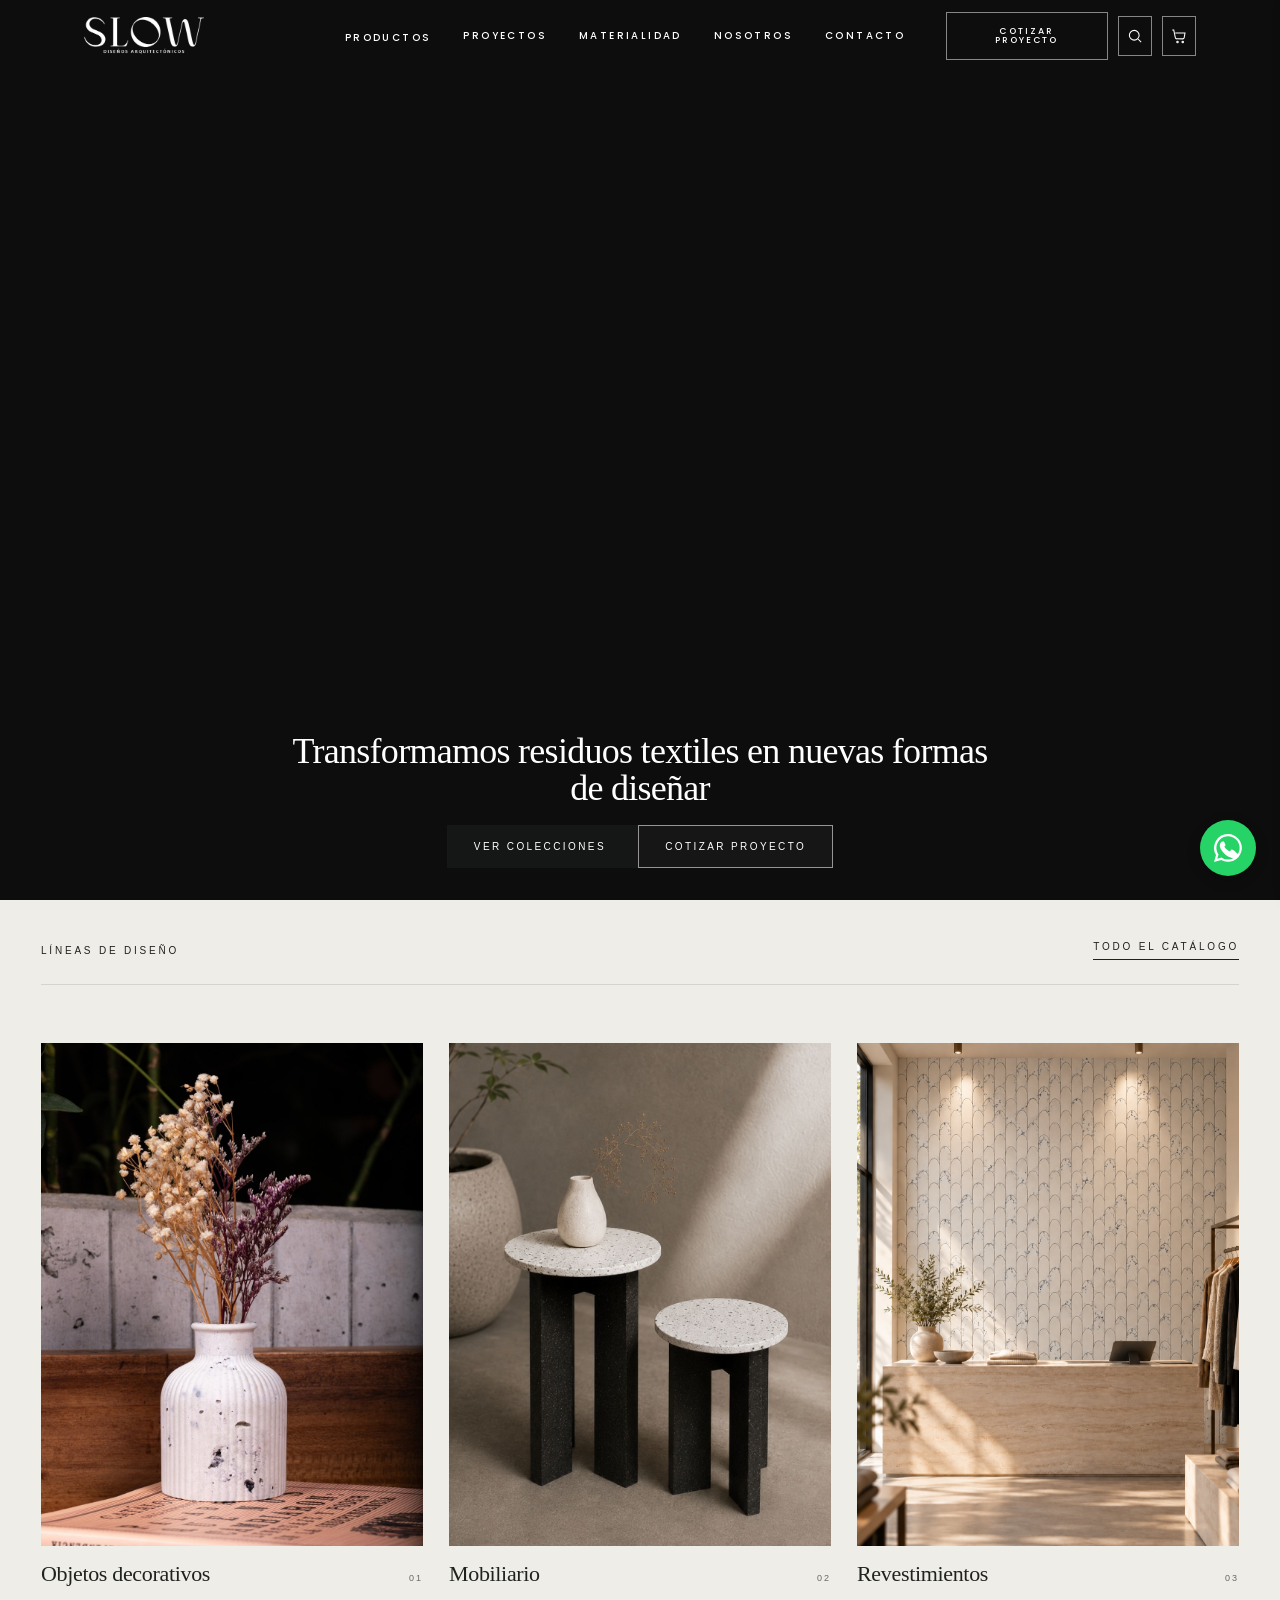
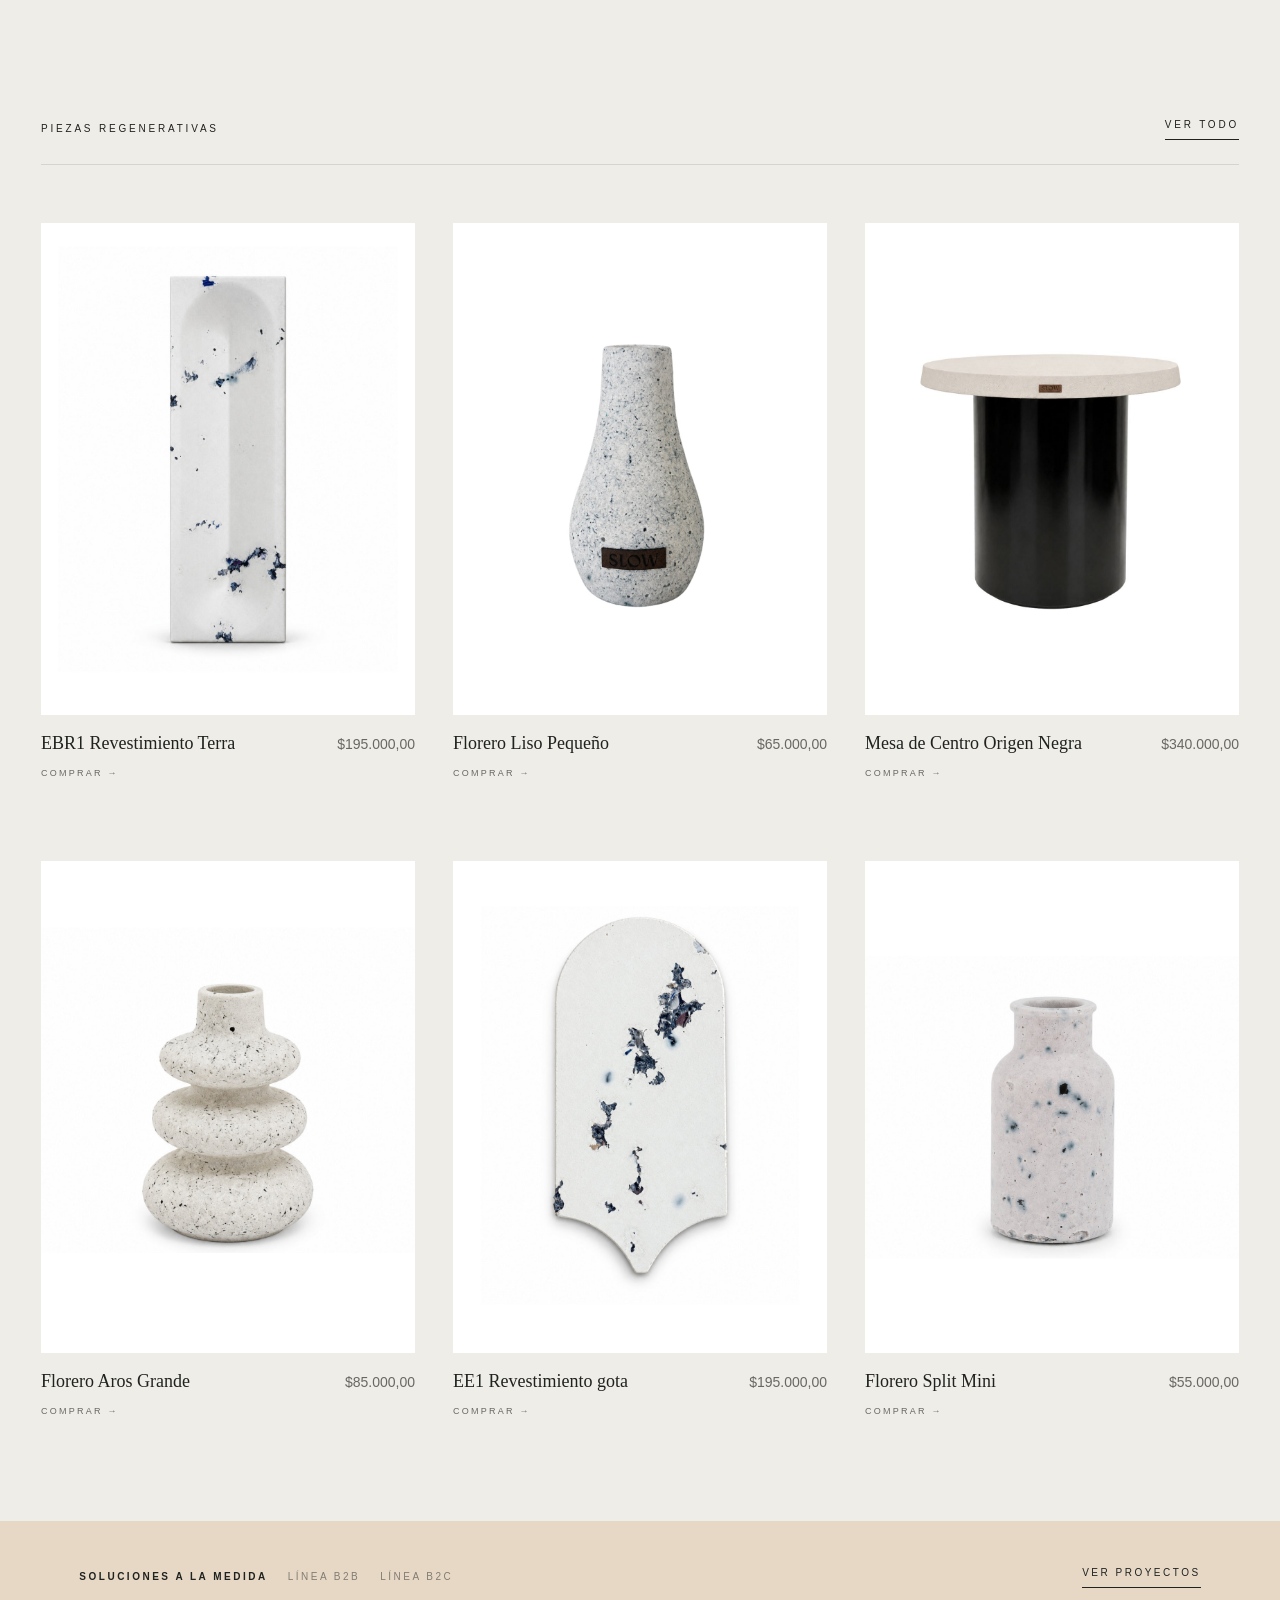
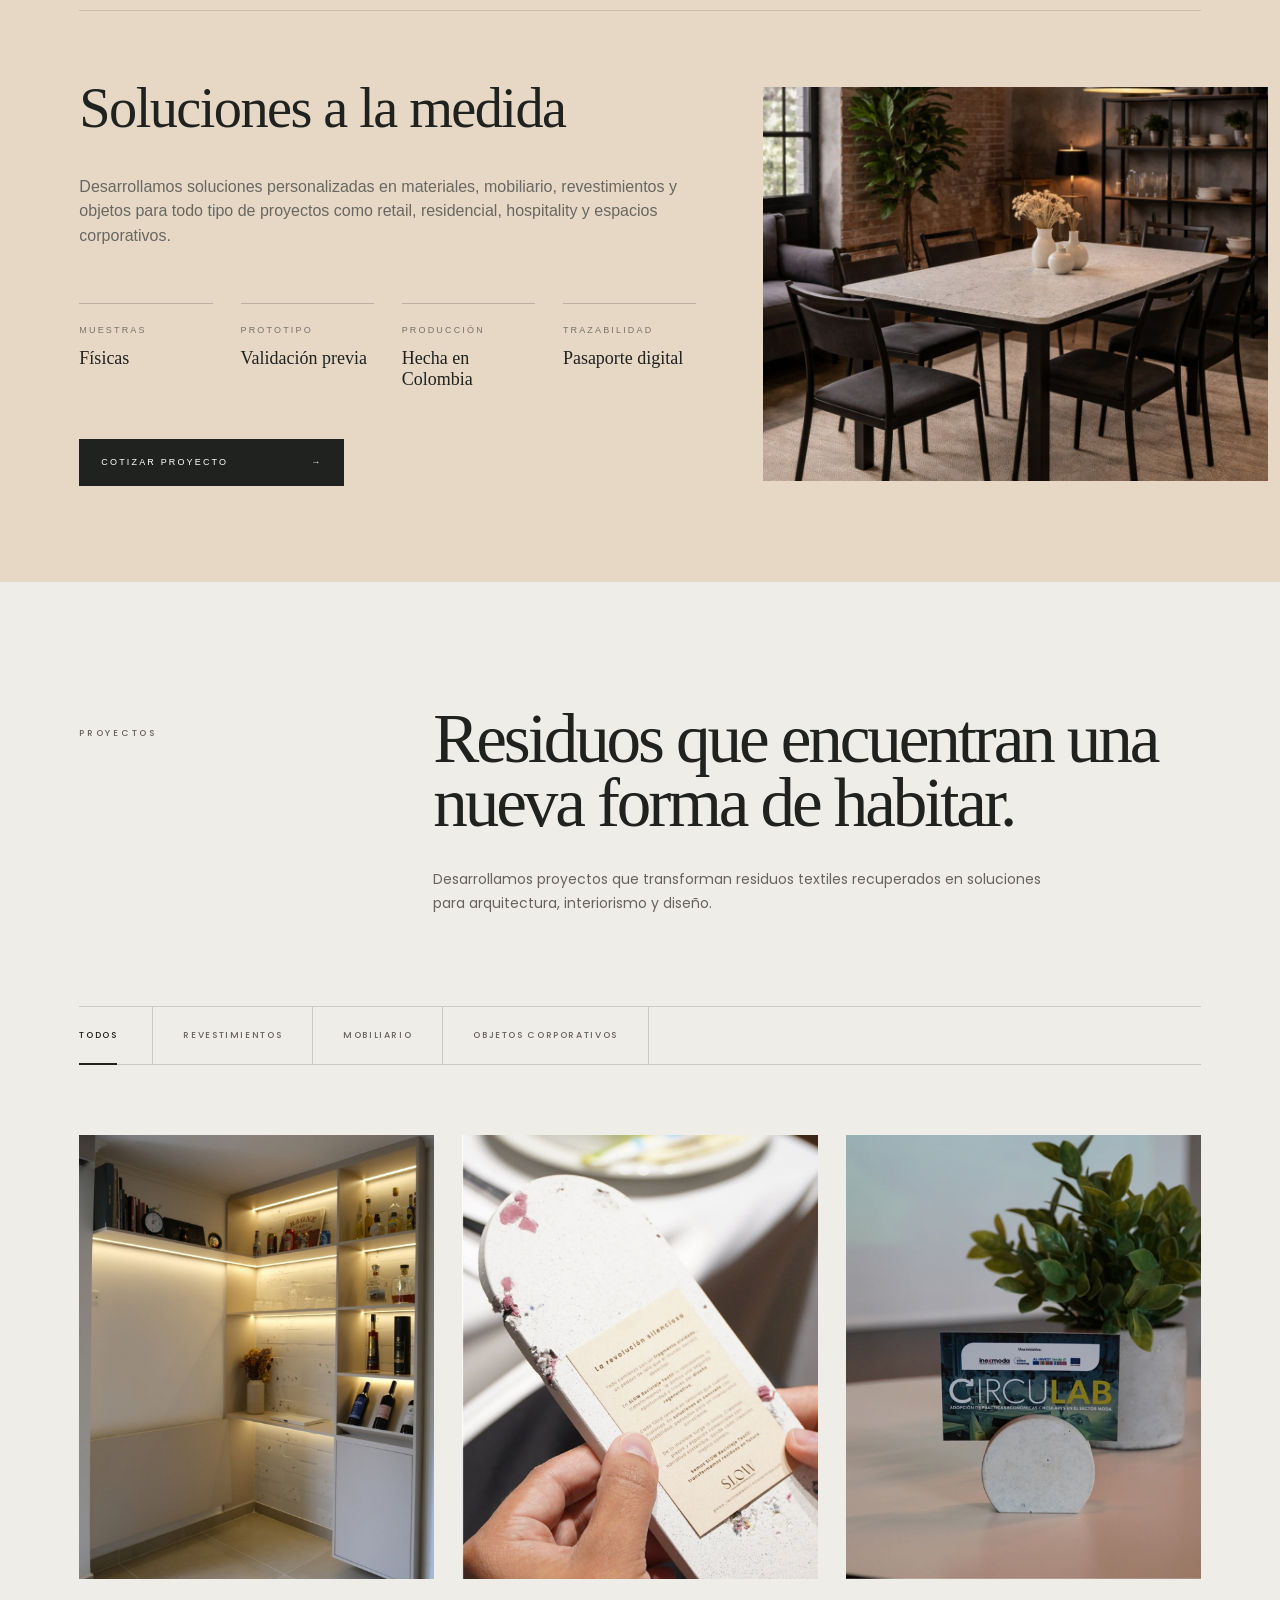
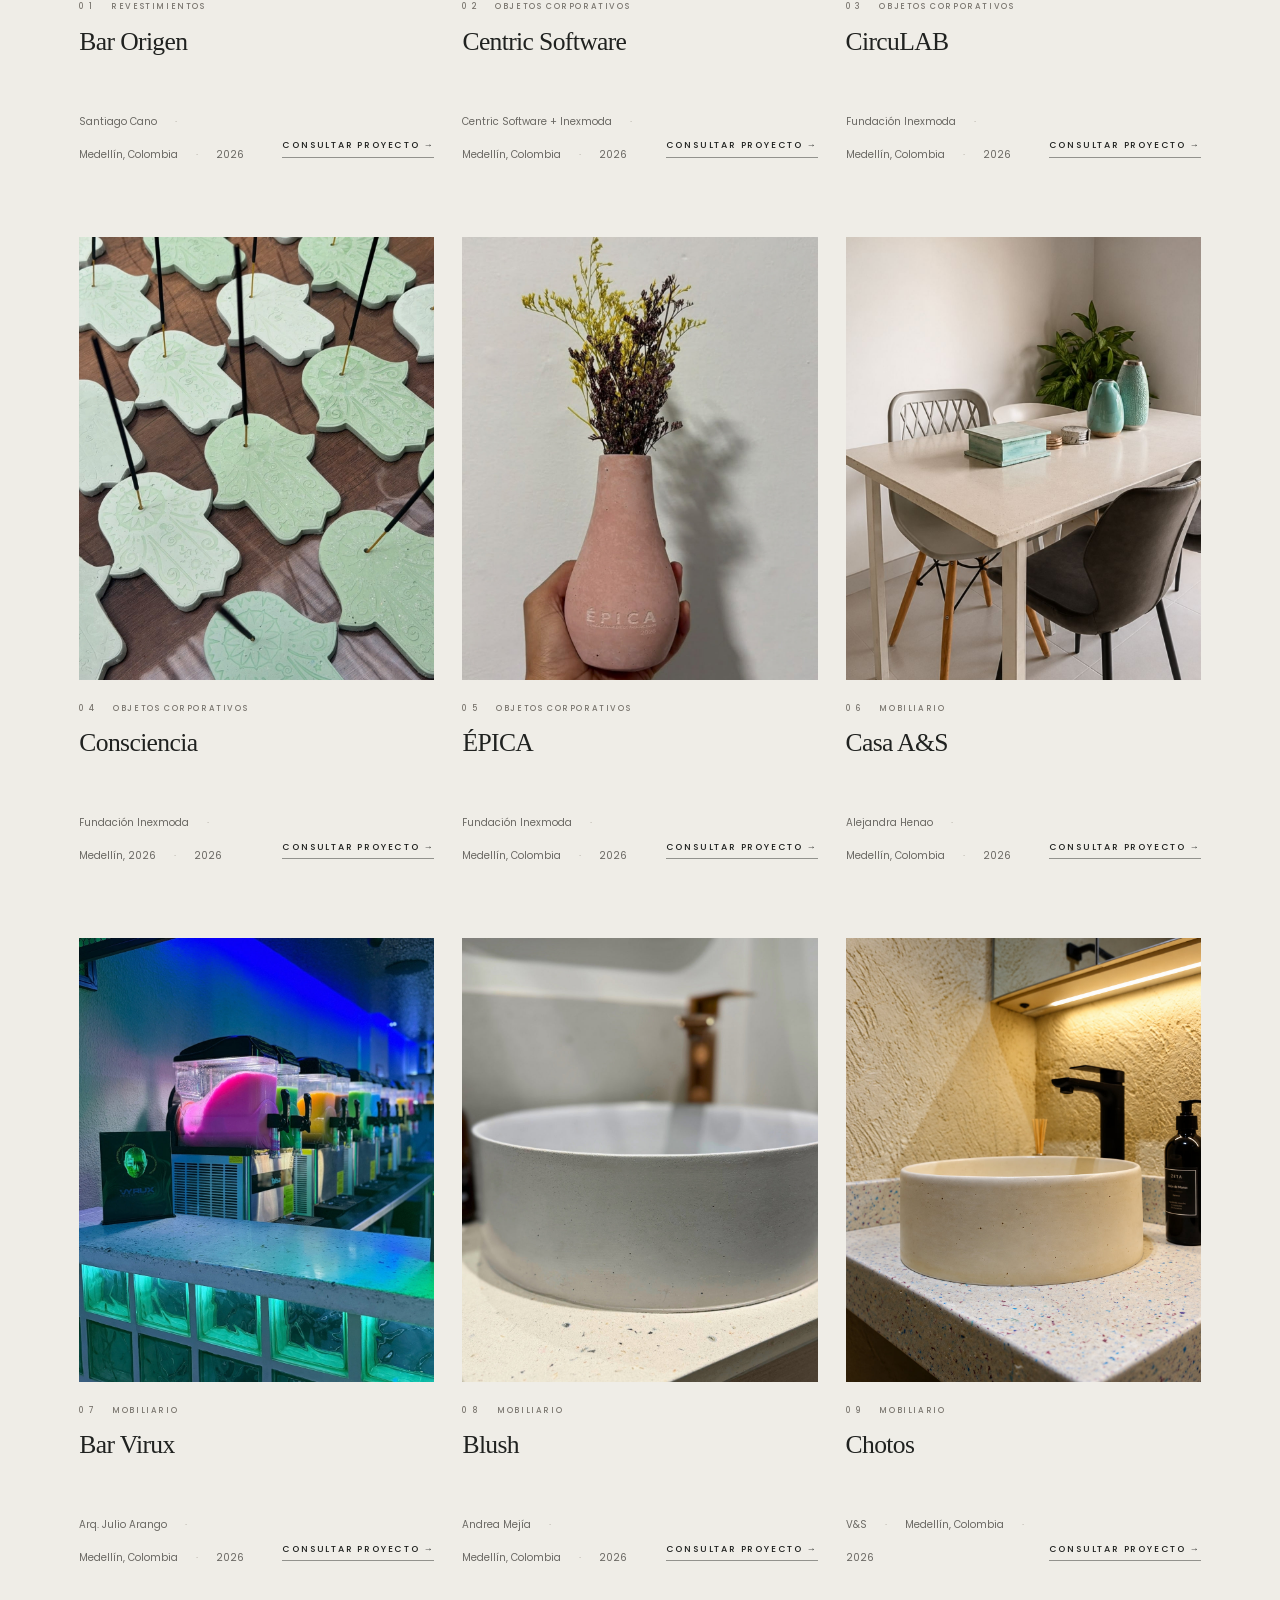
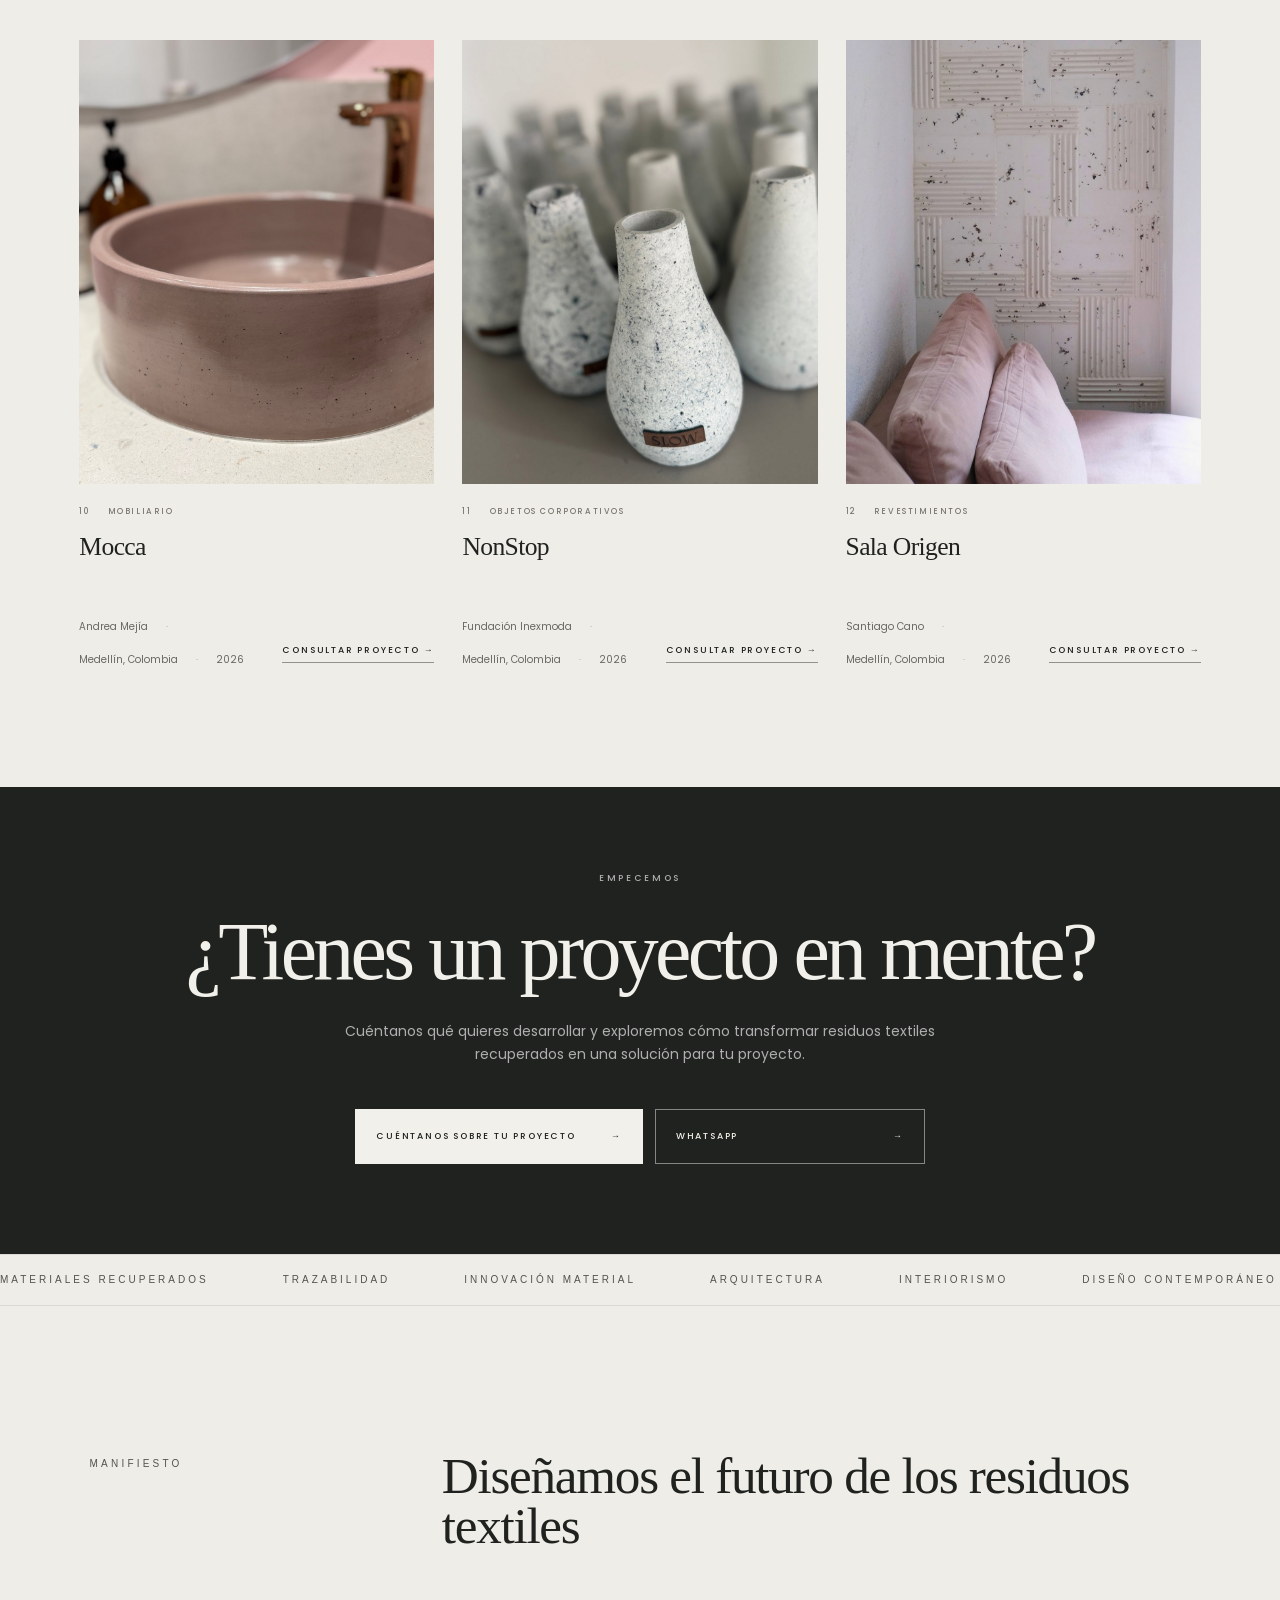
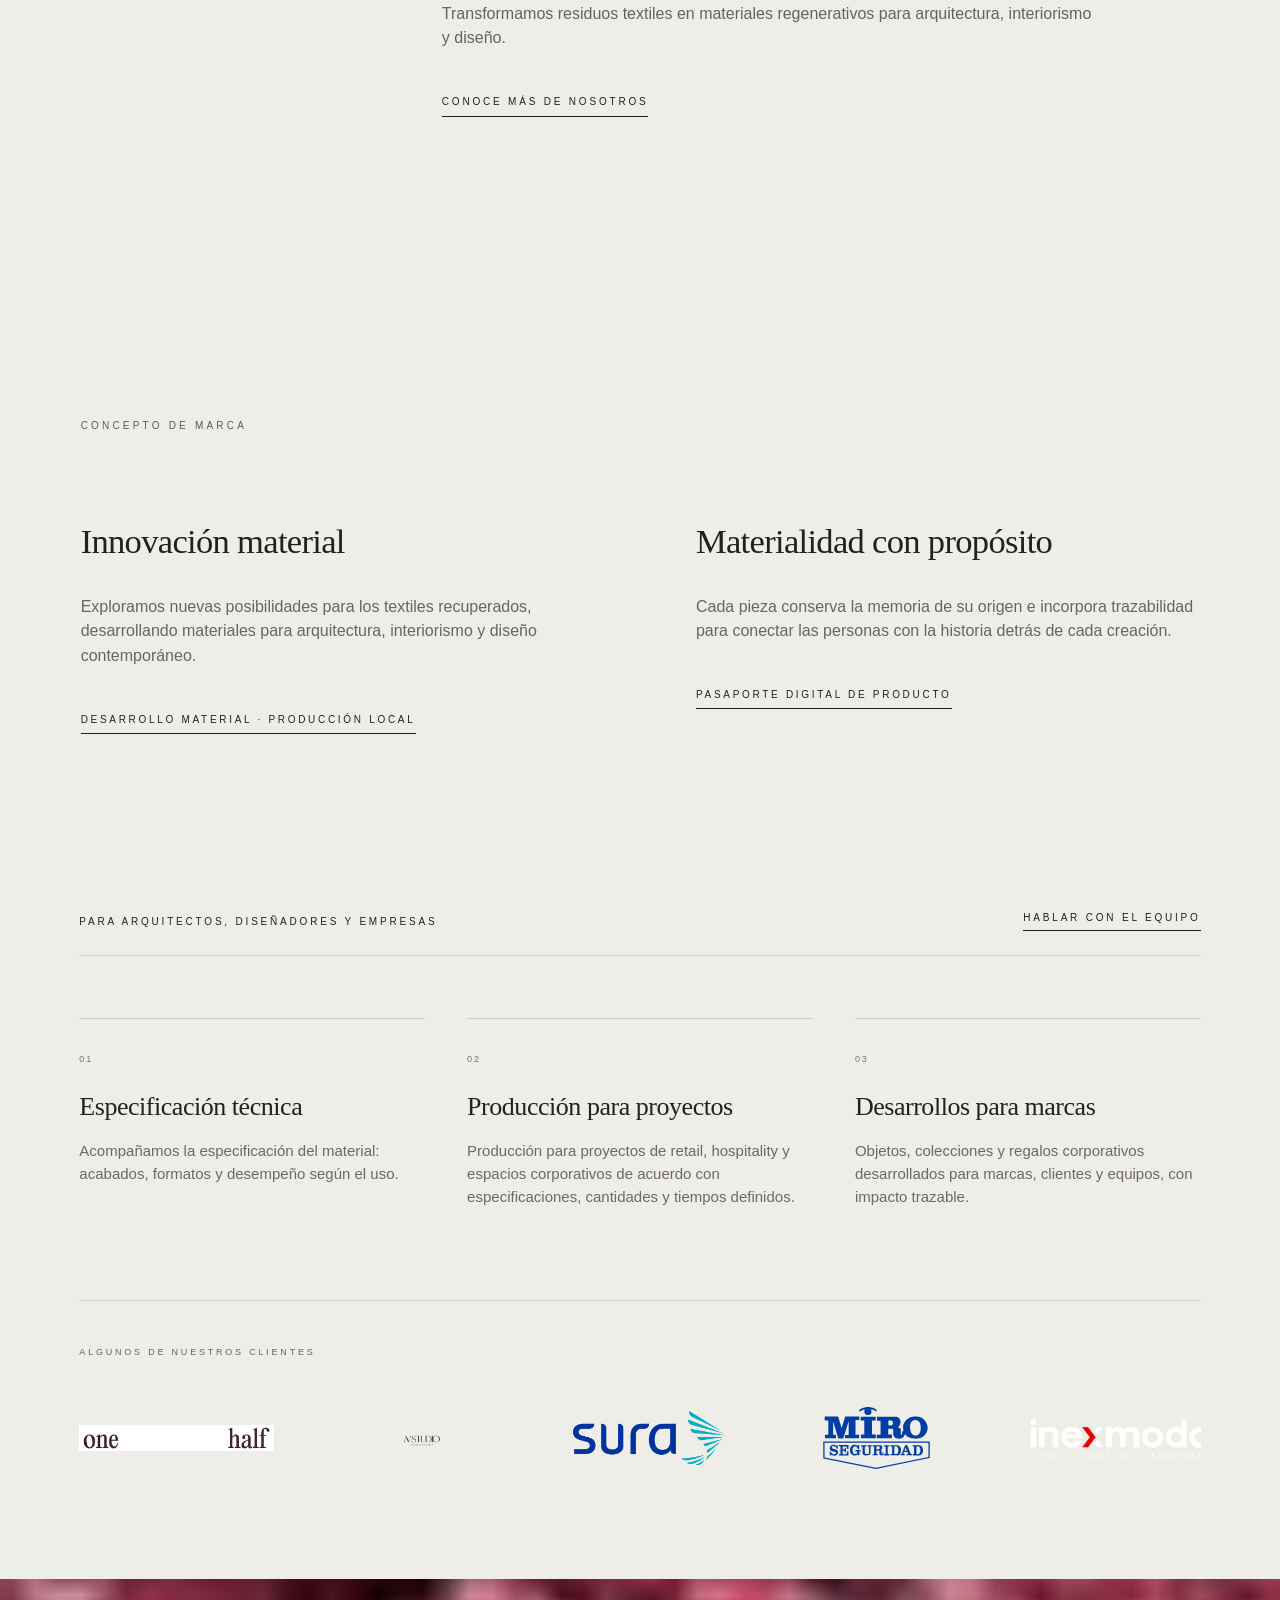
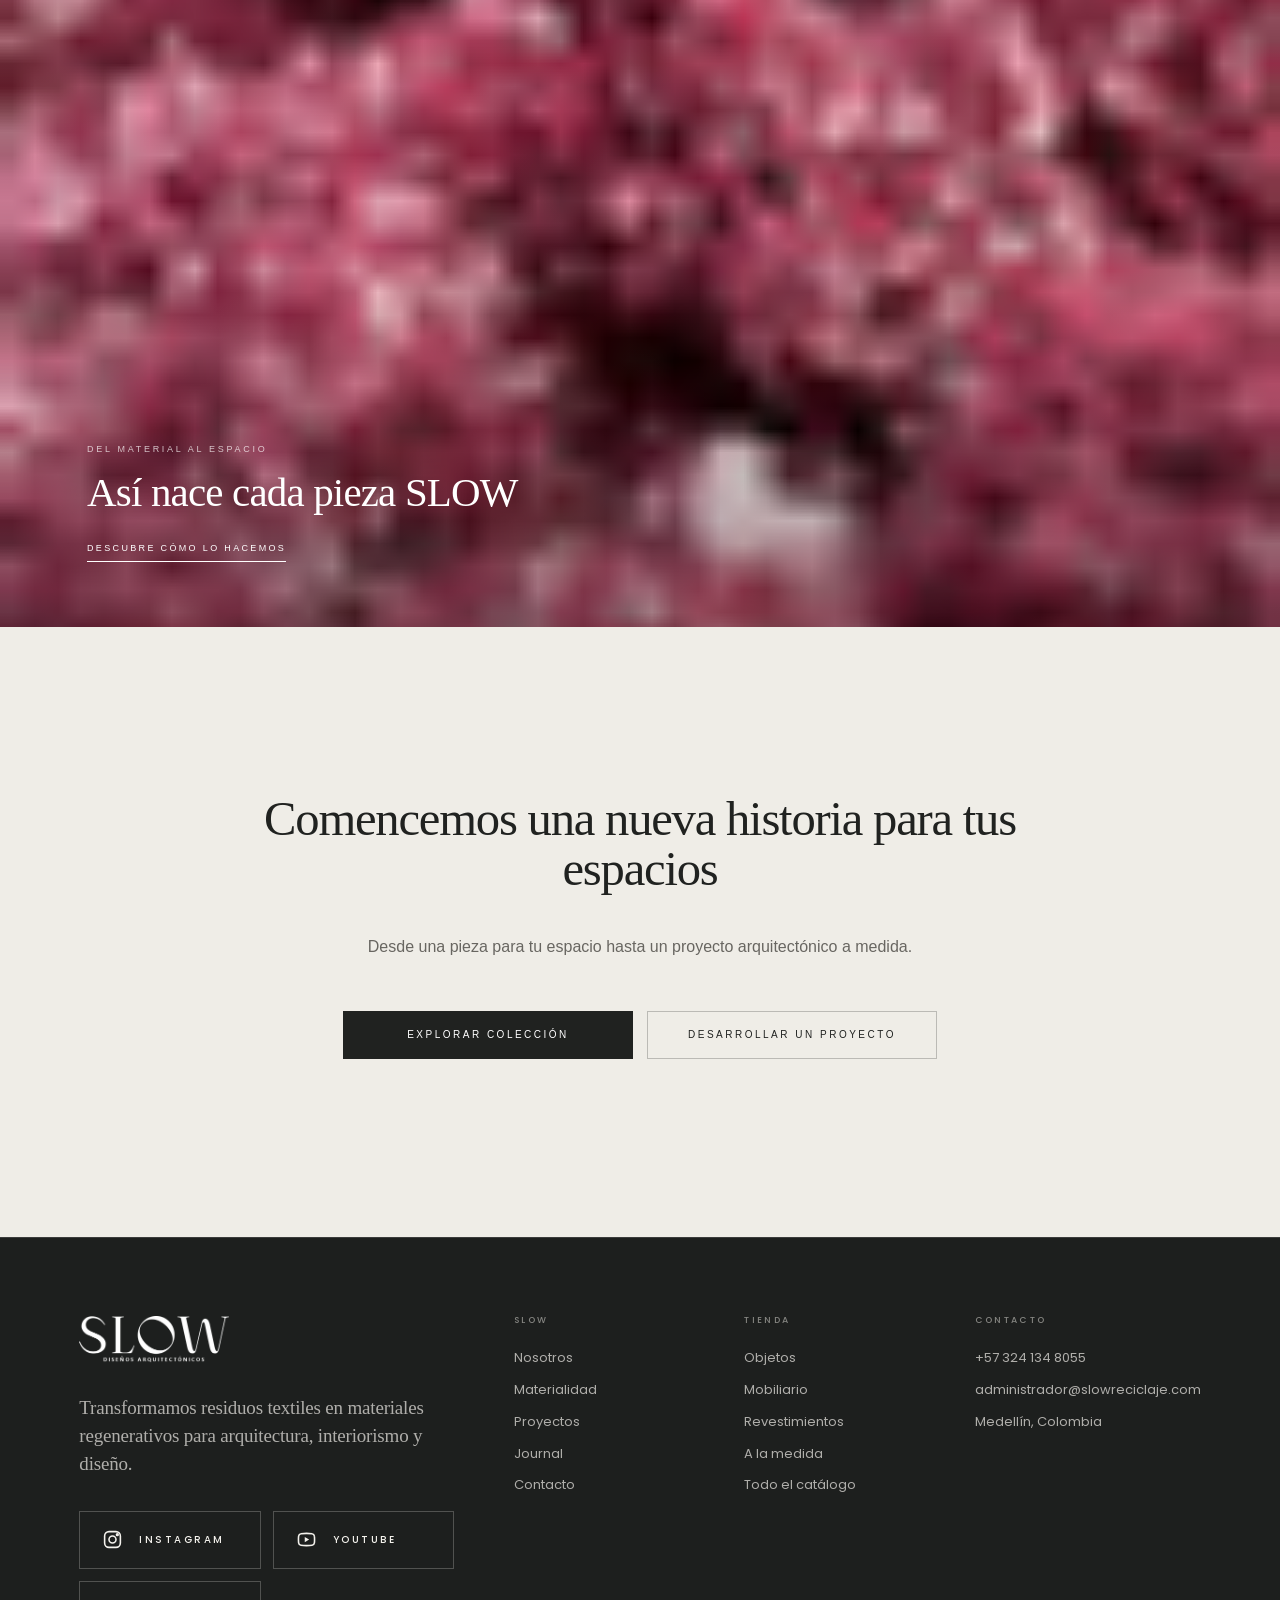
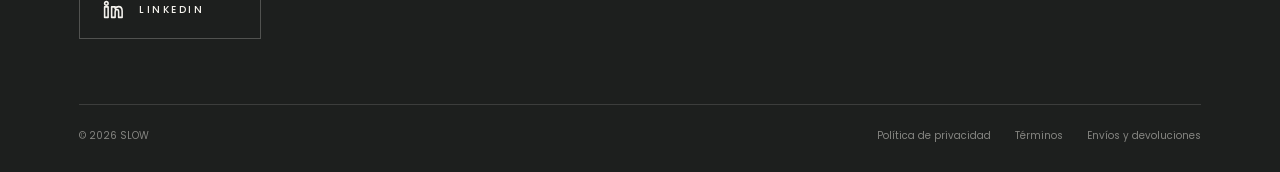
==== commit 701dc9bb: "Merge branch 'main' of https://github.com/Alejohgherrera/Slow" ====
--- a/index.html
+++ b/index.html
@@ -1,4 +1,4 @@
-<!DOCTYPE html>
+﻿<!DOCTYPE html>
 <html lang="es">
 <head>
   <!-- Google Tag Manager -->
@@ -147,7 +147,7 @@
       
  
         <a
-          href="subpages/proyectos.html"
+          href="#proyectos"
           class="slow-lovable-header__nav-link"
         >
           PROYECTOS
@@ -420,7 +420,7 @@
  
       
  
-        <a href="subpages/proyectos.html">
+        <a href="#proyectos">
           PROYECTOS
         </a>
  
@@ -1015,7 +1015,7 @@
     </div>
 
     
-      <a href="subpages/proyectos.html" class="slow-custom__projects-link">
+      <a href="#proyectos" class="slow-custom__projects-link">
         VER PROYECTOS
       </a>
     
@@ -1111,6 +1111,549 @@
 
   </div>
 
+</section>
+
+<!-- =========================================
+     PROYECTOS - HERO & FILTROS
+========================================= -->
+<section class="slow-projects-hero" id="proyectos">
+  <div class="slow-projects-hero__inner">
+
+    <div class="slow-projects-hero__header">
+      <div class="slow-projects-hero__label">
+        <span>PROYECTOS</span>
+      </div>
+
+      <div class="slow-projects-hero__content">
+        <h2 class="slow-projects-hero__heading">
+          Residuos que encuentran una nueva forma de habitar.
+        </h2>
+
+        <div class="slow-projects-hero__description">
+          <p>Desarrollamos proyectos que transforman residuos textiles recuperados en soluciones para arquitectura, interiorismo y diseño.</p>
+        </div>
+      </div>
+    </div>
+
+    <!-- FILTROS -->
+    <nav class="slow-projects-hero__filters" aria-label="Categorías de proyectos">
+      <button type="button" class="slow-projects-hero__filter is-active" data-project-filter="all">
+        TODOS
+      </button>
+      <button type="button" class="slow-projects-hero__filter" data-project-filter="revestimientos">
+        REVESTIMIENTOS
+      </button>
+      <button type="button" class="slow-projects-hero__filter" data-project-filter="mobiliario">
+        MOBILIARIO
+      </button>
+      <button type="button" class="slow-projects-hero__filter" data-project-filter="objetos-corporativos">
+        OBJETOS CORPORATIVOS
+      </button>
+    </nav>
+
+  </div>
+</section>
+
+<!-- =========================================
+     PROYECTOS - GRID (12 PROYECTOS)
+========================================= -->
+<section class="slow-projects-grid">
+  <div class="slow-projects-grid__inner">
+    <div class="slow-projects-grid__list">
+      <article class="slow-projects-grid__project" data-project-category="revestimientos">
+        <!-- IMAGEN -->
+        <a href="https://wa.me/573122387209?text=Hola%20SLOW%2C%20me%20interesa%20conocer%20m%C3%A1s%20sobre%20el%20proyecto%3A%20Bar%20Origen" target="_blank" rel="noopener" class="slow-projects-grid__media-link" aria-label="Ver proyecto Bar Origen">
+          <div class="slow-projects-grid__media" style="position:relative !important; display:block !important; width:100% !important; height:auto !important; overflow:hidden !important;">
+            <div aria-hidden="true" style="display:block !important; width:100% !important; padding-top:125% !important; pointer-events:none !important;"></div>
+            <img src="assets/images/projects/BAR_CHOTOS.jpg" alt="Bar Origen" loading="lazy" class="slow-projects-grid__image" style="position:absolute !important; inset:0 !important; width:100% !important; height:100% !important; object-fit:cover !important; object-position:center center !important; display:block !important;">
+          </div>
+        </a>
+
+        <!-- INFORMACIÓN -->
+        <div class="slow-projects-grid__info">
+          <div class="slow-projects-grid__info-main">
+            <!-- NÚMERO + CATEGORÍA -->
+            <div class="slow-projects-grid__meta-top">
+              <span class="slow-projects-grid__number">0 1</span>
+              <span class="slow-projects-grid__category">Revestimientos</span>
+            </div>
+
+            <!-- TÍTULO -->
+            <h3 class="slow-projects-grid__title">
+              <a href="https://wa.me/573122387209?text=Hola%20SLOW%2C%20me%20interesa%20conocer%20m%C3%A1s%20sobre%20el%20proyecto%3A%20Bar%20Origen" target="_blank" rel="noopener" class="slow-projects-grid__title-link">
+                Bar Origen
+              </a>
+            </h3>
+
+            <!-- CLIENTE · CIUDAD · AÑO -->
+            <div class="slow-projects-grid__meta-bottom">
+              <span>Santiago Cano</span>
+              <span>Medellín, Colombia</span>
+              <span>2026</span>
+            </div>
+          </div>
+
+          <!-- ENLACE ACCIÓN -->
+          <a href="https://wa.me/573122387209?text=Hola%20SLOW%2C%20me%20interesa%20conocer%20m%C3%A1s%20sobre%20el%20proyecto%3A%20Bar%20Origen" target="_blank" rel="noopener" class="slow-projects-grid__link">
+            CONSULTAR PROYECTO →
+          </a>
+        </div>
+      </article>
+      <article class="slow-projects-grid__project" data-project-category="objetos-corporativos">
+        <!-- IMAGEN -->
+        <a href="https://wa.me/573122387209?text=Hola%20SLOW%2C%20me%20interesa%20conocer%20m%C3%A1s%20sobre%20el%20proyecto%3A%20Centric%20Software" target="_blank" rel="noopener" class="slow-projects-grid__media-link" aria-label="Ver proyecto Centric Software">
+          <div class="slow-projects-grid__media" style="position:relative !important; display:block !important; width:100% !important; height:auto !important; overflow:hidden !important;">
+            <div aria-hidden="true" style="display:block !important; width:100% !important; padding-top:125% !important; pointer-events:none !important;"></div>
+            <img src="assets/images/projects/CENTRIC_SOFTWARE_5.jpg" alt="Centric Software" loading="lazy" class="slow-projects-grid__image" style="position:absolute !important; inset:0 !important; width:100% !important; height:100% !important; object-fit:cover !important; object-position:center center !important; display:block !important;">
+          </div>
+        </a>
+
+        <!-- INFORMACIÓN -->
+        <div class="slow-projects-grid__info">
+          <div class="slow-projects-grid__info-main">
+            <!-- NÚMERO + CATEGORÍA -->
+            <div class="slow-projects-grid__meta-top">
+              <span class="slow-projects-grid__number">0 2</span>
+              <span class="slow-projects-grid__category">Objetos Corporativos</span>
+            </div>
+
+            <!-- TÍTULO -->
+            <h3 class="slow-projects-grid__title">
+              <a href="https://wa.me/573122387209?text=Hola%20SLOW%2C%20me%20interesa%20conocer%20m%C3%A1s%20sobre%20el%20proyecto%3A%20Centric%20Software" target="_blank" rel="noopener" class="slow-projects-grid__title-link">
+                Centric Software
+              </a>
+            </h3>
+
+            <!-- CLIENTE · CIUDAD · AÑO -->
+            <div class="slow-projects-grid__meta-bottom">
+              <span>Centric Software + Inexmoda</span>
+              <span>Medellín, Colombia</span>
+              <span>2026</span>
+            </div>
+          </div>
+
+          <!-- ENLACE ACCIÓN -->
+          <a href="https://wa.me/573122387209?text=Hola%20SLOW%2C%20me%20interesa%20conocer%20m%C3%A1s%20sobre%20el%20proyecto%3A%20Centric%20Software" target="_blank" rel="noopener" class="slow-projects-grid__link">
+            CONSULTAR PROYECTO →
+          </a>
+        </div>
+      </article>
+      <article class="slow-projects-grid__project" data-project-category="objetos-corporativos">
+        <!-- IMAGEN -->
+        <a href="https://wa.me/573122387209?text=Hola%20SLOW%2C%20me%20interesa%20conocer%20m%C3%A1s%20sobre%20el%20proyecto%3A%20CircuLAB" target="_blank" rel="noopener" class="slow-projects-grid__media-link" aria-label="Ver proyecto CircuLAB">
+          <div class="slow-projects-grid__media" style="position:relative !important; display:block !important; width:100% !important; height:auto !important; overflow:hidden !important;">
+            <div aria-hidden="true" style="display:block !important; width:100% !important; padding-top:125% !important; pointer-events:none !important;"></div>
+            <img src="assets/images/projects/CIRCULAB_3.jpg" alt="CircuLAB" loading="lazy" class="slow-projects-grid__image" style="position:absolute !important; inset:0 !important; width:100% !important; height:100% !important; object-fit:cover !important; object-position:center center !important; display:block !important;">
+          </div>
+        </a>
+
+        <!-- INFORMACIÓN -->
+        <div class="slow-projects-grid__info">
+          <div class="slow-projects-grid__info-main">
+            <!-- NÚMERO + CATEGORÍA -->
+            <div class="slow-projects-grid__meta-top">
+              <span class="slow-projects-grid__number">0 3</span>
+              <span class="slow-projects-grid__category">Objetos Corporativos</span>
+            </div>
+
+            <!-- TÍTULO -->
+            <h3 class="slow-projects-grid__title">
+              <a href="https://wa.me/573122387209?text=Hola%20SLOW%2C%20me%20interesa%20conocer%20m%C3%A1s%20sobre%20el%20proyecto%3A%20CircuLAB" target="_blank" rel="noopener" class="slow-projects-grid__title-link">
+                CircuLAB
+              </a>
+            </h3>
+
+            <!-- CLIENTE · CIUDAD · AÑO -->
+            <div class="slow-projects-grid__meta-bottom">
+              <span>Fundación Inexmoda</span>
+              <span>Medellín, Colombia</span>
+              <span>2026</span>
+            </div>
+          </div>
+
+          <!-- ENLACE ACCIÓN -->
+          <a href="https://wa.me/573122387209?text=Hola%20SLOW%2C%20me%20interesa%20conocer%20m%C3%A1s%20sobre%20el%20proyecto%3A%20CircuLAB" target="_blank" rel="noopener" class="slow-projects-grid__link">
+            CONSULTAR PROYECTO →
+          </a>
+        </div>
+      </article>
+      <article class="slow-projects-grid__project" data-project-category="objetos-corporativos">
+        <!-- IMAGEN -->
+        <a href="https://wa.me/573122387209?text=Hola%20SLOW%2C%20me%20interesa%20conocer%20m%C3%A1s%20sobre%20el%20proyecto%3A%20Consciencia" target="_blank" rel="noopener" class="slow-projects-grid__media-link" aria-label="Ver proyecto Consciencia">
+          <div class="slow-projects-grid__media" style="position:relative !important; display:block !important; width:100% !important; height:auto !important; overflow:hidden !important;">
+            <div aria-hidden="true" style="display:block !important; width:100% !important; padding-top:125% !important; pointer-events:none !important;"></div>
+            <img src="assets/images/projects/OBJETOS_CORPORATIVOS.jpg" alt="Consciencia" loading="lazy" class="slow-projects-grid__image" style="position:absolute !important; inset:0 !important; width:100% !important; height:100% !important; object-fit:cover !important; object-position:center center !important; display:block !important;">
+          </div>
+        </a>
+
+        <!-- INFORMACIÓN -->
+        <div class="slow-projects-grid__info">
+          <div class="slow-projects-grid__info-main">
+            <!-- NÚMERO + CATEGORÍA -->
+            <div class="slow-projects-grid__meta-top">
+              <span class="slow-projects-grid__number">0 4</span>
+              <span class="slow-projects-grid__category">Objetos corporativos</span>
+            </div>
+
+            <!-- TÍTULO -->
+            <h3 class="slow-projects-grid__title">
+              <a href="https://wa.me/573122387209?text=Hola%20SLOW%2C%20me%20interesa%20conocer%20m%C3%A1s%20sobre%20el%20proyecto%3A%20Consciencia" target="_blank" rel="noopener" class="slow-projects-grid__title-link">
+                Consciencia
+              </a>
+            </h3>
+
+            <!-- CLIENTE · CIUDAD · AÑO -->
+            <div class="slow-projects-grid__meta-bottom">
+              <span>Fundación Inexmoda</span>
+              <span>Medellín, 2026</span>
+              <span>2026</span>
+            </div>
+          </div>
+
+          <!-- ENLACE ACCIÓN -->
+          <a href="https://wa.me/573122387209?text=Hola%20SLOW%2C%20me%20interesa%20conocer%20m%C3%A1s%20sobre%20el%20proyecto%3A%20Consciencia" target="_blank" rel="noopener" class="slow-projects-grid__link">
+            CONSULTAR PROYECTO →
+          </a>
+        </div>
+      </article>
+      <article class="slow-projects-grid__project" data-project-category="objetos-corporativos">
+        <!-- IMAGEN -->
+        <a href="https://wa.me/573122387209?text=Hola%20SLOW%2C%20me%20interesa%20conocer%20m%C3%A1s%20sobre%20el%20proyecto%3A%20%C3%89PICA" target="_blank" rel="noopener" class="slow-projects-grid__media-link" aria-label="Ver proyecto ÉPICA">
+          <div class="slow-projects-grid__media" style="position:relative !important; display:block !important; width:100% !important; height:auto !important; overflow:hidden !important;">
+            <div aria-hidden="true" style="display:block !important; width:100% !important; padding-top:125% !important; pointer-events:none !important;"></div>
+            <img src="assets/images/projects/EPICA_3.jpg" alt="ÉPICA" loading="lazy" class="slow-projects-grid__image" style="position:absolute !important; inset:0 !important; width:100% !important; height:100% !important; object-fit:cover !important; object-position:center center !important; display:block !important;">
+          </div>
+        </a>
+
+        <!-- INFORMACIÓN -->
+        <div class="slow-projects-grid__info">
+          <div class="slow-projects-grid__info-main">
+            <!-- NÚMERO + CATEGORÍA -->
+            <div class="slow-projects-grid__meta-top">
+              <span class="slow-projects-grid__number">0 5</span>
+              <span class="slow-projects-grid__category">Objetos Corporativos</span>
+            </div>
+
+            <!-- TÍTULO -->
+            <h3 class="slow-projects-grid__title">
+              <a href="https://wa.me/573122387209?text=Hola%20SLOW%2C%20me%20interesa%20conocer%20m%C3%A1s%20sobre%20el%20proyecto%3A%20%C3%89PICA" target="_blank" rel="noopener" class="slow-projects-grid__title-link">
+                ÉPICA
+              </a>
+            </h3>
+
+            <!-- CLIENTE · CIUDAD · AÑO -->
+            <div class="slow-projects-grid__meta-bottom">
+              <span>Fundación Inexmoda</span>
+              <span>Medellín, Colombia</span>
+              <span>2026</span>
+            </div>
+          </div>
+
+          <!-- ENLACE ACCIÓN -->
+          <a href="https://wa.me/573122387209?text=Hola%20SLOW%2C%20me%20interesa%20conocer%20m%C3%A1s%20sobre%20el%20proyecto%3A%20%C3%89PICA" target="_blank" rel="noopener" class="slow-projects-grid__link">
+            CONSULTAR PROYECTO →
+          </a>
+        </div>
+      </article>
+      <article class="slow-projects-grid__project" data-project-category="mobiliario">
+        <!-- IMAGEN -->
+        <a href="https://wa.me/573122387209?text=Hola%20SLOW%2C%20me%20interesa%20conocer%20m%C3%A1s%20sobre%20el%20proyecto%3A%20Casa%20A%26S" target="_blank" rel="noopener" class="slow-projects-grid__media-link" aria-label="Ver proyecto Casa A&S">
+          <div class="slow-projects-grid__media" style="position:relative !important; display:block !important; width:100% !important; height:auto !important; overflow:hidden !important;">
+            <div aria-hidden="true" style="display:block !important; width:100% !important; padding-top:125% !important; pointer-events:none !important;"></div>
+            <img src="assets/images/projects/Comedor_AyS.jpg" alt="Casa A&S" loading="lazy" class="slow-projects-grid__image" style="position:absolute !important; inset:0 !important; width:100% !important; height:100% !important; object-fit:cover !important; object-position:center center !important; display:block !important;">
+          </div>
+        </a>
+
+        <!-- INFORMACIÓN -->
+        <div class="slow-projects-grid__info">
+          <div class="slow-projects-grid__info-main">
+            <!-- NÚMERO + CATEGORÍA -->
+            <div class="slow-projects-grid__meta-top">
+              <span class="slow-projects-grid__number">0 6</span>
+              <span class="slow-projects-grid__category">Mobiliario</span>
+            </div>
+
+            <!-- TÍTULO -->
+            <h3 class="slow-projects-grid__title">
+              <a href="https://wa.me/573122387209?text=Hola%20SLOW%2C%20me%20interesa%20conocer%20m%C3%A1s%20sobre%20el%20proyecto%3A%20Casa%20A%26S" target="_blank" rel="noopener" class="slow-projects-grid__title-link">
+                Casa A&S
+              </a>
+            </h3>
+
+            <!-- CLIENTE · CIUDAD · AÑO -->
+            <div class="slow-projects-grid__meta-bottom">
+              <span>Alejandra Henao</span>
+              <span>Medellín, Colombia</span>
+              <span>2026</span>
+            </div>
+          </div>
+
+          <!-- ENLACE ACCIÓN -->
+          <a href="https://wa.me/573122387209?text=Hola%20SLOW%2C%20me%20interesa%20conocer%20m%C3%A1s%20sobre%20el%20proyecto%3A%20Casa%20A%26S" target="_blank" rel="noopener" class="slow-projects-grid__link">
+            CONSULTAR PROYECTO →
+          </a>
+        </div>
+      </article>
+      <article class="slow-projects-grid__project" data-project-category="mobiliario">
+        <!-- IMAGEN -->
+        <a href="https://wa.me/573122387209?text=Hola%20SLOW%2C%20me%20interesa%20conocer%20m%C3%A1s%20sobre%20el%20proyecto%3A%20Bar%20Virux" target="_blank" rel="noopener" class="slow-projects-grid__media-link" aria-label="Ver proyecto Bar Virux">
+          <div class="slow-projects-grid__media" style="position:relative !important; display:block !important; width:100% !important; height:auto !important; overflow:hidden !important;">
+            <div aria-hidden="true" style="display:block !important; width:100% !important; padding-top:125% !important; pointer-events:none !important;"></div>
+            <img src="assets/images/projects/PROYECTO_VIRUX_3.jpg" alt="Bar Virux" loading="lazy" class="slow-projects-grid__image" style="position:absolute !important; inset:0 !important; width:100% !important; height:100% !important; object-fit:cover !important; object-position:center center !important; display:block !important;">
+          </div>
+        </a>
+
+        <!-- INFORMACIÓN -->
+        <div class="slow-projects-grid__info">
+          <div class="slow-projects-grid__info-main">
+            <!-- NÚMERO + CATEGORÍA -->
+            <div class="slow-projects-grid__meta-top">
+              <span class="slow-projects-grid__number">0 7</span>
+              <span class="slow-projects-grid__category">Mobiliario</span>
+            </div>
+
+            <!-- TÍTULO -->
+            <h3 class="slow-projects-grid__title">
+              <a href="https://wa.me/573122387209?text=Hola%20SLOW%2C%20me%20interesa%20conocer%20m%C3%A1s%20sobre%20el%20proyecto%3A%20Bar%20Virux" target="_blank" rel="noopener" class="slow-projects-grid__title-link">
+                Bar Virux
+              </a>
+            </h3>
+
+            <!-- CLIENTE · CIUDAD · AÑO -->
+            <div class="slow-projects-grid__meta-bottom">
+              <span>Arq. Julio Arango</span>
+              <span>Medellín, Colombia</span>
+              <span>2026</span>
+            </div>
+          </div>
+
+          <!-- ENLACE ACCIÓN -->
+          <a href="https://wa.me/573122387209?text=Hola%20SLOW%2C%20me%20interesa%20conocer%20m%C3%A1s%20sobre%20el%20proyecto%3A%20Bar%20Virux" target="_blank" rel="noopener" class="slow-projects-grid__link">
+            CONSULTAR PROYECTO →
+          </a>
+        </div>
+      </article>
+      <article class="slow-projects-grid__project" data-project-category="mobiliario">
+        <!-- IMAGEN -->
+        <a href="https://wa.me/573122387209?text=Hola%20SLOW%2C%20me%20interesa%20conocer%20m%C3%A1s%20sobre%20el%20proyecto%3A%20Blush" target="_blank" rel="noopener" class="slow-projects-grid__media-link" aria-label="Ver proyecto Blush">
+          <div class="slow-projects-grid__media" style="position:relative !important; display:block !important; width:100% !important; height:auto !important; overflow:hidden !important;">
+            <div aria-hidden="true" style="display:block !important; width:100% !important; padding-top:125% !important; pointer-events:none !important;"></div>
+            <img src="assets/images/projects/disenos_personalizados_79d19720-cbae-4885-9673-04213934d46d.jpg" alt="Blush" loading="lazy" class="slow-projects-grid__image" style="position:absolute !important; inset:0 !important; width:100% !important; height:100% !important; object-fit:cover !important; object-position:center center !important; display:block !important;">
+          </div>
+        </a>
+
+        <!-- INFORMACIÓN -->
+        <div class="slow-projects-grid__info">
+          <div class="slow-projects-grid__info-main">
+            <!-- NÚMERO + CATEGORÍA -->
+            <div class="slow-projects-grid__meta-top">
+              <span class="slow-projects-grid__number">0 8</span>
+              <span class="slow-projects-grid__category">Mobiliario</span>
+            </div>
+
+            <!-- TÍTULO -->
+            <h3 class="slow-projects-grid__title">
+              <a href="https://wa.me/573122387209?text=Hola%20SLOW%2C%20me%20interesa%20conocer%20m%C3%A1s%20sobre%20el%20proyecto%3A%20Blush" target="_blank" rel="noopener" class="slow-projects-grid__title-link">
+                Blush
+              </a>
+            </h3>
+
+            <!-- CLIENTE · CIUDAD · AÑO -->
+            <div class="slow-projects-grid__meta-bottom">
+              <span>Andrea Mejía</span>
+              <span>Medellín, Colombia</span>
+              <span>2026</span>
+            </div>
+          </div>
+
+          <!-- ENLACE ACCIÓN -->
+          <a href="https://wa.me/573122387209?text=Hola%20SLOW%2C%20me%20interesa%20conocer%20m%C3%A1s%20sobre%20el%20proyecto%3A%20Blush" target="_blank" rel="noopener" class="slow-projects-grid__link">
+            CONSULTAR PROYECTO →
+          </a>
+        </div>
+      </article>
+      <article class="slow-projects-grid__project" data-project-category="mobiliario">
+        <!-- IMAGEN -->
+        <a href="https://wa.me/573122387209?text=Hola%20SLOW%2C%20me%20interesa%20conocer%20m%C3%A1s%20sobre%20el%20proyecto%3A%20Chotos" target="_blank" rel="noopener" class="slow-projects-grid__media-link" aria-label="Ver proyecto Chotos">
+          <div class="slow-projects-grid__media" style="position:relative !important; display:block !important; width:100% !important; height:auto !important; overflow:hidden !important;">
+            <div aria-hidden="true" style="display:block !important; width:100% !important; padding-top:125% !important; pointer-events:none !important;"></div>
+            <img src="assets/images/projects/Lavabo_moderno_con_luz_calida_y_jabon_ZETA.png" alt="Chotos" loading="lazy" class="slow-projects-grid__image" style="position:absolute !important; inset:0 !important; width:100% !important; height:100% !important; object-fit:cover !important; object-position:center center !important; display:block !important;">
+          </div>
+        </a>
+
+        <!-- INFORMACIÓN -->
+        <div class="slow-projects-grid__info">
+          <div class="slow-projects-grid__info-main">
+            <!-- NÚMERO + CATEGORÍA -->
+            <div class="slow-projects-grid__meta-top">
+              <span class="slow-projects-grid__number">0 9</span>
+              <span class="slow-projects-grid__category">Mobiliario</span>
+            </div>
+
+            <!-- TÍTULO -->
+            <h3 class="slow-projects-grid__title">
+              <a href="https://wa.me/573122387209?text=Hola%20SLOW%2C%20me%20interesa%20conocer%20m%C3%A1s%20sobre%20el%20proyecto%3A%20Chotos" target="_blank" rel="noopener" class="slow-projects-grid__title-link">
+                Chotos
+              </a>
+            </h3>
+
+            <!-- CLIENTE · CIUDAD · AÑO -->
+            <div class="slow-projects-grid__meta-bottom">
+              <span>V&S</span>
+              <span>Medellín, Colombia</span>
+              <span>2026</span>
+            </div>
+          </div>
+
+          <!-- ENLACE ACCIÓN -->
+          <a href="https://wa.me/573122387209?text=Hola%20SLOW%2C%20me%20interesa%20conocer%20m%C3%A1s%20sobre%20el%20proyecto%3A%20Chotos" target="_blank" rel="noopener" class="slow-projects-grid__link">
+            CONSULTAR PROYECTO →
+          </a>
+        </div>
+      </article>
+      <article class="slow-projects-grid__project" data-project-category="mobiliario">
+        <!-- IMAGEN -->
+        <a href="https://wa.me/573122387209?text=Hola%20SLOW%2C%20me%20interesa%20conocer%20m%C3%A1s%20sobre%20el%20proyecto%3A%20Mocca" target="_blank" rel="noopener" class="slow-projects-grid__media-link" aria-label="Ver proyecto Mocca">
+          <div class="slow-projects-grid__media" style="position:relative !important; display:block !important; width:100% !important; height:auto !important; overflow:hidden !important;">
+            <div aria-hidden="true" style="display:block !important; width:100% !important; padding-top:125% !important; pointer-events:none !important;"></div>
+            <img src="assets/images/projects/118.jpg" alt="Mocca" loading="lazy" class="slow-projects-grid__image" style="position:absolute !important; inset:0 !important; width:100% !important; height:100% !important; object-fit:cover !important; object-position:center center !important; display:block !important;">
+          </div>
+        </a>
+
+        <!-- INFORMACIÓN -->
+        <div class="slow-projects-grid__info">
+          <div class="slow-projects-grid__info-main">
+            <!-- NÚMERO + CATEGORÍA -->
+            <div class="slow-projects-grid__meta-top">
+              <span class="slow-projects-grid__number">10</span>
+              <span class="slow-projects-grid__category">Mobiliario</span>
+            </div>
+
+            <!-- TÍTULO -->
+            <h3 class="slow-projects-grid__title">
+              <a href="https://wa.me/573122387209?text=Hola%20SLOW%2C%20me%20interesa%20conocer%20m%C3%A1s%20sobre%20el%20proyecto%3A%20Mocca" target="_blank" rel="noopener" class="slow-projects-grid__title-link">
+                Mocca
+              </a>
+            </h3>
+
+            <!-- CLIENTE · CIUDAD · AÑO -->
+            <div class="slow-projects-grid__meta-bottom">
+              <span>Andrea Mejía</span>
+              <span>Medellín, Colombia</span>
+              <span>2026</span>
+            </div>
+          </div>
+
+          <!-- ENLACE ACCIÓN -->
+          <a href="https://wa.me/573122387209?text=Hola%20SLOW%2C%20me%20interesa%20conocer%20m%C3%A1s%20sobre%20el%20proyecto%3A%20Mocca" target="_blank" rel="noopener" class="slow-projects-grid__link">
+            CONSULTAR PROYECTO →
+          </a>
+        </div>
+      </article>
+      <article class="slow-projects-grid__project" data-project-category="objetos-corporativos">
+        <!-- IMAGEN -->
+        <a href="https://wa.me/573122387209?text=Hola%20SLOW%2C%20me%20interesa%20conocer%20m%C3%A1s%20sobre%20el%20proyecto%3A%20NonStop" target="_blank" rel="noopener" class="slow-projects-grid__media-link" aria-label="Ver proyecto NonStop">
+          <div class="slow-projects-grid__media" style="position:relative !important; display:block !important; width:100% !important; height:auto !important; overflow:hidden !important;">
+            <div aria-hidden="true" style="display:block !important; width:100% !important; padding-top:125% !important; pointer-events:none !important;"></div>
+            <img src="assets/images/projects/NONSTOP.jpg" alt="NonStop" loading="lazy" class="slow-projects-grid__image" style="position:absolute !important; inset:0 !important; width:100% !important; height:100% !important; object-fit:cover !important; object-position:center center !important; display:block !important;">
+          </div>
+        </a>
+
+        <!-- INFORMACIÓN -->
+        <div class="slow-projects-grid__info">
+          <div class="slow-projects-grid__info-main">
+            <!-- NÚMERO + CATEGORÍA -->
+            <div class="slow-projects-grid__meta-top">
+              <span class="slow-projects-grid__number">11</span>
+              <span class="slow-projects-grid__category">Objetos Corporativos</span>
+            </div>
+
+            <!-- TÍTULO -->
+            <h3 class="slow-projects-grid__title">
+              <a href="https://wa.me/573122387209?text=Hola%20SLOW%2C%20me%20interesa%20conocer%20m%C3%A1s%20sobre%20el%20proyecto%3A%20NonStop" target="_blank" rel="noopener" class="slow-projects-grid__title-link">
+                NonStop
+              </a>
+            </h3>
+
+            <!-- CLIENTE · CIUDAD · AÑO -->
+            <div class="slow-projects-grid__meta-bottom">
+              <span>Fundación Inexmoda</span>
+              <span>Medellín, Colombia</span>
+              <span>2026</span>
+            </div>
+          </div>
+
+          <!-- ENLACE ACCIÓN -->
+          <a href="https://wa.me/573122387209?text=Hola%20SLOW%2C%20me%20interesa%20conocer%20m%C3%A1s%20sobre%20el%20proyecto%3A%20NonStop" target="_blank" rel="noopener" class="slow-projects-grid__link">
+            CONSULTAR PROYECTO →
+          </a>
+        </div>
+      </article>
+      <article class="slow-projects-grid__project" data-project-category="revestimientos">
+        <!-- IMAGEN -->
+        <a href="https://wa.me/573122387209?text=Hola%20SLOW%2C%20me%20interesa%20conocer%20m%C3%A1s%20sobre%20el%20proyecto%3A%20Sala%20Origen" target="_blank" rel="noopener" class="slow-projects-grid__media-link" aria-label="Ver proyecto Sala Origen">
+          <div class="slow-projects-grid__media" style="position:relative !important; display:block !important; width:100% !important; height:auto !important; overflow:hidden !important;">
+            <div aria-hidden="true" style="display:block !important; width:100% !important; padding-top:125% !important; pointer-events:none !important;"></div>
+            <img src="assets/images/projects/SALA_CHOTOS.jpg" alt="Sala Origen" loading="lazy" class="slow-projects-grid__image" style="position:absolute !important; inset:0 !important; width:100% !important; height:100% !important; object-fit:cover !important; object-position:center center !important; display:block !important;">
+          </div>
+        </a>
+
+        <!-- INFORMACIÓN -->
+        <div class="slow-projects-grid__info">
+          <div class="slow-projects-grid__info-main">
+            <!-- NÚMERO + CATEGORÍA -->
+            <div class="slow-projects-grid__meta-top">
+              <span class="slow-projects-grid__number">12</span>
+              <span class="slow-projects-grid__category">Revestimientos</span>
+            </div>
+
+            <!-- TÍTULO -->
+            <h3 class="slow-projects-grid__title">
+              <a href="https://wa.me/573122387209?text=Hola%20SLOW%2C%20me%20interesa%20conocer%20m%C3%A1s%20sobre%20el%20proyecto%3A%20Sala%20Origen" target="_blank" rel="noopener" class="slow-projects-grid__title-link">
+                Sala Origen
+              </a>
+            </h3>
+
+            <!-- CLIENTE · CIUDAD · AÑO -->
+            <div class="slow-projects-grid__meta-bottom">
+              <span>Santiago Cano</span>
+              <span>Medellín, Colombia</span>
+              <span>2026</span>
+            </div>
+          </div>
+
+          <!-- ENLACE ACCIÓN -->
+          <a href="https://wa.me/573122387209?text=Hola%20SLOW%2C%20me%20interesa%20conocer%20m%C3%A1s%20sobre%20el%20proyecto%3A%20Sala%20Origen" target="_blank" rel="noopener" class="slow-projects-grid__link">
+            CONSULTAR PROYECTO →
+          </a>
+        </div>
+      </article>
+    </div>
+  </div>
+</section>
+
+<!-- =========================================
+     PROYECTOS - LLAMADO A LA ACCIÓN
+========================================= -->
+<section class="slow-projects-cta">
+  <div class="slow-projects-cta__inner">
+    <span class="slow-projects-cta__eyebrow">EMPECEMOS</span>
+    <h2 class="slow-projects-cta__heading">¿Tienes un proyecto en mente?</h2>
+    <div class="slow-projects-cta__description">
+      <p>Cuéntanos qué quieres desarrollar y exploremos cómo transformar residuos textiles recuperados en una solución para tu proyecto.</p>
+    </div>
+
+    <div class="slow-projects-cta__actions">
+      <a href="https://wa.me/message/6XTM4HJWD54NJ1" target="_blank" rel="noopener" class="slow-projects-cta__button slow-projects-cta__button--light">
+        <span>CUÉNTANOS SOBRE TU PROYECTO</span>
+        <span aria-hidden="true">→</span>
+      </a>
+      <a href="https://wa.me/573122387209" target="_blank" rel="noopener" class="slow-projects-cta__button slow-projects-cta__button--outline">
+        <span>WHATSAPP</span>
+        <span aria-hidden="true">→</span>
+      </a>
+    </div>
+  </div>
 </section>
 
 <section class="slow-intro" id="slow-intro-template--22717420830937__slow_lovable_intro_4LbcWf">
@@ -1928,7 +2471,7 @@
       
  
       
-        <a href="subpages/proyectos.html">Proyectos</a>
+        <a href="#proyectos">Proyectos</a>
       
  
       
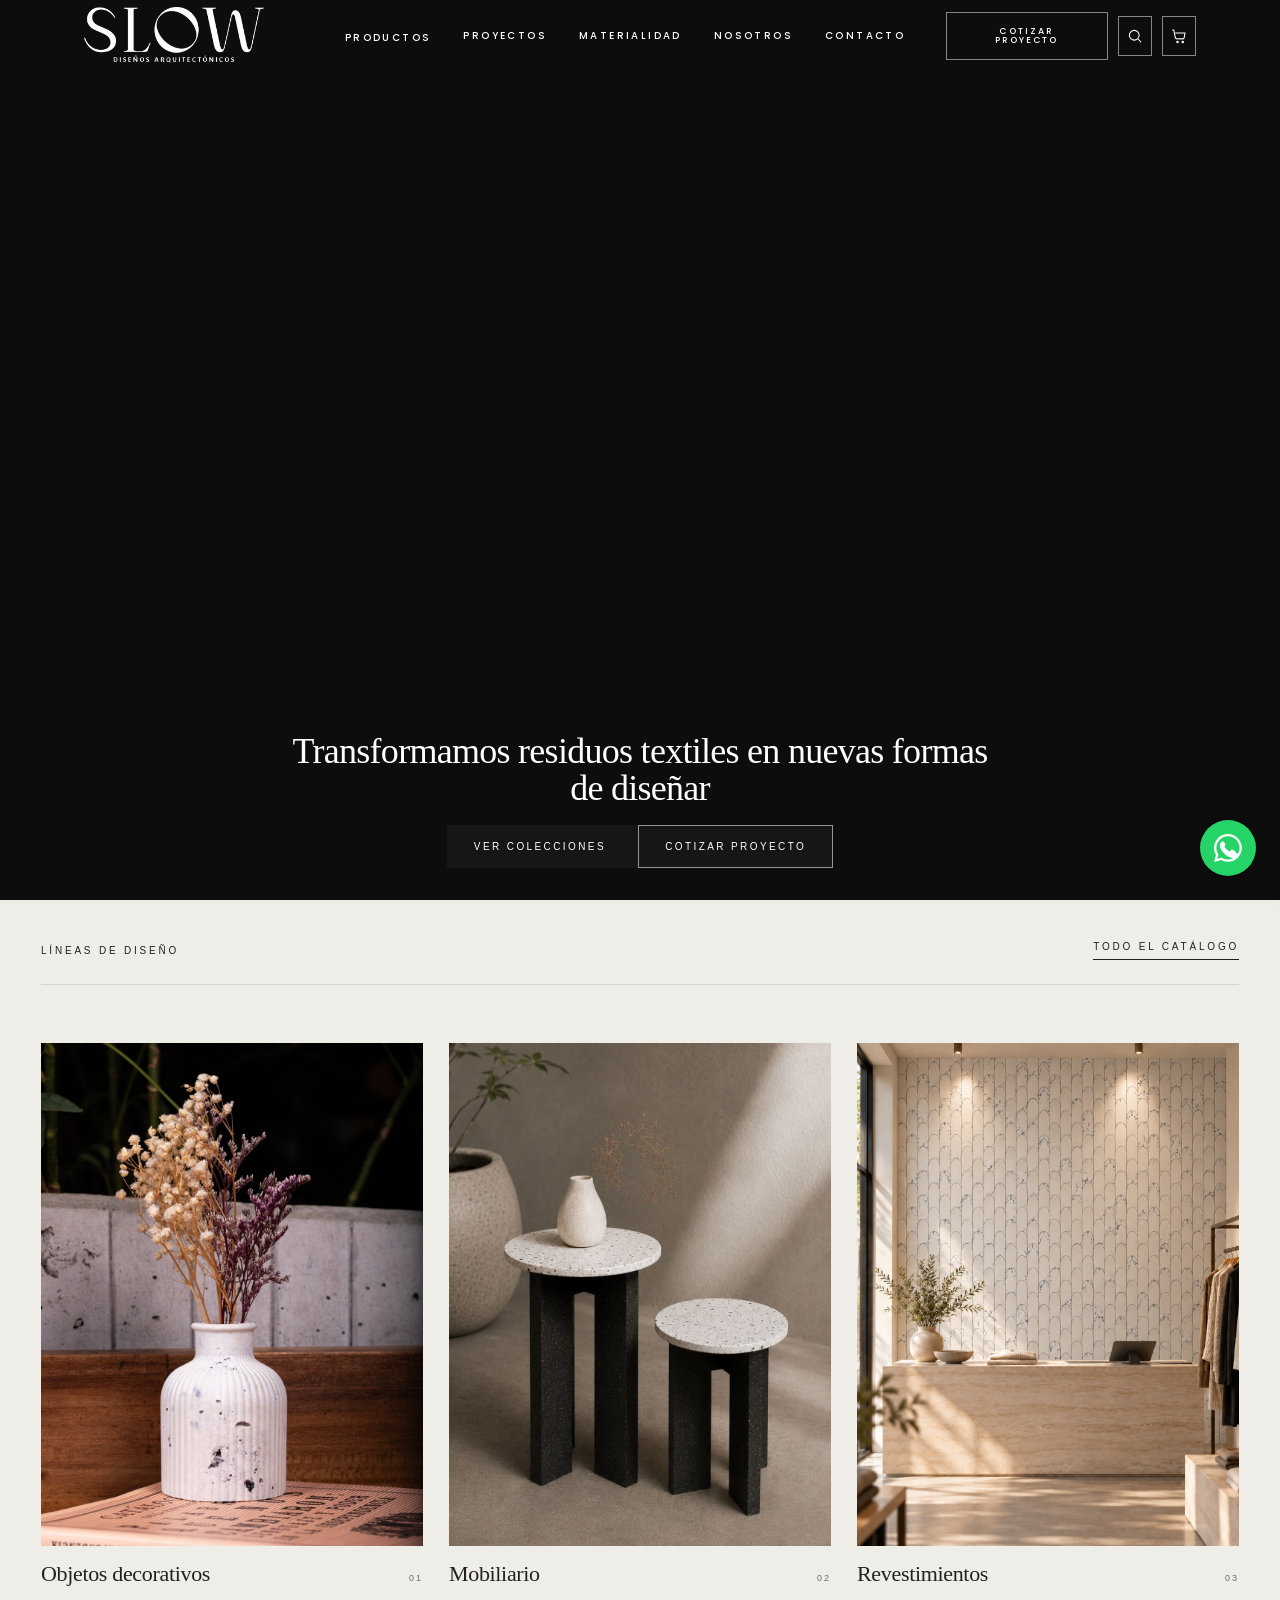
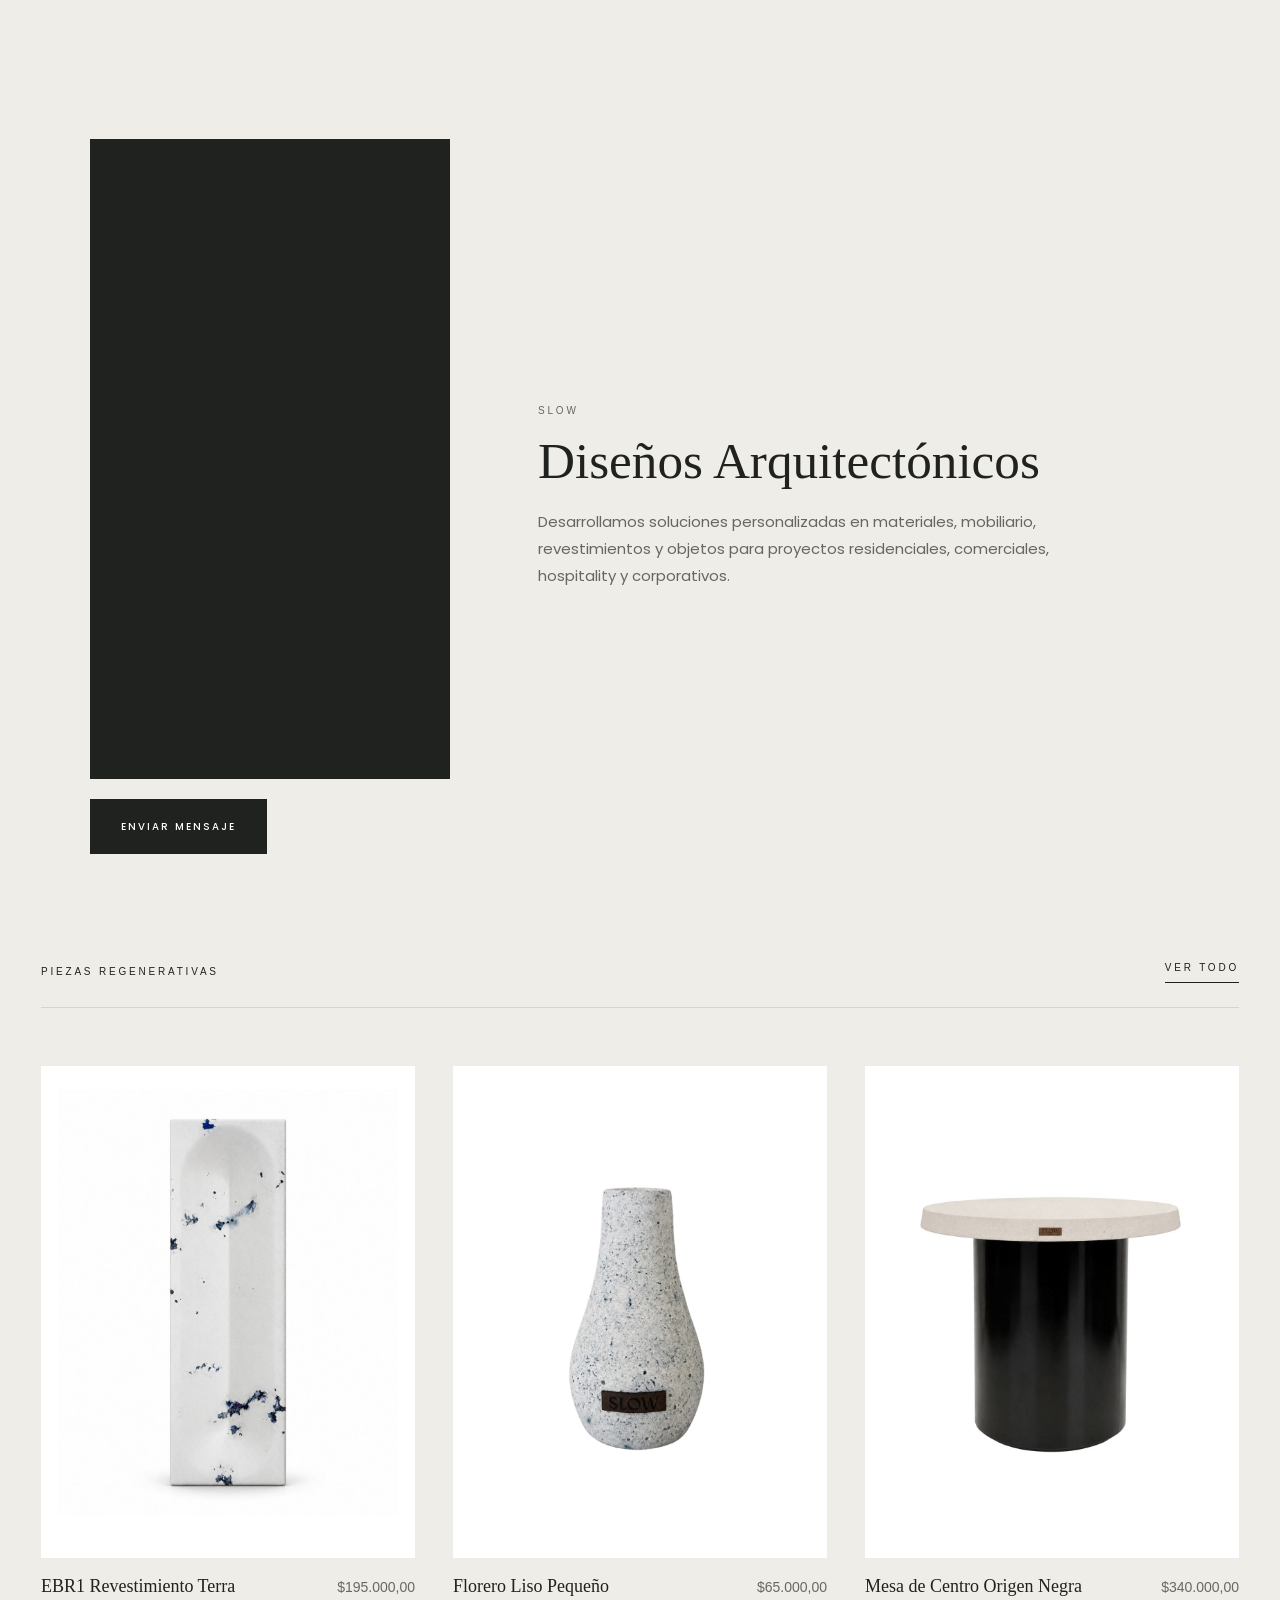
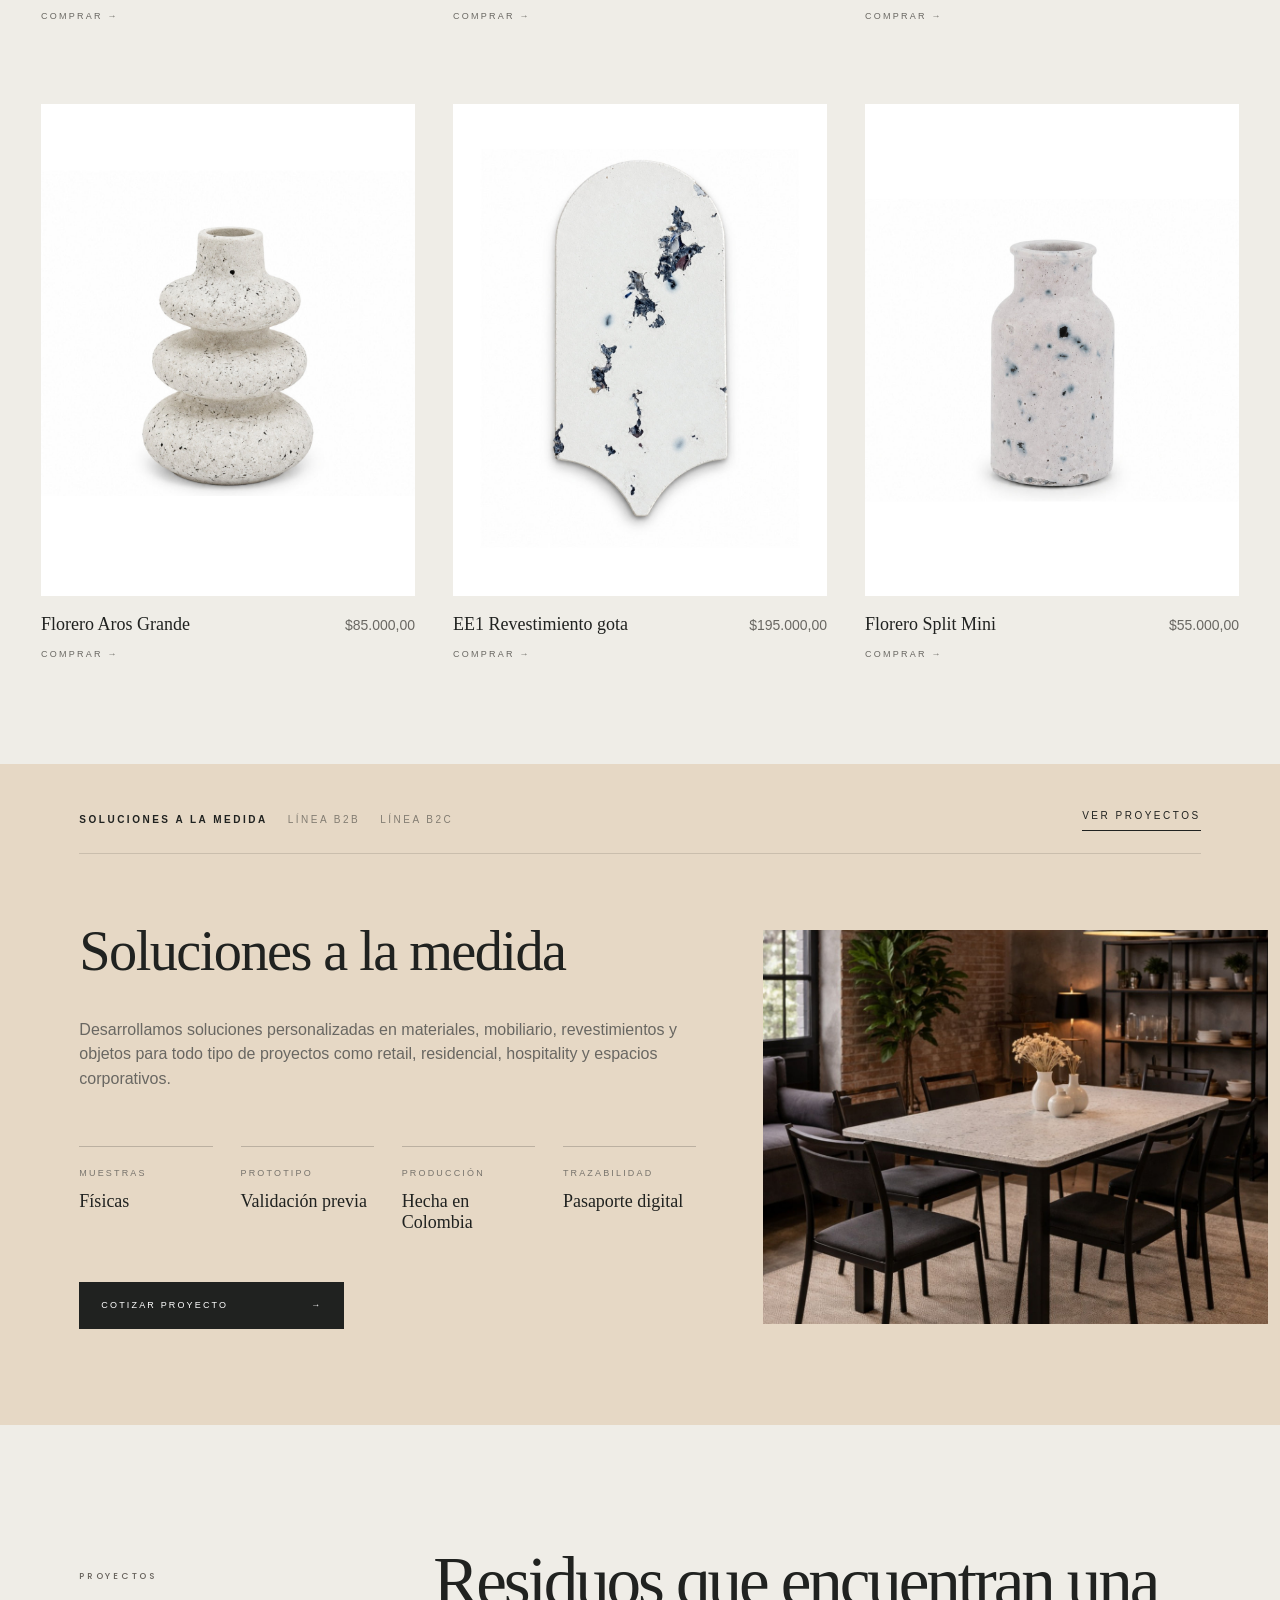
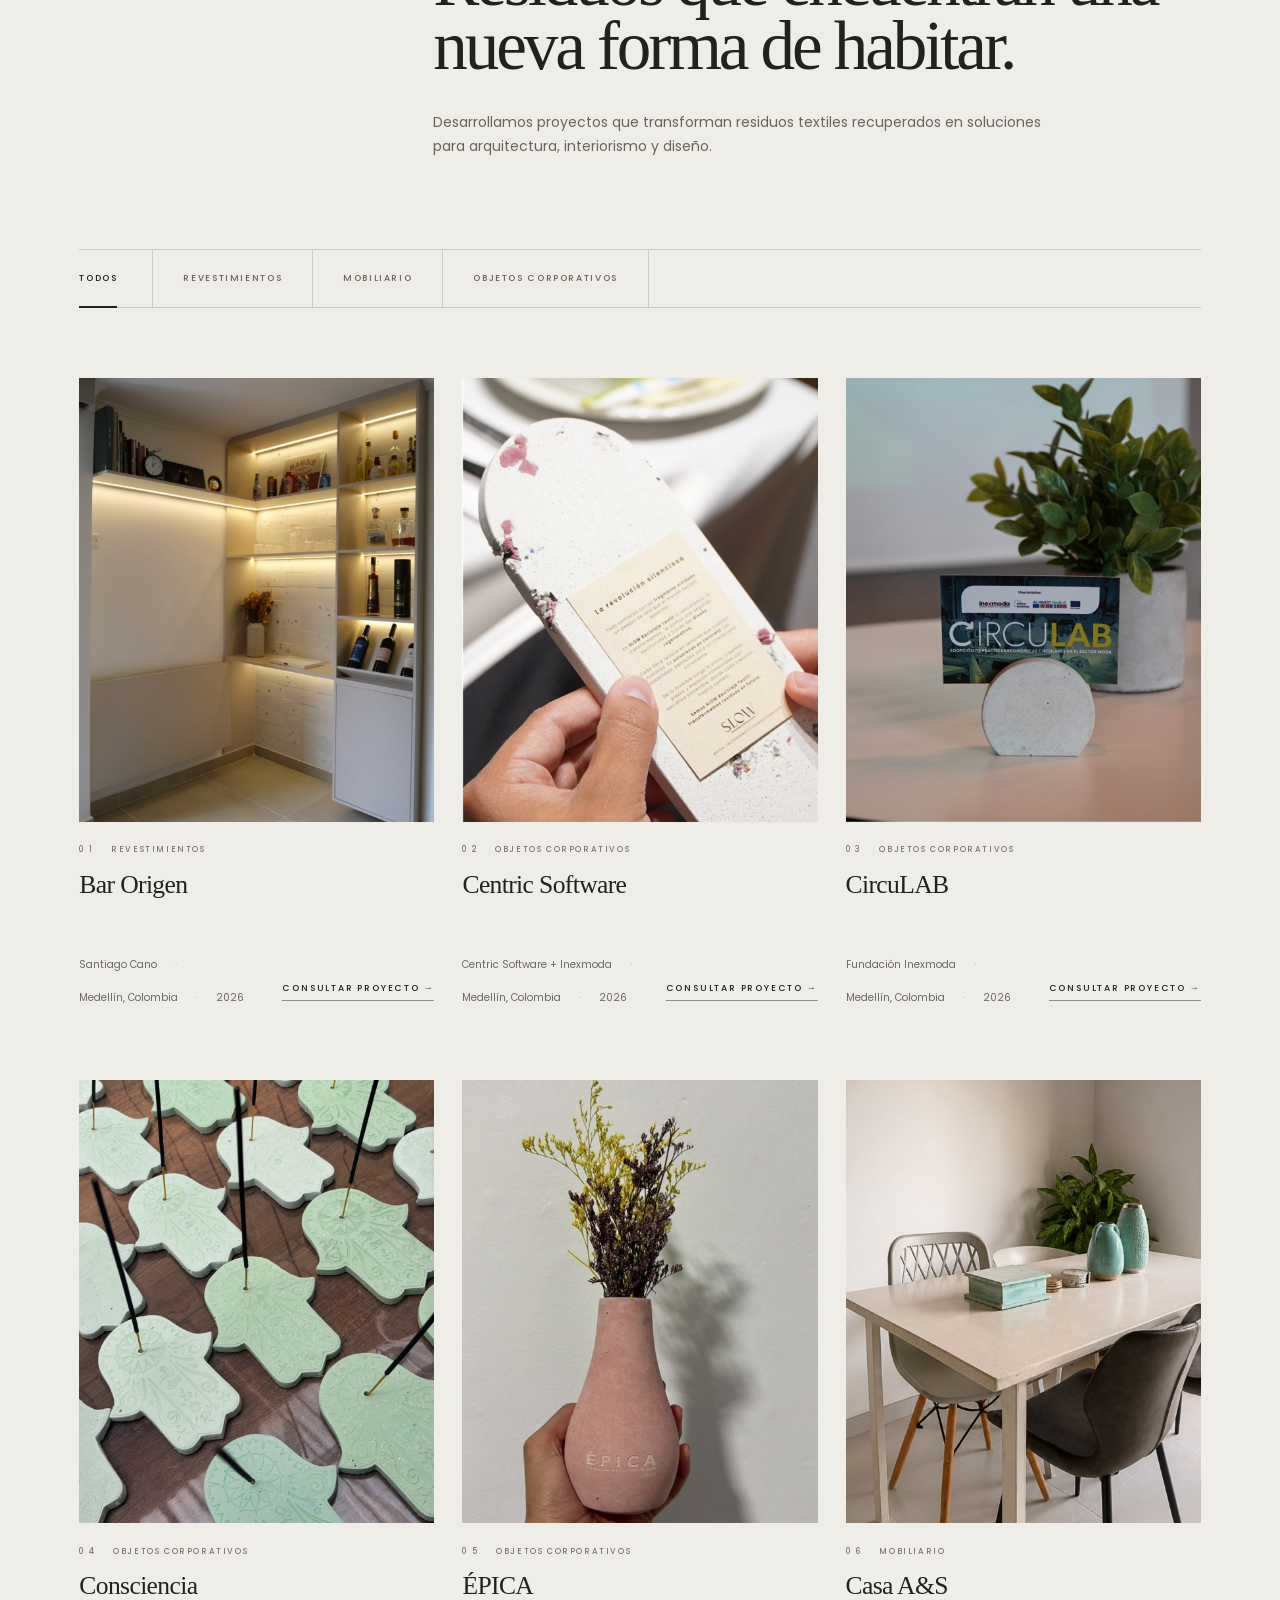
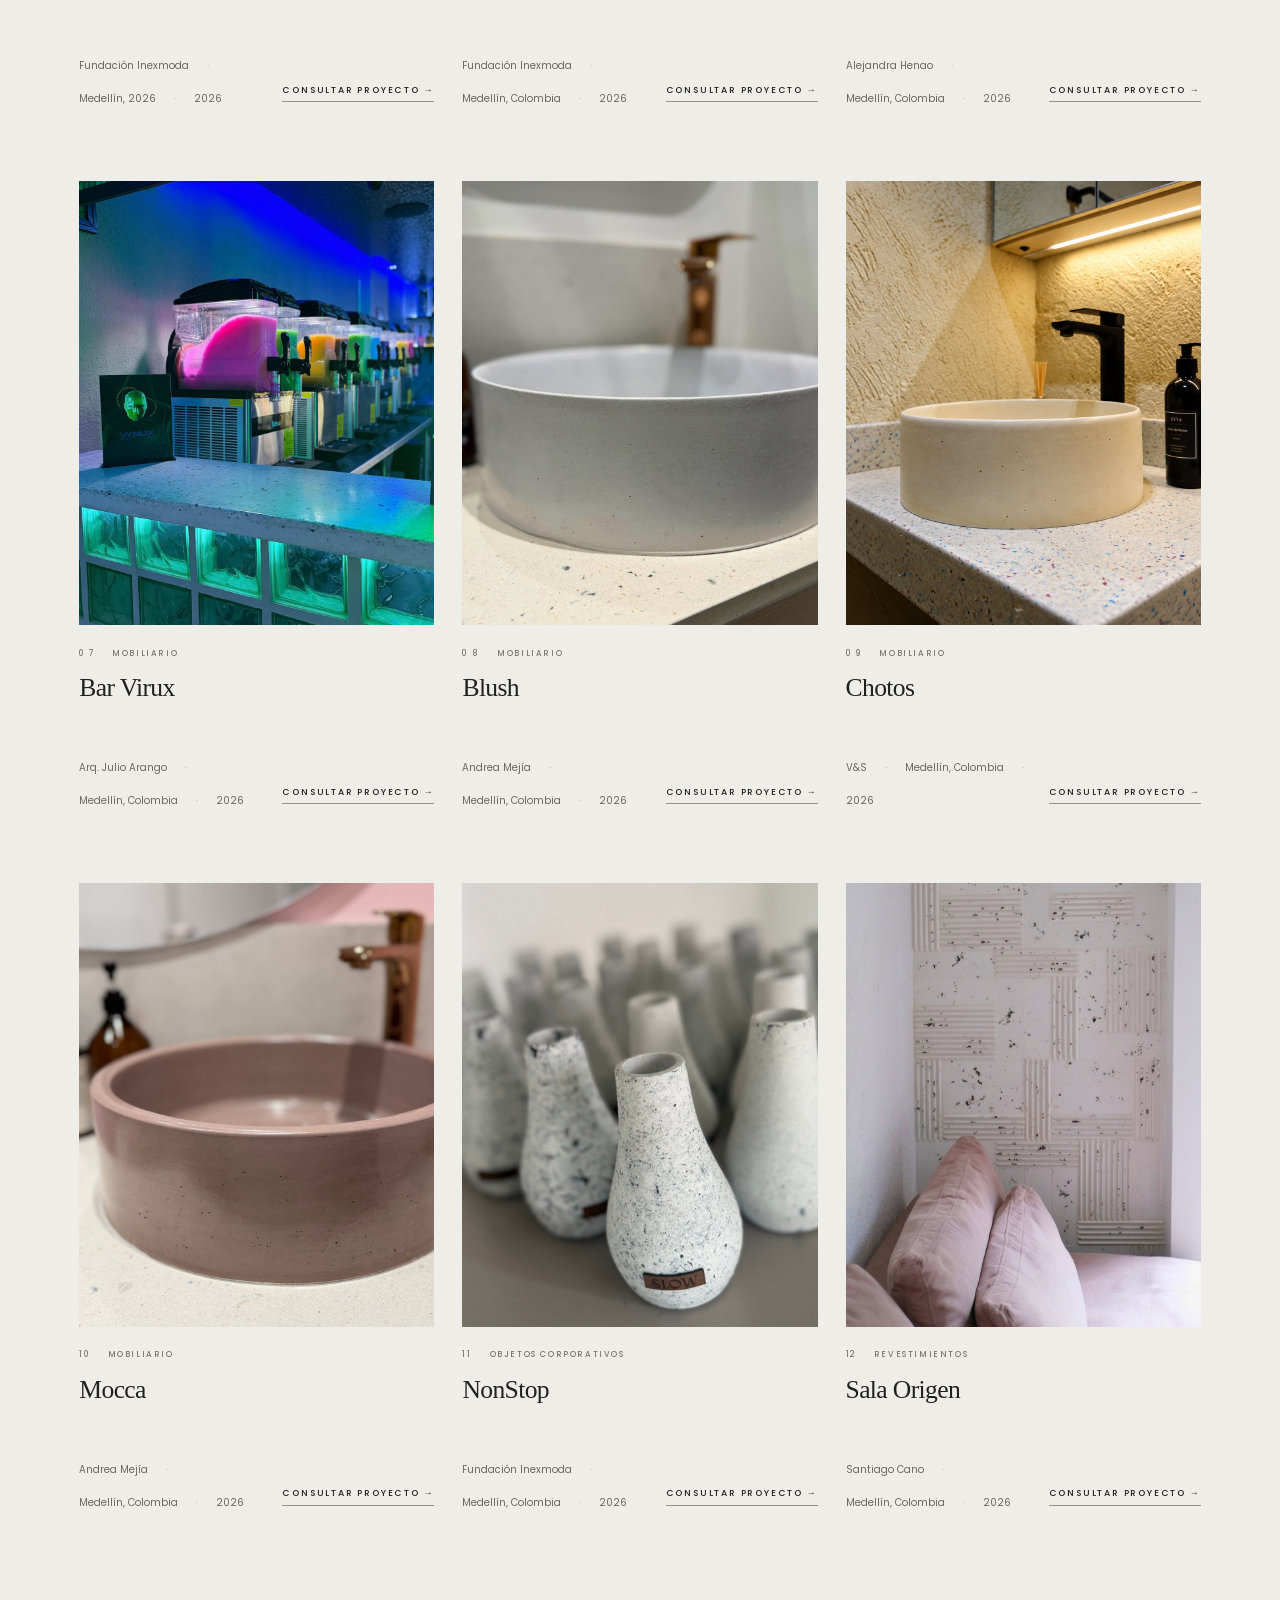
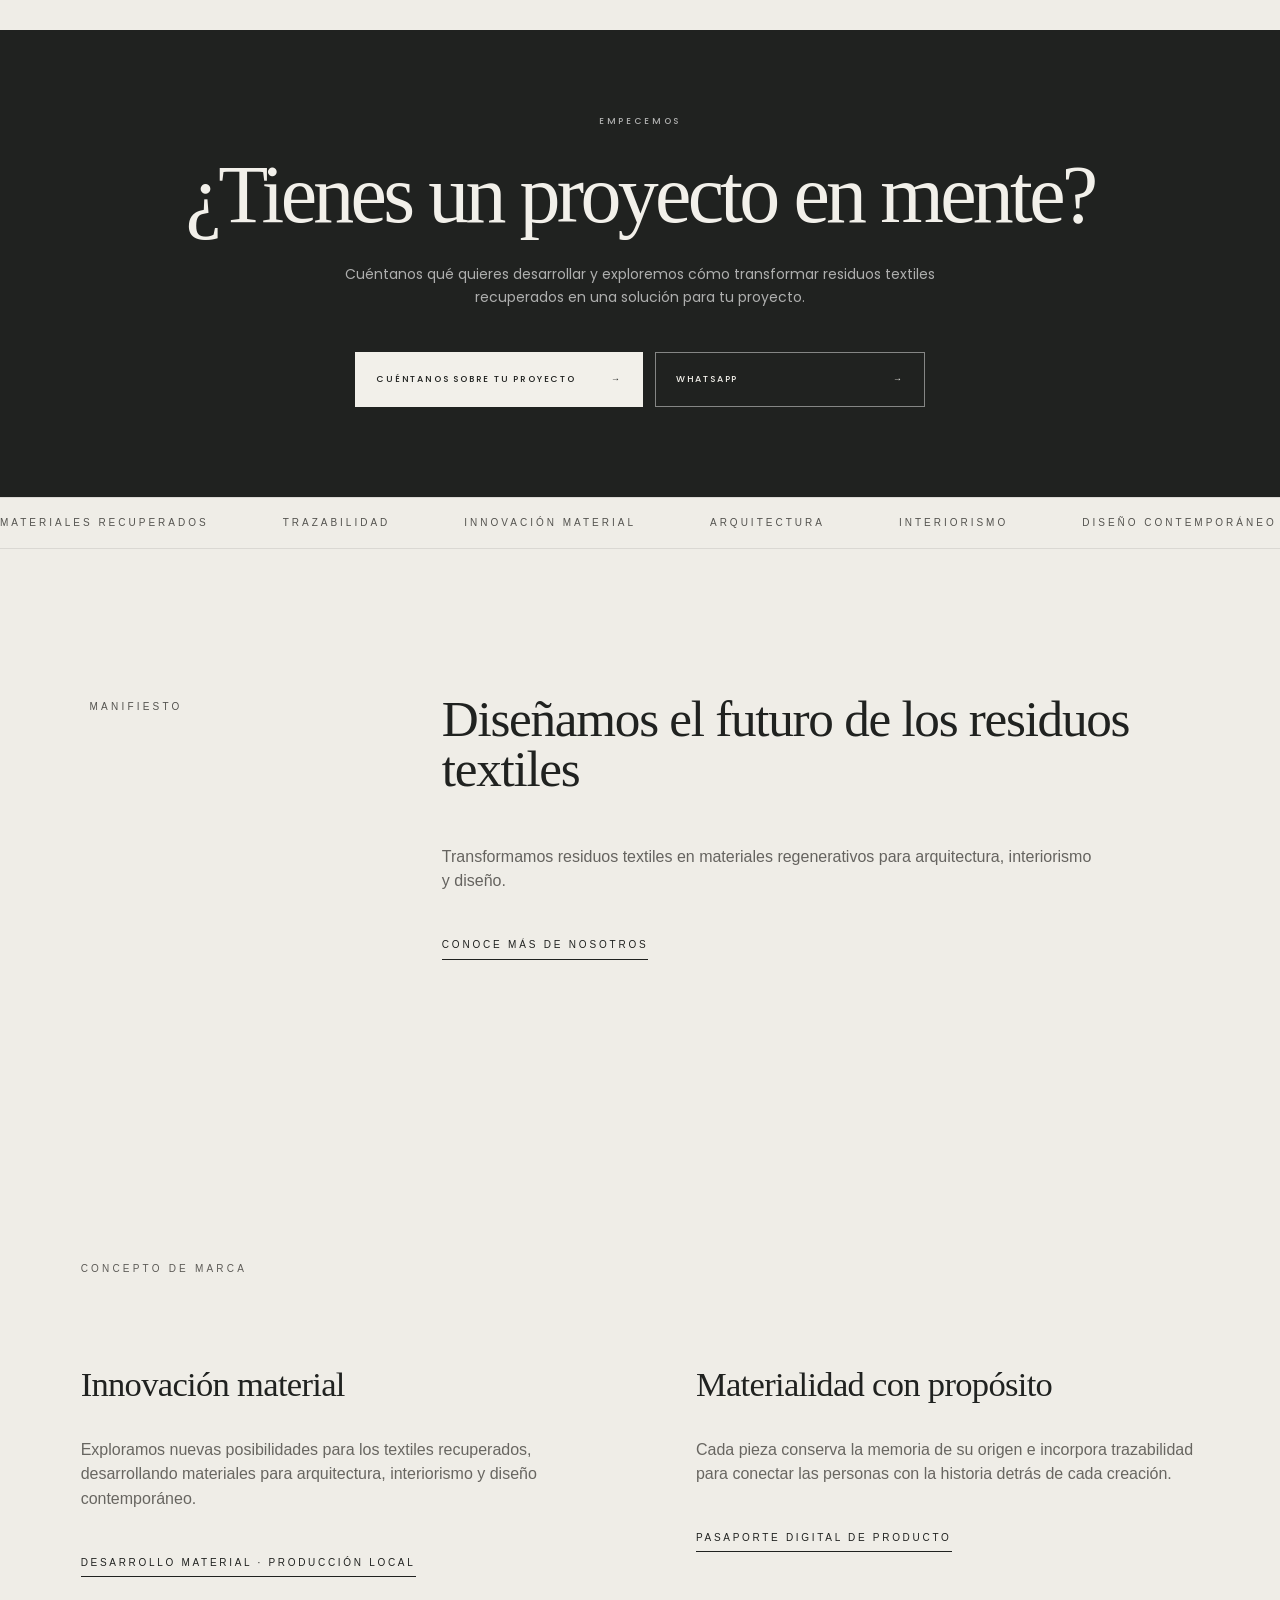
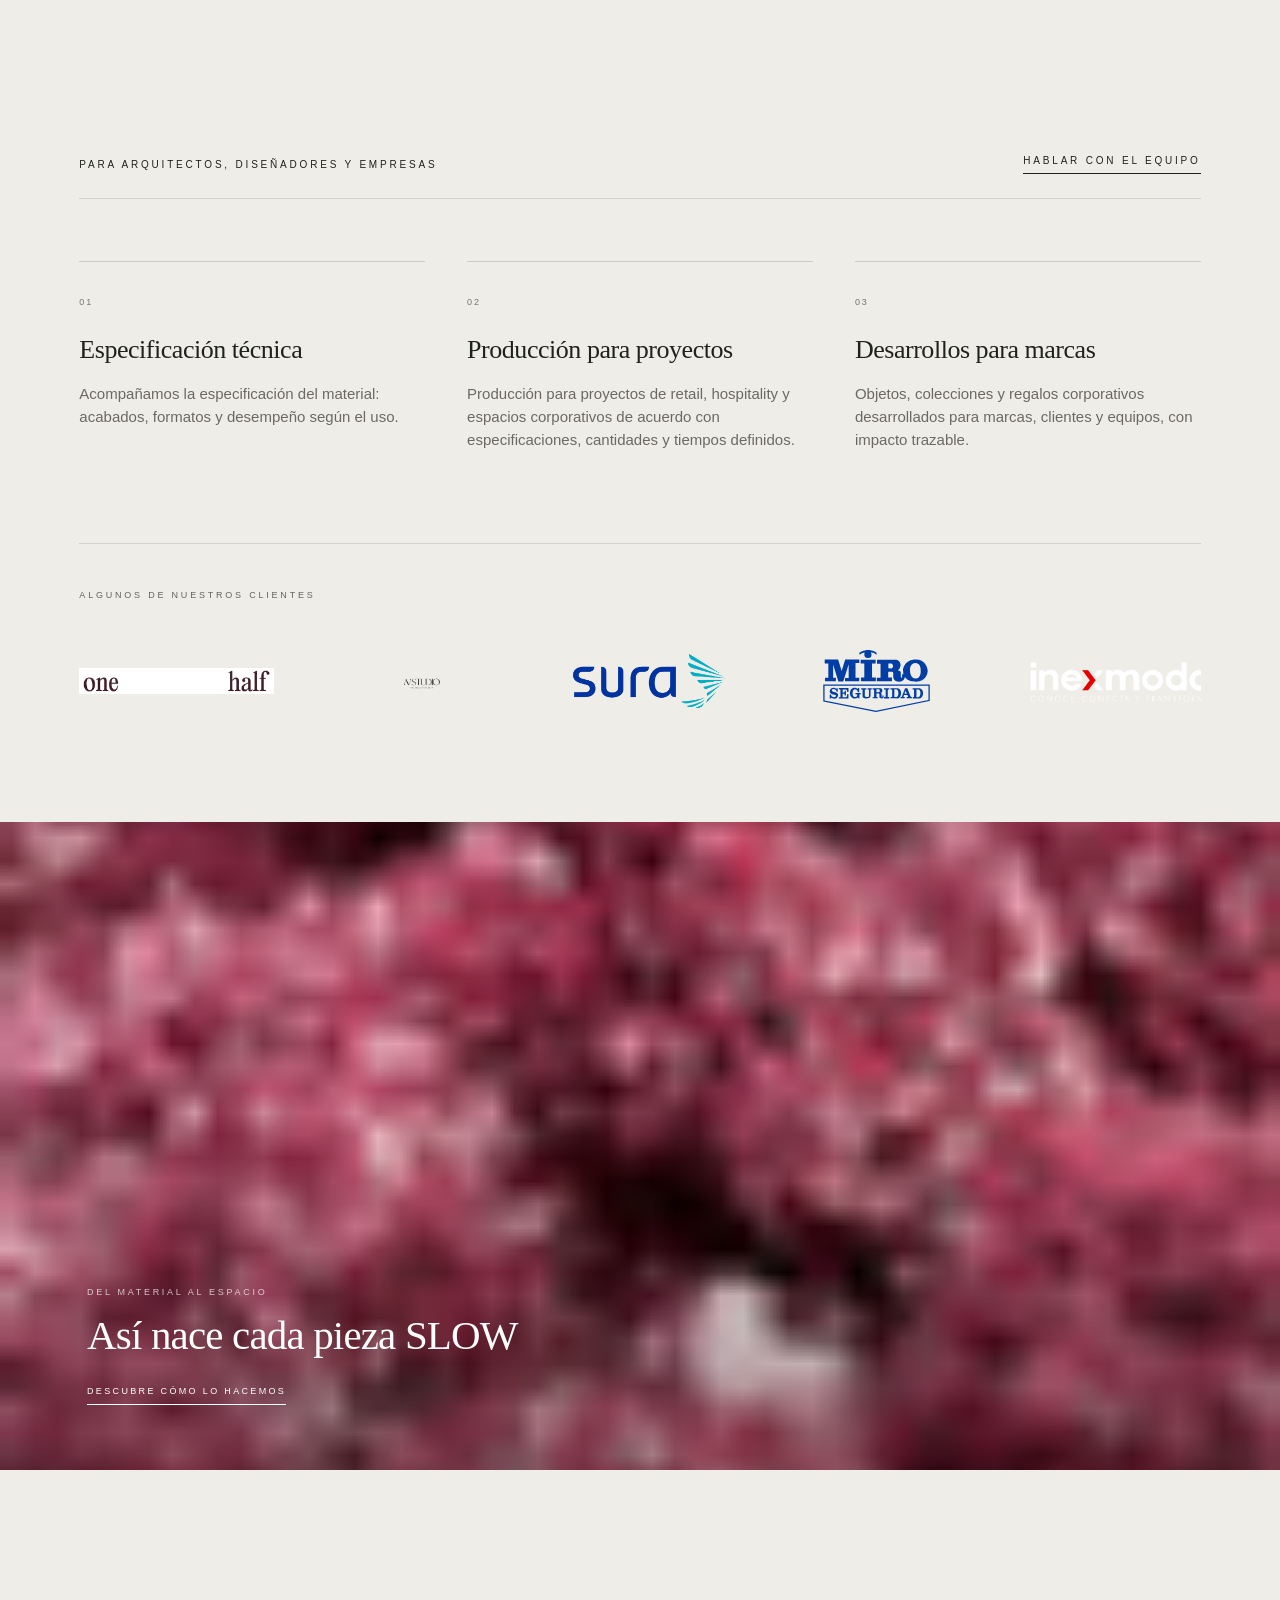
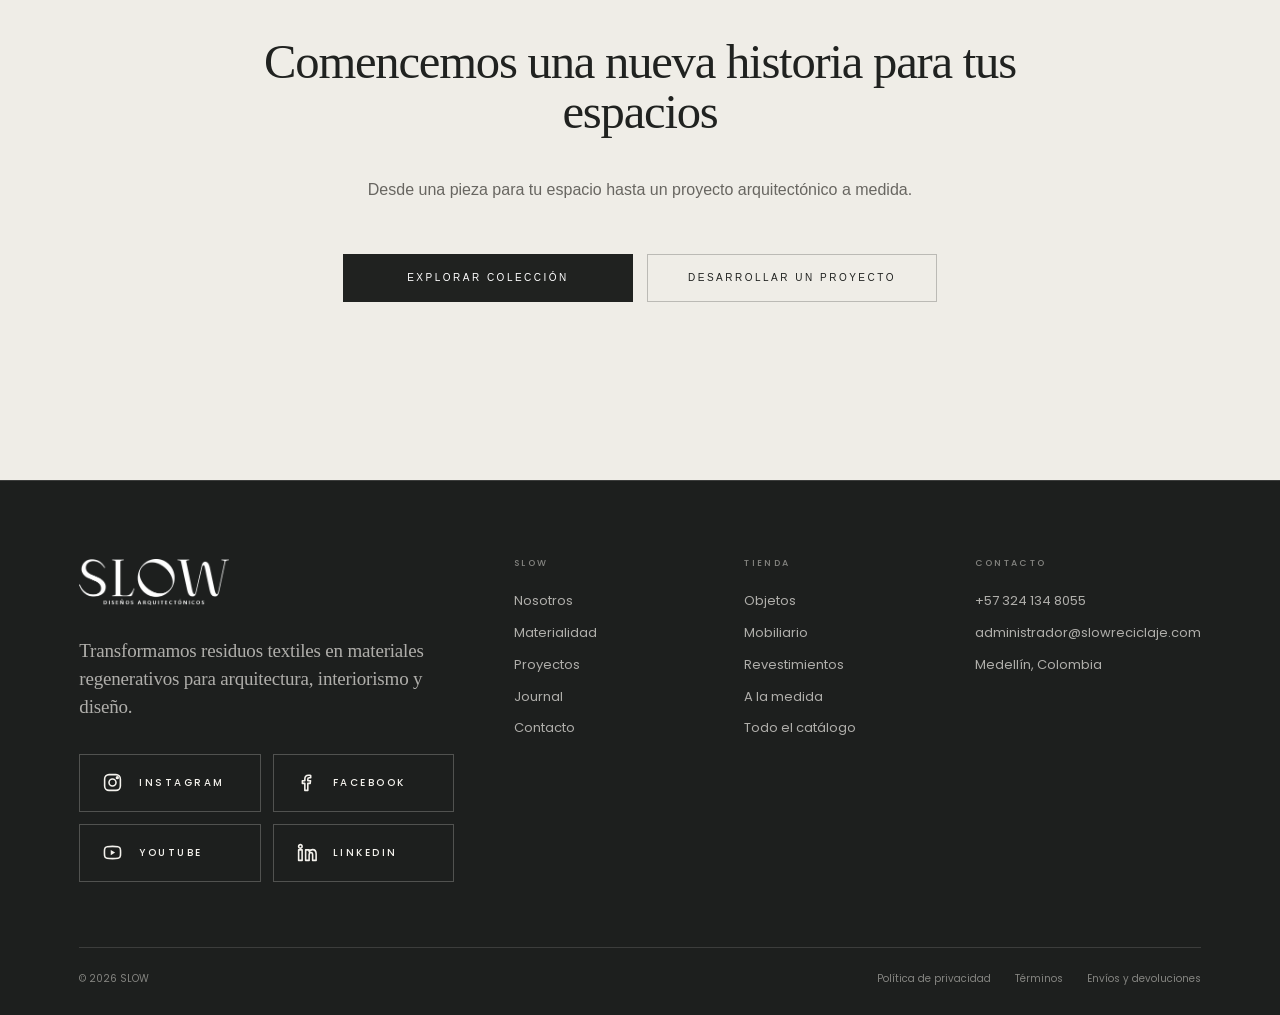
==== commit ce7dead1: "feat: add Facebook video section and update social media links across multiple pages" ====
--- a/index.html
+++ b/index.html
@@ -1,20 +1,12 @@
 ﻿<!DOCTYPE html>
 <html lang="es">
 <head>
-  <!-- Google Tag Manager -->
+  <script async src="https://www.googletagmanager.com/gtm.js?id=GTM-TDWGMDZF"></script>
   <script>
-    (function(w,d,s,l,i){
-      w[l]=w[l]||[];
-      w[l].push({'gtm.start': new Date().getTime(), event:'gtm.js'});
-      var f=d.getElementsByTagName(s)[0],
-          j=d.createElement(s),
-          dl=l!='dataLayer'?'&l='+l:'';
-      j.async=true;
-      j.src='https://www.googletagmanager.com/gtm.js?id='+i+dl;
-      f.parentNode.insertBefore(j,f);
-    })(window,document,'script','dataLayer','GTM-K6LXQ48J');
+    window.dataLayer = window.dataLayer || [];
+    function gtag(){dataLayer.push(arguments);}
+    gtag('js', new Date());
   </script>
-  <!-- End Google Tag Manager -->
   <meta charset="UTF-8">
   <meta name="viewport" content="width=device-width, initial-scale=1.0">
   <title>SLOW | Materiales con Residuos Textiles en Colombia – SLOW Diseños Arquitectónicos</title>
@@ -30,13 +22,6 @@
   <link rel="stylesheet" href="styles.css">
 </head>
 <body class="template-index">
-  <!-- Google Tag Manager (noscript) -->
-  <noscript>
-    <iframe src="https://www.googletagmanager.com/ns.html?id=GTM-K6LXQ48J"
-      height="0" width="0" style="display:none;visibility:hidden"></iframe>
-  </noscript>
-  <!-- End Google Tag Manager (noscript) -->
-
   <!-- HEADER -->
   <header
   class="
@@ -612,6 +597,39 @@
   </div>
 </section>
 
+<section class="slow-facebook-video" id="slow-facebook-video">
+  <div class="slow-facebook-video__inner">
+    <div class="slow-facebook-video__media">
+      <div class="slow-facebook-video__embed">
+        <iframe
+          src="https://www.facebook.com/plugins/video.php?href=https%3A%2F%2Fwww.facebook.com%2Freel%2F1853781145662643%2F&amp;show_text=false&amp;width=500"
+          title="Reel de SLOW Diseños Arquitectónicos en Facebook"
+          width="500"
+          height="889"
+          loading="lazy"
+          allow="autoplay; clipboard-write; encrypted-media; picture-in-picture; web-share"
+          allowfullscreen
+        ></iframe>
+      </div>
+      <a
+        href="https://wa.me/573241348055"
+        target="_blank"
+        rel="noopener"
+        class="slow-facebook-video__button"
+      >
+        Enviar mensaje
+      </a>
+    </div>
+    <div class="slow-facebook-video__content">
+      <span class="slow-facebook-video__eyebrow">SLOW</span>
+      <h2 class="slow-facebook-video__heading">Diseños Arquitectónicos</h2>
+      <p class="slow-facebook-video__description">
+        Desarrollamos soluciones personalizadas en materiales, mobiliario, revestimientos y objetos para proyectos residenciales, comerciales, hospitality y corporativos.
+      </p>
+    </div>
+  </div>
+</section>
+
 <section class="slow-selection" id="slow-selection-template--22717420830937__slow_lovable_selection_rwGyJg">
 
   <div class="slow-selection__top">
@@ -2397,7 +2415,7 @@
  
         
           <a
-            href="https://www.instagram.com/slow_reciclajetextil/"
+            href="https://www.instagram.com/slowsoluciones"
             target="_blank"
             rel="noopener"
             class="slow-footer__social"
@@ -2412,6 +2430,18 @@
             <span>INSTAGRAM</span>
           </a>
         
+          <a
+            href="https://www.facebook.com/share/1AaC6zSPiQ/"
+            target="_blank"
+            rel="noopener"
+            class="slow-footer__social"
+            aria-label="Facebook"
+          >
+            <svg viewBox="0 0 24 24" aria-hidden="true">
+              <path d="M13.5 21v-8h2.7l.4-3h-3.1V8.1c0-.9.3-1.5 1.6-1.5h1.7V3.9c-.3 0-1.3-.1-2.5-.1-2.5 0-4.2 1.5-4.2 4.3V10H7.3v3h2.8v8h3.4Z"></path>
+            </svg>
+            <span>FACEBOOK</span>
+          </a>
  
  
         
--- a/styles.css
+++ b/styles.css
@@ -213,9 +213,9 @@
  
     width: auto;
  
-    max-width: 120px;
- 
-    max-height: 48px;
+    max-width: 180px;
+ 
+    max-height: 64px;
  
     object-fit: contain;
  
@@ -883,7 +883,7 @@
  
     .slow-lovable-header__logo-img {
  
-      max-width: 100px;
+      max-width: 140px;
  
     }
  
@@ -2891,6 +2891,121 @@
 
   }
 
+
+  #slow-facebook-video {
+    width: 100%;
+    padding: 64px 24px;
+    background: #efede7;
+  }
+
+  #slow-facebook-video .slow-facebook-video__inner {
+    display: grid;
+    grid-template-columns: minmax(0, 360px) minmax(0, 1fr);
+    align-items: center;
+    gap: clamp(40px, 7vw, 88px);
+    max-width: 1100px;
+    margin: 0 auto;
+  }
+
+  #slow-facebook-video .slow-facebook-video__media {
+    width: 100%;
+  }
+
+  #slow-facebook-video .slow-facebook-video__embed {
+    position: relative;
+    width: 100%;
+    max-width: 360px;
+    aspect-ratio: 9 / 16;
+    overflow: hidden;
+    background: #202220;
+  }
+
+  #slow-facebook-video .slow-facebook-video__embed iframe {
+    position: absolute;
+    inset: 0;
+    width: 100%;
+    height: 100%;
+    border: 0;
+  }
+
+  #slow-facebook-video .slow-facebook-video__content {
+    max-width: 520px;
+  }
+
+  #slow-facebook-video .slow-facebook-video__eyebrow {
+    display: block;
+    margin-bottom: 16px;
+    color: #686661;
+    font-family: Arial, sans-serif;
+    font-size: 10px;
+    font-weight: 500;
+    letter-spacing: 0.28em;
+    text-transform: uppercase;
+  }
+
+  #slow-facebook-video .slow-facebook-video__heading {
+    margin: 0 0 20px;
+    color: #202220;
+    font-family: Georgia, 'Times New Roman', serif;
+    font-size: clamp(38px, 4vw, 56px);
+    font-weight: 400;
+    line-height: 1.05;
+  }
+
+  #slow-facebook-video .slow-facebook-video__description {
+    margin: 0;
+    color: #686661;
+    font-size: 15px;
+    line-height: 1.8;
+  }
+
+  #slow-facebook-video .slow-facebook-video__button {
+    display: inline-flex;
+    align-items: center;
+    justify-content: center;
+    min-height: 55px;
+    padding: 0 30px;
+    border: 1px solid #202220;
+    background: #202220;
+    color: #ffffff;
+    font-family: 'Poppins', sans-serif;
+    font-size: 10px;
+    font-weight: 500;
+    letter-spacing: 0.20em;
+    margin-top: 20px;
+    text-decoration: none;
+    text-transform: uppercase;
+    transition: background 0.25s ease, color 0.25s ease;
+  }
+
+  #slow-facebook-video .slow-facebook-video__button:hover {
+    background: transparent;
+    color: #202220;
+  }
+
+  @media screen and (max-width: 749px) {
+    #slow-facebook-video {
+      padding: 48px 16px;
+    }
+
+    #slow-facebook-video .slow-facebook-video__inner {
+      grid-template-columns: minmax(0, 1fr);
+      gap: 36px;
+    }
+
+    #slow-facebook-video .slow-facebook-video__media {
+      max-width: 320px;
+      margin: 0 auto;
+    }
+
+    #slow-facebook-video .slow-facebook-video__content {
+      text-align: center;
+    }
+
+    #slow-facebook-video .slow-facebook-video__heading {
+      font-size: 38px;
+    }
+  }
 
 
 /* ==================== STYLE 11 ==================== */
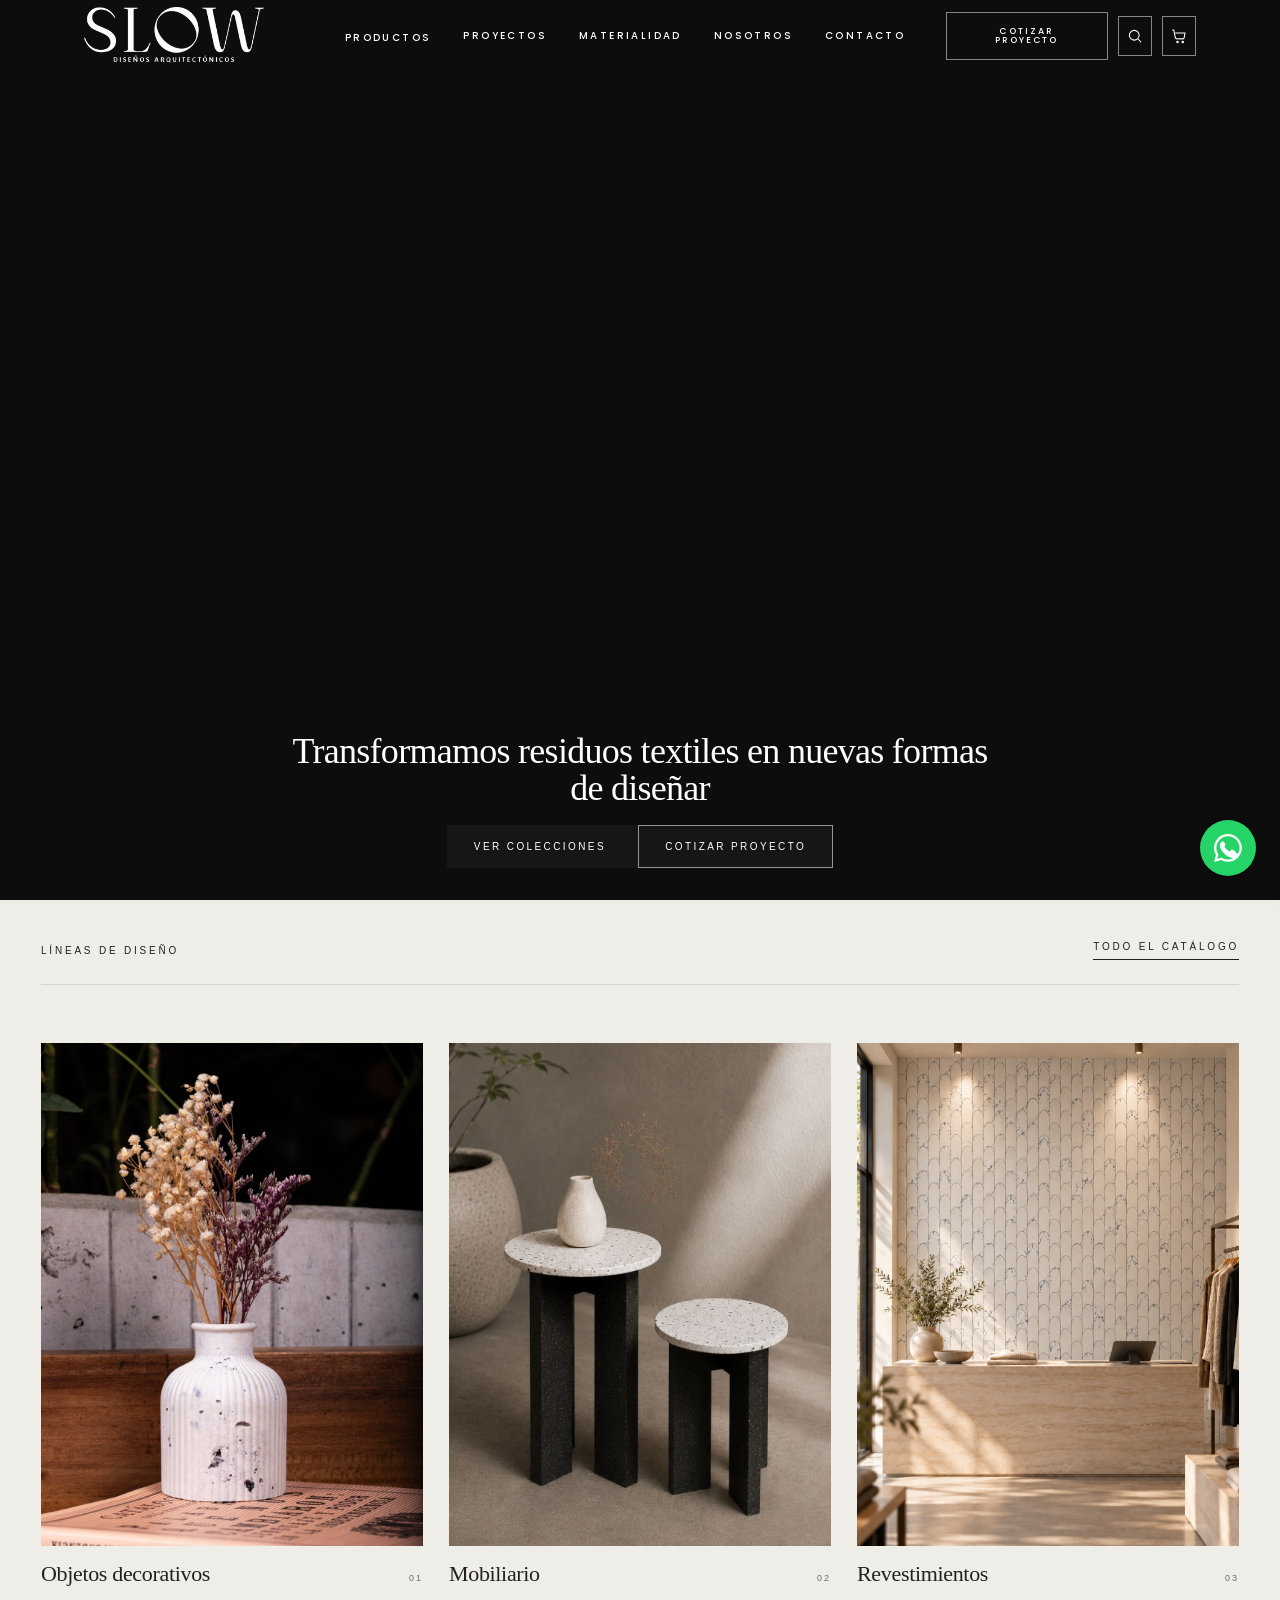
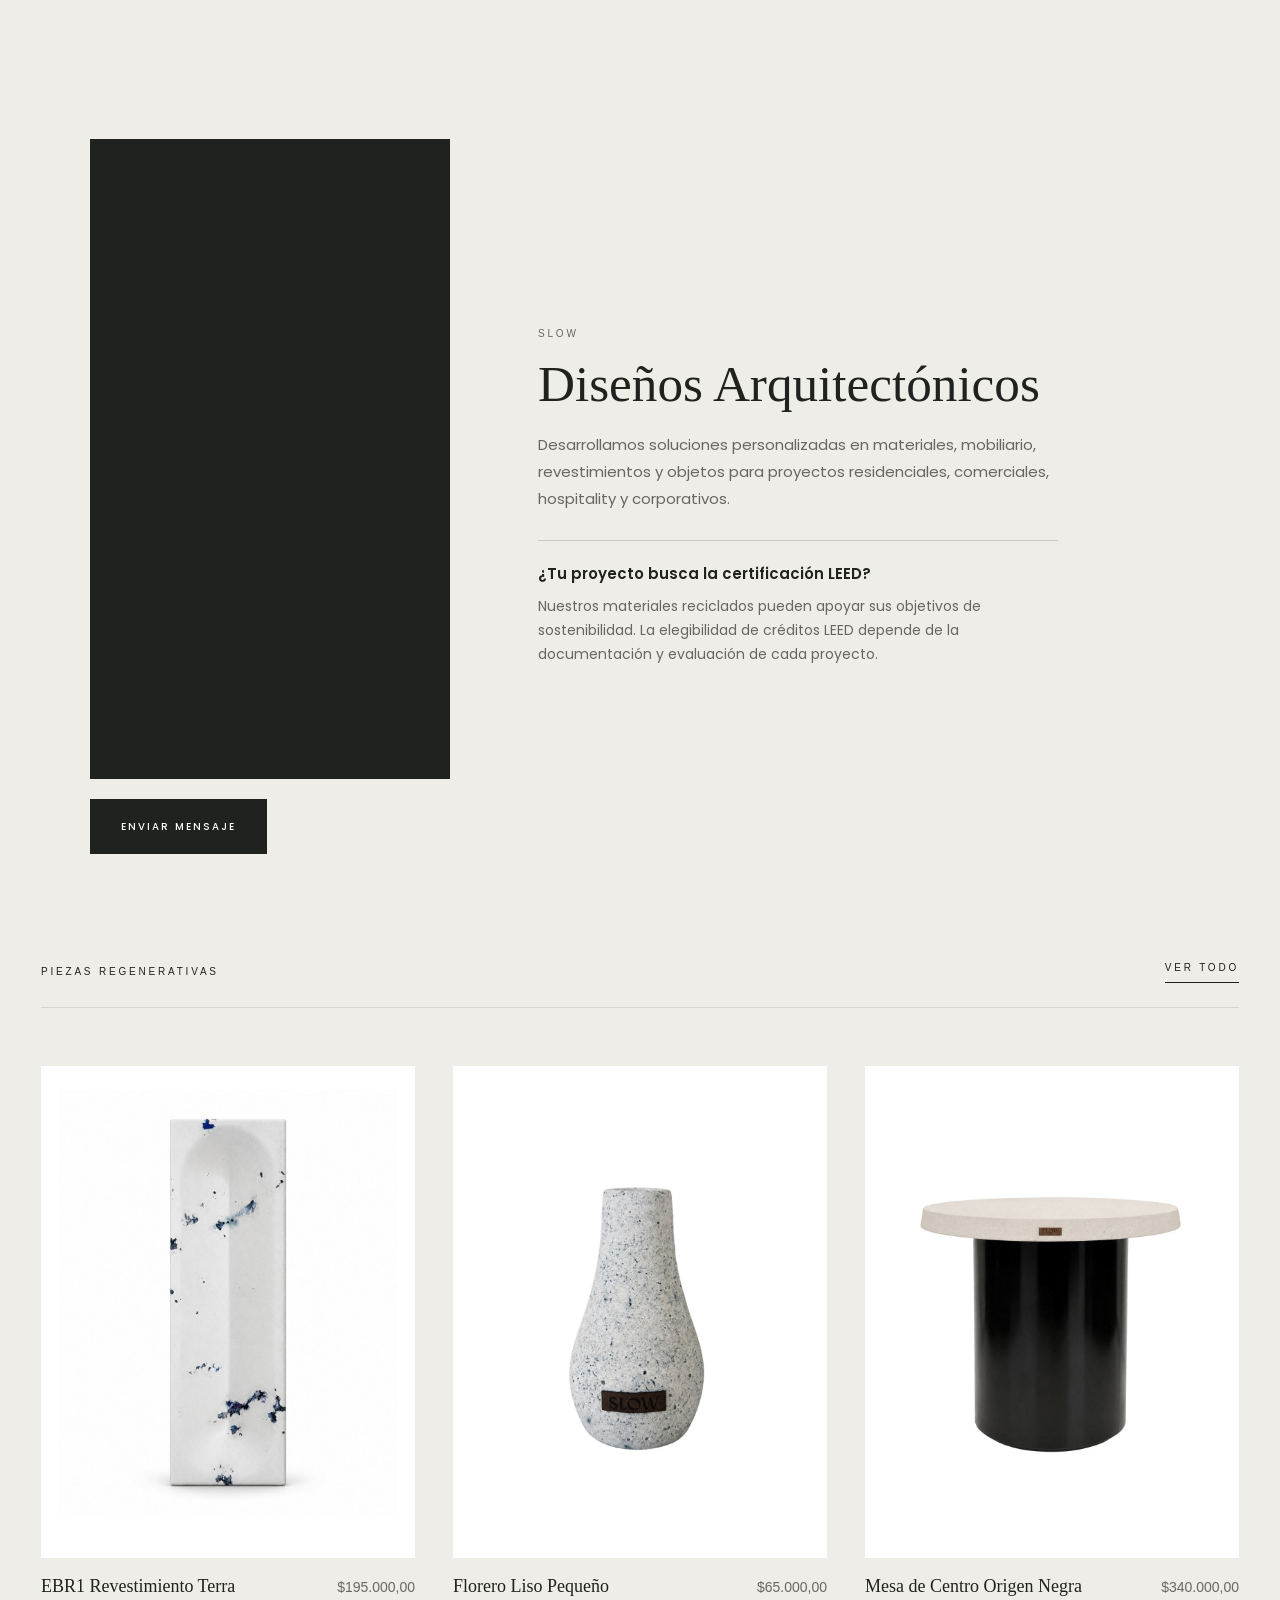
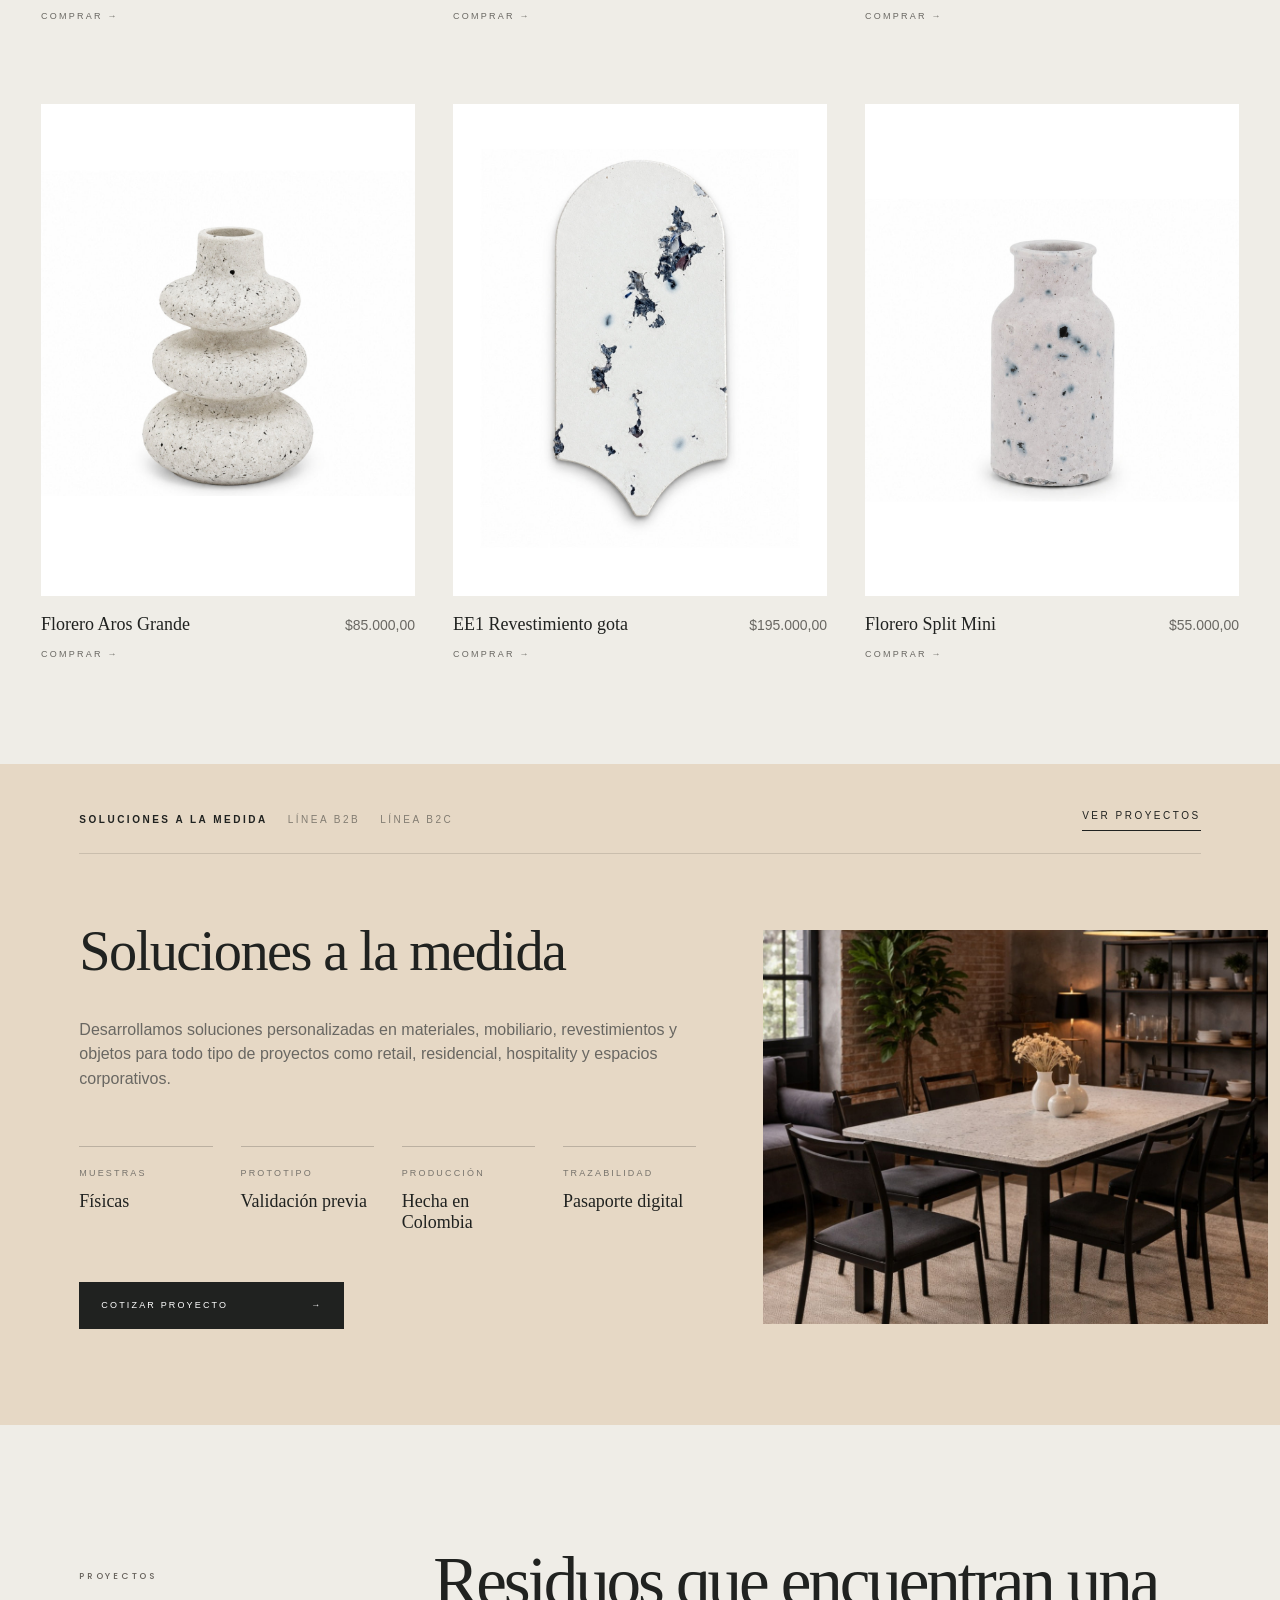
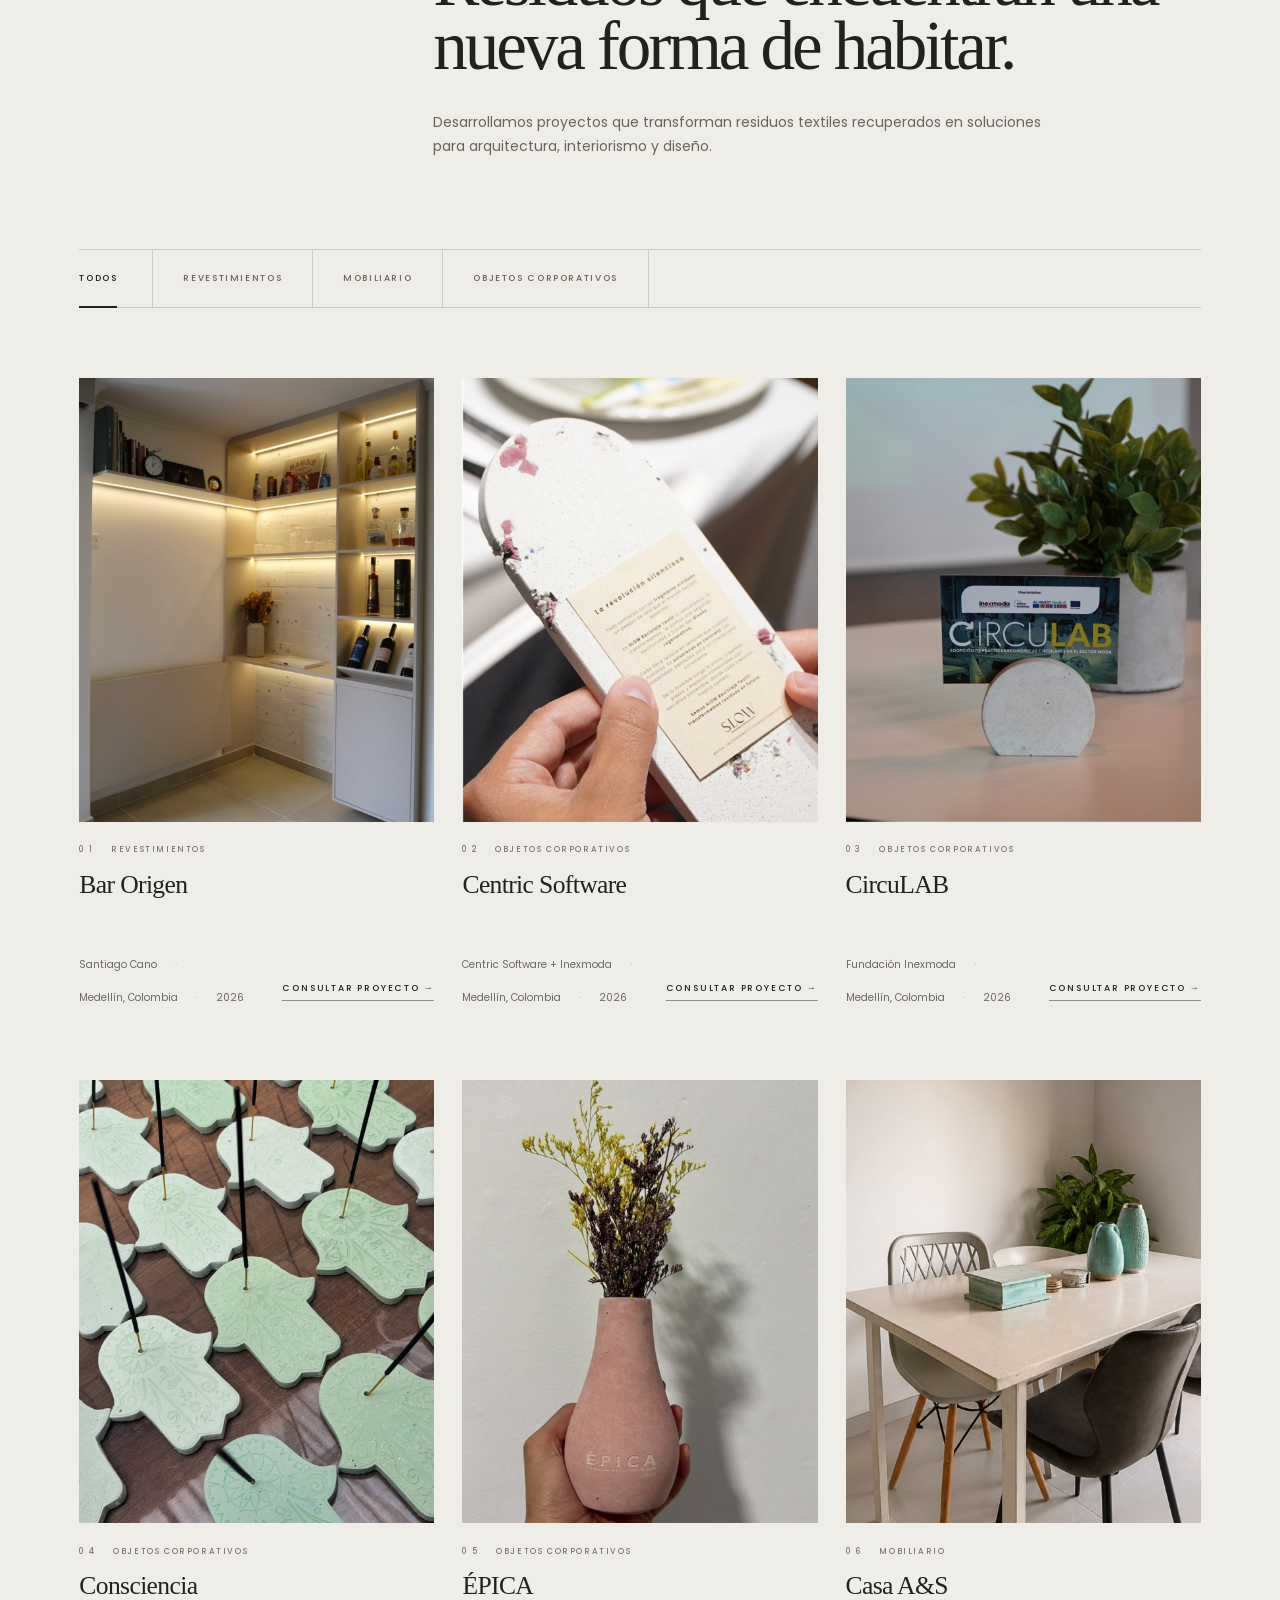
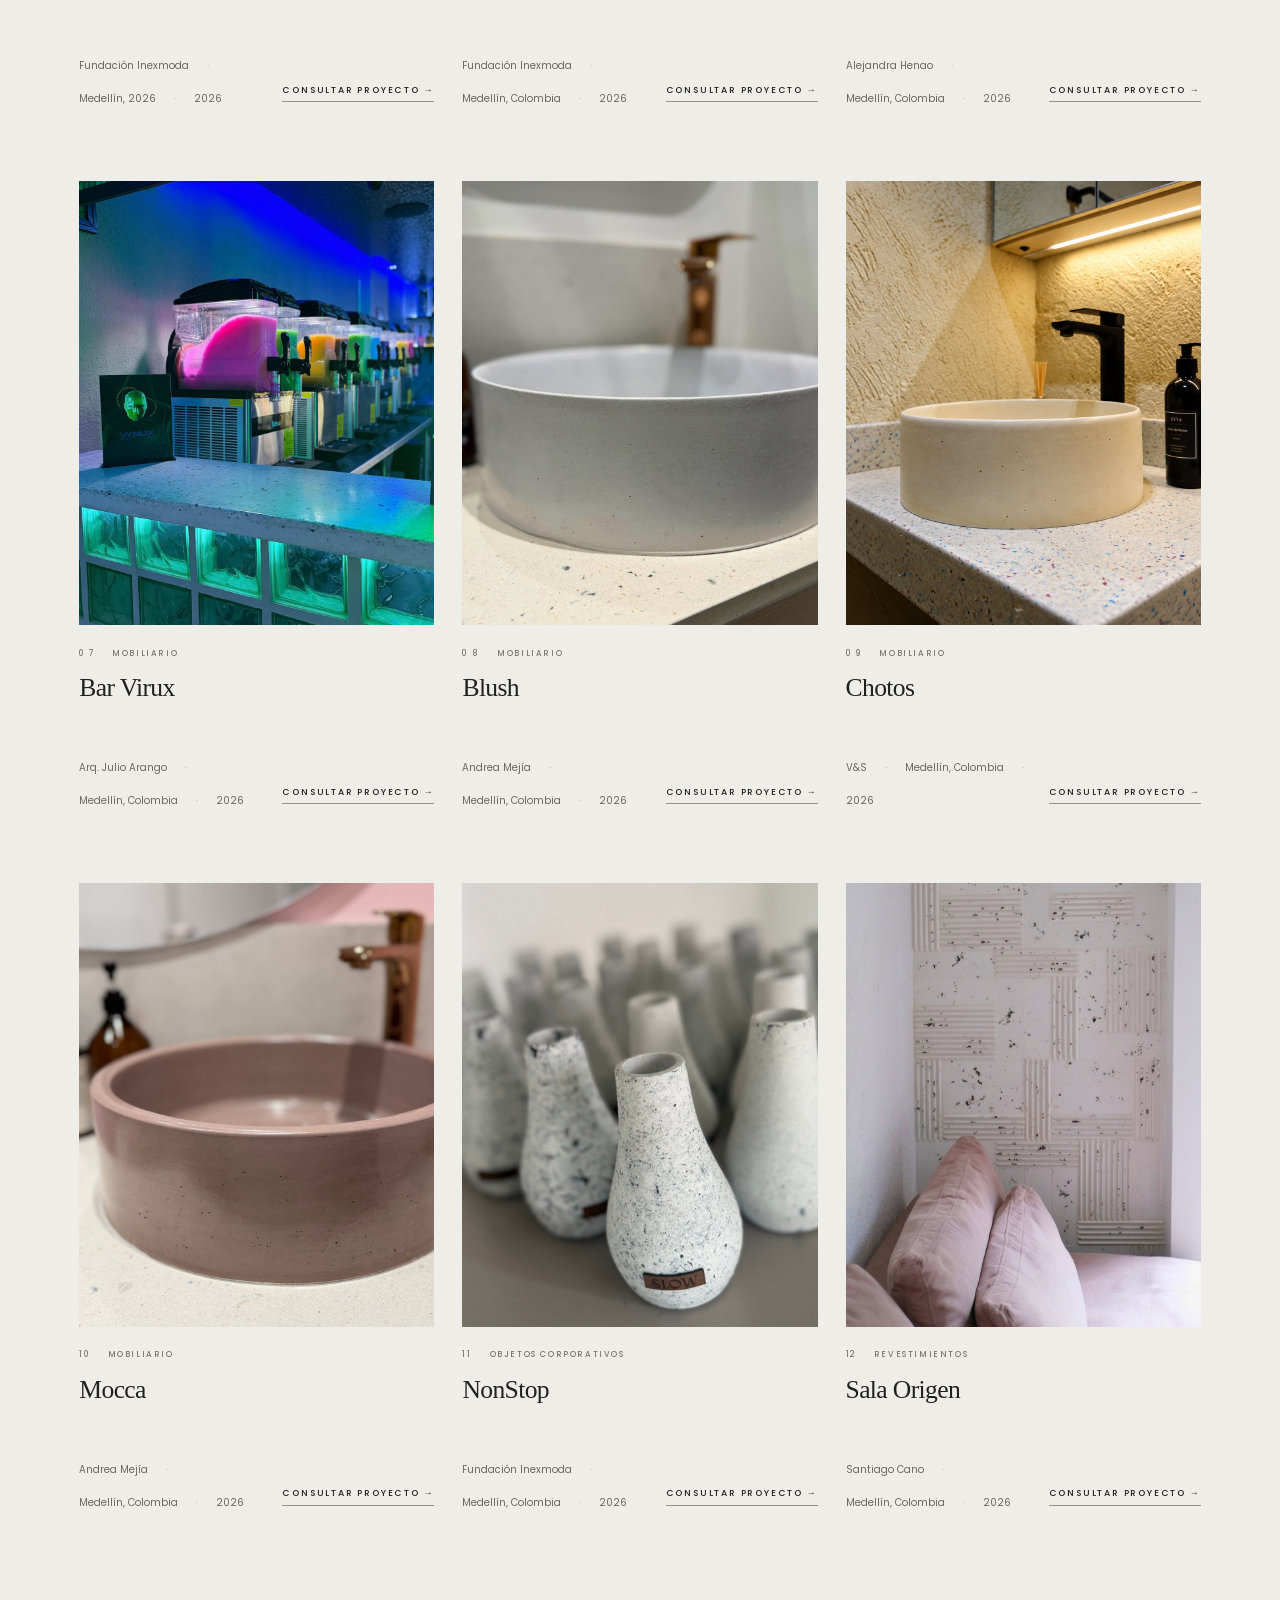
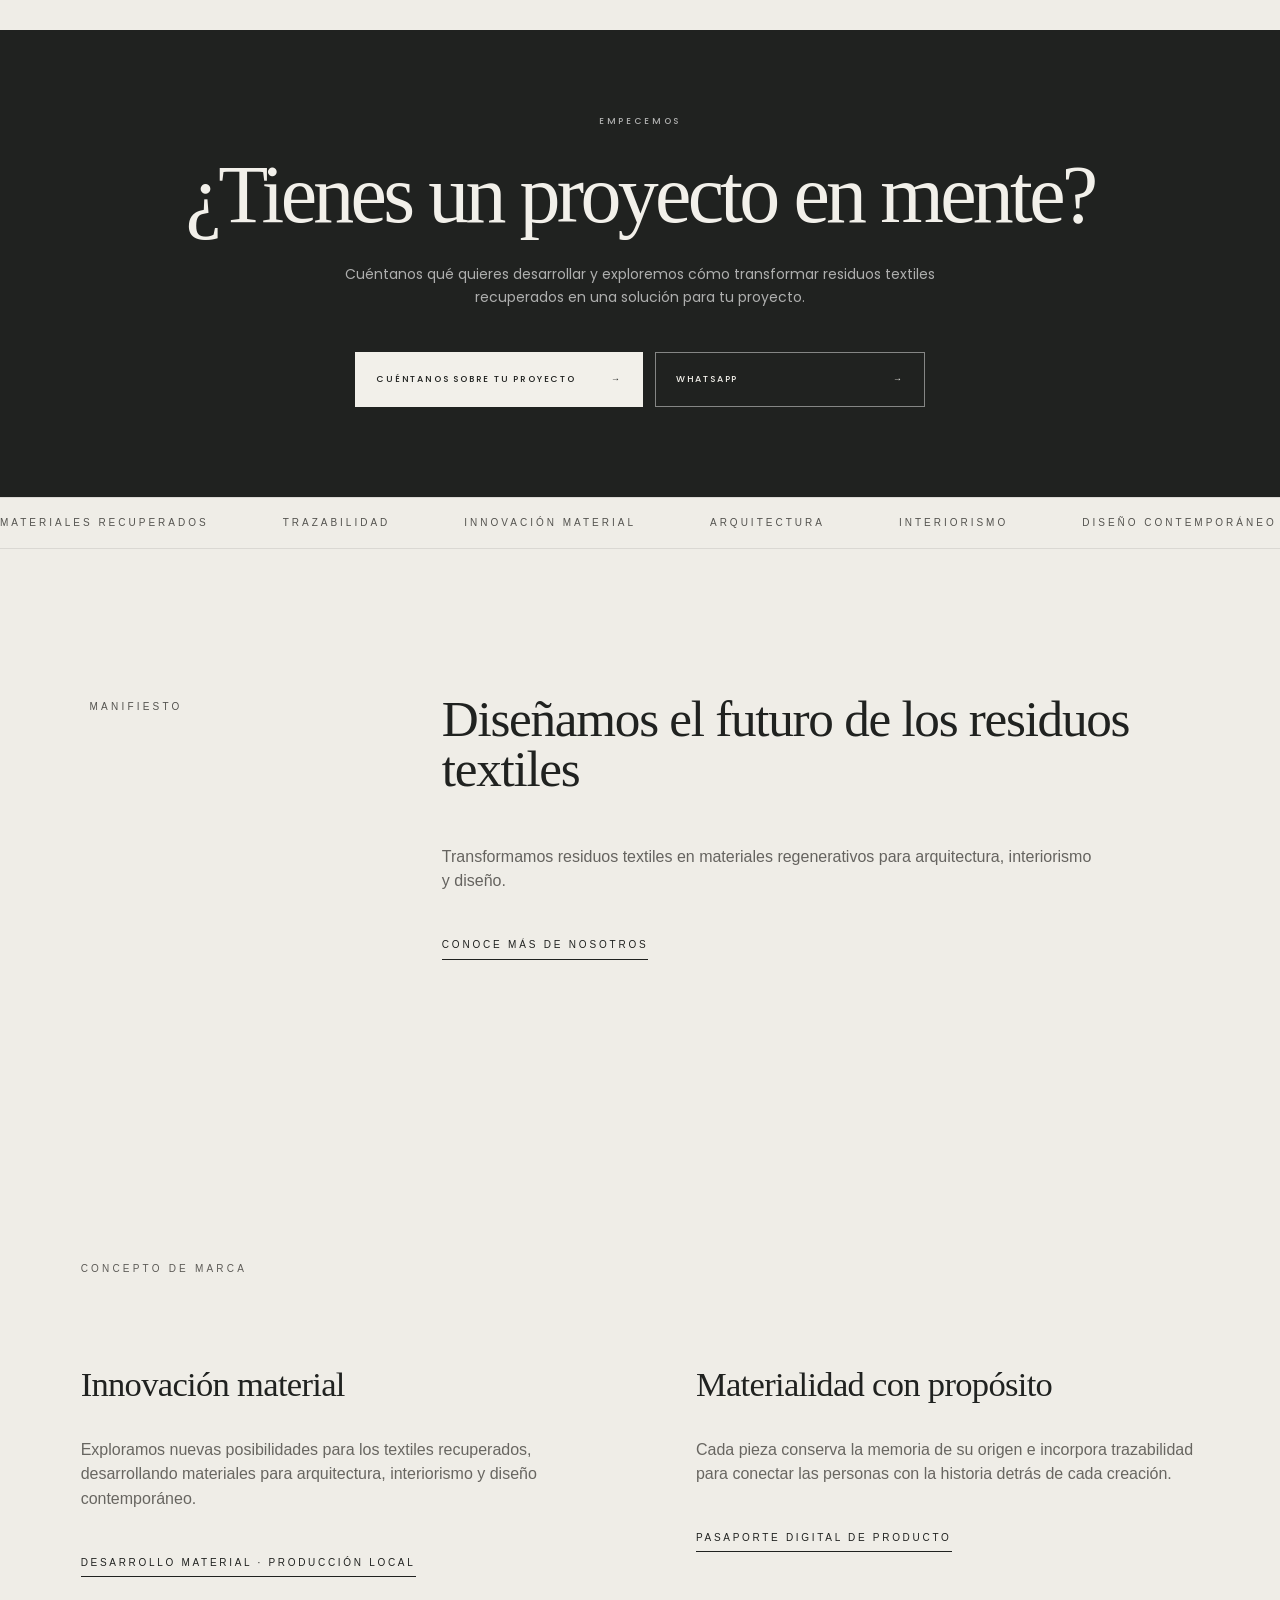
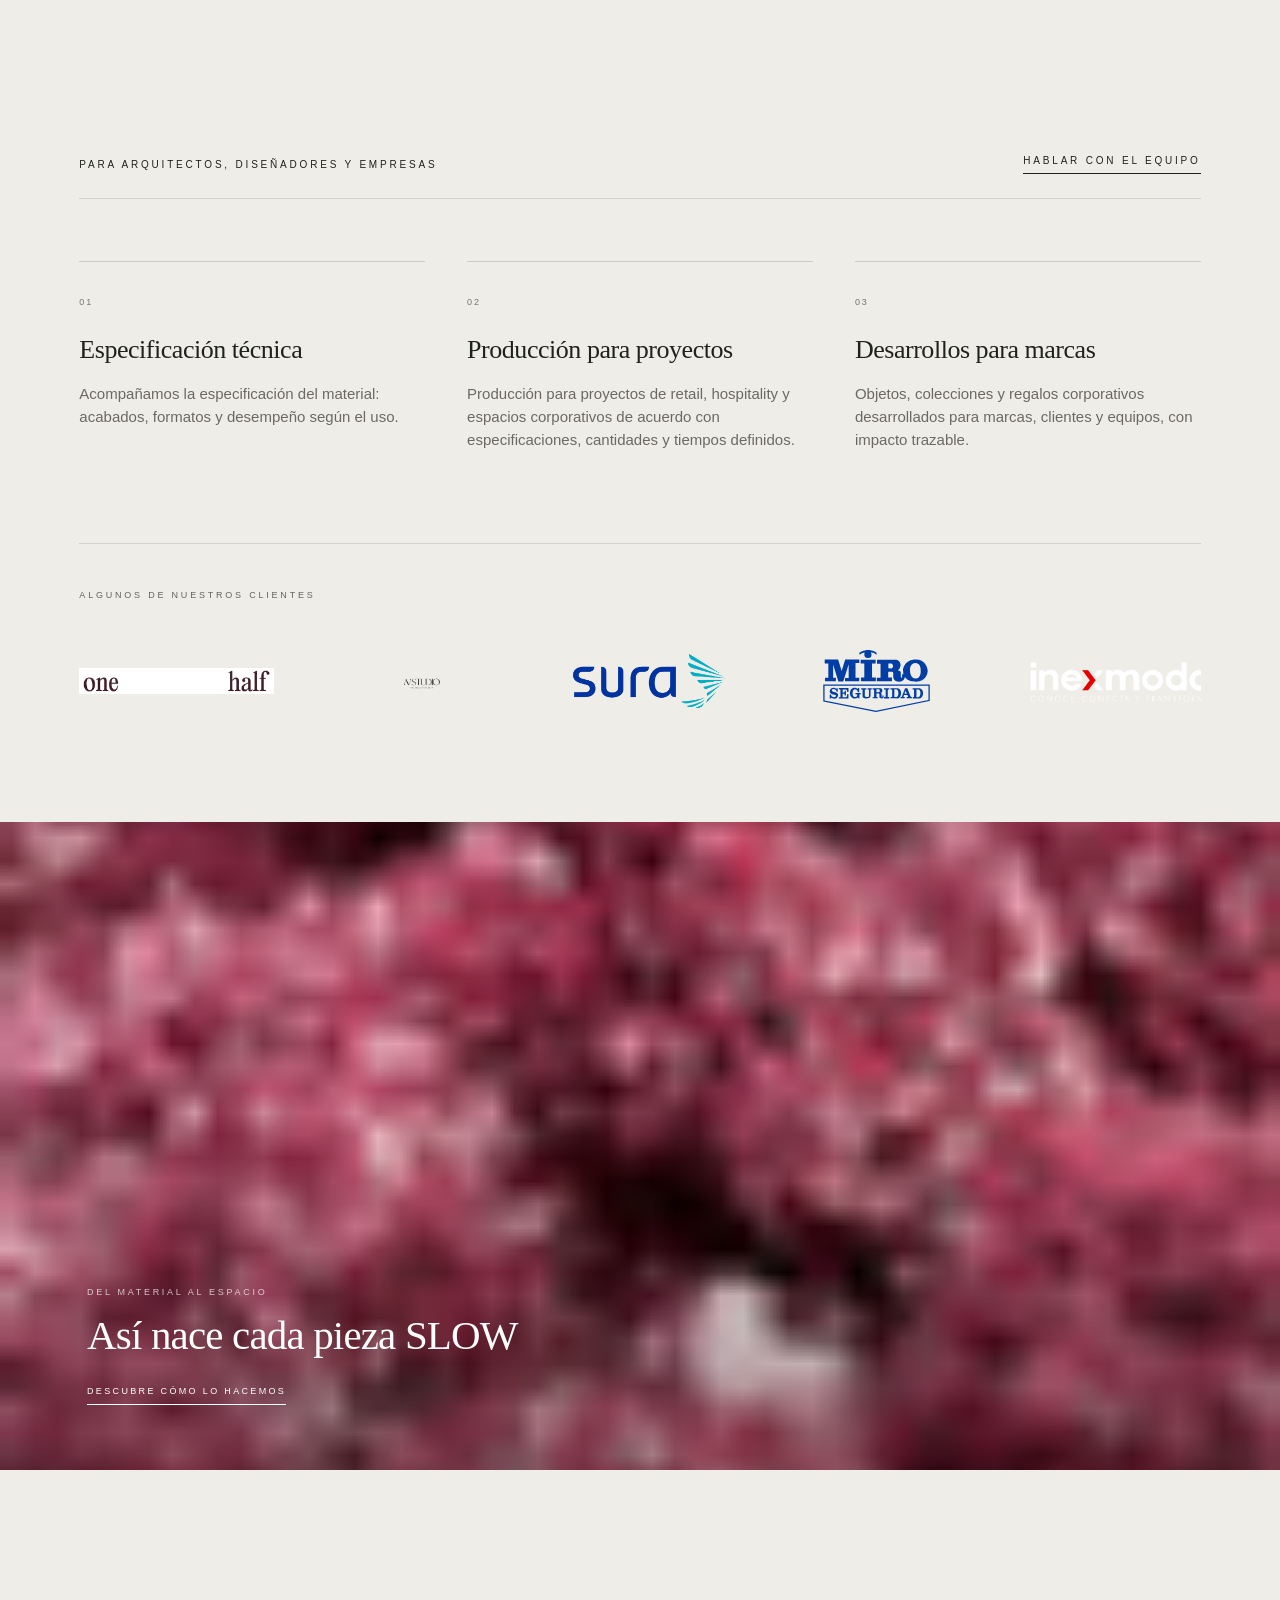
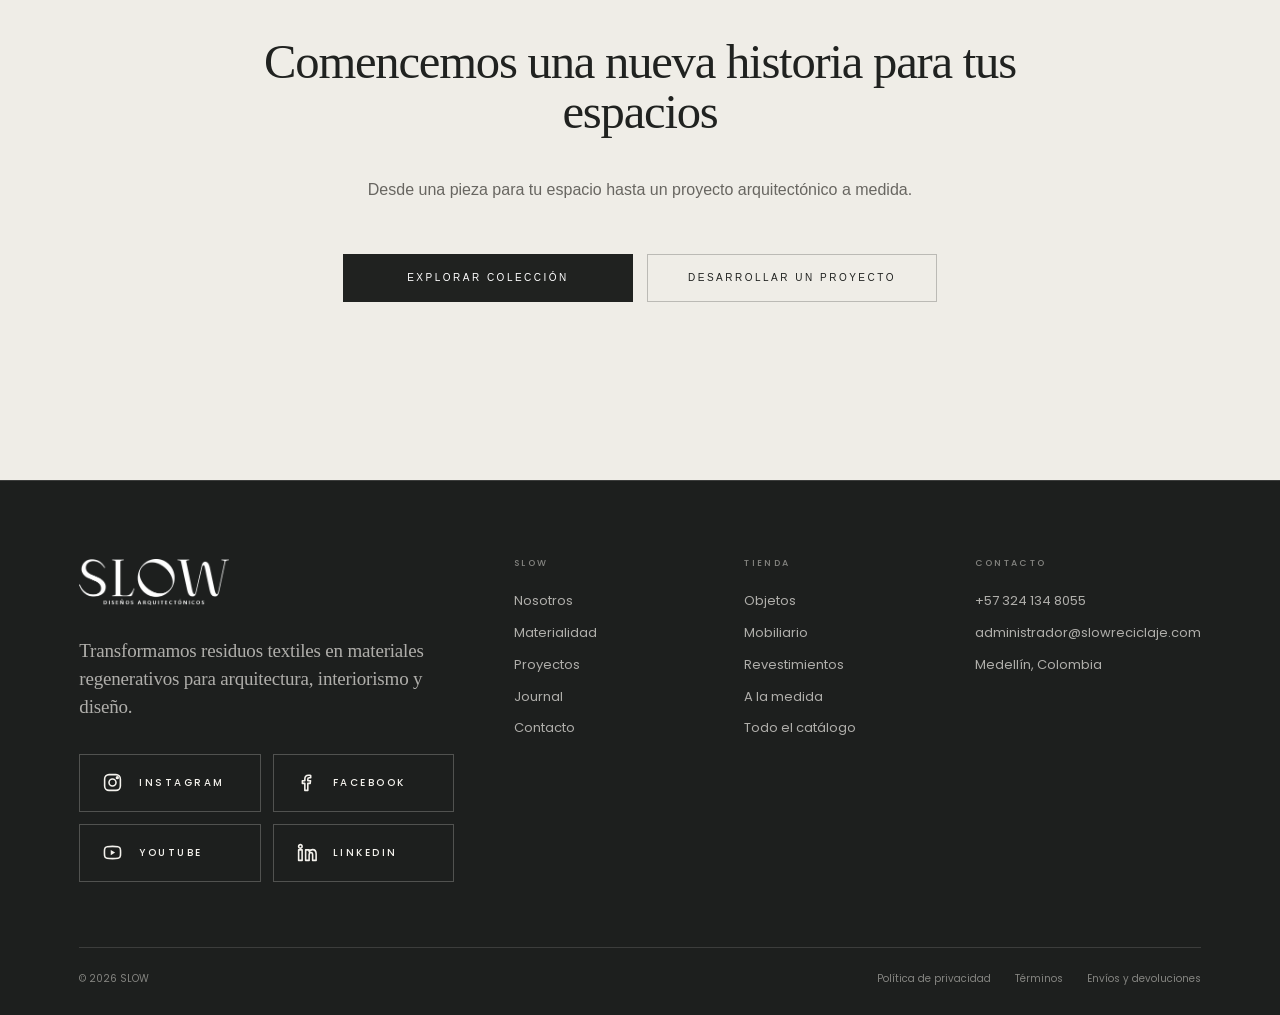
==== commit e7496d38: "feat: add LEED certification information section to Facebook video component" ====
--- a/index.html
+++ b/index.html
@@ -626,6 +626,12 @@
       <p class="slow-facebook-video__description">
         Desarrollamos soluciones personalizadas en materiales, mobiliario, revestimientos y objetos para proyectos residenciales, comerciales, hospitality y corporativos.
       </p>
+      <div class="slow-facebook-video__leed">
+        <h3>¿Tu proyecto busca la certificación LEED?</h3>
+        <p>
+          Nuestros materiales reciclados pueden apoyar sus objetivos de sostenibilidad. La elegibilidad de créditos LEED depende de la documentación y evaluación de cada proyecto.
+        </p>
+      </div>
     </div>
   </div>
 </section>
--- a/styles.css
+++ b/styles.css
@@ -2957,6 +2957,27 @@
     color: #686661;
     font-size: 15px;
     line-height: 1.8;
+  }
+
+  #slow-facebook-video .slow-facebook-video__leed {
+    margin-top: 28px;
+    padding-top: 22px;
+    border-top: 1px solid rgba(32, 34, 32, 0.18);
+  }
+
+  #slow-facebook-video .slow-facebook-video__leed h3 {
+    margin: 0 0 10px;
+    color: #202220;
+    font-size: 15px;
+    font-weight: 600;
+    line-height: 1.5;
+  }
+
+  #slow-facebook-video .slow-facebook-video__leed p {
+    margin: 0;
+    color: #686661;
+    font-size: 14px;
+    line-height: 1.7;
   }
 
   #slow-facebook-video .slow-facebook-video__button {
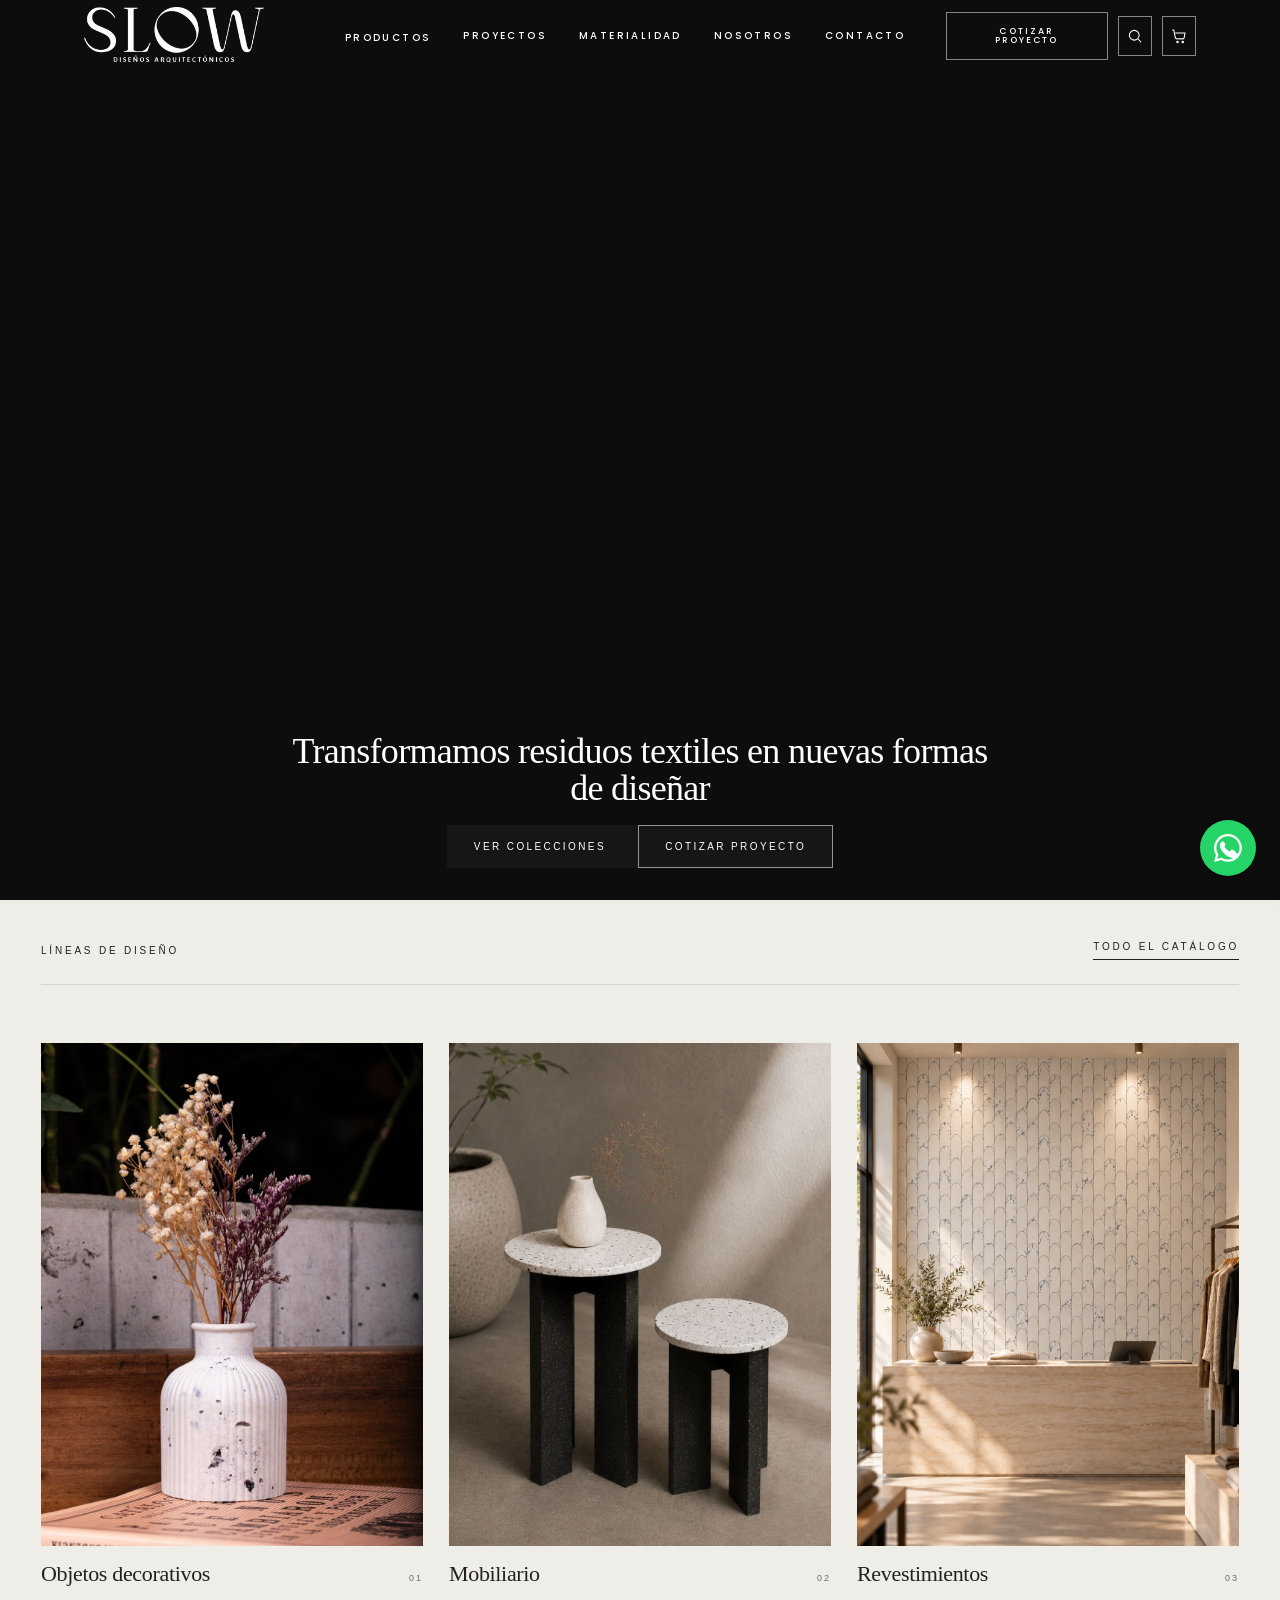
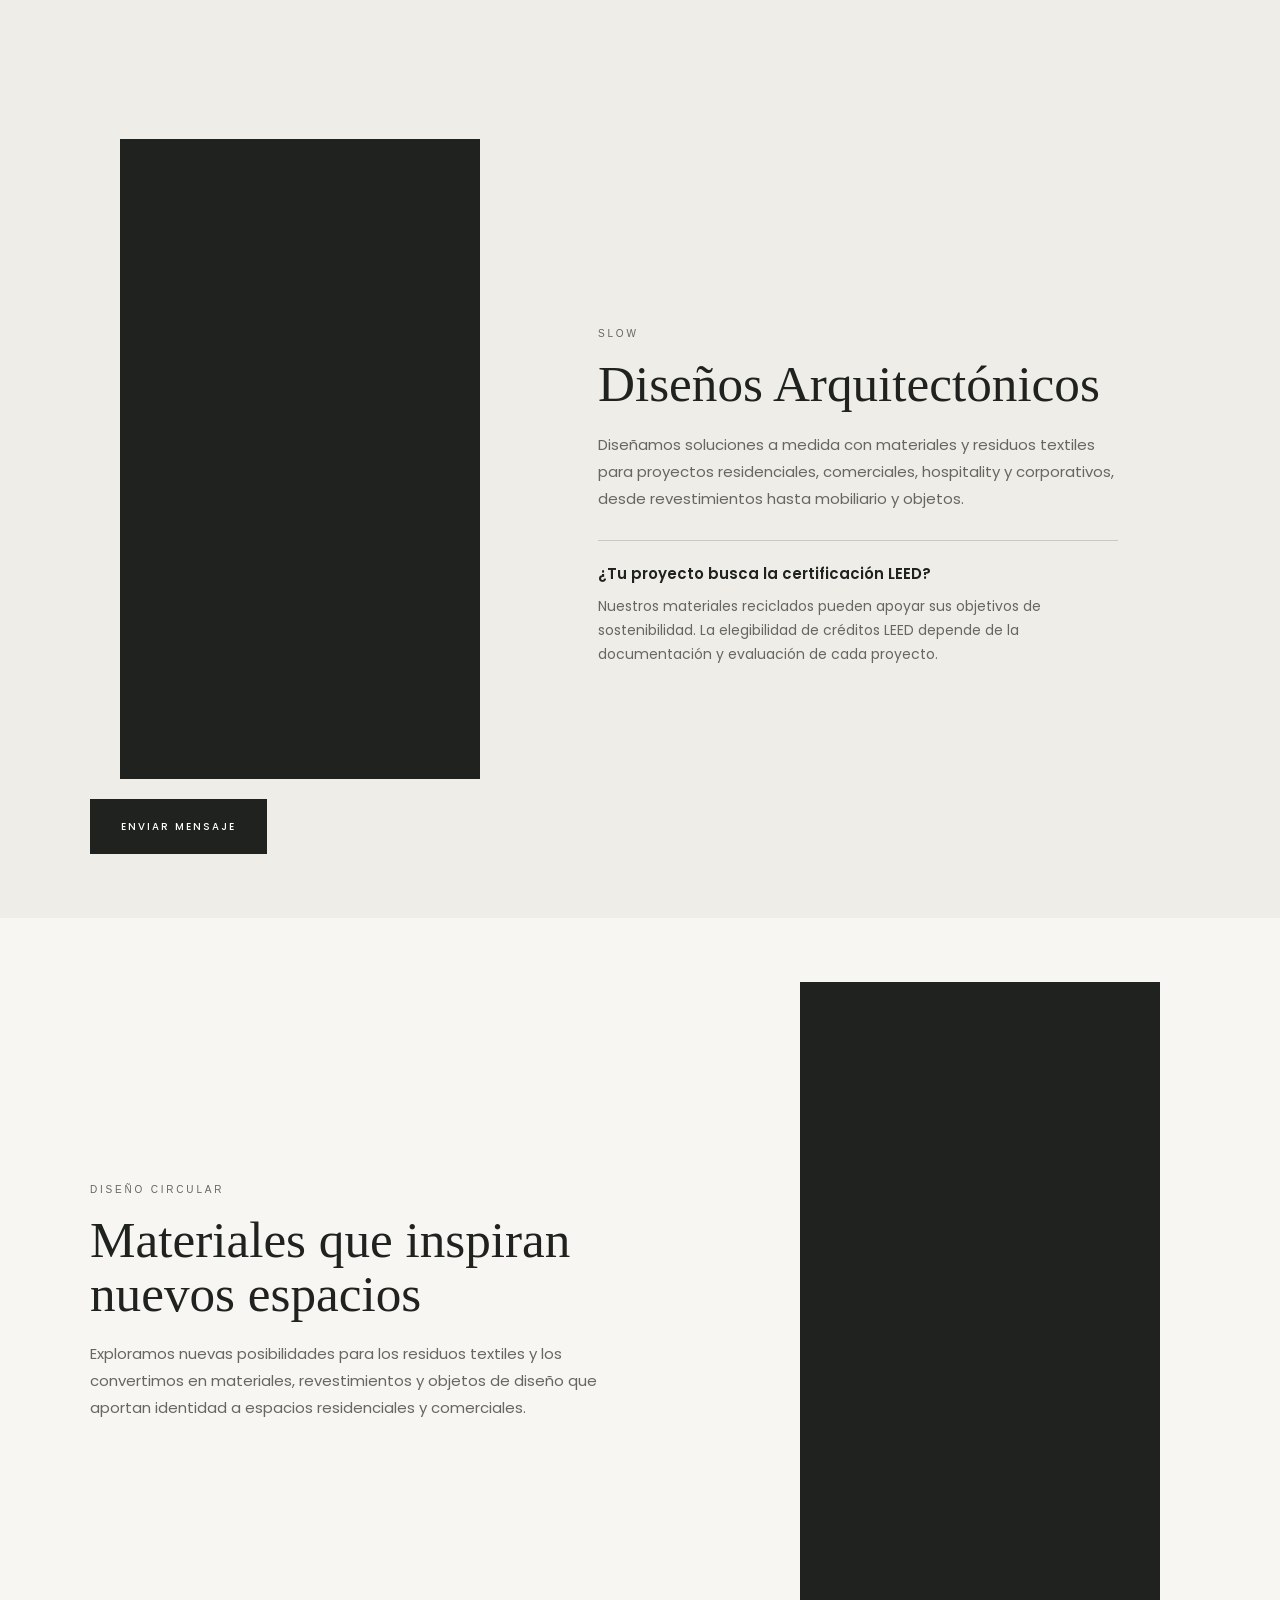
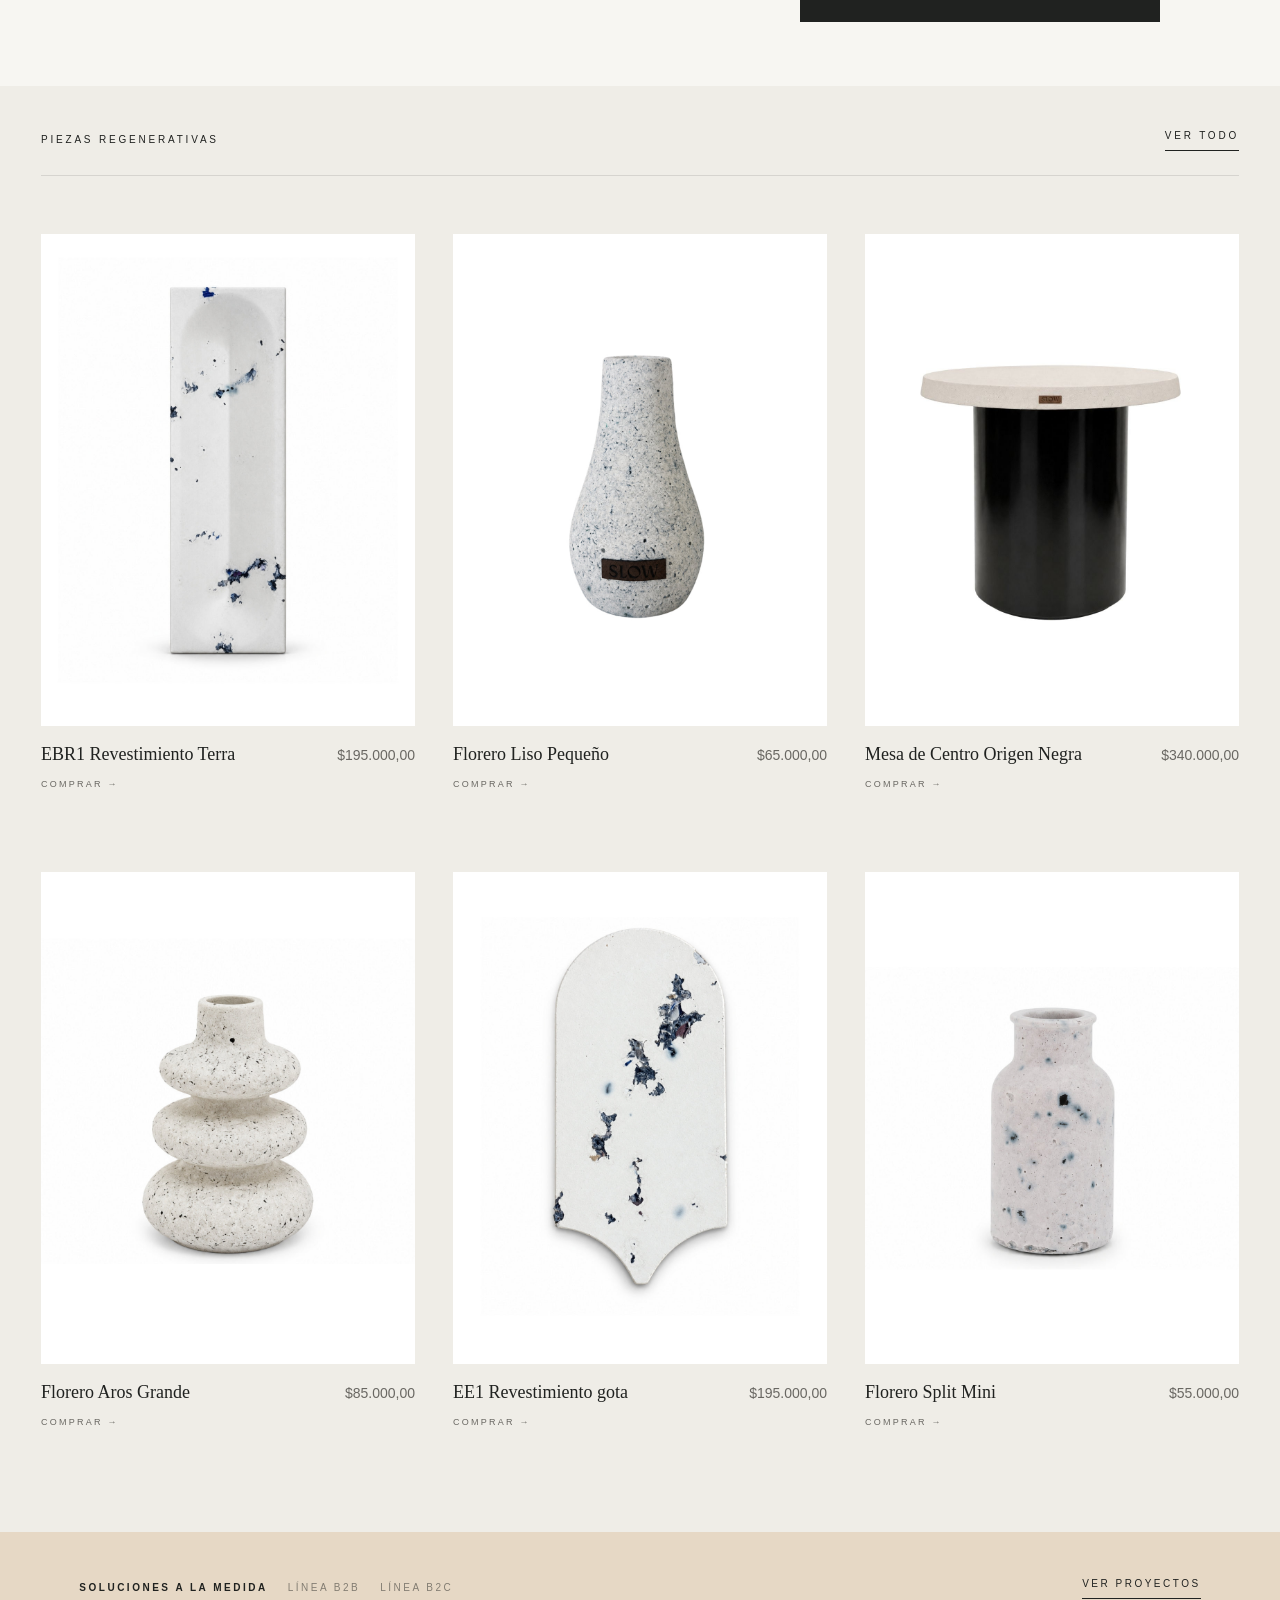
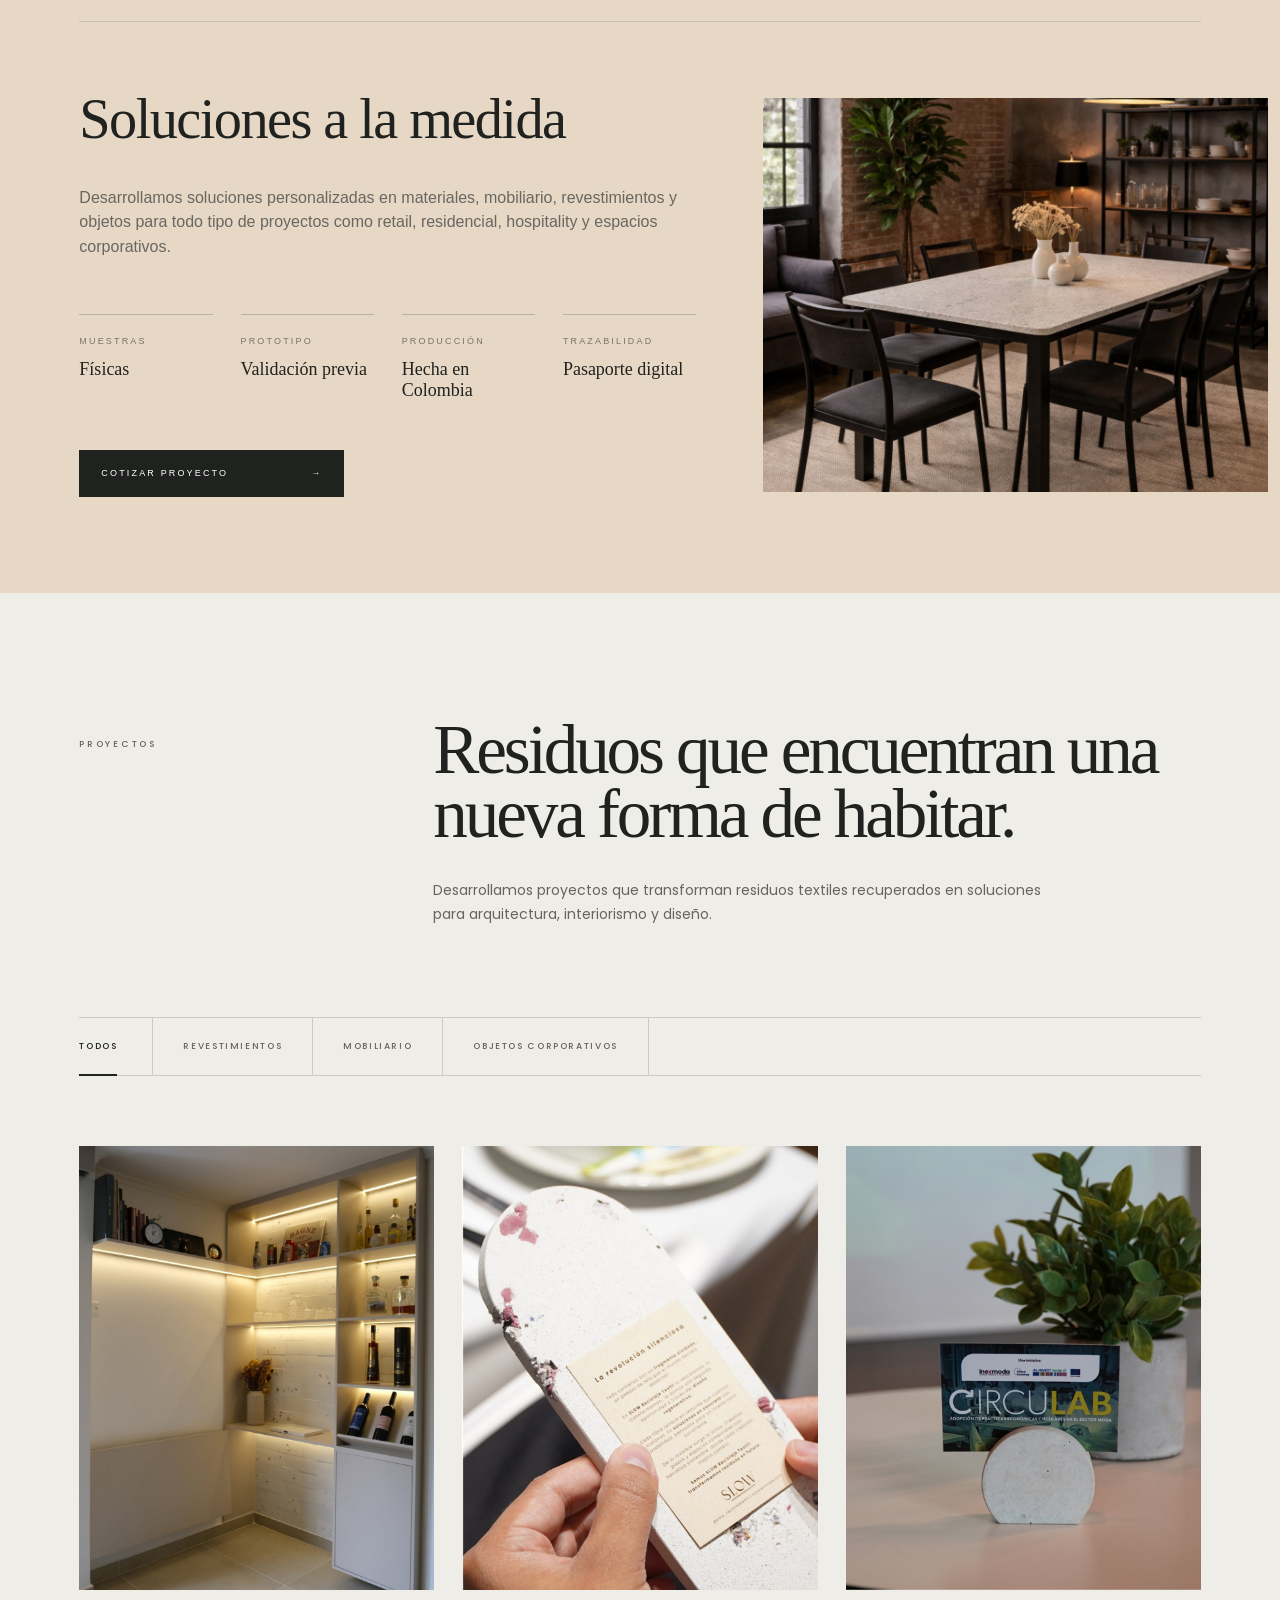
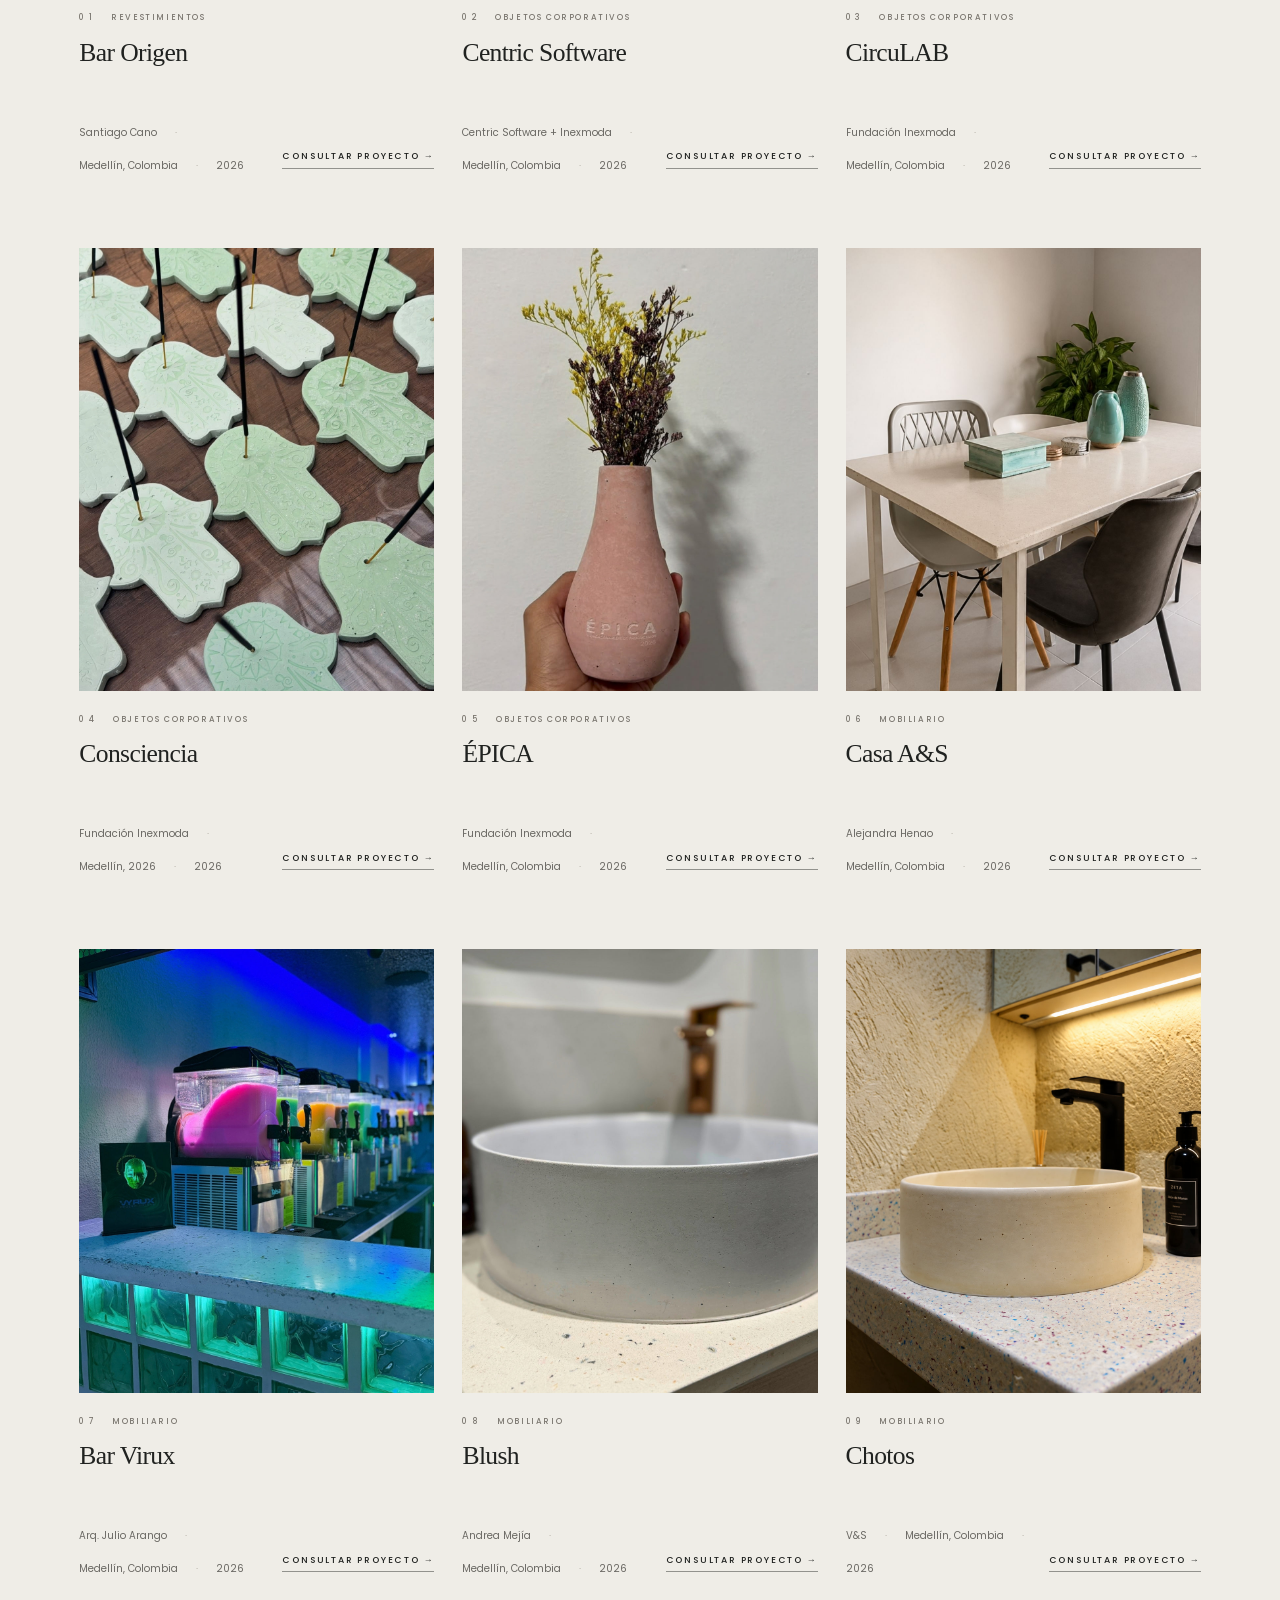
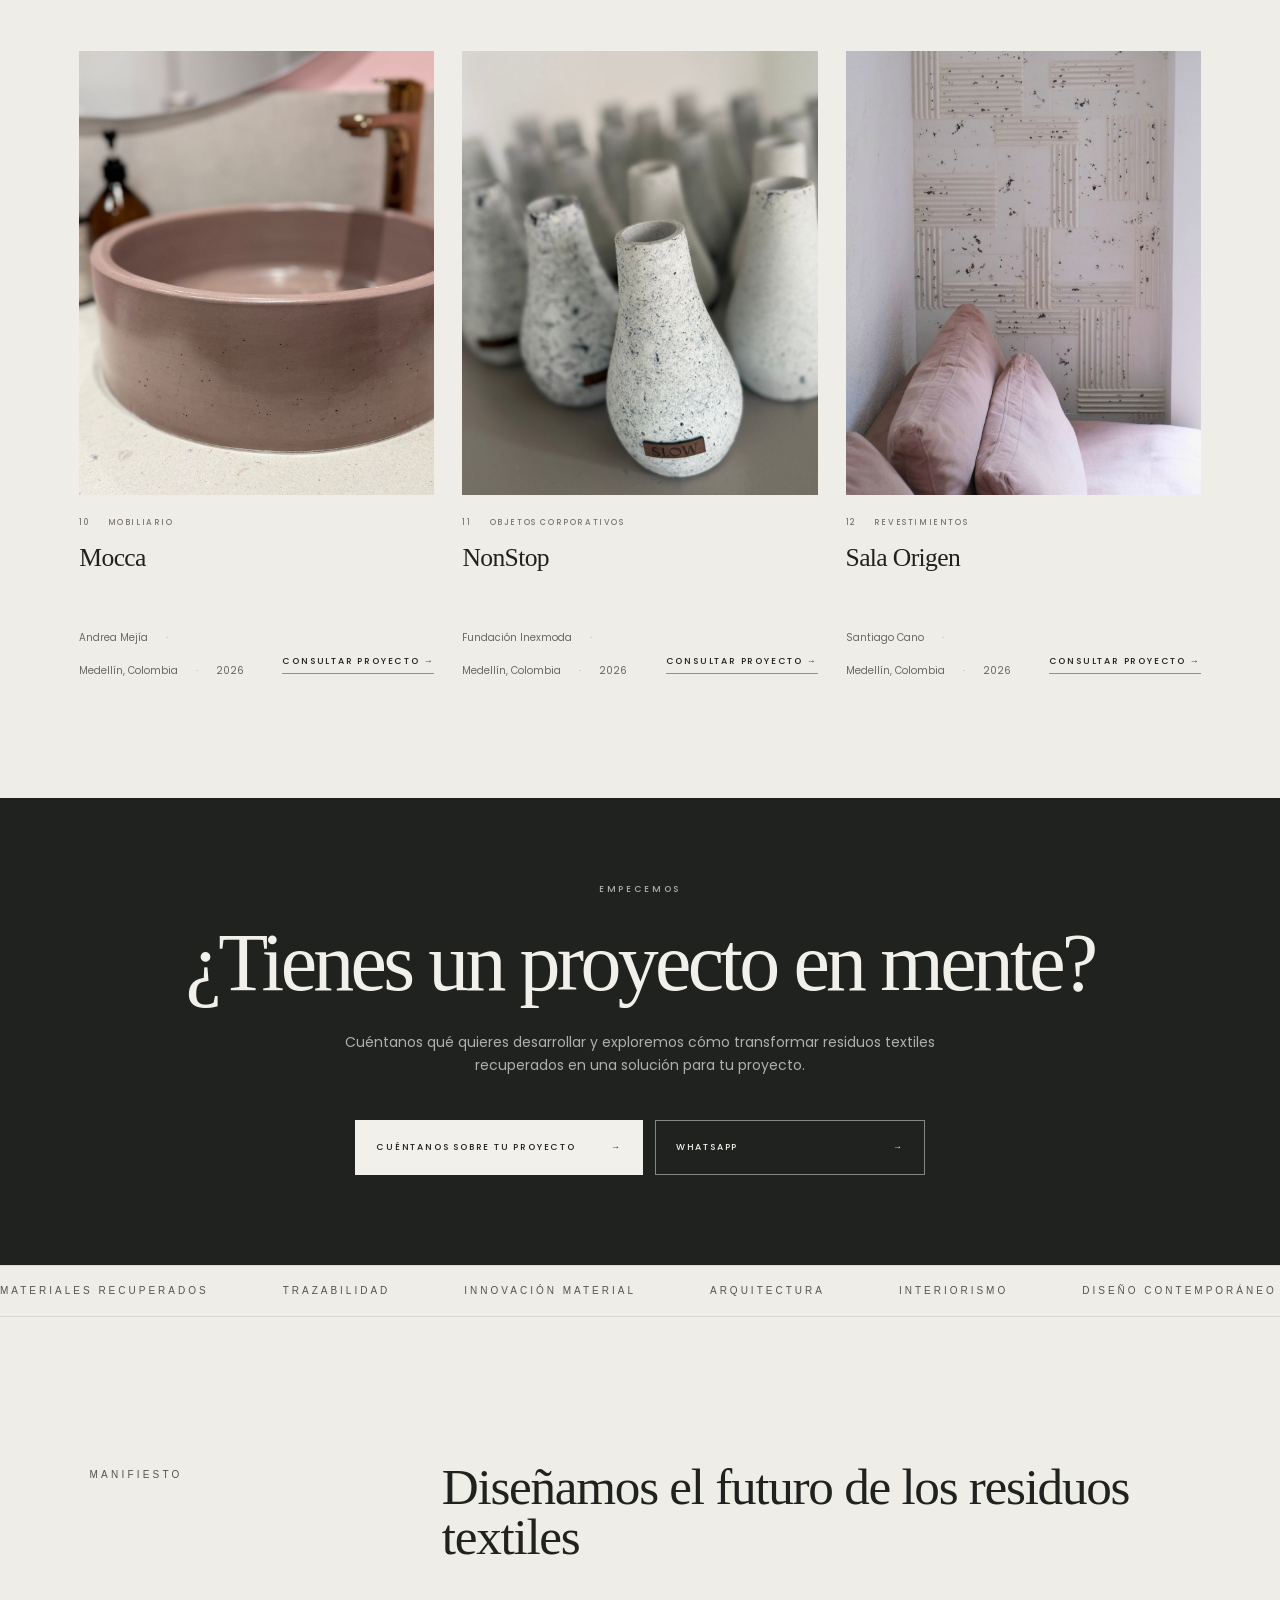
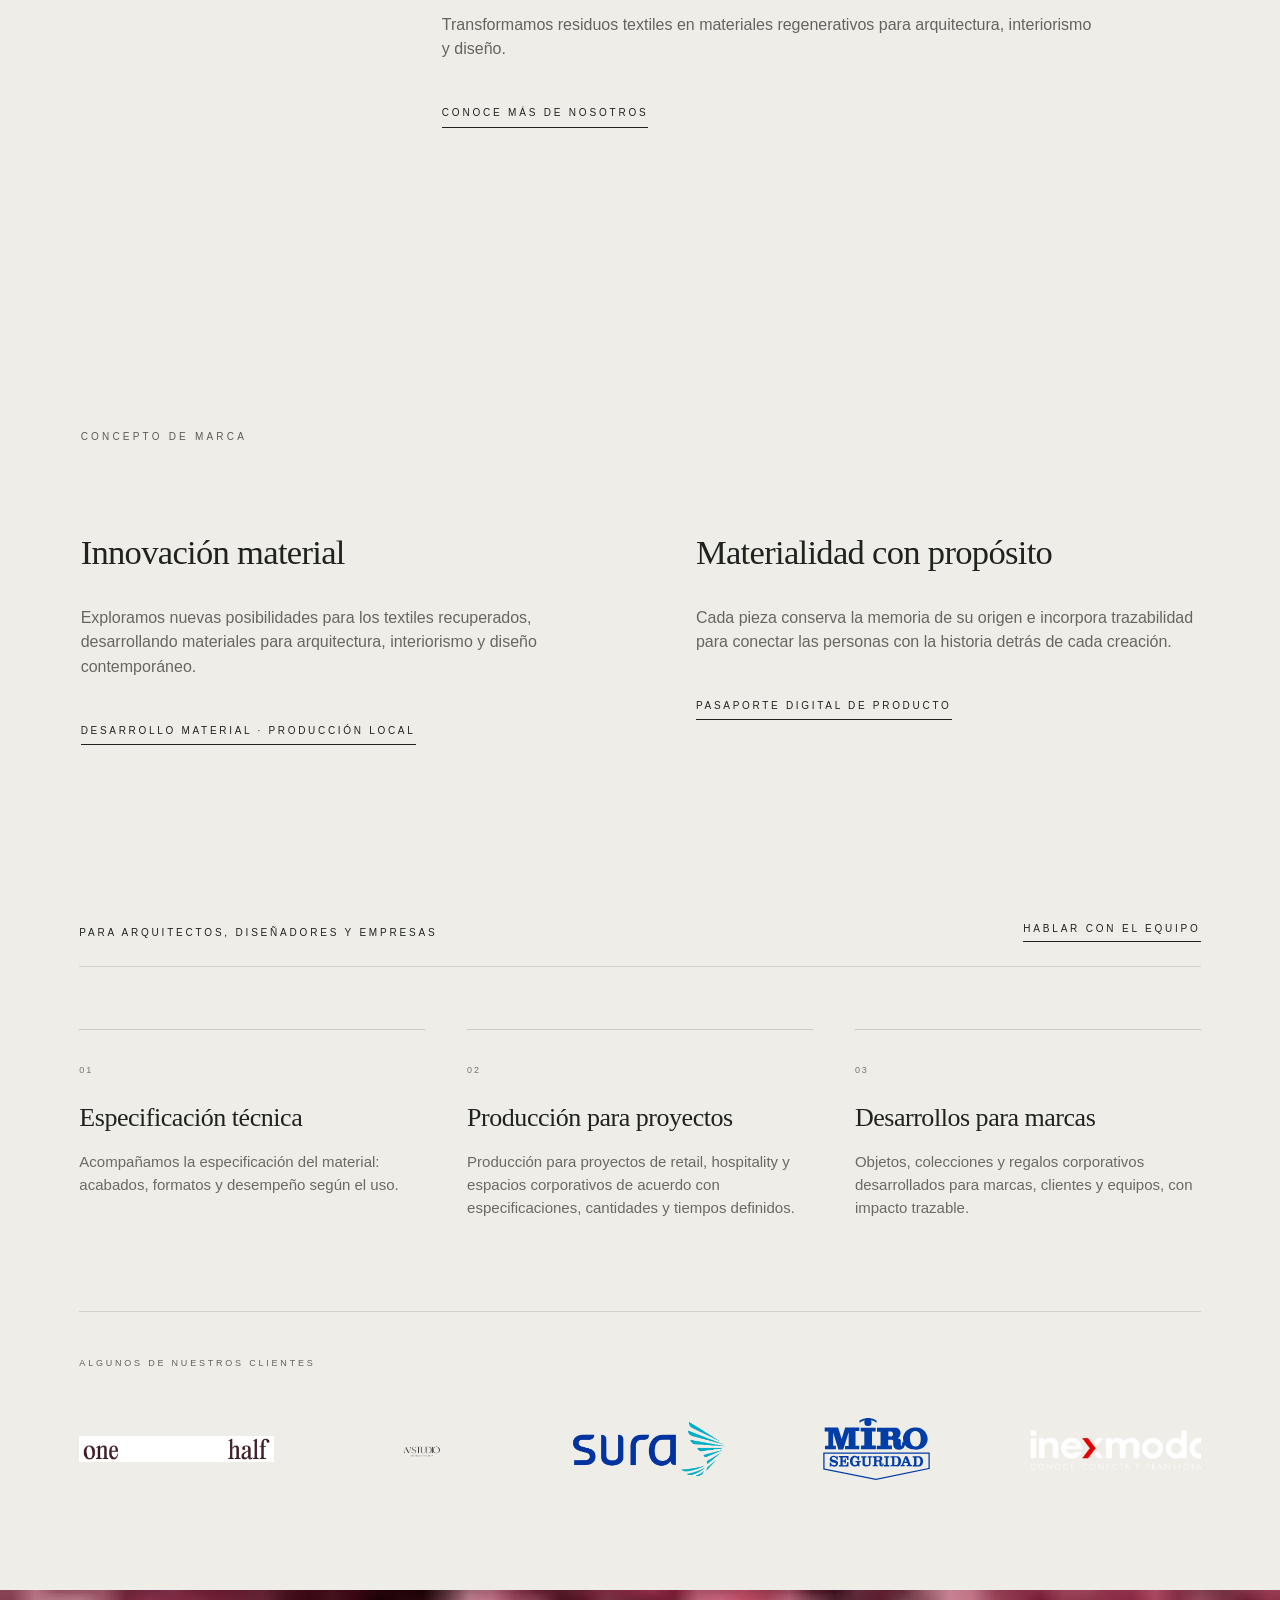
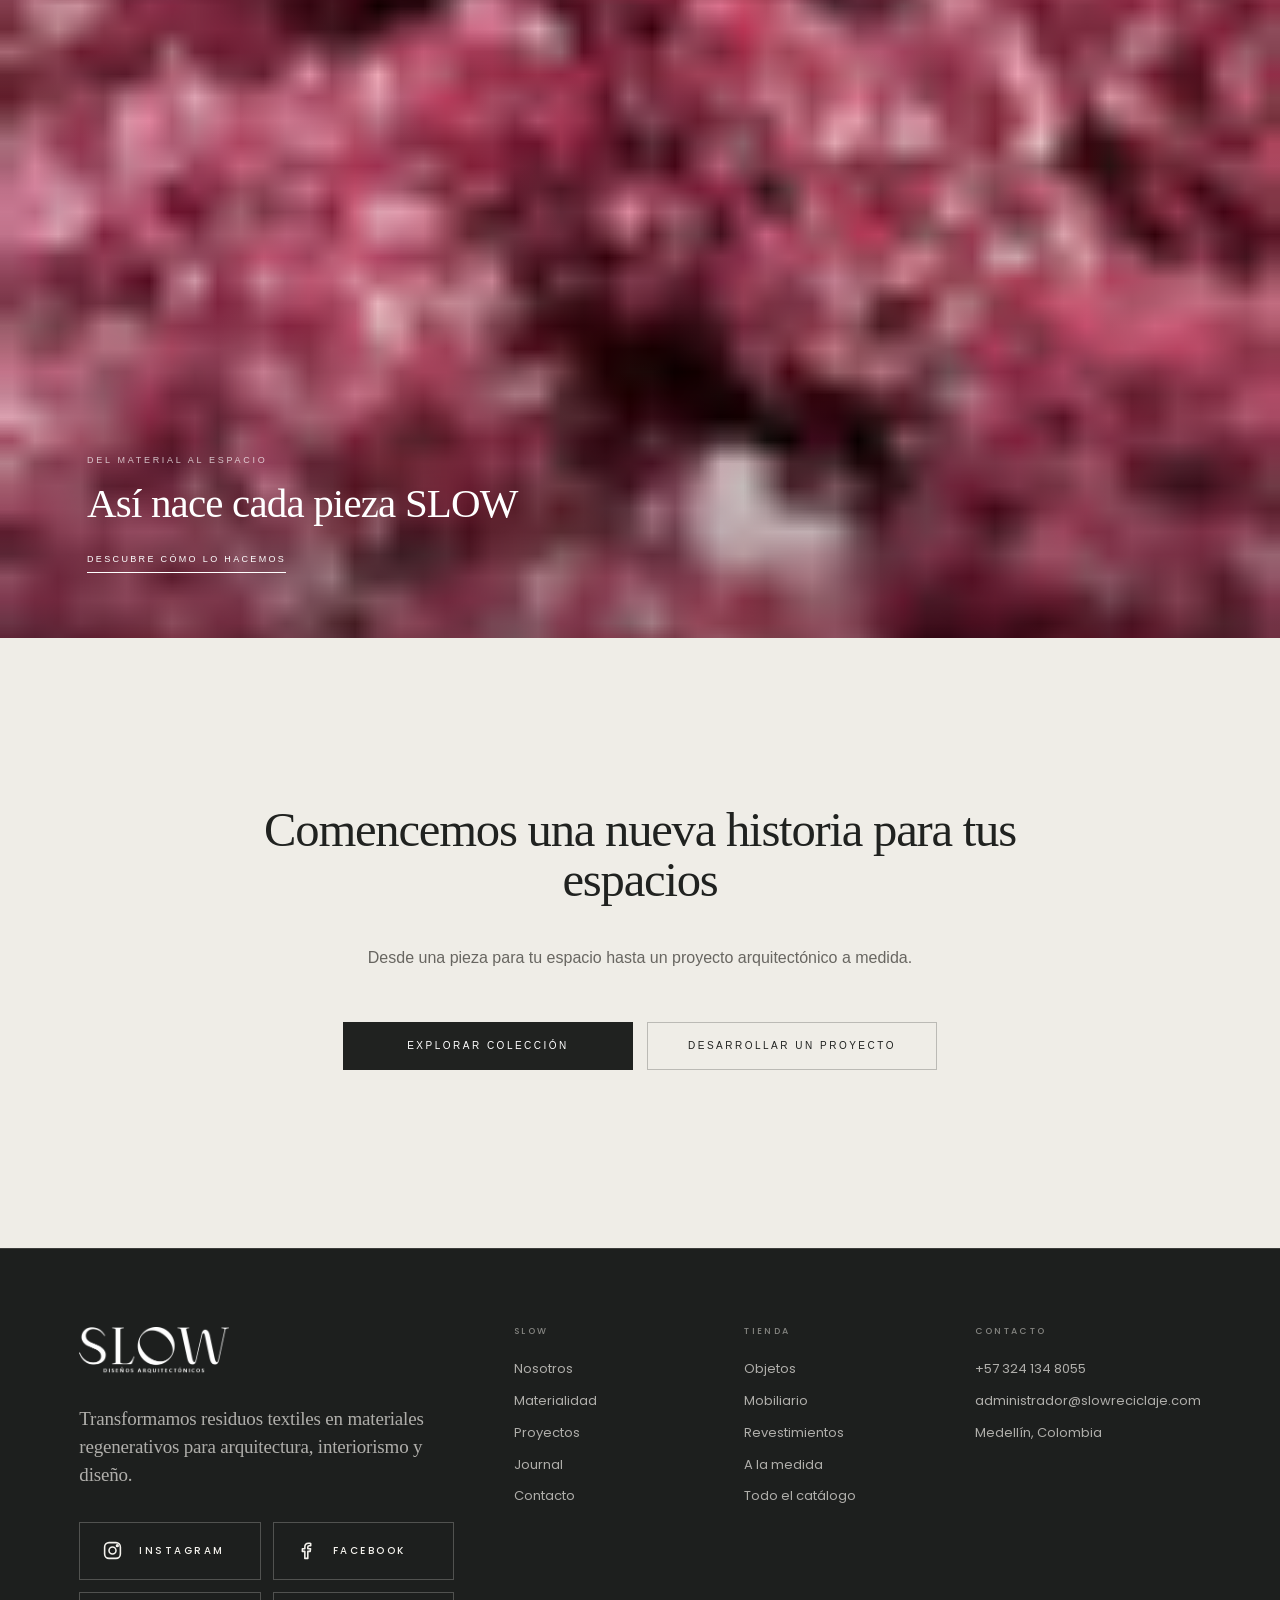
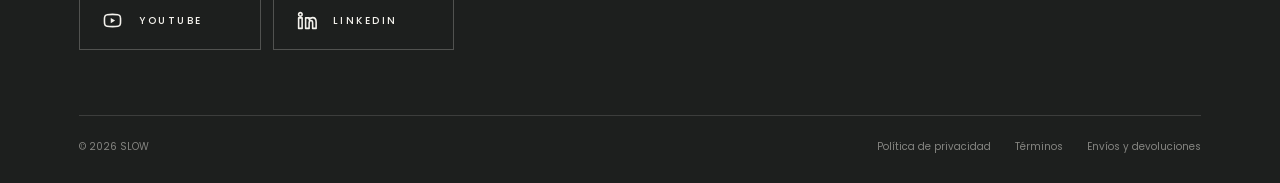
==== commit ac2ad47f: "feat: enhance Facebook video section with new content and styling adjustments" ====
--- a/index.html
+++ b/index.html
@@ -1,11 +1,12 @@
 ﻿<!DOCTYPE html>
 <html lang="es">
 <head>
-  <script async src="https://www.googletagmanager.com/gtm.js?id=GTM-TDWGMDZF"></script>
   <script>
-    window.dataLayer = window.dataLayer || [];
-    function gtag(){dataLayer.push(arguments);}
-    gtag('js', new Date());
+    (function(w,d,s,l,i){w[l]=w[l]||[];w[l].push({'gtm.start':
+    new Date().getTime(),event:'gtm.js'});var f=d.getElementsByTagName(s)[0],
+    j=d.createElement(s),dl=l!='dataLayer'?'&l='+l:'';j.async=true;j.src=
+    'https://www.googletagmanager.com/gtm.js?id='+i+dl;f.parentNode.insertBefore(j,f);
+    })(window,document,'script','dataLayer','GTM-TDWGMDZF');
   </script>
   <meta charset="UTF-8">
   <meta name="viewport" content="width=device-width, initial-scale=1.0">
@@ -603,7 +604,7 @@
       <div class="slow-facebook-video__embed">
         <iframe
           src="https://www.facebook.com/plugins/video.php?href=https%3A%2F%2Fwww.facebook.com%2Freel%2F1853781145662643%2F&amp;show_text=false&amp;width=500"
-          title="Reel de SLOW Diseños Arquitectónicos en Facebook"
+          title="Reel original de SLOW Diseños Arquitectónicos en Facebook"
           width="500"
           height="889"
           loading="lazy"
@@ -624,13 +625,38 @@
       <span class="slow-facebook-video__eyebrow">SLOW</span>
       <h2 class="slow-facebook-video__heading">Diseños Arquitectónicos</h2>
       <p class="slow-facebook-video__description">
-        Desarrollamos soluciones personalizadas en materiales, mobiliario, revestimientos y objetos para proyectos residenciales, comerciales, hospitality y corporativos.
+        Diseñamos soluciones a medida con materiales y residuos textiles para proyectos residenciales, comerciales, hospitality y corporativos, desde revestimientos hasta mobiliario y objetos.
       </p>
       <div class="slow-facebook-video__leed">
         <h3>¿Tu proyecto busca la certificación LEED?</h3>
         <p>
           Nuestros materiales reciclados pueden apoyar sus objetivos de sostenibilidad. La elegibilidad de créditos LEED depende de la documentación y evaluación de cada proyecto.
         </p>
+      </div>
+    </div>
+  </div>
+</section>
+
+<section class="slow-facebook-video slow-facebook-video--reverse" id="slow-facebook-video-reel">
+  <div class="slow-facebook-video__inner">
+    <div class="slow-facebook-video__content">
+      <span class="slow-facebook-video__eyebrow">DISEÑO CIRCULAR</span>
+      <h2 class="slow-facebook-video__heading">Materiales que inspiran nuevos espacios</h2>
+      <p class="slow-facebook-video__description">
+        Exploramos nuevas posibilidades para los residuos textiles y los convertimos en materiales, revestimientos y objetos de diseño que aportan identidad a espacios residenciales y comerciales.
+      </p>
+    </div>
+    <div class="slow-facebook-video__media">
+      <div class="slow-facebook-video__embed">
+        <iframe
+          src="https://www.facebook.com/plugins/video.php?href=https%3A%2F%2Fwww.facebook.com%2Freel%2F1122856063832339%2F&amp;show_text=false&amp;width=500"
+          title="Reel de SLOW sobre diseño circular en Facebook"
+          width="500"
+          height="889"
+          loading="lazy"
+          allow="autoplay; clipboard-write; encrypted-media; picture-in-picture; web-share"
+          allowfullscreen
+        ></iframe>
       </div>
     </div>
   </div>
--- a/styles.css
+++ b/styles.css
@@ -2892,35 +2892,44 @@
   }
 
 
-  #slow-facebook-video {
+  .slow-facebook-video {
     width: 100%;
     padding: 64px 24px;
     background: #efede7;
   }
 
-  #slow-facebook-video .slow-facebook-video__inner {
+  .slow-facebook-video .slow-facebook-video__inner {
     display: grid;
-    grid-template-columns: minmax(0, 360px) minmax(0, 1fr);
+    grid-template-columns: minmax(0, 420px) minmax(0, 1fr);
     align-items: center;
     gap: clamp(40px, 7vw, 88px);
     max-width: 1100px;
     margin: 0 auto;
   }
 
-  #slow-facebook-video .slow-facebook-video__media {
+  .slow-facebook-video--reverse {
+    background: #f7f6f2;
+  }
+
+  .slow-facebook-video--reverse .slow-facebook-video__inner {
+    grid-template-columns: minmax(0, 1fr) minmax(0, 420px);
+  }
+
+  .slow-facebook-video .slow-facebook-video__media {
     width: 100%;
   }
 
-  #slow-facebook-video .slow-facebook-video__embed {
+  .slow-facebook-video .slow-facebook-video__embed {
     position: relative;
     width: 100%;
     max-width: 360px;
+    margin: 0 auto;
     aspect-ratio: 9 / 16;
     overflow: hidden;
     background: #202220;
   }
 
-  #slow-facebook-video .slow-facebook-video__embed iframe {
+  .slow-facebook-video .slow-facebook-video__embed iframe {
     position: absolute;
     inset: 0;
     width: 100%;
@@ -2928,11 +2937,11 @@
     border: 0;
   }
 
-  #slow-facebook-video .slow-facebook-video__content {
+  .slow-facebook-video .slow-facebook-video__content {
     max-width: 520px;
   }
 
-  #slow-facebook-video .slow-facebook-video__eyebrow {
+  .slow-facebook-video .slow-facebook-video__eyebrow {
     display: block;
     margin-bottom: 16px;
     color: #686661;
@@ -2943,7 +2952,7 @@
     text-transform: uppercase;
   }
 
-  #slow-facebook-video .slow-facebook-video__heading {
+  .slow-facebook-video .slow-facebook-video__heading {
     margin: 0 0 20px;
     color: #202220;
     font-family: Georgia, 'Times New Roman', serif;
@@ -2952,20 +2961,20 @@
     line-height: 1.05;
   }
 
-  #slow-facebook-video .slow-facebook-video__description {
+  .slow-facebook-video .slow-facebook-video__description {
     margin: 0;
     color: #686661;
     font-size: 15px;
     line-height: 1.8;
   }
 
-  #slow-facebook-video .slow-facebook-video__leed {
+  .slow-facebook-video .slow-facebook-video__leed {
     margin-top: 28px;
     padding-top: 22px;
     border-top: 1px solid rgba(32, 34, 32, 0.18);
   }
 
-  #slow-facebook-video .slow-facebook-video__leed h3 {
+  .slow-facebook-video .slow-facebook-video__leed h3 {
     margin: 0 0 10px;
     color: #202220;
     font-size: 15px;
@@ -2973,14 +2982,14 @@
     line-height: 1.5;
   }
 
-  #slow-facebook-video .slow-facebook-video__leed p {
+  .slow-facebook-video .slow-facebook-video__leed p {
     margin: 0;
     color: #686661;
     font-size: 14px;
     line-height: 1.7;
   }
 
-  #slow-facebook-video .slow-facebook-video__button {
+  .slow-facebook-video .slow-facebook-video__button {
     display: inline-flex;
     align-items: center;
     justify-content: center;
@@ -2999,31 +3008,31 @@
     transition: background 0.25s ease, color 0.25s ease;
   }
 
-  #slow-facebook-video .slow-facebook-video__button:hover {
+  .slow-facebook-video .slow-facebook-video__button:hover {
     background: transparent;
     color: #202220;
   }
 
   @media screen and (max-width: 749px) {
-    #slow-facebook-video {
+    .slow-facebook-video {
       padding: 48px 16px;
     }
 
-    #slow-facebook-video .slow-facebook-video__inner {
+    .slow-facebook-video .slow-facebook-video__inner {
       grid-template-columns: minmax(0, 1fr);
       gap: 36px;
     }
 
-    #slow-facebook-video .slow-facebook-video__media {
-      max-width: 320px;
+    .slow-facebook-video .slow-facebook-video__media {
+      max-width: 380px;
       margin: 0 auto;
     }
 
-    #slow-facebook-video .slow-facebook-video__content {
+    .slow-facebook-video .slow-facebook-video__content {
       text-align: center;
     }
 
-    #slow-facebook-video .slow-facebook-video__heading {
+    .slow-facebook-video .slow-facebook-video__heading {
       font-size: 38px;
     }
   }
